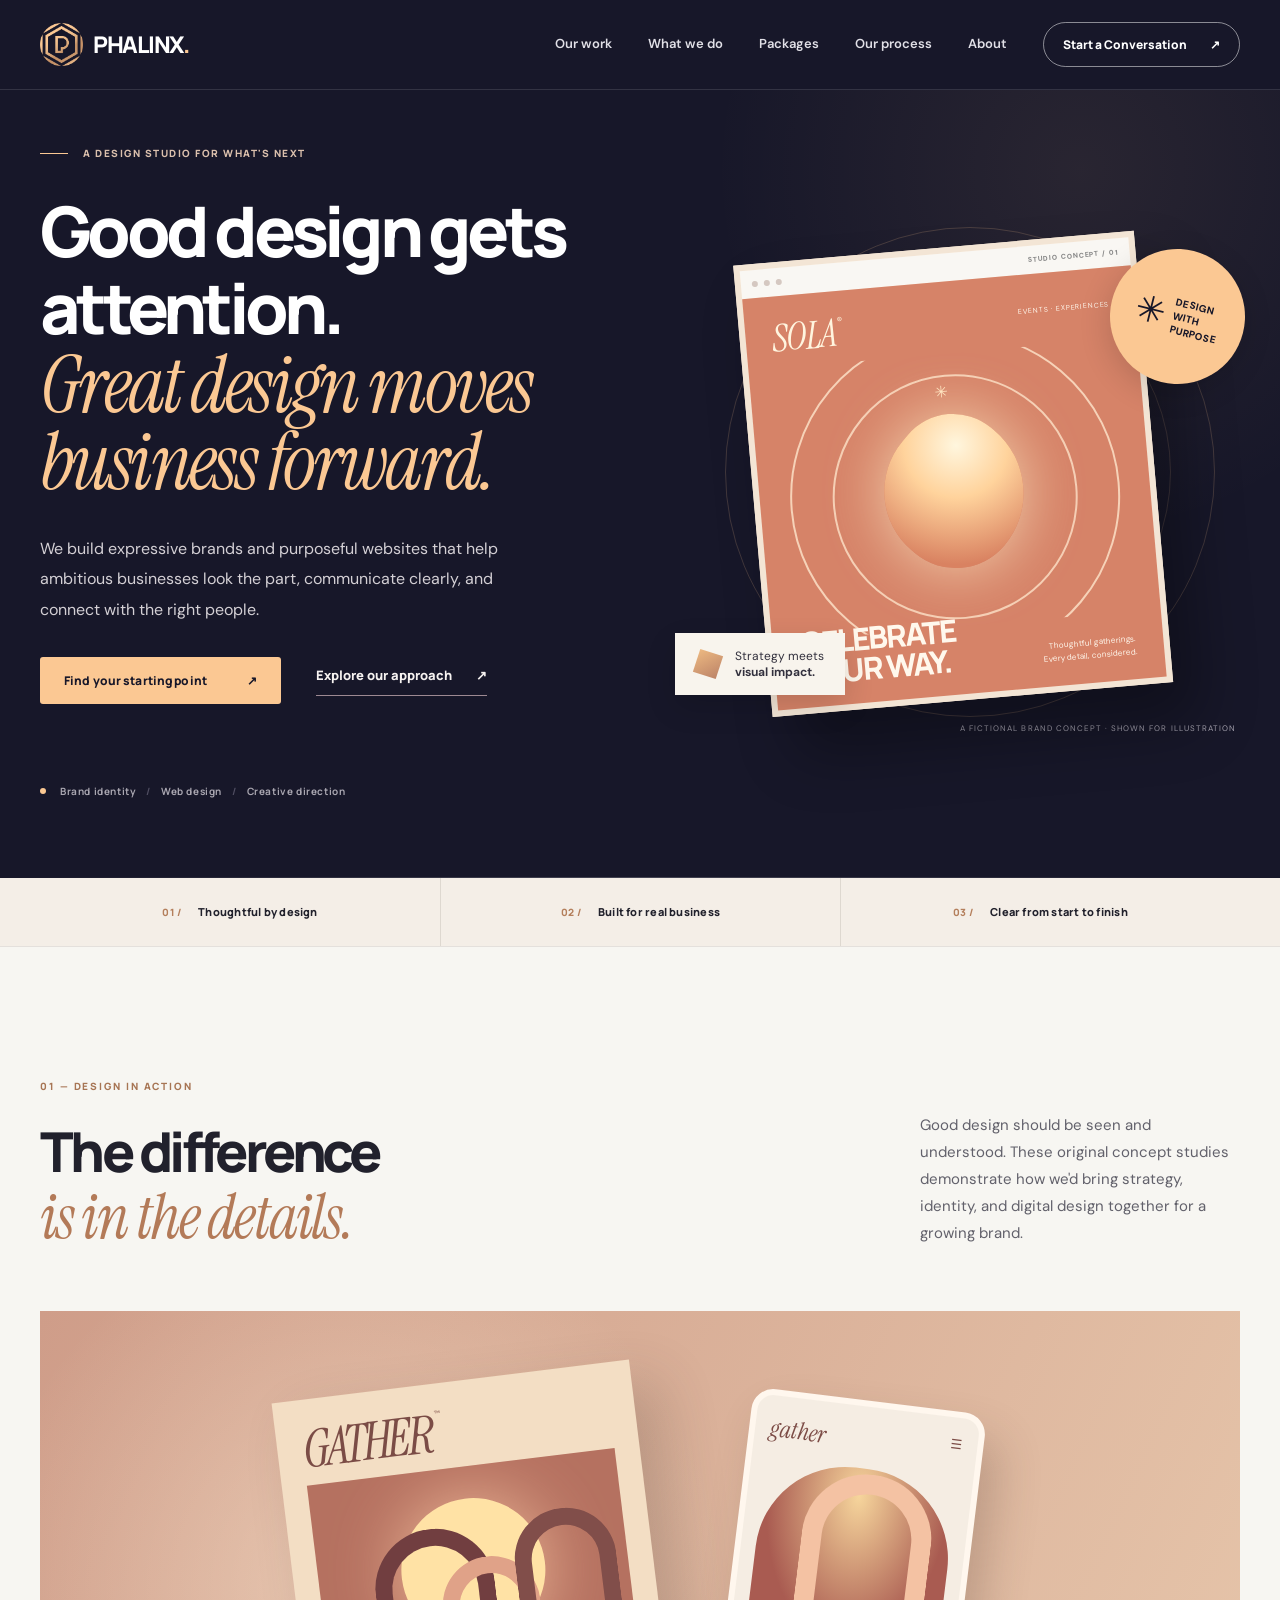
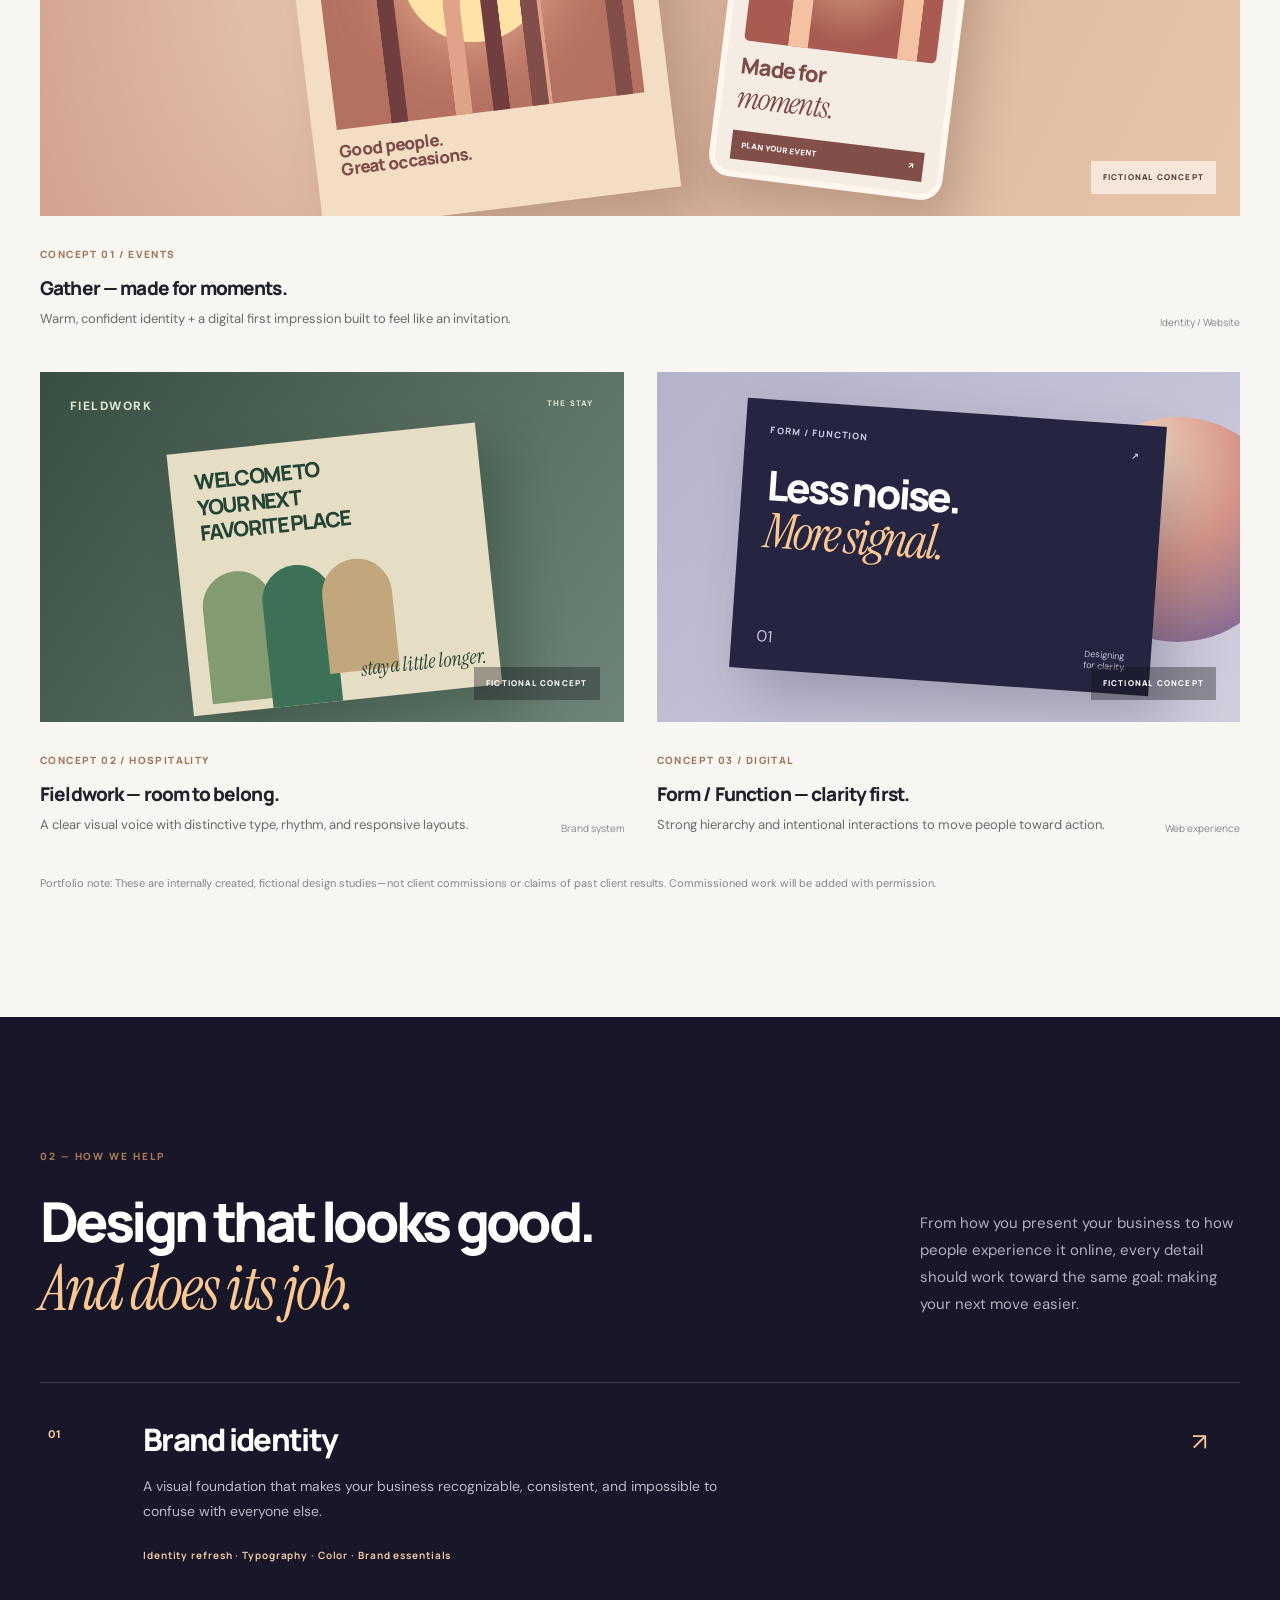
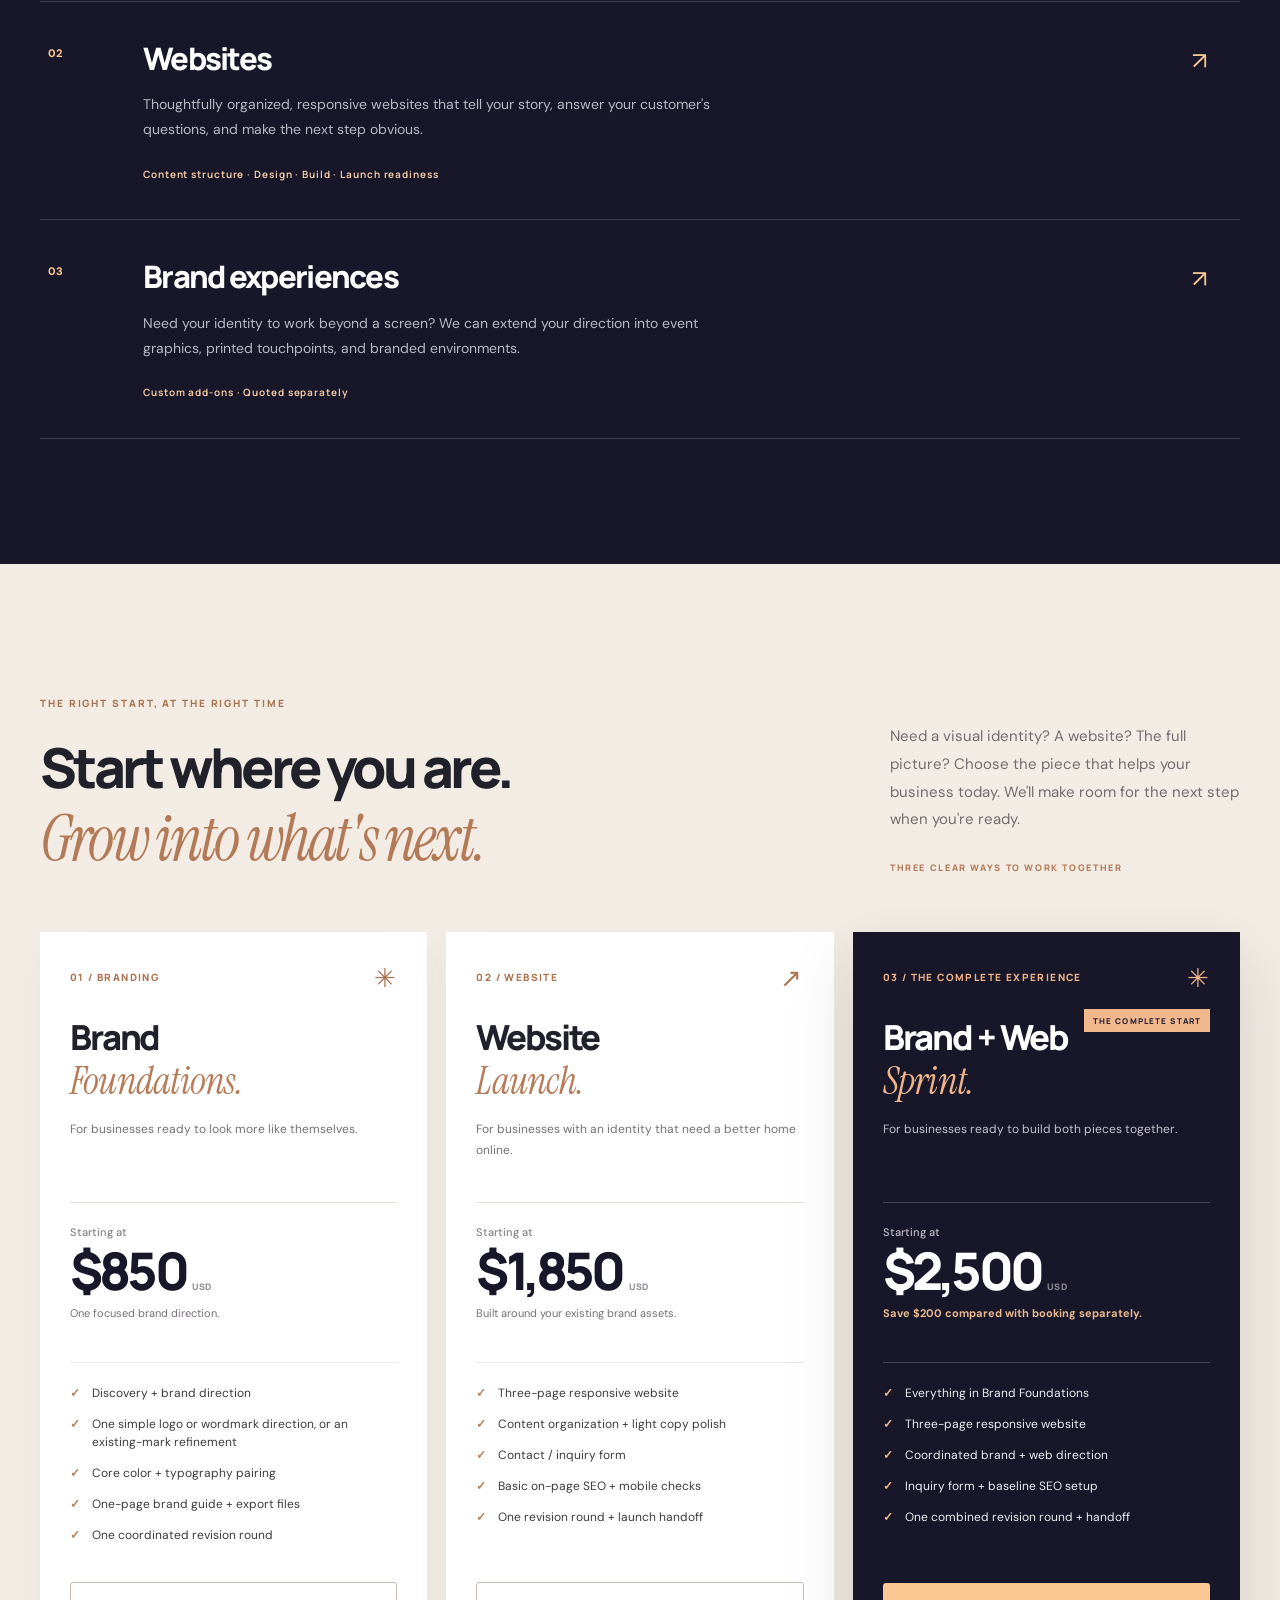
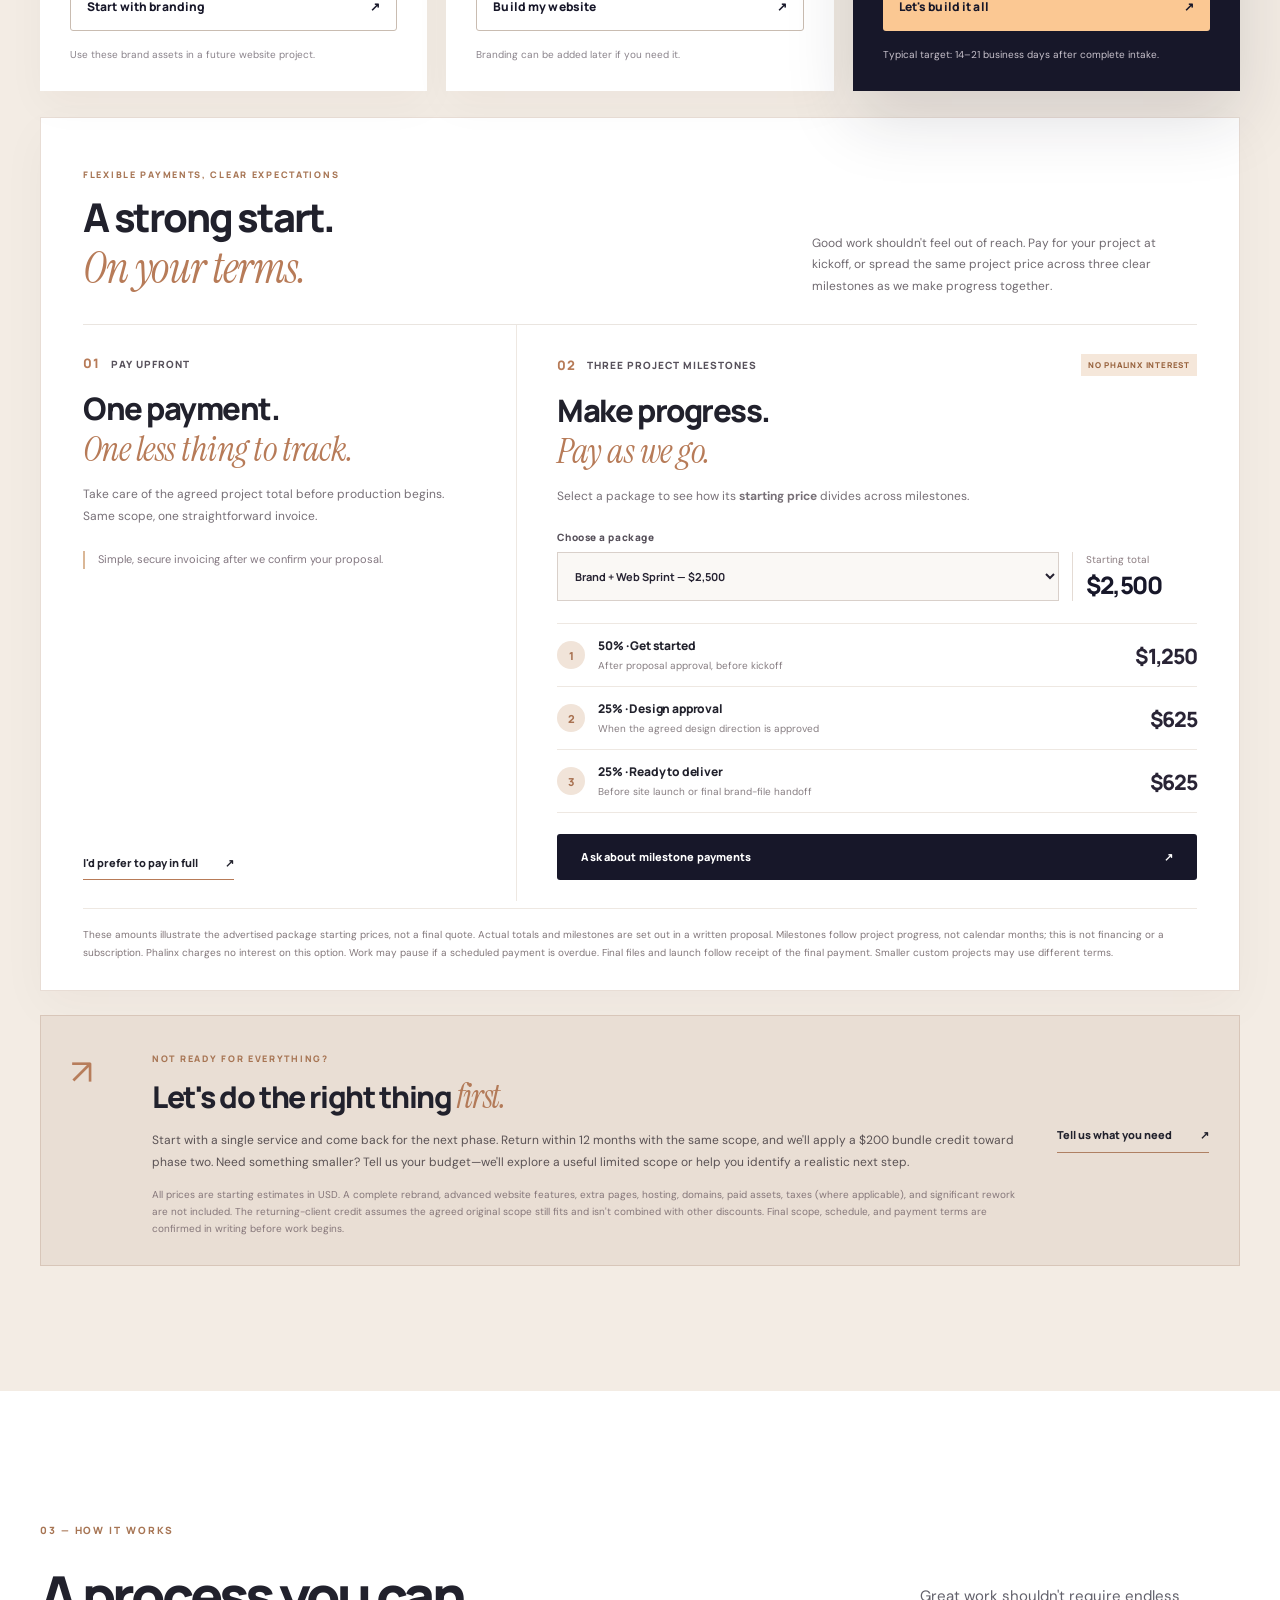
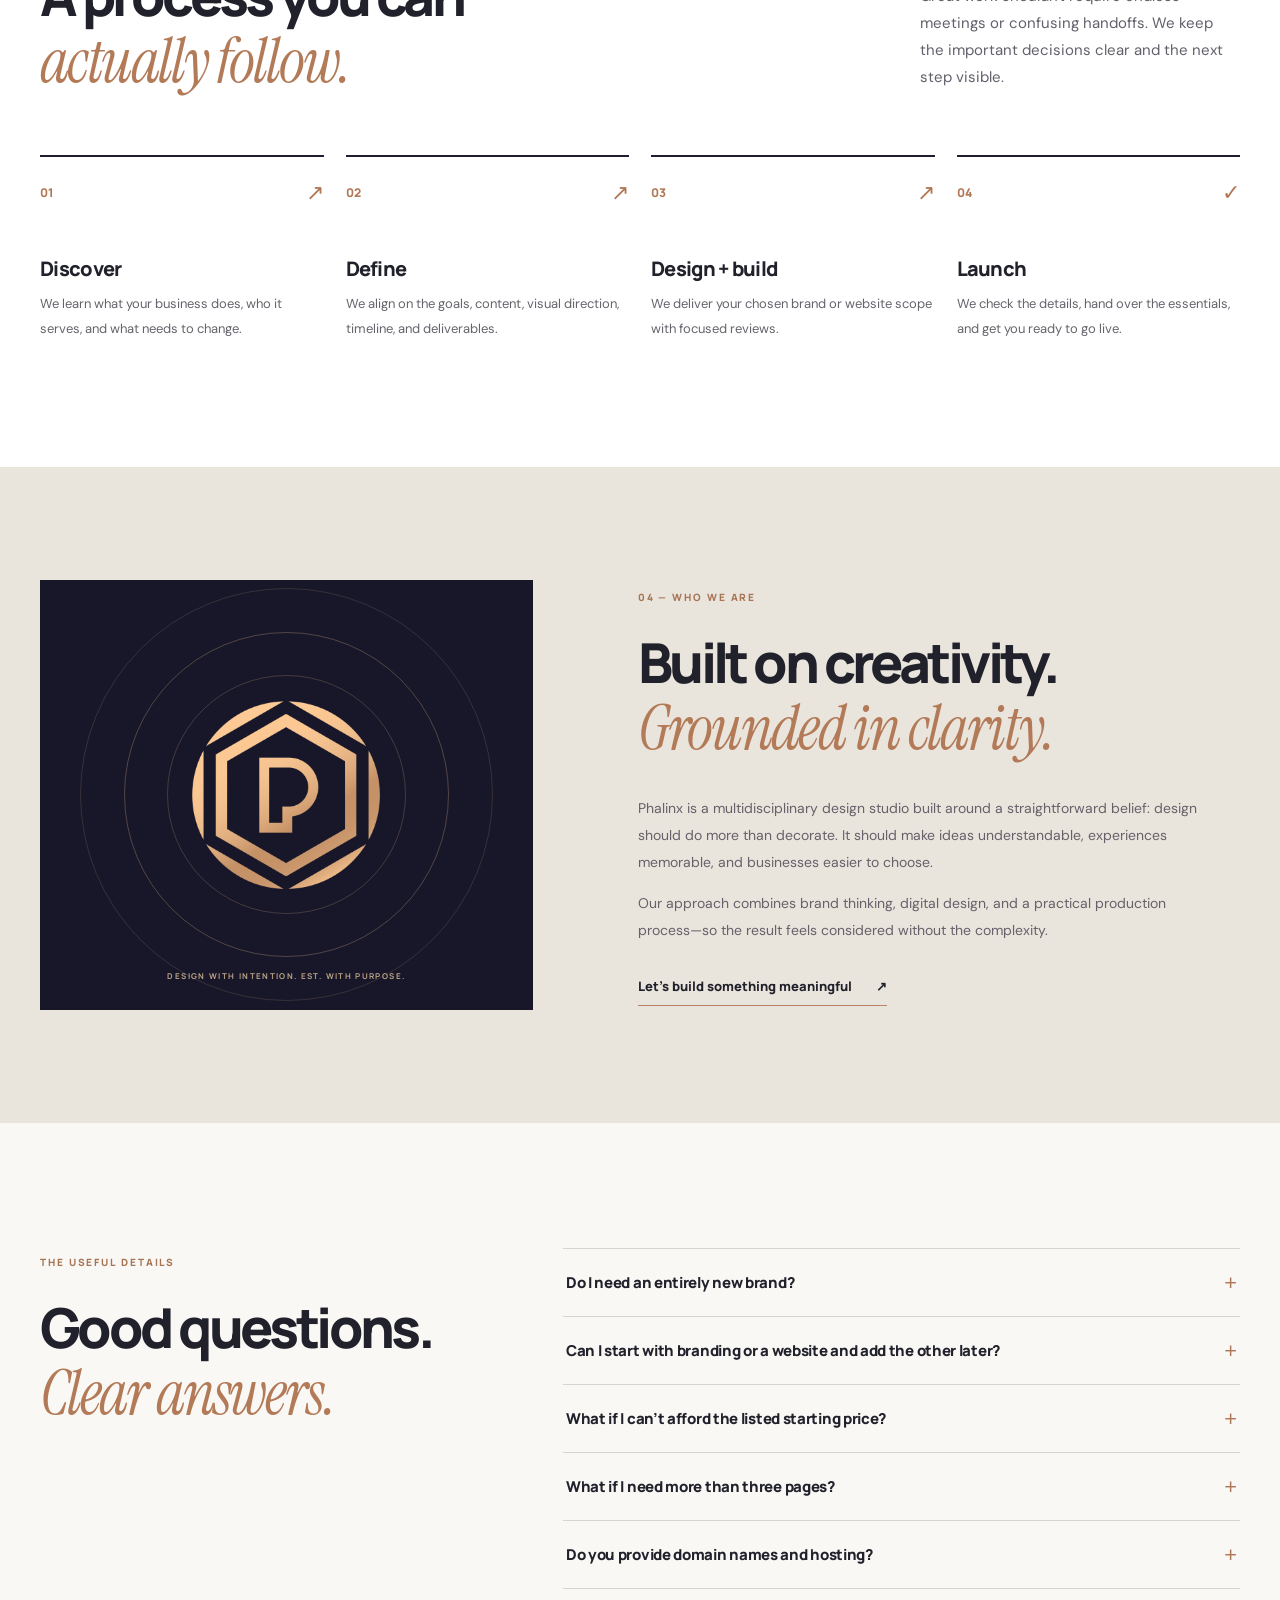
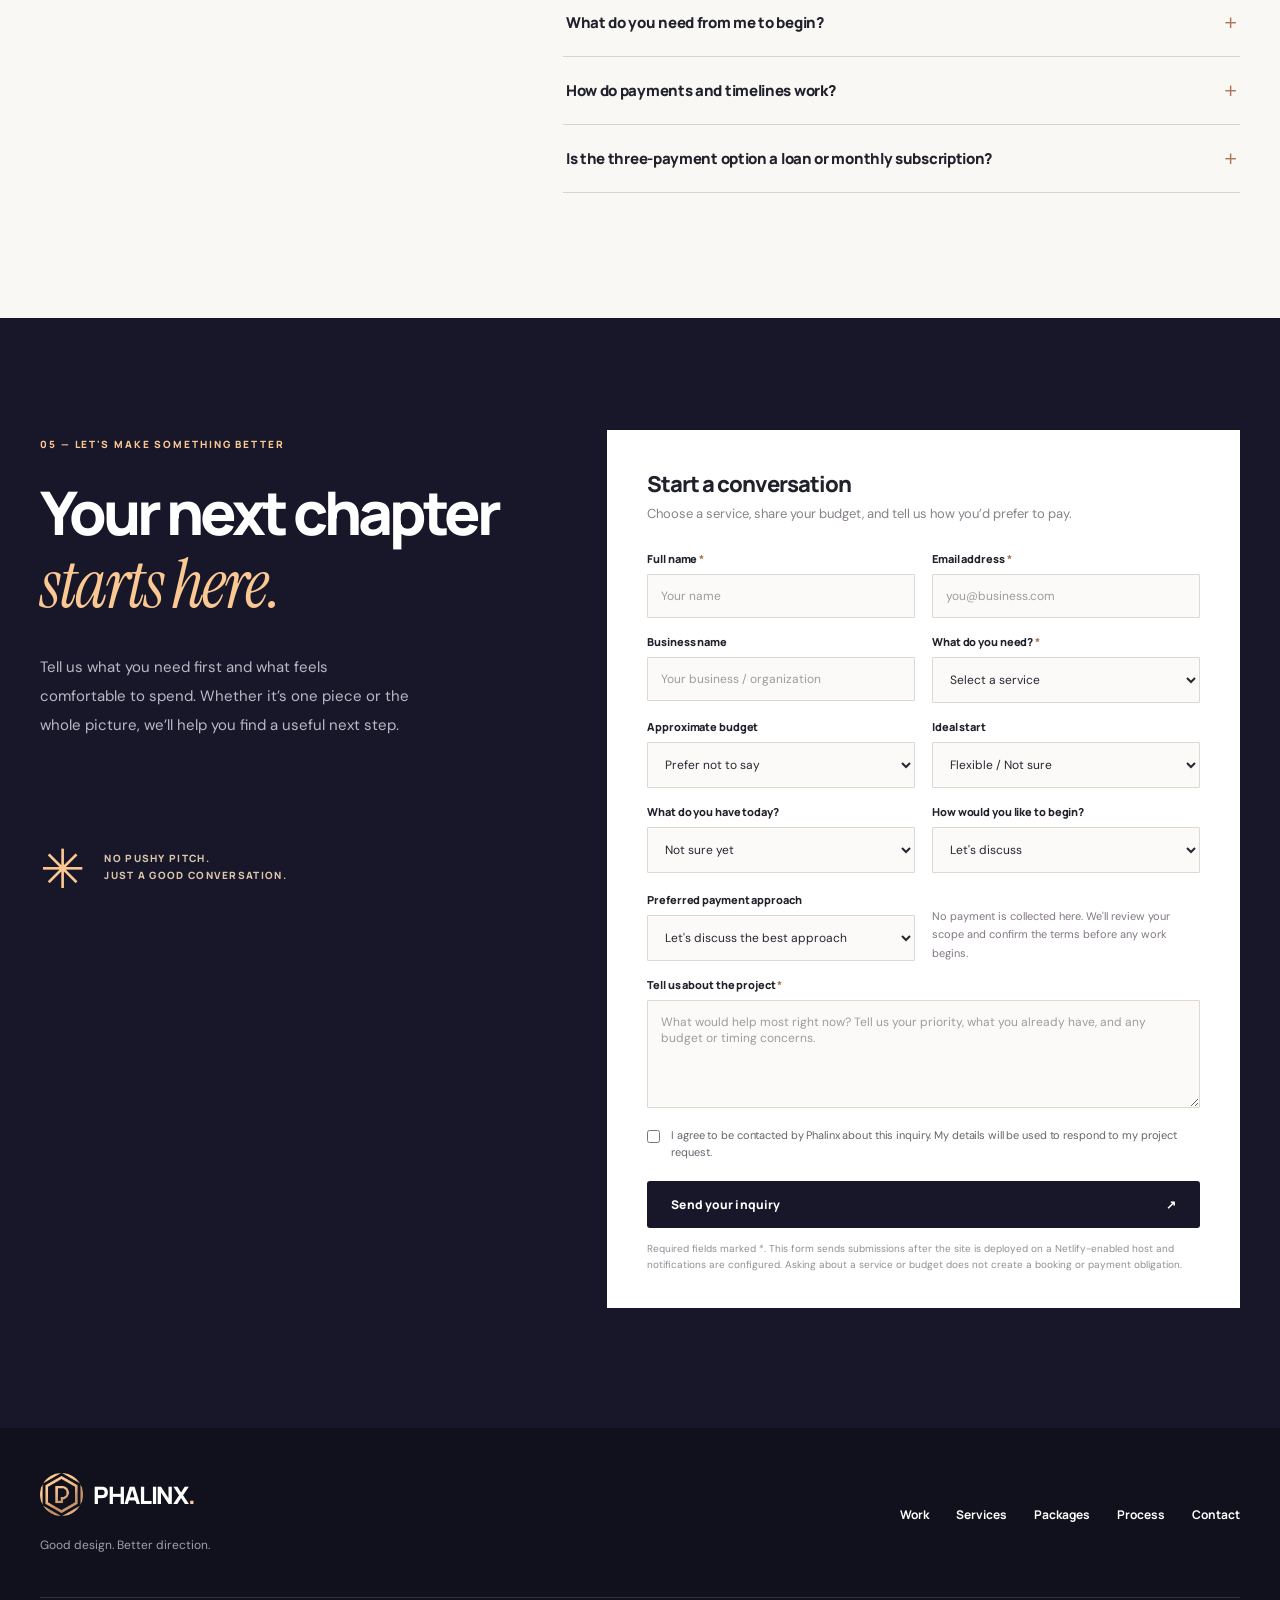
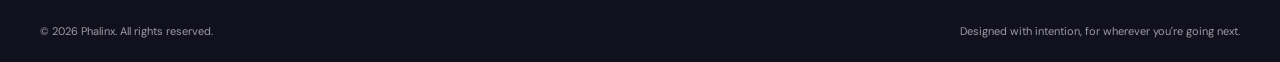
==== index.html @ a7ae67bf "Add Phalinx information website v7" ====
<!doctype html>
<html lang="en">
<head>
  <meta charset="utf-8">
  <meta name="viewport" content="width=device-width, initial-scale=1">
  <meta name="theme-color" content="#171729">
  <meta name="description" content="Phalinx is a design studio creating thoughtful brand identities and high-impact websites for growing businesses. Branding that feels right. Websites that work hard.">
  <meta property="og:type" content="website">
  <meta property="og:title" content="Phalinx — Brand identities & websites with intention">
  <meta property="og:description" content="Good design gets attention. Great design moves business forward. Explore brand and web design by Phalinx.">
  <meta property="og:image" content="/assets/social-preview.png">
  <link rel="icon" type="image/png" href="favicon.png">
  <link rel="preconnect" href="https://fonts.googleapis.com">
  <link rel="preconnect" href="https://fonts.gstatic.com" crossorigin>
  <link href="https://fonts.googleapis.com/css2?family=DM+Sans:wght@400;500;600;700&family=Manrope:wght@400;500;600;700;800&family=Instrument+Serif:ital@0;1&display=swap" rel="stylesheet">
  <link rel="stylesheet" href="styles.css">
  <script defer src="main.js"></script>
  <title>Phalinx — Branding + Websites Built to Move You Forward</title>
</head>
<body>
  <a class="skip-link" href="#main">Skip to content</a>
  <div class="site-shell">
    <header class="site-header" id="top">
      <div class="container nav-container">
        <a href="#top" class="brand" aria-label="Phalinx, return to top">
          <img class="brand-mark" src="assets/phalinx-mark.png" alt="" width="38" height="38">
          <span>PHALINX<span class="brand-dot">.</span></span>
        </a>
        <button class="nav-toggle" aria-label="Open menu" aria-expanded="false" aria-controls="primary-links" type="button"><span></span><span></span></button>
        <nav class="primary-links" id="primary-links" aria-label="Primary navigation">
          <a href="#work">Our work</a>
          <a href="#services">What we do</a>
          <a href="#packages">Packages</a>
          <a href="#process">Our process</a>
          <a href="#about">About</a>
          <a href="#contact" class="nav-cta">Start a Conversation <span aria-hidden="true">↗</span></a>
        </nav>
      </div>
    </header>

    <main id="main">
      <section class="hero" aria-labelledby="hero-title">
        <div class="hero-glow" aria-hidden="true"></div>
        <div class="container hero-grid">
          <div class="hero-copy">
            <div class="eyebrow eyebrow--light"><span class="eyebrow-line"></span> A DESIGN STUDIO FOR WHAT'S NEXT</div>
            <h1 id="hero-title">Good design gets attention.<br><em>Great design moves business forward.</em></h1>
            <p>We build expressive brands and purposeful websites that help ambitious businesses look the part, communicate clearly, and connect with the right people.</p>
            <div class="hero-actions">
              <a class="button button--peach" href="#packages">Find your starting point <span aria-hidden="true">↗</span></a>
              <a class="text-link text-link--light" href="#work">Explore our approach <span aria-hidden="true">↗</span></a>
            </div>
            <div class="hero-footnote"><span class="dot"></span> Brand identity <span class="slash">/</span> Web design <span class="slash">/</span> Creative direction</div>
          </div>
          <div class="hero-art" aria-label="Illustrative concept brand website mockup">
            <div class="hero-art-halo" aria-hidden="true"></div>
            <div class="hero-mockup">
              <div class="mockup-topbar"><span class="mock-dot"></span><span class="mock-dot"></span><span class="mock-dot"></span><span class="mock-address">STUDIO CONCEPT / 01</span></div>
              <div class="mockup-body">
                <div class="mockup-head"><span class="mock-logo">SOLA<span>®</span></span><span class="mock-mini">EVENTS · EXPERIENCES</span></div>
                <div class="mockup-feature"><div class="mock-orbit mock-orbit-1"></div><div class="mock-orbit mock-orbit-2"></div><div class="mock-core"></div><div class="mock-star">✳</div></div>
                <div class="mockup-caption"><span>CELEBRATE<br>YOUR WAY.</span><span class="mock-caption-note">Thoughtful gatherings.<br>Every detail, considered.</span></div>
              </div>
            </div>
            <div class="floating-stamp"><span class="stamp-lines">✳</span><span>DESIGN<br>WITH<br>PURPOSE</span></div>
            <div class="floating-tag"><span class="floating-square"></span><span>Strategy meets<br><b>visual impact.</b></span></div>
            <span class="art-label">A FICTIONAL BRAND CONCEPT · SHOWN FOR ILLUSTRATION</span>
          </div>
        </div>
        <div class="hero-bottom-line" aria-hidden="true"></div>
      </section>

      <section class="principles" aria-label="Our guiding principles">
        <div class="container principles-grid">
          <div><span class="principle-number">01 /</span> Thoughtful by design</div>
          <div><span class="principle-number">02 /</span> Built for real business</div>
          <div><span class="principle-number">03 /</span> Clear from start to finish</div>
        </div>
      </section>

      <section class="section work-section" id="work" aria-labelledby="work-title">
        <div class="container">
          <div class="section-heading">
            <div><span class="section-kicker">01 — DESIGN IN ACTION</span><h2 id="work-title">The difference<br><em>is in the details.</em></h2></div>
            <p>Good design should be seen and understood. These original concept studies demonstrate how we'd bring strategy, identity, and digital design together for a growing brand.</p>
          </div>
          <div class="work-grid">
            <article class="work-card work-card--big">
              <div class="work-visual work-visual--events">
                <div class="events-poster"><div class="events-poster-head">GATHER <span>™</span></div><div class="events-poster-image"><div class="events-sun"></div><div class="events-arch a1"></div><div class="events-arch a2"></div><div class="events-arch a3"></div></div><div class="events-poster-foot">Good people.<br>Great occasions.</div></div>
                <div class="events-mobile"><div class="events-mobile-top">gather <span>☰</span></div><div class="events-mobile-shape"></div><div class="events-mobile-copy">Made for<br><i>moments.</i></div><div class="events-mobile-btn">PLAN YOUR EVENT <span>↗</span></div></div>
                <div class="concept-tag concept-tag--light">FICTIONAL CONCEPT</div>
              </div>
              <div class="work-info"><div><span class="work-number">CONCEPT 01 / EVENTS</span><h3>Gather — made for moments.</h3><p>Warm, confident identity + a digital first impression built to feel like an invitation.</p></div><span class="work-type">Identity / Website</span></div>
            </article>
            <article class="work-card">
              <div class="work-visual work-visual--hospitality"><div class="hotel-bar">FIELDWORK <span>THE STAY</span></div><div class="hotel-card"><span>WELCOME TO<br>YOUR NEXT<br>FAVORITE PLACE</span><div class="hotel-arches"><i></i><i></i><i></i></div><b>stay a little longer.</b></div><div class="concept-tag">FICTIONAL CONCEPT</div></div>
              <div class="work-info"><div><span class="work-number">CONCEPT 02 / HOSPITALITY</span><h3>Fieldwork — room to belong.</h3><p>A clear visual voice with distinctive type, rhythm, and responsive layouts.</p></div><span class="work-type">Brand system</span></div>
            </article>
            <article class="work-card">
              <div class="work-visual work-visual--digital"><div class="digital-card"><div class="digital-top">FORM / FUNCTION <span>↗</span></div><div class="digital-title">Less noise.<br><em>More signal.</em></div><div class="digital-corner"><span>01</span><span>Designing<br>for clarity.</span></div></div><div class="digital-orb"></div><div class="concept-tag">FICTIONAL CONCEPT</div></div>
              <div class="work-info"><div><span class="work-number">CONCEPT 03 / DIGITAL</span><h3>Form / Function — clarity first.</h3><p>Strong hierarchy and intentional interactions to move people toward action.</p></div><span class="work-type">Web experience</span></div>
            </article>
          </div>
          <p class="concept-disclosure">Portfolio note: These are internally created, fictional design studies—not client commissions or claims of past client results. Commissioned work will be added with permission.</p>
        </div>
      </section>

      <section class="section services-section" id="services" aria-labelledby="services-title">
        <div class="container">
          <div class="section-heading section-heading--dark"><div><span class="section-kicker">02 — HOW WE HELP</span><h2 id="services-title">Design that looks good.<br><em>And does its job.</em></h2></div><p>From how you present your business to how people experience it online, every detail should work toward the same goal: making your next move easier.</p></div>
          <div class="services-list">
            <article class="service-row"><span class="service-index">01</span><div><h3>Brand identity</h3><p>A visual foundation that makes your business recognizable, consistent, and impossible to confuse with everyone else.</p><span class="service-scope">Identity refresh · Typography · Color · Brand essentials</span></div><span class="service-arrow" aria-hidden="true">↗</span></article>
            <article class="service-row"><span class="service-index">02</span><div><h3>Websites</h3><p>Thoughtfully organized, responsive websites that tell your story, answer your customer's questions, and make the next step obvious.</p><span class="service-scope">Content structure · Design · Build · Launch readiness</span></div><span class="service-arrow" aria-hidden="true">↗</span></article>
            <article class="service-row"><span class="service-index">03</span><div><h3>Brand experiences</h3><p>Need your identity to work beyond a screen? We can extend your direction into event graphics, printed touchpoints, and branded environments.</p><span class="service-scope">Custom add-ons · Quoted separately</span></div><span class="service-arrow" aria-hidden="true">↗</span></article>
          </div>
        </div>
      </section>

      <section class="section offer-section" id="packages" aria-labelledby="offer-title">
        <div class="container">
          <div class="pricing-heading">
            <div>
              <span class="section-kicker">THE RIGHT START, AT THE RIGHT TIME</span>
              <h2 id="offer-title">Start where you are.<br><em>Grow into what's next.</em></h2>
            </div>
            <div class="pricing-heading-note">
              <p>Need a visual identity? A website? The full picture? Choose the piece that helps your business today. We'll make room for the next step when you're ready.</p>
              <span class="pricing-heading-footnote">THREE CLEAR WAYS TO WORK TOGETHER</span>
            </div>
          </div>
          <div class="package-grid" aria-label="Phalinx service packages">
            <article class="package-card" aria-labelledby="pkg-brand-name">
              <div class="package-topline"><span>01 / BRANDING</span><span class="package-top-icon" aria-hidden="true">✳</span></div>
              <h3 id="pkg-brand-name">Brand<br><em>Foundations.</em></h3>
              <p class="package-for">For businesses ready to look more like themselves.</p>
              <div class="package-divider"></div>
              <p class="package-price-label">Starting at</p>
              <p class="package-price">$850 <span>USD</span></p>
              <p class="package-price-note">One focused brand direction.</p>
              <ul class="package-benefits">
                <li>Discovery + brand direction</li>
                <li>One simple logo or wordmark direction, or an existing-mark refinement</li>
                <li>Core color + typography pairing</li>
                <li>One-page brand guide + export files</li>
                <li>One coordinated revision round</li>
              </ul>
              <div class="package-footer">
                <a href="#contact" class="button button--outline" data-select-service="Brand Foundations — $850">Start with branding <span aria-hidden="true">↗</span></a>
                <p>Use these brand assets in a future website project.</p>
              </div>
            </article>
            <article class="package-card" aria-labelledby="pkg-web-name">
              <div class="package-topline"><span>02 / WEBSITE</span><span class="package-top-icon" aria-hidden="true">↗</span></div>
              <h3 id="pkg-web-name">Website<br><em>Launch.</em></h3>
              <p class="package-for">For businesses with an identity that need a better home online.</p>
              <div class="package-divider"></div>
              <p class="package-price-label">Starting at</p>
              <p class="package-price">$1,850 <span>USD</span></p>
              <p class="package-price-note">Built around your existing brand assets.</p>
              <ul class="package-benefits">
                <li>Three-page responsive website</li>
                <li>Content organization + light copy polish</li>
                <li>Contact / inquiry form</li>
                <li>Basic on-page SEO + mobile checks</li>
                <li>One revision round + launch handoff</li>
              </ul>
              <div class="package-footer">
                <a href="#contact" class="button button--outline" data-select-service="Website Launch — $1,850">Build my website <span aria-hidden="true">↗</span></a>
                <p>Branding can be added later if you need it.</p>
              </div>
            </article>
            <article class="package-card package-card--featured" aria-labelledby="pkg-bundle-name">
              <div class="package-topline"><span>03 / THE COMPLETE EXPERIENCE</span><span class="package-top-icon" aria-hidden="true">✳</span></div>
              <span class="package-ribbon">THE COMPLETE START</span>
              <h3 id="pkg-bundle-name">Brand + Web<br><em>Sprint.</em></h3>
              <p class="package-for">For businesses ready to build both pieces together.</p>
              <div class="package-divider"></div>
              <p class="package-price-label">Starting at</p>
              <p class="package-price">$2,500 <span>USD</span></p>
              <p class="package-price-note package-price-note--feature">Save $200 compared with booking separately.</p>
              <ul class="package-benefits">
                <li>Everything in Brand Foundations</li>
                <li>Three-page responsive website</li>
                <li>Coordinated brand + web direction</li>
                <li>Inquiry form + baseline SEO setup</li>
                <li>One combined revision round + handoff</li>
              </ul>
              <div class="package-footer">
                <a href="#contact" class="button button--peach" data-select-service="Brand + Web Sprint — $2,500">Let's build it all <span aria-hidden="true">↗</span></a>
                <p>Typical target: 14–21 business days after complete intake.</p>
              </div>
            </article>
          </div>

<section class="payment-panel" id="payment-options" aria-labelledby="payment-title">
  <div class="payment-intro">
    <div>
      <span class="section-kicker">FLEXIBLE PAYMENTS, CLEAR EXPECTATIONS</span>
      <h3 id="payment-title">A strong start.<br><em>On your terms.</em></h3>
    </div>
    <p>Good work shouldn't feel out of reach. Pay for your project at kickoff, or spread the same project price across three clear milestones as we make progress together.</p>
  </div>
  <div class="payment-layout">
    <div class="payment-simple">
      <div class="payment-choice-heading"><span class="payment-choice-number">01</span><span>PAY UPFRONT</span></div>
      <h4>One payment.<br><em>One less thing to track.</em></h4>
      <p>Take care of the agreed project total before production begins. Same scope, one straightforward invoice.</p>
      <span class="payment-detail">Simple, secure invoicing after we confirm your proposal.</span>
      <a href="#contact" class="payment-link" data-select-payment="Pay in full at kickoff">I'd prefer to pay in full <span aria-hidden="true">↗</span></a>
    </div>
    <div class="payment-flexible">
      <div class="payment-choice-heading"><span class="payment-choice-number">02</span><span>THREE PROJECT MILESTONES</span><span class="payment-pill">NO PHALINX INTEREST</span></div>
      <h4>Make progress.<br><em>Pay as we go.</em></h4>
      <p>Select a package to see how its <strong>starting price</strong> divides across milestones.</p>
      <label class="payment-calculator-label" for="payment-package">Choose a package</label>
      <div class="payment-calculator-control">
        <select id="payment-package" aria-describedby="payment-calculator-note">
          <option value="850" data-service="Brand Foundations — $850">Brand Foundations — $850</option>
          <option value="1850" data-service="Website Launch — $1,850">Website Launch — $1,850</option>
          <option value="2500" data-service="Brand + Web Sprint — $2,500" selected>Brand + Web Sprint — $2,500</option>
        </select>
        <div class="payment-project-total"><span>Starting total</span><strong id="payment-total">$2,500</strong></div>
      </div>
      <ol class="payment-milestones" aria-label="Three milestone payment schedule">
        <li><span class="payment-dot">1</span><div class="payment-milestone-copy"><strong>50% · Get started</strong><small>After proposal approval, before kickoff</small></div><span class="payment-amount" id="payment-first">$1,250</span></li>
        <li><span class="payment-dot">2</span><div class="payment-milestone-copy"><strong>25% · Design approval</strong><small>When the agreed design direction is approved</small></div><span class="payment-amount" id="payment-second">$625</span></li>
        <li><span class="payment-dot">3</span><div class="payment-milestone-copy"><strong>25% · Ready to deliver</strong><small>Before site launch or final brand-file handoff</small></div><span class="payment-amount" id="payment-third">$625</span></li>
      </ol>
      <a href="#contact" id="payment-inquiry" class="button button--navy button--payment" data-select-service="Brand + Web Sprint — $2,500" data-select-payment="Three milestone payments (50/25/25)">Ask about milestone payments <span aria-hidden="true">↗</span></a>
    </div>
  </div>
  <p id="payment-calculator-note" class="payment-footnote">These amounts illustrate the advertised package starting prices, not a final quote. Actual totals and milestones are set out in a written proposal. Milestones follow project progress, not calendar months; this is not financing or a subscription. Phalinx charges no interest on this option. Work may pause if a scheduled payment is overdue. Final files and launch follow receipt of the final payment. Smaller custom projects may use different terms.</p>
</section>
          <div class="phase-panel">
            <div class="phase-symbol" aria-hidden="true">↗</div>
            <div class="phase-message">
              <span class="section-kicker">NOT READY FOR EVERYTHING?</span>
              <h3>Let's do the right thing <em>first.</em></h3>
              <p>Start with a single service and come back for the next phase. Return within 12 months with the same scope, and we'll apply a $200 bundle credit toward phase two. Need something smaller? Tell us your budget—we'll explore a useful limited scope or help you identify a realistic next step.</p>
              <p class="phase-fineprint">All prices are starting estimates in USD. A complete rebrand, advanced website features, extra pages, hosting, domains, paid assets, taxes (where applicable), and significant rework are not included. The returning-client credit assumes the agreed original scope still fits and isn't combined with other discounts. Final scope, schedule, and payment terms are confirmed in writing before work begins.</p>
            </div>
            <a class="phase-link" href="#contact" data-select-service="Help me choose / smaller scope">Tell us what you need <span aria-hidden="true">↗</span></a>
          </div>
        </div>
      </section>

      <section class="section process-section" id="process" aria-labelledby="process-title"><div class="container"><div class="section-heading"><div><span class="section-kicker">03 — HOW IT WORKS</span><h2 id="process-title">A process you can<br><em>actually follow.</em></h2></div><p>Great work shouldn't require endless meetings or confusing handoffs. We keep the important decisions clear and the next step visible.</p></div><div class="steps-grid"><article class="step"><span class="step-no">01 <span>↗</span></span><h3>Discover</h3><p>We learn what your business does, who it serves, and what needs to change.</p></article><article class="step"><span class="step-no">02 <span>↗</span></span><h3>Define</h3><p>We align on the goals, content, visual direction, timeline, and deliverables.</p></article><article class="step"><span class="step-no">03 <span>↗</span></span><h3>Design + build</h3><p>We deliver your chosen brand or website scope with focused reviews.</p></article><article class="step"><span class="step-no">04 <span>✓</span></span><h3>Launch</h3><p>We check the details, hand over the essentials, and get you ready to go live.</p></article></div></div></section>

      <section class="about-section" id="about" aria-labelledby="about-title"><div class="container about-grid"><div class="about-mark-wrap"><div class="about-outline"></div><img src="assets/phalinx-mark.png" alt="Phalinx monogram" width="250" height="250"><span>DESIGN WITH INTENTION. EST. WITH PURPOSE.</span></div><div class="about-copy"><span class="section-kicker">04 — WHO WE ARE</span><h2 id="about-title">Built on creativity.<br><em>Grounded in clarity.</em></h2><p>Phalinx is a multidisciplinary design studio built around a straightforward belief: design should do more than decorate. It should make ideas understandable, experiences memorable, and businesses easier to choose.</p><p>Our approach combines brand thinking, digital design, and a practical production process—so the result feels considered without the complexity.</p><a href="#contact" class="text-link" data-open-inquiry>Let's build something meaningful <span aria-hidden="true">↗</span></a></div></div></section>

      <section class="section faq-section" aria-labelledby="faq-title"><div class="container faq-grid"><div><span class="section-kicker">THE USEFUL DETAILS</span><h2 id="faq-title">Good questions.<br><em>Clear answers.</em></h2></div><div class="faq-list"><details><summary>Do I need an entirely new brand?</summary><p>Not necessarily. If your identity has strong foundations, we can refine and strengthen what you already have. A complete rebrand is a custom scope.</p></details><details><summary>Can I start with branding or a website and add the other later?</summary><p>Absolutely. Each service stands on its own, and we'll document what you've built so adding the next phase is easier. If you add the other service within 12 months and the original scope still fits, we apply the $200 bundle credit toward the next project. Significant rework is quoted separately.</p></details><details><summary>What if I can’t afford the listed starting price?</summary><p>Tell us what you can spend and what matters most. We can consider a smaller, clearly scoped project if there's a worthwhile result we can deliver within your budget. We're also happy to help you prioritize what to do later; there's no obligation to book a full package.</p></details><details><summary>What if I need more than three pages?</summary><p>We can quote additional pages or more advanced functionality after understanding the project. The Sprint stays focused so we can deliver it efficiently.</p></details><details><summary>Do you provide domain names and hosting?</summary><p>We can help you choose and connect a provider, but the domain, hosting, and other third-party subscriptions are separate costs owned by your business.</p></details><details><summary>What do you need from me to begin?</summary><p>A clear point of contact, your business information, any existing brand assets, the content and imagery you own or have licensed, and timely feedback at agreed checkpoints.</p></details><details><summary>How do payments and timelines work?</summary><p>For standard packages, choose one payment at kickoff or three project milestones: 50% before kickoff, 25% at design approval, and 25% before launch or final file handoff. We confirm actual amounts, milestones and timing in writing before work begins. Smaller custom projects may use different terms.</p></details><details><summary>Is the three-payment option a loan or monthly subscription?</summary><p>No. It is milestone-based invoicing tied to the progress of your project, not a fixed monthly plan or financing arrangement. Phalinx does not charge interest for splitting the project this way. We pause work for overdue invoices, and final deliverables are released after the last payment.</p></details></div></div></section>

      <section class="contact-section" id="contact" aria-labelledby="contact-title"><div class="container contact-grid"><div class="contact-intro"><span class="section-kicker section-kicker--light">05 — LET'S MAKE SOMETHING BETTER</span><h2 id="contact-title">Your next chapter<br><em>starts here.</em></h2><p>Tell us what you need first and what feels comfortable to spend. Whether it’s one piece or the whole picture, we’ll help you find a useful next step.</p><div class="contact-aside"><span class="contact-star">✳</span><span>NO PUSHY PITCH.<br>JUST A GOOD CONVERSATION.</span></div></div><div class="form-card"><div class="form-heading"><h3>Start a conversation</h3><p>Choose a service, share your budget, and tell us how you’d prefer to pay.</p></div><form name="phalinx-inquiries" id="inquiry-form" method="POST" action="/thank-you.html" data-netlify="true" netlify-honeypot="website-check" accept-charset="UTF-8"><input type="hidden" name="form-name" value="phalinx-inquiries"><p class="visually-hidden"><label>Leave this field blank: <input name="website-check" tabindex="-1" autocomplete="off"></label></p><div class="form-row"><label>Full name <span>*</span><input type="text" name="name" required autocomplete="name" maxlength="120" placeholder="Your name"></label><label>Email address <span>*</span><input type="email" name="email" required autocomplete="email" maxlength="200" placeholder="you@business.com"></label></div><p id="selected-package-note" class="selected-package-note" role="status" aria-live="polite" hidden></p><div class="form-row"><label>Business name<input name="business" type="text" maxlength="140" autocomplete="organization" placeholder="Your business / organization"></label><label>What do you need? <span>*</span><select name="service" required><option value="" disabled selected>Select a service</option><option value="Brand Foundations — $850">Brand Foundations — from $850</option><option value="Website Launch — $1,850">Website Launch — from $1,850</option><option value="Brand + Web Sprint — $2,500">Brand + Web Sprint — from $2,500</option><option value="Help me choose / smaller scope">I need a smaller scope / help choosing</option><option value="Brand experience / Event design">Brand experience / Event design</option><option value="Not sure yet">Not sure yet</option></select></label></div><div class="form-row"><label>Approximate budget<select name="budget"><option value="" selected>Prefer not to say</option><option>Under $500</option><option>$500–$999</option><option>$1,000–$1,849</option><option>$1,850–$2,499</option><option>$2,500–$4,999</option><option>$5,000+</option></select></label><label>Ideal start<select name="start"><option value="" selected>Flexible / Not sure</option><option>As soon as possible</option><option>Within 1 month</option><option>Within 3 months</option><option>Just exploring</option></select></label></div><div class="form-row"><label>What do you have today?<select name="existing_assets"><option value="" selected>Not sure yet</option><option>Brand identity, no website</option><option>Website, need branding</option><option>Both, but need improvements</option><option>Starting from scratch</option></select></label><label>How would you like to begin?<select name="project_approach"><option value="" selected>Let's discuss</option><option>One service now; another later</option><option>Both services together</option><option>Smaller custom first step</option></select></label></div><div class="form-row form-row--payment"><label>Preferred payment approach<select name="payment_preference"><option value="" selected>Let's discuss the best approach</option><option value="Pay in full at kickoff">Pay in full at kickoff</option><option value="Three milestone payments (50/25/25)">Three project milestones (50% / 25% / 25%)</option><option value="Smaller custom project / other terms">Smaller project / discuss other terms</option></select></label><div class="form-payment-help">No payment is collected here. We'll review your scope and confirm the terms before any work begins.</div></div><label class="message-label">Tell us about the project <span>*</span><textarea name="message" rows="4" maxlength="3000" required placeholder="What would help most right now? Tell us your priority, what you already have, and any budget or timing concerns."></textarea></label><label class="consent"><input name="contact_permission" type="checkbox" value="yes" required><span>I agree to be contacted by Phalinx about this inquiry. My details will be used to respond to my project request.</span></label><button class="button button--navy button--full" type="submit">Send your inquiry <span aria-hidden="true">↗</span></button><p class="form-note">Required fields marked *. This form sends submissions after the site is deployed on a Netlify-enabled host and notifications are configured. Asking about a service or budget does not create a booking or payment obligation.</p></form></div></div></section>
    </main>
    <footer class="site-footer"><div class="container footer-grid"><div><a href="#top" class="brand brand--footer"><img class="brand-mark" src="assets/phalinx-mark.png" alt="" width="38" height="38"><span>PHALINX<span class="brand-dot">.</span></span></a><p>Good design. Better direction.</p></div><div class="footer-links"><a href="#work">Work</a><a href="#services">Services</a><a href="#packages">Packages</a><a href="#process">Process</a><a href="#contact">Contact</a></div><div class="footer-bottom"><span>© <span id="copyright-year">2026</span> Phalinx. All rights reserved.</span><span>Designed with intention, for wherever you're going next.</span></div></div></footer>
  </div>

  <!-- Modal reuses the existing contact form card. No duplicate forms or form IDs. -->
  <dialog id="inquiry-modal" class="inquiry-modal" aria-label="Start a Phalinx project inquiry" aria-describedby="inquiry-modal-helper">
    <div class="inquiry-modal-shell">
      <div class="inquiry-modal-toolbar">
        <div class="inquiry-modal-brand"><img src="assets/phalinx-mark.png" alt="" width="28" height="28"><span>PHALINX <span class="inquiry-modal-separator">/</span> PROJECT INQUIRY</span></div>
        <button type="button" class="inquiry-modal-close" aria-label="Close inquiry and return to the page"><span aria-hidden="true">×</span> <span>Close</span></button>
      </div>
      <div id="inquiry-modal-helper" class="inquiry-modal-hint">Share a little about your project. No payment is collected here.</div>
      <div class="inquiry-modal-body" id="inquiry-modal-body"></div>
    </div>
  </dialog>
</body>
</html>
---- styles.css ----
:root{--navy:#171729;--navy-deep:#12121f;--ink:#21212c;--muted:#767581;--ivory:#f7f6f2;--white:#fff;--peach:#fbc893;--peach-dark:#b7774e;--line:#e4e0dc;--line-dark:rgba(255,255,255,.17);--sans:'Manrope','Avenir Next',Arial,sans-serif;--body:'DM Sans','Helvetica Neue',Arial,sans-serif;--serif:'Instrument Serif',Georgia,serif;--max:1240px;--ease:cubic-bezier(.2,.7,.2,1)}
*{box-sizing:border-box}html{scroll-behavior:smooth;scroll-padding-top:90px}body{margin:0;background:var(--ivory);color:var(--ink);font-family:var(--body);font-size:16px;line-height:1.6;-webkit-font-smoothing:antialiased}a{color:inherit;text-decoration:none}button,input,select,textarea{font:inherit}button{cursor:pointer}img{max-width:100%;height:auto;display:block}::selection{background:var(--peach);color:var(--navy)}:focus-visible{outline:3px solid #e99f63;outline-offset:4px}.container{width:min(calc(100% - 80px),var(--max));margin-inline:auto}.skip-link{position:fixed;z-index:10000;top:-80px;left:12px;background:var(--peach);padding:10px 16px;color:var(--navy)}.skip-link:focus{top:12px}.visually-hidden{position:absolute;width:1px;height:1px;padding:0;margin:-1px;overflow:hidden;clip:rect(0,0,0,0);white-space:nowrap;border:0}
/* NAV */
.site-header{height:90px;background:var(--navy);color:var(--white);position:relative;z-index:10;border-bottom:1px solid rgba(255,255,255,.12)}.nav-container{height:100%;display:flex;align-items:center;justify-content:space-between}.brand{display:inline-flex;align-items:center;gap:10px;font-family:var(--sans);font-size:23px;font-weight:800;letter-spacing:-.055em;line-height:1}.brand-mark{height:43px;width:43px;object-fit:contain}.brand-dot{color:var(--peach)}.primary-links{display:flex;align-items:center;gap:36px}.primary-links>a:not(.nav-cta){font-size:13px;font-weight:600;color:#e1e0e7;transition:color .2s}.primary-links>a:hover{color:var(--peach)}.primary-links .nav-cta{border:1px solid rgba(255,255,255,.5);border-radius:99px;padding:12px 19px;display:inline-flex;align-items:center;gap:23px;font-family:var(--sans);font-size:12px;font-weight:800;transition:background .2s,color .2s}.primary-links .nav-cta:hover{background:var(--peach);border-color:var(--peach);color:var(--navy)}.nav-toggle{display:none}
/* GLOBAL */
.section{padding:125px 0}.section-kicker{display:inline-block;letter-spacing:.19em;font-family:var(--sans);font-size:10px;font-weight:800;color:#a77554;margin-bottom:26px}.section-kicker--light{color:var(--peach)}.section-heading{display:flex;align-items:end;justify-content:space-between;gap:60px;margin-bottom:58px}.section-heading>div{max-width:690px}.section-heading>p{max-width:320px;margin:0 0 6px;color:#62616b;font-size:15px;line-height:1.8}.section-heading h2,.offer-copy h2,.about-copy h2,.contact-intro h2,.faq-grid h2{font-family:var(--sans);font-size:clamp(39px,4.3vw,62px);line-height:1.14;letter-spacing:-.065em;margin:0;font-weight:800}.section-heading em,.offer-copy em,.about-copy em,.contact-intro em,.faq-grid em{font-family:var(--serif);font-weight:400;letter-spacing:-.035em;color:#b37a58;font-size:1.13em}.text-link{display:inline-flex;align-items:center;gap:24px;font-size:13px;font-family:var(--sans);font-weight:800;border-bottom:1px solid #b78364;padding-bottom:9px;transition:gap .25s}.text-link:hover{gap:36px}.button{display:inline-flex;justify-content:space-between;align-items:center;gap:40px;padding:16px 24px;border-radius:3px;border:0;font-family:var(--sans);font-weight:800;font-size:12px;letter-spacing:.01em;line-height:1.25;transition:transform .2s var(--ease),background .2s,color .2s}.button:hover{transform:translateY(-2px)}.button--peach{background:var(--peach);color:var(--navy)}.button--peach:hover{background:#f7b879}.button--navy{color:var(--white);background:var(--navy)}.button--navy:hover{background:#38374f}.button--full{width:100%}
/* HERO */
.hero{background:var(--navy);color:var(--white);position:relative;overflow:hidden}.hero-glow{position:absolute;right:-200px;top:-320px;width:800px;height:800px;background:radial-gradient(circle,rgba(251,200,147,.08),transparent 65%);pointer-events:none}.hero-grid{display:grid;grid-template-columns:1.03fr .97fr;gap:36px;align-items:center;min-height:720px;padding-block:55px 78px}.hero-copy{position:relative;z-index:2}.eyebrow{font-family:var(--sans);font-size:10px;font-weight:800;letter-spacing:.15em;display:flex;gap:15px;align-items:center}.eyebrow--light{color:#dbc0ad}.eyebrow-line{display:inline-block;width:28px;height:1px;background:var(--peach)}.hero h1{font-family:var(--sans);font-size:clamp(48px,5.45vw,78px);letter-spacing:-.068em;line-height:1.11;font-weight:800;margin:31px -25px 22px 0}.hero h1 em{display:inline;font-family:var(--serif);font-size:1.13em;line-height:.91;color:var(--peach);font-weight:400;letter-spacing:-.033em}.hero-copy>p{font-size:16px;line-height:1.9;max-width:495px;color:#d4d0d5;margin:32px 0}.hero-actions{display:flex;align-items:center;gap:35px}.text-link--light{color:#f6f2f0;border-color:#9d8992}.hero-footnote{font-size:10px;letter-spacing:.06em;font-family:var(--sans);font-weight:700;color:#a9a6b0;margin-top:79px;display:flex;gap:10px;align-items:center;white-space:normal}.hero-footnote .dot{height:6px;width:6px;border-radius:50%;background:var(--peach);margin-right:4px}.slash{color:#514f63}
.hero-art{min-height:530px;position:relative;display:flex;justify-content:center;align-items:center}.hero-art-halo{position:absolute;width:490px;height:490px;border:1px solid rgba(251,200,147,.18);border-radius:50%;transform:translate(12px,0)}.hero-art-halo:before{content:'';position:absolute;inset:43px;border:1px solid rgba(251,200,147,.15);border-radius:50%}.hero-art-halo:after{content:'';position:absolute;inset:87px;border:1px solid rgba(251,200,147,.09);border-radius:50%}.hero-mockup{width:402px;height:453px;transform:rotate(-5deg) translate(-5px,2px);background:#faead7;box-shadow:24px 40px 60px rgba(0,0,0,.32);border:6px solid #f3e5d5;position:relative;z-index:1}.mockup-topbar{height:28px;background:#f9f7f3;display:flex;align-items:center;gap:6px;padding:0 11px}.mock-dot{height:6px;width:6px;background:#d5c8c1;border-radius:50%}.mock-address{margin-left:auto;letter-spacing:.13em;font-size:7px;font-weight:800;color:#888}.mockup-body{height:calc(100% - 28px);background:#d68368;overflow:hidden;position:relative}.mockup-head{position:absolute;top:23px;left:26px;right:25px;display:flex;justify-content:space-between;align-items:start;z-index:2}.mock-logo{font-family:var(--serif);font-style:italic;font-size:38px;line-height:1;color:#fff5df;letter-spacing:-.04em}.mock-logo span{font:9px var(--sans);vertical-align:top;margin-left:2px}.mock-mini{font-size:7px;letter-spacing:.12em;color:#fff6eb;padding-top:8px}.mockup-feature{height:273px;position:relative;margin-top:72px;overflow:hidden}.mock-orbit{position:absolute;border:2px solid rgba(255,232,207,.78);border-radius:50%;width:330px;height:330px;left:50%;top:-22px;transform:translateX(-50%)}.mock-orbit-2{width:245px;height:245px;top:21px;border-color:rgba(255,232,207,.75)}.mock-core{width:145px;height:145px;position:absolute;left:50%;top:66px;transform:translateX(-50%) rotate(45deg);border-radius:42% 58% 45% 55%;background:radial-gradient(circle at 30% 25%,#fff6de,#ffd39c 35%,#d98261 80%);box-shadow:0 0 60px rgba(255,242,203,.7)}.mock-star{position:absolute;top:25px;left:47%;font-size:16px;color:#ffe5c1}.mockup-caption{position:absolute;left:28px;right:27px;bottom:20px;color:#fff8ed;display:flex;align-items:end;justify-content:space-between}.mockup-caption>span:first-child{font-family:var(--sans);font-size:31px;font-weight:800;letter-spacing:-.065em;line-height:.95}.mock-caption-note{font-size:8px;line-height:1.7;text-align:right}.floating-stamp{height:135px;width:135px;border-radius:50%;background:var(--peach);color:var(--navy);position:absolute;top:42px;right:-5px;z-index:3;display:flex;align-items:center;justify-content:center;gap:8px;transform:rotate(14deg);box-shadow:0 8px 30px rgba(0,0,0,.15)}.stamp-lines{font-size:36px}.floating-stamp>span:last-child{font-weight:800;font-size:10px;line-height:1.4;letter-spacing:.04em}.floating-tag{position:absolute;bottom:42px;left:0;z-index:2;background:#f8f4ed;display:flex;align-items:center;gap:15px;padding:15px 21px;color:#33313e;box-shadow:0 12px 30px rgba(0,0,0,.14);font-size:12px;line-height:1.35}.floating-square{height:24px;width:24px;background:linear-gradient(135deg,#ecb881,#bd8468);transform:rotate(18deg)}.art-label{position:absolute;bottom:2px;right:4px;font-size:8px;letter-spacing:.13em;color:#a4a1ae}.hero-bottom-line{height:1px;background:linear-gradient(90deg,transparent,rgba(255,255,255,.2),transparent)}
/* PRINCIPLES */
.principles{background:#f4eee7;border-bottom:1px solid var(--line)}.principles-grid{display:grid;grid-template-columns:repeat(3,1fr)}.principles-grid>div{display:flex;justify-content:center;gap:17px;align-items:center;padding:25px 12px;font-family:var(--sans);font-size:11px;font-weight:800;letter-spacing:.02em}.principles-grid>div+div{border-left:1px solid #ded8d0}.principle-number{color:#b47f5c;font-size:10px}
/* WORK */
.work-section{background:var(--ivory)}.work-grid{display:grid;grid-template-columns:1fr 1fr;gap:33px}.work-card--big{grid-column:span 2}.work-visual{min-height:350px;position:relative;overflow:hidden;display:flex;align-items:center;justify-content:center;isolation:isolate}.work-card--big .work-visual{min-height:505px}.work-visual--events{background:#d9aa94;background-image:radial-gradient(circle at 26% 55%,rgba(255,239,217,.43),transparent 40%),linear-gradient(115deg,#cf9d89,#e6c5aa)}.events-poster{width:360px;height:430px;background:#f3dec4;transform:rotate(-7deg) translate(-50px,25px);box-shadow:24px 25px 55px rgba(74,53,45,.24);padding:25px 25px 18px;position:relative}.events-poster-head{font-family:var(--serif);font-style:italic;font-size:52px;letter-spacing:-.07em;line-height:1;color:#7b4c46}.events-poster-head span{font:7px var(--sans);vertical-align:top;letter-spacing:0}.events-poster-image{height:246px;background:#b57160;position:relative;overflow:hidden;margin-top:9px}.events-sun{position:absolute;top:32px;left:50%;transform:translateX(-50%);width:144px;height:144px;border-radius:50%;background:#ffe2a5;box-shadow:0 0 70px #efba9a}.events-arch{border:17px solid #713e40;border-bottom:0;border-radius:120px 120px 0 0;position:absolute;bottom:-2px;width:120px;height:190px;left:55px}.events-arch.a2{left:120px;border-color:#e0a288;height:156px;width:98px}.events-arch.a3{left:197px;border-color:#814e4a;height:195px;width:102px}.events-poster-foot{margin-top:13px;font-family:var(--sans);font-size:17px;line-height:1.05;font-weight:800;letter-spacing:-.04em;color:#7d4b4a}.events-mobile{width:235px;height:390px;background:#f5ede3;transform:rotate(7deg) translate(30px,27px);box-shadow:17px 25px 45px rgba(74,53,45,.23);border:6px solid #fff7ee;border-radius:22px;padding:17px 15px;position:relative}.events-mobile-top{font:italic 24px var(--serif);color:#7c4c46;display:flex;justify-content:space-between}.events-mobile-top span{font:13px var(--sans)}.events-mobile-shape{height:185px;margin-top:14px;background:radial-gradient(ellipse at 50% 15%,#f6d59c,#a95b51 67%);border-radius:90px 90px 5px 5px;position:relative;overflow:hidden}.events-mobile-shape:after{content:'';position:absolute;left:23%;bottom:-20px;width:90px;height:180px;border:20px solid #f4c2a3;border-bottom:0;border-radius:100px 100px 0 0}.events-mobile-copy{font-family:var(--sans);color:#7d4b4a;font-size:22px;line-height:1.05;font-weight:800;letter-spacing:-.05em;margin:14px 0}.events-mobile-copy i{font:italic 30px var(--serif)}.events-mobile-btn{padding:8px 10px;font-size:8px;font-weight:800;background:#814e4a;color:#fff;display:flex;justify-content:space-between}.concept-tag{position:absolute;right:24px;bottom:22px;font-family:var(--sans);font-size:8px;letter-spacing:.15em;font-weight:800;color:#fff;background:rgba(15,15,21,.35);padding:10px 12px;z-index:3}.concept-tag--light{color:#513d38;background:rgba(255,251,244,.65)}.work-info{display:flex;gap:20px;justify-content:space-between;align-items:end;padding:24px 0 9px}.work-number{font-size:10px;letter-spacing:.14em;font-family:var(--sans);font-weight:800;color:#a3765a}.work-info h3{font-size:19px;font-family:var(--sans);font-weight:800;letter-spacing:-.045em;margin:7px 0 6px}.work-info p{font-size:13px;color:#6b6971;margin:0;max-width:520px}.work-type{font-family:var(--sans);font-size:10px;color:#8a858c;white-space:nowrap}.work-visual--hospitality{background:#58715e;background-image:linear-gradient(125deg,#394e42,#708579)}.hotel-bar{position:absolute;top:25px;left:30px;right:30px;color:#dce7d0;font-weight:800;font-size:12px;letter-spacing:.12em;display:flex;justify-content:space-between}.hotel-bar span{font-size:8px;letter-spacing:.15em}.hotel-card{height:263px;width:310px;background:#e5ddc4;box-shadow:22px 25px 45px rgba(14,43,28,.25);transform:rotate(-6deg) translate(0,23px);padding:20px 25px;position:relative;overflow:hidden}.hotel-card>span{font-family:var(--sans);font-weight:800;font-size:21px;letter-spacing:-.065em;line-height:1.03;color:#244436}.hotel-arches{position:absolute;display:flex;gap:0;bottom:-25px;left:30px}.hotel-arches i{display:block;width:70px;height:130px;background:#829b70;border-radius:70px 70px 0 0;margin-left:-10px}.hotel-arches i:nth-child(2){height:165px;background:#3d7157}.hotel-arches i:nth-child(3){height:112px;background:#c2a77c}.hotel-card b{position:absolute;bottom:17px;right:13px;font:italic 20px var(--serif);color:#234333;z-index:1}.work-visual--digital{background:#b0b2c7;background-image:linear-gradient(138deg,#b4b3cb,#d1cddd)}.digital-card{position:relative;z-index:2;width:79%;max-width:420px;height:270px;background:#252541;color:white;transform:rotate(4deg);box-shadow:20px 26px 55px rgba(30,33,58,.24);padding:24px 25px;overflow:hidden}.digital-top{display:flex;justify-content:space-between;font-size:9px;letter-spacing:.12em;font-family:var(--sans);font-weight:800;color:#c8c7dd}.digital-title{font-family:var(--sans);font-size:clamp(30px,3.2vw,46px);font-weight:800;letter-spacing:-.065em;line-height:1.05;margin-top:26px;position:relative;z-index:2}.digital-title em{font-family:var(--serif);font-weight:400;color:var(--peach);font-size:1.18em}.digital-corner{position:absolute;bottom:20px;left:25px;right:25px;display:flex;justify-content:space-between;font-size:9px;line-height:1.3;color:#c5c2d5}.digital-corner>span:first-child{font-size:16px}.digital-orb{width:225px;height:225px;border-radius:50%;background:radial-gradient(circle at 30% 20%,#ffe7ce,#d59488 45%,#625a99);position:absolute;right:-50px;top:45px;z-index:1}.concept-disclosure{font-size:11px;line-height:1.7;color:#88838b;margin:29px 0 0}
/* SERVICES */
.services-section{background:var(--navy);color:#fff}.section-heading--dark>p{color:#b1afbb}.section-heading--dark em{color:var(--peach)}.service-row{border-top:1px solid var(--line-dark);padding:32px 8px 34px;display:grid;grid-template-columns:75px 1fr 40px;gap:20px;align-items:start}.service-row:last-child{border-bottom:1px solid var(--line-dark)}.service-index{color:var(--peach);font-size:11px;font-weight:800;padding-top:11px}.service-row h3{font-family:var(--sans);font-weight:800;letter-spacing:-.055em;font-size:31px;margin:0 0 9px}.service-row p{max-width:590px;font-size:14px;line-height:1.8;color:#bab8c4;margin:0 0 17px}.service-scope{font-size:10px;letter-spacing:.09em;color:#edc4a0;font-family:var(--sans);font-weight:700}.service-arrow{font-size:24px;color:var(--peach);padding-top:8px}
/* OFFER */
.offer-section{background:#f3ece4}.offer-grid{display:grid;grid-template-columns:1.06fr .94fr;gap:100px;align-items:center}.offer-copy h2{font-size:clamp(37px,4.5vw,59px)}.offer-copy>p{max-width:495px;color:#6d6566;line-height:1.95;margin:30px 0 39px}.offer-details{border-top:1px solid #d8cfc9;max-width:505px}.offer-details>div{border-bottom:1px solid #d8cfc9;padding:16px 5px;display:flex;gap:19px;font-size:13px;font-weight:600}.offer-details span{font:800 11px var(--sans);color:#aa775b}.offer-card{background:#fff;padding:37px 40px;box-shadow:0 25px 65px rgba(66,42,34,.09)}.offer-card-top{display:flex;justify-content:space-between;align-items:center;font:800 11px var(--sans);letter-spacing:.12em}.mini-spark{color:#b78161;font-size:27px}.offer-price-label{font-size:12px;color:#77717b;margin-top:32px}.offer-price{font:800 clamp(47px,5.2vw,75px)/1.25 var(--sans);letter-spacing:-.075em;color:var(--navy)}.offer-price span{font:700 11px var(--sans);letter-spacing:0;color:#8b8184}.offer-sub{margin:8px 0 24px;color:#67616a;font-size:13px}.check-list{padding:22px 0 0;margin:0 0 28px;border-top:1px solid #eee9e5;list-style:none}.check-list li{position:relative;padding:0 0 12px 29px;font-size:12px;color:#3a3740}.check-list li:before{content:'✓';font-weight:800;position:absolute;left:0;color:#bd845a}.offer-card .button{width:100%}.offer-small{font-size:10px;line-height:1.7;color:#918b90;margin:19px 0 0}
/* PROCESS */
.process-section{background:#fff}.steps-grid{display:grid;grid-template-columns:repeat(4,1fr);gap:22px}.step{border-top:2px solid #1f1f31;padding-top:20px}.step-no{display:flex;justify-content:space-between;align-items:center;font:800 12px var(--sans);color:#b27855}.step-no span{font-size:22px;font-weight:400}.step h3{font:800 20px var(--sans);letter-spacing:-.035em;margin:48px 0 10px}.step p{font-size:13px;line-height:1.9;color:#65646c;margin:0}
/* ABOUT */
.about-section{background:#e9e4dc}.about-grid{display:grid;grid-template-columns:.9fr 1.1fr;gap:105px;align-items:center;padding-block:113px}.about-mark-wrap{background:var(--navy);min-height:430px;position:relative;display:flex;align-items:center;justify-content:center;overflow:hidden}.about-mark-wrap>img{position:relative;z-index:2;width:188px;height:188px}.about-outline{position:absolute;width:325px;height:325px;border-radius:50%;border:1px solid rgba(251,200,147,.26)}.about-outline:before,.about-outline:after{content:'';position:absolute;inset:42px;border:1px solid rgba(251,200,147,.2);border-radius:50%}.about-outline:after{inset:-45px;border-color:rgba(251,200,147,.14)}.about-mark-wrap>span{position:absolute;bottom:27px;left:0;width:100%;text-align:center;font-size:8px;font-family:var(--sans);font-weight:700;letter-spacing:.17em;color:#bea588}.about-copy p{color:#66616a;font-size:14px;line-height:1.92;max-width:570px}.about-copy p:first-of-type{margin-top:31px}.about-copy .text-link{margin-top:18px}
/* FAQ */
.faq-section{background:#f9f8f5}.faq-grid{display:grid;grid-template-columns:.78fr 1.22fr;gap:90px}.faq-list{border-top:1px solid #d8d4d1}.faq-list details{border-bottom:1px solid #d8d4d1;padding:22px 3px}.faq-list summary{cursor:pointer;list-style:none;font:800 15px var(--sans);letter-spacing:-.02em;display:flex;justify-content:space-between;gap:20px;align-items:center}.faq-list summary::-webkit-details-marker{display:none}.faq-list summary:after{content:'+';font-family:var(--sans);font-size:23px;font-weight:400;line-height:1;color:#ad7857}.faq-list details[open] summary:after{content:'−'}.faq-list details p{font-size:13px;line-height:1.8;color:#67636b;max-width:585px;margin:14px 28px 5px 0}
/* CONTACT */
.contact-section{background:var(--navy);padding:112px 0 120px;color:white}.contact-grid{display:grid;grid-template-columns:.86fr 1.14fr;gap:90px;align-items:start}.contact-intro h2{font-size:clamp(42px,4.7vw,67px)}.contact-intro em{color:var(--peach)}.contact-intro>p{max-width:370px;color:#bbb8c3;font-size:15px;line-height:1.95;margin-top:29px}.contact-aside{margin-top:100px;display:flex;gap:18px;align-items:center;color:#dbc5ac;font:800 10px var(--sans);line-height:1.75;letter-spacing:.13em}.contact-star{font-size:54px;font-weight:400;line-height:1;color:var(--peach)}.form-card{background:#fff;color:var(--ink);padding:39px 40px 35px}.form-heading h3{font:800 22px var(--sans);letter-spacing:-.045em;margin:0 0 5px}.form-heading p{font-size:13px;color:#88828a;margin:0 0 27px}.form-row{display:grid;grid-template-columns:1fr 1fr;gap:17px}.form-card label{font:800 11px var(--sans);display:block;letter-spacing:-.01em;margin-bottom:16px}.form-card label>span:not(.consent span){color:#ad7857}.form-card input:not([type=checkbox]),.form-card select,.form-card textarea{border-radius:1px;border:1px solid #ded8d2;background:#fbfaf8;color:#282630;width:100%;margin-top:8px;padding:13px 13px;outline-offset:1px;font:400 12px var(--body);min-height:44px}.form-card input:focus,.form-card select:focus,.form-card textarea:focus{border-color:#a87457;outline:2px solid #d5a786}.form-card input::placeholder,.form-card textarea::placeholder{color:#9f9aa0}.form-card textarea{resize:vertical;min-height:108px}.form-card .consent{font:400 11px/1.55 var(--body);color:#69636d;display:flex;gap:11px;align-items:flex-start;margin-top:2px;margin-bottom:20px}.consent input{accent-color:var(--navy);flex:0 0 auto;margin:3px 0 0}.form-note{font-size:10px;line-height:1.6;color:#938e96;margin:13px 0 0}.site-footer{background:#11111d;color:#fff;padding:45px 0 24px}.footer-grid{display:grid;grid-template-columns:1fr auto;gap:42px}.brand--footer{font-size:24px}.site-footer p{font-size:12px;color:#a29faa;margin:12px 0 0}.footer-links{display:flex;align-items:center;gap:27px;font:700 12px var(--sans)}.footer-links a:hover{color:var(--peach)}.footer-bottom{grid-column:1/-1;display:flex;justify-content:space-between;padding-top:26px;border-top:1px solid rgba(255,255,255,.14);font:11px var(--body);color:#9e9ba5;gap:20px}
/* THANKS */
.thanks-page{min-height:100vh;display:grid;place-items:center;background:#eee8df;padding:30px}.thanks-card{background:#fff;padding:65px;max-width:750px;width:100%;box-shadow:0 20px 55px rgba(30,30,50,.09)}.thanks-card .brand{color:var(--navy)}.thanks-symbol{font-size:65px;color:#b87b58;margin:50px 0 10px}.thanks-card h1{font:800 clamp(37px,5vw,56px)/1.2 var(--sans);letter-spacing:-.06em;margin:0 0 20px}.thanks-card h1 em{font:italic 1.17em var(--serif);color:#b87b58;letter-spacing:-.03em}.thanks-card>p{color:#77717a;max-width:450px;margin-bottom:35px}
@media(max-width:1120px){.hero-grid{min-height:650px;grid-template-columns:1fr .91fr}.hero h1{font-size:clamp(44px,5.6vw,65px)}.hero-art{transform:scale(.85);margin:-50px}.offer-grid,.about-grid,.contact-grid{gap:55px}.section{padding:100px 0}.hero-footnote{margin-top:51px}}
@media(max-width:880px){.container{width:min(calc(100% - 42px),var(--max))}.site-header{height:72px}.brand{font-size:21px}.brand-mark{height:36px;width:36px}.nav-toggle{height:42px;width:46px;display:grid;align-content:center;gap:7px;border:1px solid rgba(255,255,255,.3);background:transparent;padding:10px;z-index:12}.nav-toggle span{height:2px;background:#fff;width:100%;transition:transform .2s}.nav-toggle[aria-expanded=true] span:first-child{transform:translateY(4.5px) rotate(45deg)}.nav-toggle[aria-expanded=true] span:last-child{transform:translateY(-4.5px) rotate(-45deg)}.primary-links{display:none;position:absolute;top:71px;left:0;right:0;background:var(--navy);padding:22px;flex-direction:column;align-items:stretch;gap:0;box-shadow:0 20px 30px rgba(0,0,0,.15)}.primary-links.is-open{display:flex}.primary-links>a{padding:15px 10px;border-bottom:1px solid rgba(255,255,255,.09)}.primary-links .nav-cta{margin-top:17px;justify-content:space-between;padding:16px 18px}.hero-grid{grid-template-columns:1fr;gap:0;padding-top:75px;padding-bottom:45px}.hero h1{max-width:720px;font-size:clamp(52px,7.6vw,75px)}.hero-copy>p{max-width:610px}.hero-art{transform:none;min-height:515px;max-width:600px;width:100%;margin:25px auto 0}.hero-footnote{margin-top:42px}.section-heading{align-items:start;flex-direction:column;gap:19px}.section-heading>p{max-width:560px}.principles-grid>div{gap:10px;font-size:10px}.work-card--big .work-visual{min-height:435px}.offer-grid,.about-grid,.faq-grid,.contact-grid{grid-template-columns:1fr;gap:45px}.offer-card{max-width:650px;width:100%}.about-grid{padding-block:85px}.about-mark-wrap{min-height:360px;max-width:520px}.contact-aside{margin-top:38px}.contact-section{padding:90px 0}.steps-grid{grid-template-columns:1fr 1fr;row-gap:45px}.step h3{margin-top:24px}}
@media(max-width:600px){.container{width:calc(100% - 36px)}.section{padding:76px 0}.section-kicker{margin-bottom:18px}.section-heading{margin-bottom:37px}.section-heading h2,.offer-copy h2,.about-copy h2,.faq-grid h2,.contact-intro h2{font-size:clamp(39px,10vw,52px)}.hero-grid{padding-top:60px}.hero h1{font-size:clamp(43px,10vw,64px);margin-right:0}.hero h1 em{font-size:1.1em}.hero-copy>p{font-size:14px;line-height:1.8}.hero-actions{align-items:flex-start;flex-direction:column;gap:25px}.hero-footnote{font-size:9px;gap:6px;margin-top:41px;flex-wrap:wrap}.hero-art{min-height:380px;margin:35px auto -2px;transform:scale(.77);transform-origin:center top;max-width:480px;width:calc(100% + 40px);height:420px}.hero-art-halo{width:405px;height:405px}.hero-mockup{width:365px;height:409px}.mockup-feature{height:238px}.mockup-caption>span:first-child{font-size:27px}.floating-stamp{right:-20px;top:15px;width:108px;height:108px}.floating-tag{left:-25px;bottom:31px}.art-label{bottom:-25px;right:0}.principles-grid{grid-template-columns:1fr}.principles-grid>div{justify-content:start;padding:16px 0}.principles-grid>div+div{border-left:0;border-top:1px solid #ded8d0}.work-grid{grid-template-columns:1fr;gap:37px}.work-card--big{grid-column:span 1}.work-card--big .work-visual{min-height:345px}.work-visual{min-height:300px}.events-poster{transform:rotate(-7deg) translate(-5px,20px) scale(.8);transform-origin:center;width:310px;margin-left:-80px}.events-mobile{transform:rotate(7deg) translate(10px,27px) scale(.8);transform-origin:center;margin-left:-25px}.work-info{flex-direction:column;align-items:start;gap:9px}.work-info h3{font-size:18px}.work-info p{font-size:12px}.service-row{grid-template-columns:35px 1fr 18px;gap:12px;padding:27px 0}.service-row h3{font-size:25px}.service-row p{font-size:13px}.service-scope{line-height:1.8;display:inline-block}.offer-grid,.about-grid,.faq-grid,.contact-grid{gap:40px}.offer-card{padding:28px 25px}.offer-price{font-size:58px}.steps-grid{grid-template-columns:1fr;gap:25px}.step{padding-top:12px}.step h3{margin:15px 0 7px}.step p{max-width:450px}.about-grid{padding-block:76px}.about-mark-wrap{min-height:320px}.faq-list details{padding:18px 0}.faq-list summary{font-size:13px}.contact-section{padding:76px 0}.form-card{padding:28px 23px}.form-row{grid-template-columns:1fr;gap:0}.contact-intro>p{font-size:14px}.contact-aside{margin-top:32px}.footer-grid{grid-template-columns:1fr}.footer-links{flex-wrap:wrap;gap:21px}.footer-bottom{flex-direction:column;gap:4px}.thanks-card{padding:30px}.thanks-symbol{margin:30px 0 10px}}
@media(max-width:380px){.hero h1{font-size:40px}.hero-art{transform:scale(.65);margin-bottom:-64px;margin-left:-8%;}.mockup-caption>span:first-child{font-size:26px}.work-card--big .work-visual{min-height:315px}.events-poster{margin-left:-120px}.events-mobile{margin-left:-55px}.principles-grid>div{font-size:9px}.hero-actions .button{font-size:11px}}
@media(prefers-reduced-motion:reduce){html{scroll-behavior:auto}*,*:before,*:after{animation-duration:.01ms!important;transition-duration:.01ms!important}}
/* Prevent intrinsic mockup widths from enlarging the mobile viewport. */
.work-card{min-width:0}.work-grid{grid-template-columns:repeat(2,minmax(0,1fr))}
@media(max-width:600px){.work-grid{grid-template-columns:minmax(0,1fr)}.work-info{min-width:0}.work-visual{width:100%}}
/* PHALINX 2.0 — three clear purchase paths, without a forced bundle */
.pricing-heading{display:flex;align-items:end;justify-content:space-between;gap:70px;margin-bottom:53px}
.pricing-heading>div:first-child{max-width:750px;min-width:0}
.pricing-heading h2{font:800 clamp(42px,4.3vw,65px)/1.11 var(--sans);letter-spacing:-.067em;margin:0;color:var(--ink)}
.pricing-heading h2 em,.phase-message h3 em{font:italic 1.14em var(--serif);letter-spacing:-.045em;color:#b37a58}
.pricing-heading-note{max-width:350px;flex-shrink:1}
.pricing-heading-note p{font-size:15px;line-height:1.85;color:#746c6f;margin:0 0 19px}
.pricing-heading-footnote{font:800 9px var(--sans);letter-spacing:.18em;color:#b37a58}
.package-grid{display:grid;grid-template-columns:repeat(3,minmax(0,1fr));gap:19px;align-items:stretch}
.package-card{background:#fff;min-width:0;padding:31px 30px 28px;display:flex;flex-direction:column;position:relative;box-shadow:0 15px 38px rgba(66,42,34,.035)}
.package-card--featured{background:var(--navy);color:#fff;box-shadow:0 28px 65px rgba(29,25,44,.14)}
.package-topline{display:flex;align-items:center;justify-content:space-between;gap:10px;font:800 10px/1.5 var(--sans);letter-spacing:.14em;color:#ae7351;min-height:29px}
.package-card--featured .package-topline{color:#f0b185}
.package-top-icon{font:400 26px var(--sans);line-height:1}
.package-ribbon{display:inline-block;align-self:flex-start;background:#f2b88d;color:#272032;padding:6px 9px;font:800 8px var(--sans);letter-spacing:.14em;position:absolute;top:77px;right:30px}
.package-card h3{font:800 clamp(25px,2.7vw,36px)/1.12 var(--sans);letter-spacing:-.062em;margin:26px 0 13px;min-height:81px}
.package-card h3 em{font:italic 1.09em var(--serif);letter-spacing:-.02em;color:#b77b58}
.package-card--featured h3 em{color:#f1b488}
.package-for{color:#777077;font-size:12px;line-height:1.75;margin:0;min-height:63px}
.package-card--featured .package-for{color:#c7c2ce}
.package-divider{border-top:1px solid #e6e0db;margin:20px 0 22px}
.package-card--featured .package-divider{border-top-color:#494656}
.package-price-label{font:500 11px var(--body);color:#87818b;margin:0 0 2px}
.package-card--featured .package-price-label{color:#c2bac5}
.package-price{font:800 clamp(41px,4.05vw,59px)/1.14 var(--sans);letter-spacing:-.073em;color:var(--navy);margin:0}
.package-card--featured .package-price{color:#fff}
.package-price span{font:800 9px var(--sans);letter-spacing:.02em;color:#928b97}
.package-price-note{font-size:11px;line-height:1.5;color:#766f77;min-height:35px;margin:5px 0 0}
.package-price-note--feature{color:#eab98f;font-weight:700}
.package-benefits{margin:22px 0 25px;padding:21px 0 0;list-style:none;border-top:1px solid #eee9e5}
.package-card--featured .package-benefits{border-top-color:#494656}
.package-benefits li{position:relative;padding:0 0 13px 22px;font-size:12px;line-height:1.5;color:#3f3a42}
.package-card--featured .package-benefits li{color:#efedf2}
.package-benefits li:before{content:'✓';position:absolute;left:0;color:#b6805c;font-weight:800}
.package-card--featured .package-benefits li:before{color:#f1b488}
.package-footer{margin-top:auto}
.package-footer .button{width:100%;gap:12px;min-height:48px;padding-inline:16px}
.package-footer>p{font-size:10px;color:#8a838b;margin:15px 0 0;line-height:1.7}
.package-card--featured .package-footer>p{color:#c8c2cc}
.button--outline{background:transparent;color:var(--navy);border:1px solid #c9bcb1}
.button--outline:hover{background:#f7eee7}
.phase-panel{margin-top:24px;display:grid;grid-template-columns:56px minmax(0,1fr) auto;gap:25px;align-items:center;background:#e9ded4;border:1px solid #d8c6b9;padding:28px 30px}
.phase-symbol{font-size:35px;color:#b77d5b;align-self:start}
.phase-message .section-kicker{font-size:9px;margin:0 0 8px}
.phase-message h3{font:800 clamp(21px,2.5vw,30px)/1.2 var(--sans);letter-spacing:-.045em;margin:0 0 10px}
.phase-message>p{font-size:12px;line-height:1.85;color:#5a5254;margin:0}
.phase-message .phase-fineprint{margin-top:12px;font-size:10px;line-height:1.7;color:#86777a}
.phase-link{font:800 11px var(--sans);white-space:nowrap;display:inline-flex;gap:28px;align-items:center;border-bottom:1px solid #af8063;padding-bottom:10px}
.phase-link:hover{color:#a66e4a}
.selected-package-note{border:1px solid #ecd7c7;background:#fcf4ec;color:#795035;padding:11px 14px;font:700 12px/1.6 var(--sans);margin:-8px 0 22px}
@media(max-width:1130px){.package-grid{gap:12px}.package-card{padding:27px 23px 24px}.package-ribbon{right:22px}}
@media(max-width:940px){.pricing-heading{gap:24px;align-items:start;flex-direction:column}.pricing-heading-note{max-width:650px}.package-grid{grid-template-columns:repeat(2,minmax(0,1fr))}.package-card--featured{grid-column:1/-1}.package-card h3{min-height:auto}.package-for{min-height:auto}.package-benefits{flex-grow:1}.phase-panel{grid-template-columns:45px 1fr}.phase-link{grid-column:2;justify-self:start}}
@media(max-width:630px){.pricing-heading{margin-bottom:35px}.pricing-heading h2{font-size:clamp(39px,10vw,52px)}.pricing-heading-note p{font-size:13px}.package-grid{grid-template-columns:1fr;gap:14px}.package-card--featured{grid-column:auto}.package-card{padding:30px 27px}.package-card h3{margin-top:22px;font-size:38px}.package-for{font-size:13px}.package-benefits li{font-size:12px}.package-price{font-size:58px}.phase-panel{grid-template-columns:1fr;gap:9px;padding:27px 25px}.phase-symbol{display:none}.phase-link{grid-column:1;margin-top:12px}.package-ribbon{top:78px}}


/* PHALINX 3.0 — clear milestone payment options */
.payment-panel{margin-top:26px;background:#fff;padding:42px 42px 28px;box-shadow:0 16px 45px rgba(52,32,28,.035);border:1px solid #e8ddd5}
.payment-intro{display:flex;justify-content:space-between;align-items:end;gap:38px;border-bottom:1px solid #eae5e0;padding-bottom:27px}
.payment-intro .section-kicker{font-size:9px;margin:0 0 13px}
.payment-intro h3{font:800 clamp(28px,3.1vw,42px)/1.12 var(--sans);letter-spacing:-.055em;margin:0}
.payment-intro h3 em,.payment-layout h4 em{font:italic 1.12em var(--serif);letter-spacing:-.015em;color:#b77b58}
.payment-intro>p{max-width:385px;font-size:12px;line-height:1.8;color:#706a70;margin:0}
.payment-layout{display:grid;grid-template-columns:.78fr 1.22fr;gap:0}
.payment-simple,.payment-flexible{min-width:0;padding:29px 0 21px}
.payment-simple{padding-right:40px;border-right:1px solid #eee8e2;display:flex;flex-direction:column}
.payment-flexible{padding-left:40px}
.payment-choice-heading{display:flex;align-items:center;gap:11px;font:800 10px/1.5 var(--sans);letter-spacing:.1em;color:#57515b;flex-wrap:wrap}
.payment-choice-number{color:#b77b58;font-size:13px}
.payment-pill{font-size:8px;letter-spacing:.1em;background:#f5e7da;color:#98633e;padding:5px 7px;margin-left:auto}
.payment-layout h4{font:800 clamp(23px,2.7vw,31px)/1.16 var(--sans);letter-spacing:-.048em;margin:17px 0 12px}
.payment-layout p{font-size:12px;color:#777077;line-height:1.8;margin:0}
.payment-detail{display:block;border-left:2px solid #dab797;padding-left:13px;font-size:11px;line-height:1.6;color:#837780;margin-top:24px}
.payment-link{font:800 11px var(--sans);border-bottom:1px solid #b77b58;align-self:flex-start;display:inline-flex;gap:27px;padding-bottom:9px;margin-top:auto;padding-top:38px}
.payment-link:hover{color:#a66e4a}
.payment-calculator-label{display:block;font:800 10px var(--sans);letter-spacing:.055em;margin:22px 0 8px;color:#56505a}
.payment-calculator-control{display:flex;gap:13px;align-items:stretch}
.payment-calculator-control select{width:100%;min-width:0;flex:1 1 60%;padding:12px 34px 12px 13px;min-height:48px;border:1px solid #d9d0ca;background-color:#faf8f5;color:#262332;font:700 11px var(--sans);appearance:auto;border-radius:0}
.payment-calculator-control select:focus-visible,.form-row select:focus-visible{outline:2px solid #bc815f;outline-offset:2px}
.payment-project-total{display:flex;align-items:flex-start;flex-direction:column;justify-content:center;flex:0 0 125px;padding-left:13px;border-left:1px solid #e4dbd4}
.payment-project-total span{font-size:10px;color:#8b7c80}
.payment-project-total strong{font:800 24px var(--sans);letter-spacing:-.06em;color:var(--navy)}
.payment-milestones{margin:22px 0 21px;padding:0;list-style:none}
.payment-milestones li{display:flex;align-items:center;gap:13px;min-width:0;padding:13px 0;border-top:1px solid #eee8e2}
.payment-milestones li:last-child{border-bottom:1px solid #eee8e2}
.payment-dot{height:28px;width:28px;border-radius:50%;background:#f1e4d9;color:#a87150;display:flex;align-items:center;justify-content:center;font:800 11px var(--sans);flex:0 0 auto}
.payment-milestone-copy{min-width:0;flex:1;display:flex;flex-direction:column;gap:4px}
.payment-milestone-copy strong{font:800 12px var(--sans);letter-spacing:-.015em}
.payment-milestone-copy small{font-size:10px;line-height:1.5;color:#877e82}
.payment-amount{font:800 clamp(17px,1.65vw,23px) var(--sans);white-space:nowrap;letter-spacing:-.055em;color:#292435}
.button--payment{width:100%;justify-content:space-between;gap:14px;font-size:11px}
.payment-footnote{border-top:1px solid #eee8e2;padding-top:17px;margin:7px 0 0;font-size:10px;line-height:1.8;color:#82777a}
.form-row--payment{align-items:end;margin-top:3px}
.form-payment-help{font-size:11px;line-height:1.7;color:#827883;align-self:center}
@media(max-width:940px){.payment-panel{padding:32px 30px 25px}.payment-intro{align-items:start;flex-direction:column;gap:16px}.payment-intro>p{max-width:630px}.payment-simple{padding-right:24px}.payment-flexible{padding-left:24px}}
@media(max-width:680px){.payment-layout{grid-template-columns:minmax(0,1fr)}.payment-simple{padding:23px 0 24px;border-right:0;border-bottom:1px solid #eee8e2}.payment-flexible{padding:25px 0 10px}.payment-panel{padding:26px 21px 23px}.payment-link{margin-top:4px;padding-top:20px}.payment-layout h4{font-size:30px}.payment-project-total{flex-basis:107px}.payment-project-total strong{font-size:22px}}
@media(max-width:390px){.payment-calculator-control{flex-direction:column}.payment-project-total{flex-basis:auto;border-left:0;padding:0;flex-direction:row;justify-content:space-between;align-items:center}.payment-milestone-copy strong{font-size:11px}.payment-milestone-copy small{font-size:9px}}

/* Hide keyboard skip navigation from visual browsing unless it has focus. */
.skip-link:not(:focus){clip-path:inset(50%);height:1px;width:1px;overflow:hidden;white-space:nowrap;padding:0;border:0}
.skip-link:focus{clip-path:none;width:auto;height:auto;overflow:visible;padding:10px 16px}


/* PHALINX 4.0 — single inquiry form in a focused, accessible modal */
.inquiry-modal{width:min(660px,calc(100% - 36px));max-width:660px;max-height:min(92dvh,900px);border:0;padding:0;margin:auto;background:transparent;color:var(--ink);box-shadow:0 30px 95px rgba(15,13,32,.38);overscroll-behavior:contain;overflow:hidden}
.inquiry-modal::backdrop{background:rgba(17,16,35,.77);backdrop-filter:blur(5px)}
.inquiry-modal-shell{max-height:min(92dvh,900px);display:flex;flex-direction:column;min-height:0;background:#fff}
.inquiry-modal-toolbar{background:var(--navy);color:white;flex:0 0 auto;min-height:66px;padding:14px 24px;display:flex;align-items:center;justify-content:space-between;gap:12px}
.inquiry-modal-brand{display:flex;align-items:center;gap:11px;font:800 11px/1.3 var(--sans);letter-spacing:.12em}
.inquiry-modal-brand img{width:28px;height:28px;object-fit:contain}
.inquiry-modal-separator{color:#c99978;padding-inline:5px}
.inquiry-modal-close{border:1px solid rgba(255,255,255,.35);border-radius:100px;background:transparent;color:#fff;font:700 11px var(--sans);display:flex;align-items:center;gap:9px;padding:8px 14px;cursor:pointer;white-space:nowrap;min-height:40px}
.inquiry-modal-close span:first-child{font-size:24px;font-weight:400;line-height:.65}
.inquiry-modal-close:hover{background:var(--peach);color:var(--navy);border-color:var(--peach)}
.inquiry-modal-hint{padding:11px 26px;background:#f5eee7;border-bottom:1px solid #e2d5c9;font:500 12px/1.6 var(--body);color:#756a66;flex:0 0 auto}
.inquiry-modal-body{flex:1 1 auto;min-height:0;overflow-y:auto;overscroll-behavior:contain;scrollbar-gutter:stable}
.inquiry-modal .form-card{padding:27px 30px 30px;width:100%;box-shadow:none}
.inquiry-modal .form-heading p{margin-bottom:20px}
.inquiry-open{overflow:hidden}
@media(max-width:600px){
  .inquiry-modal{width:calc(100% - 20px);max-height:calc(100dvh - 24px)}
  .inquiry-modal-shell{max-height:calc(100dvh - 24px)}
  .inquiry-modal-toolbar{padding:11px 14px;min-height:60px}
  .inquiry-modal-brand{font-size:9px;letter-spacing:.08em}
  .inquiry-modal-close{padding:7px 10px;font-size:10px}
  .inquiry-modal-hint{padding:10px 17px;font-size:11px}
  .inquiry-modal .form-card{padding:24px 17px 27px}
}
@media(prefers-reduced-motion:reduce){.inquiry-modal::backdrop{backdrop-filter:none}}
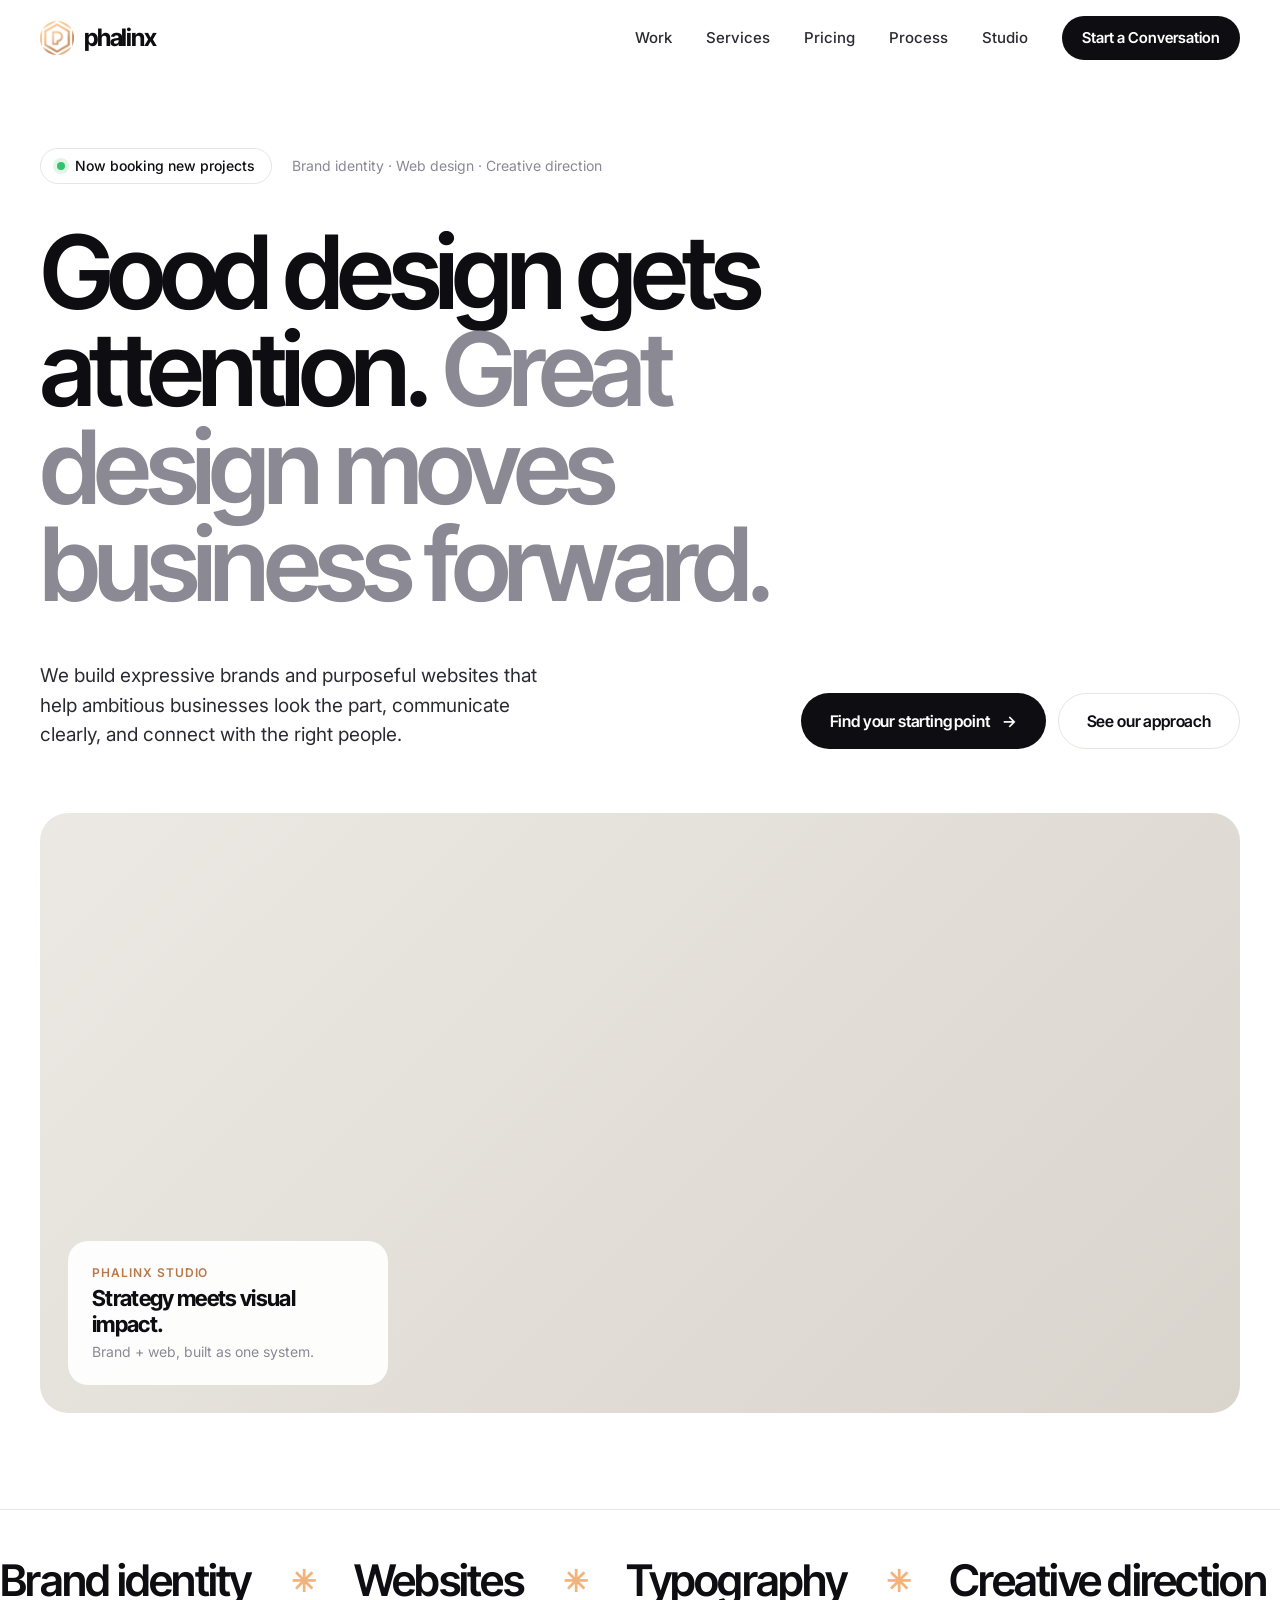
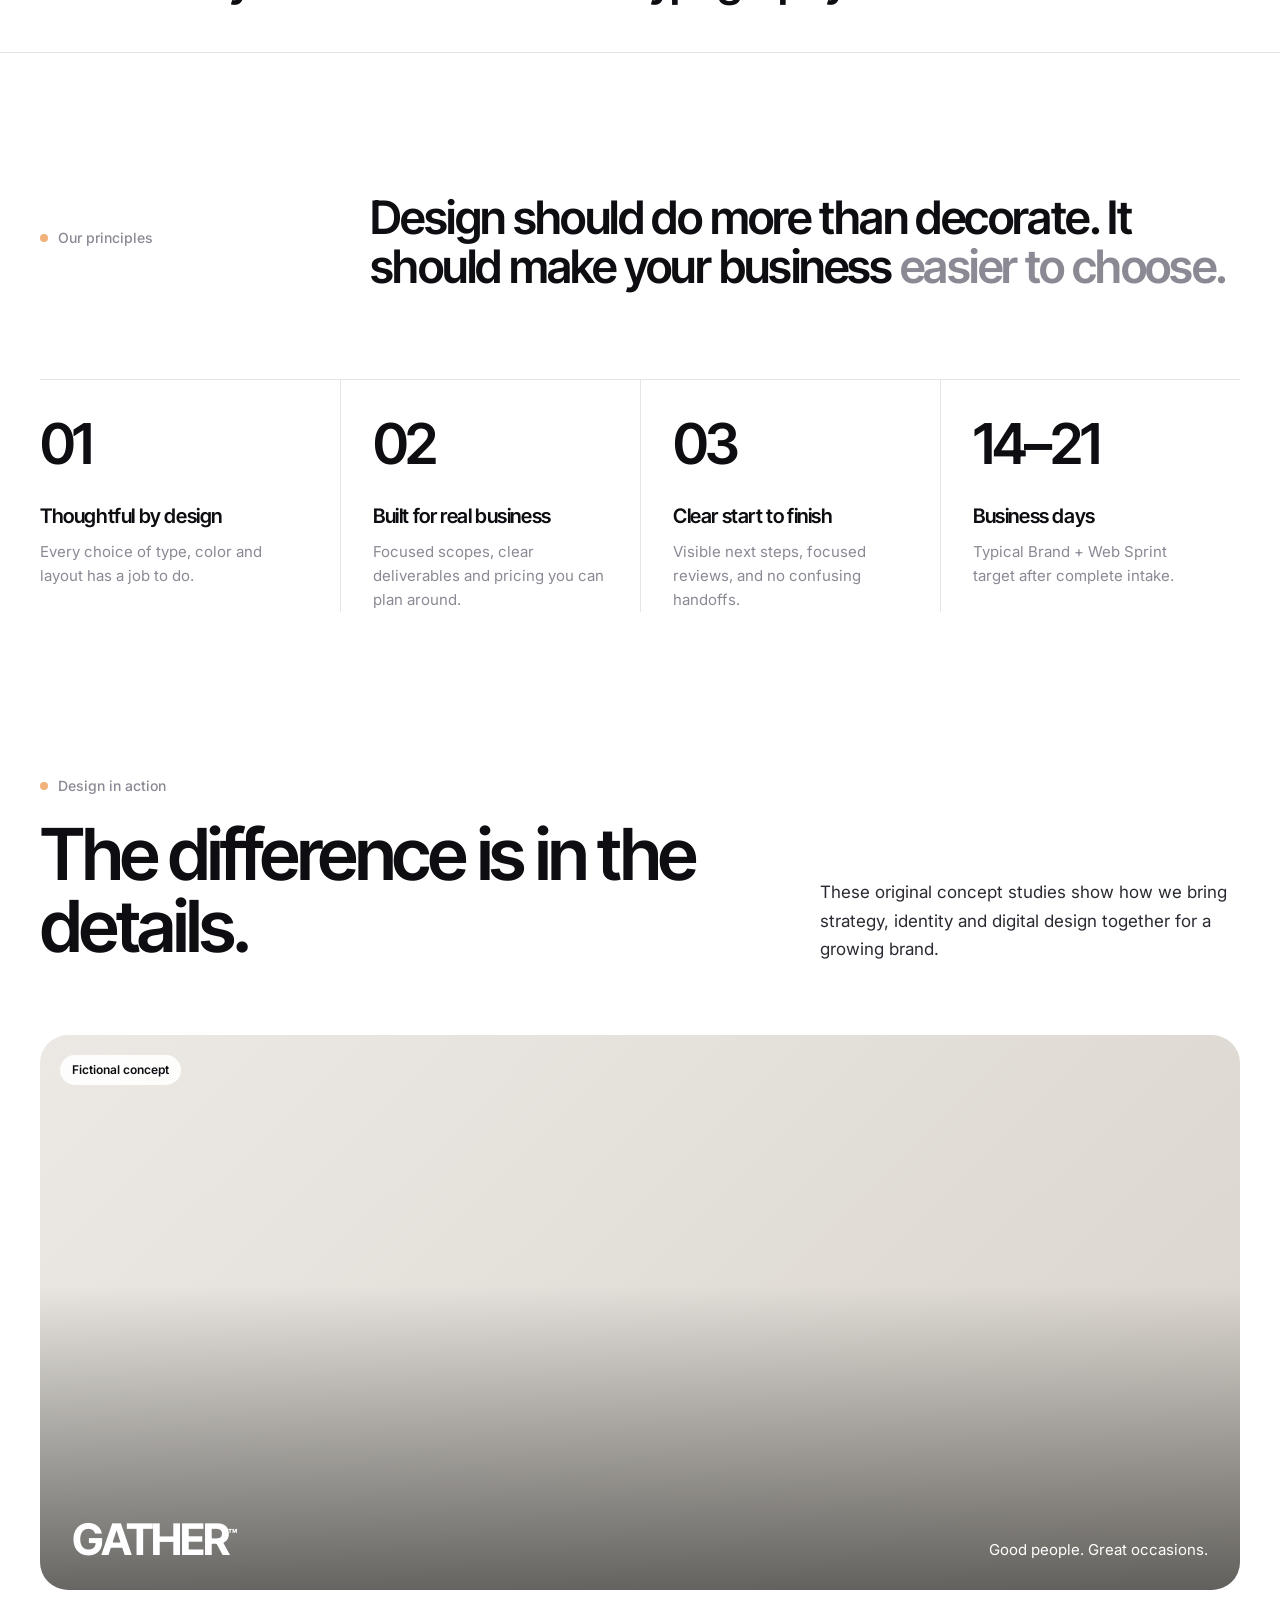
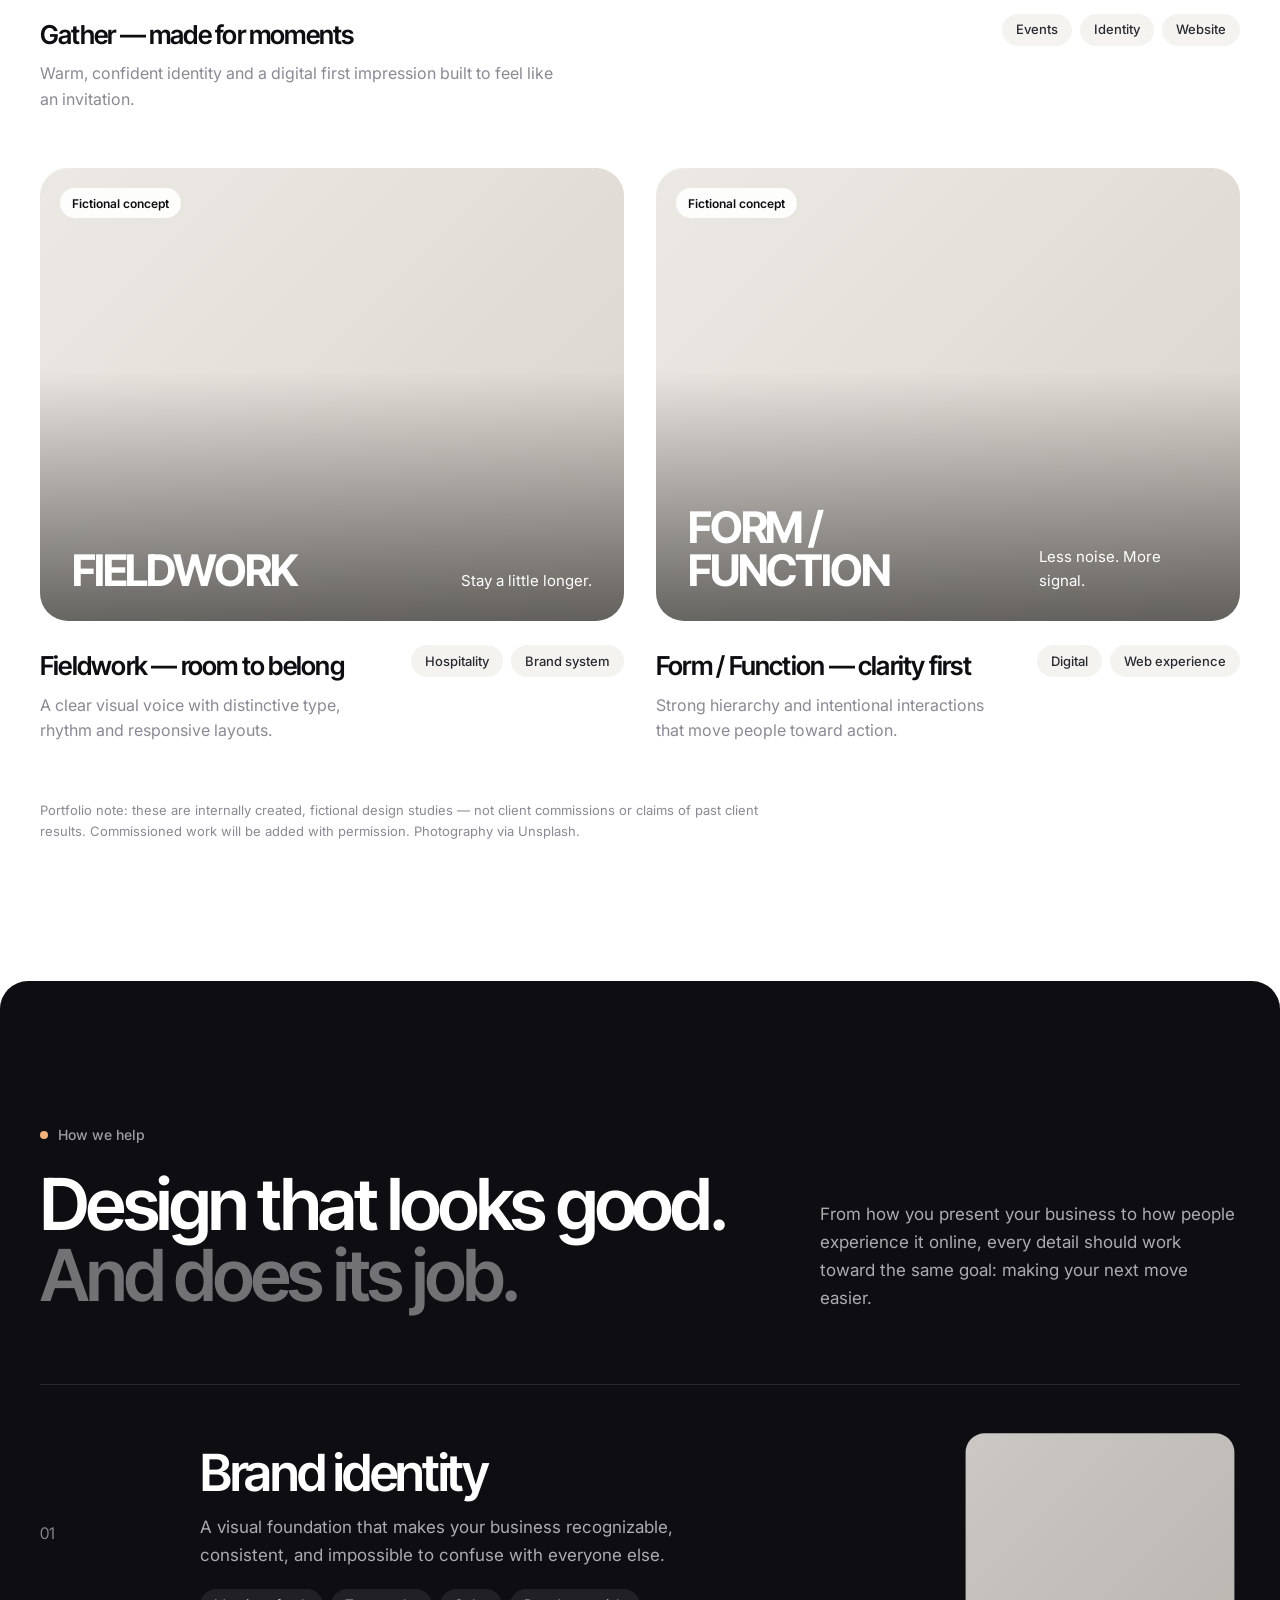
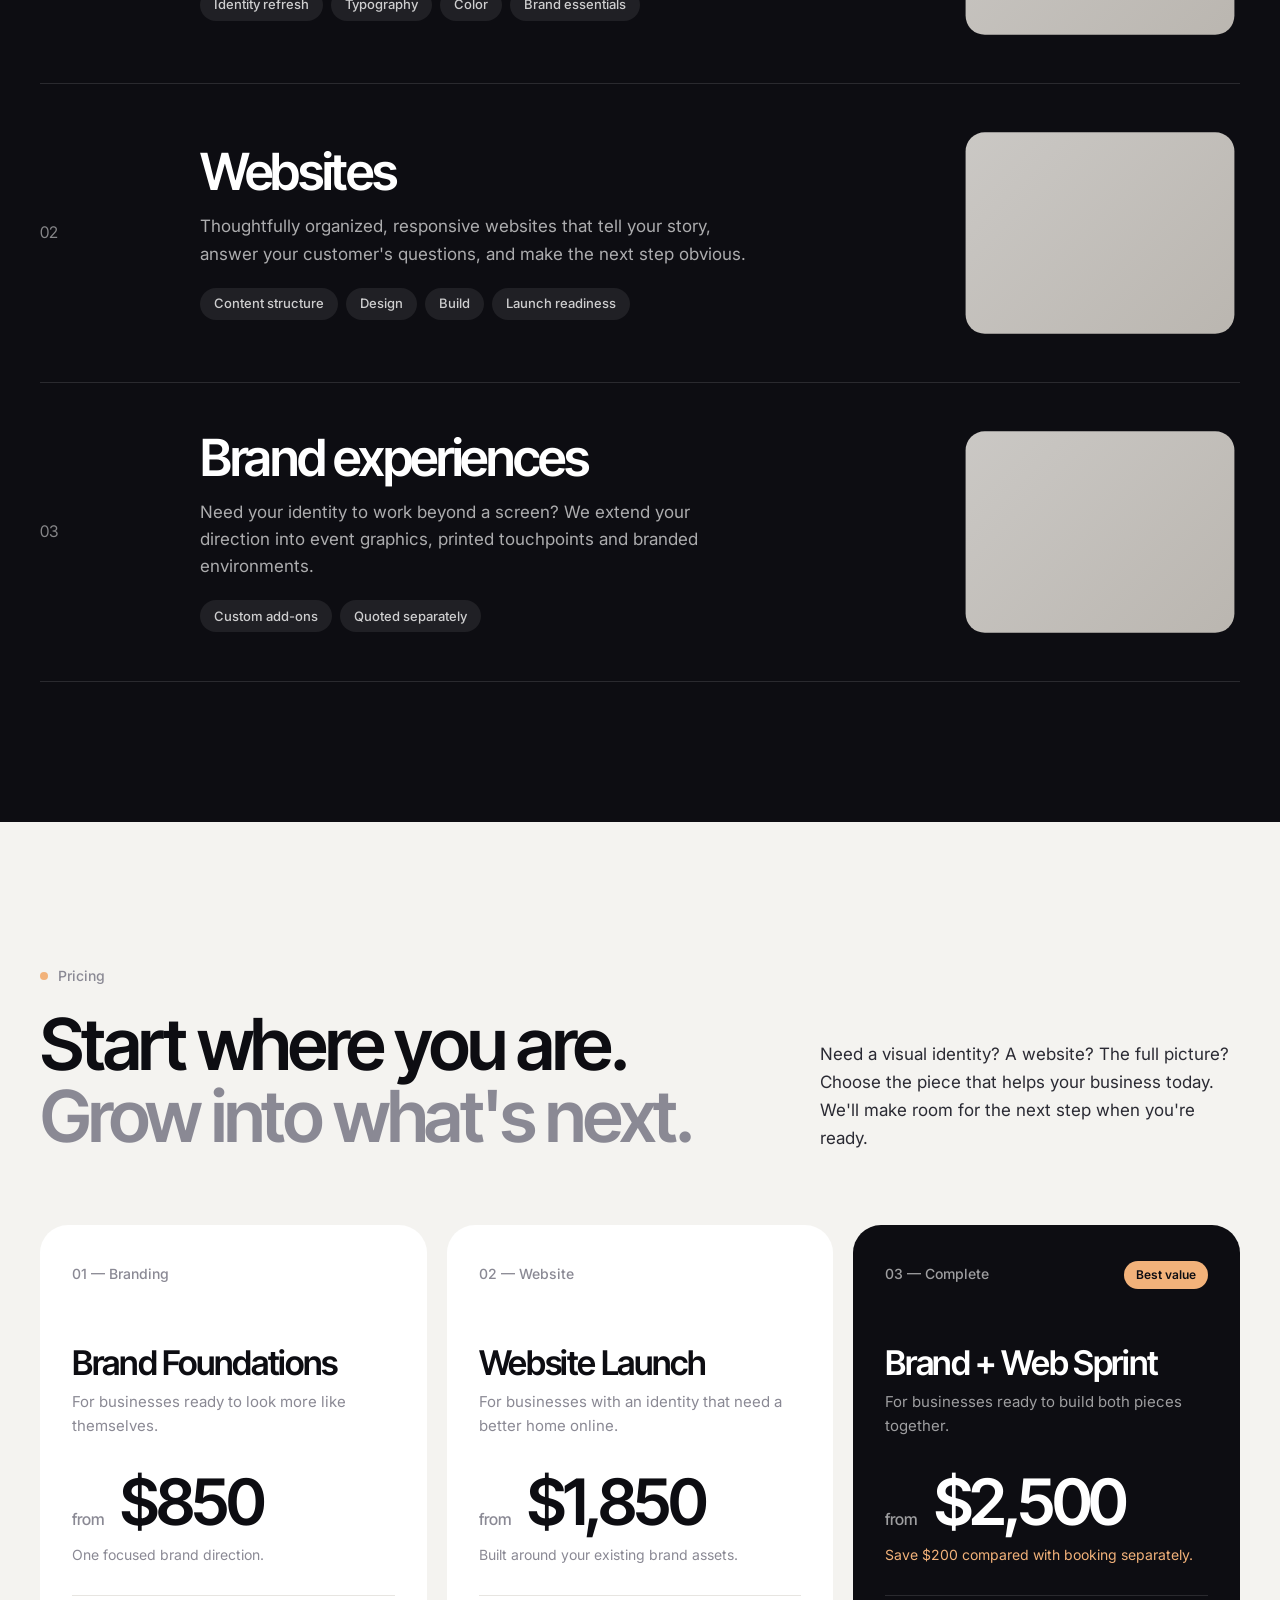
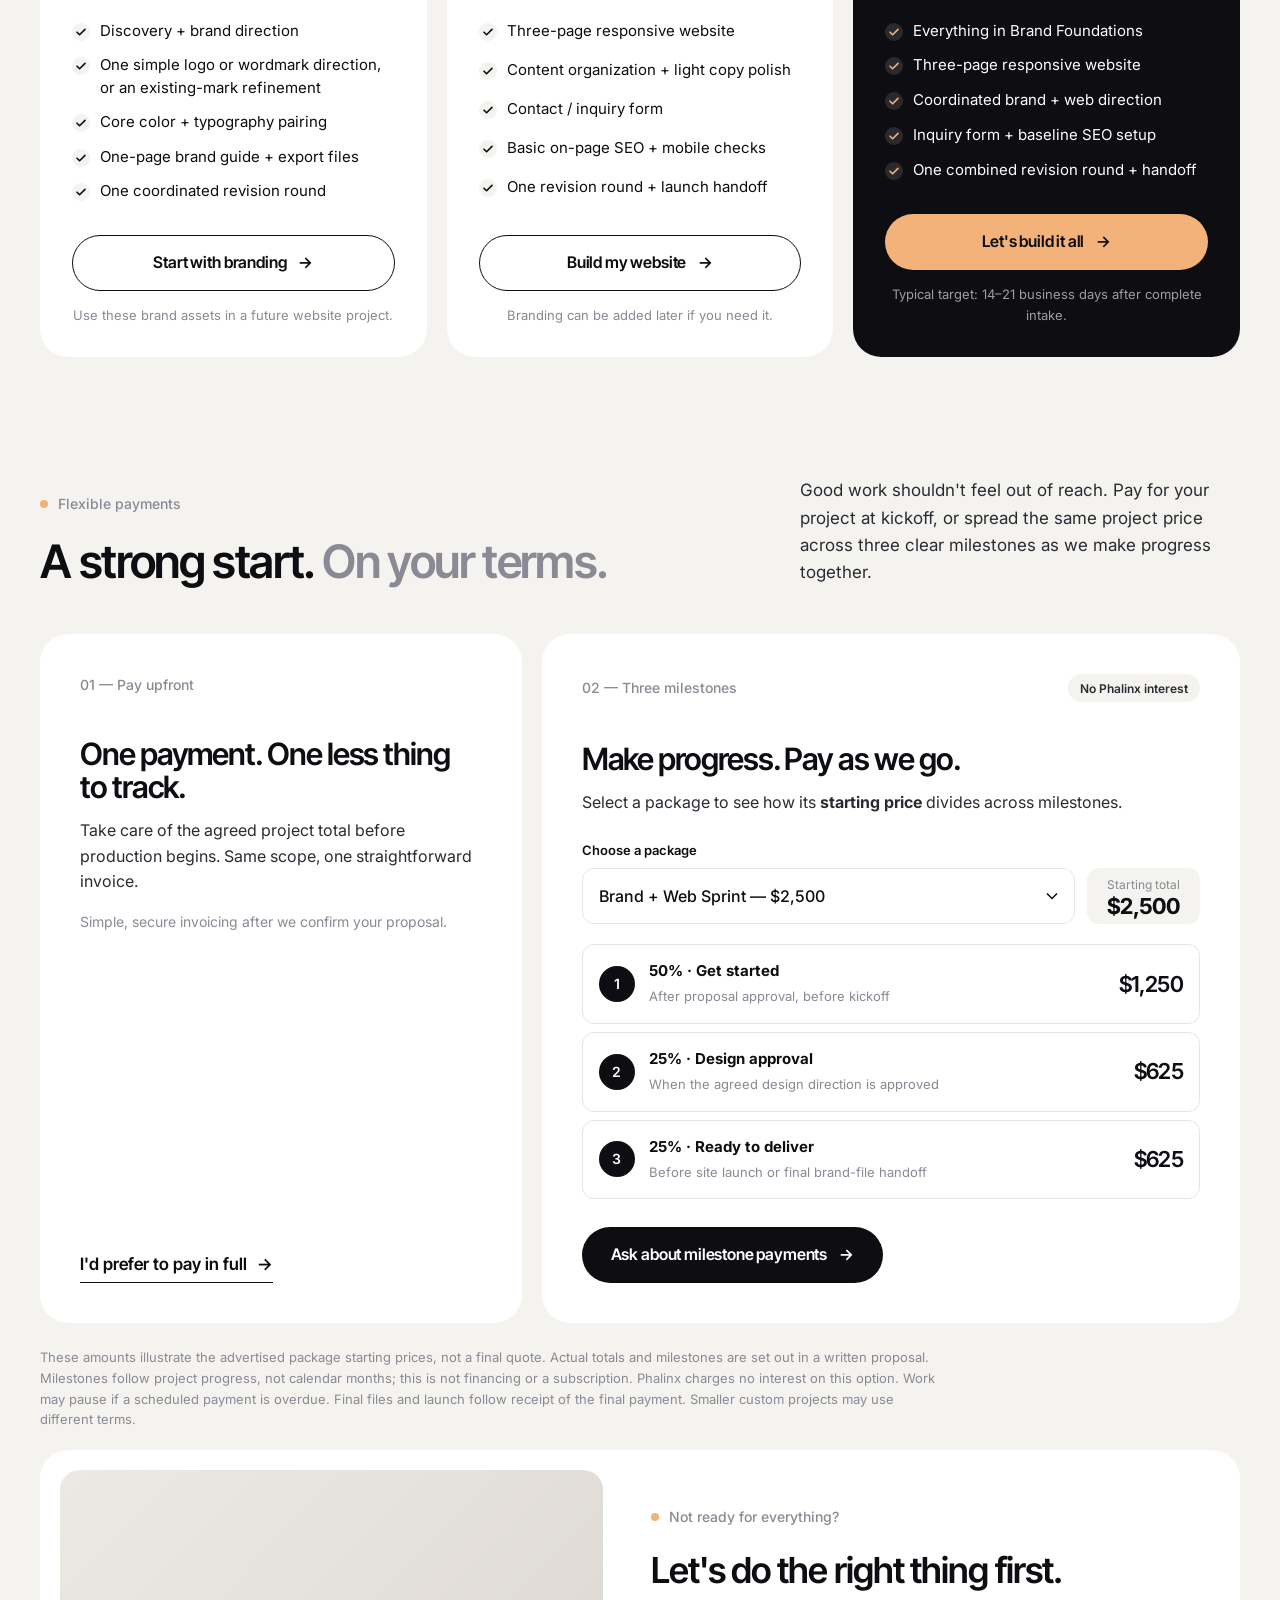
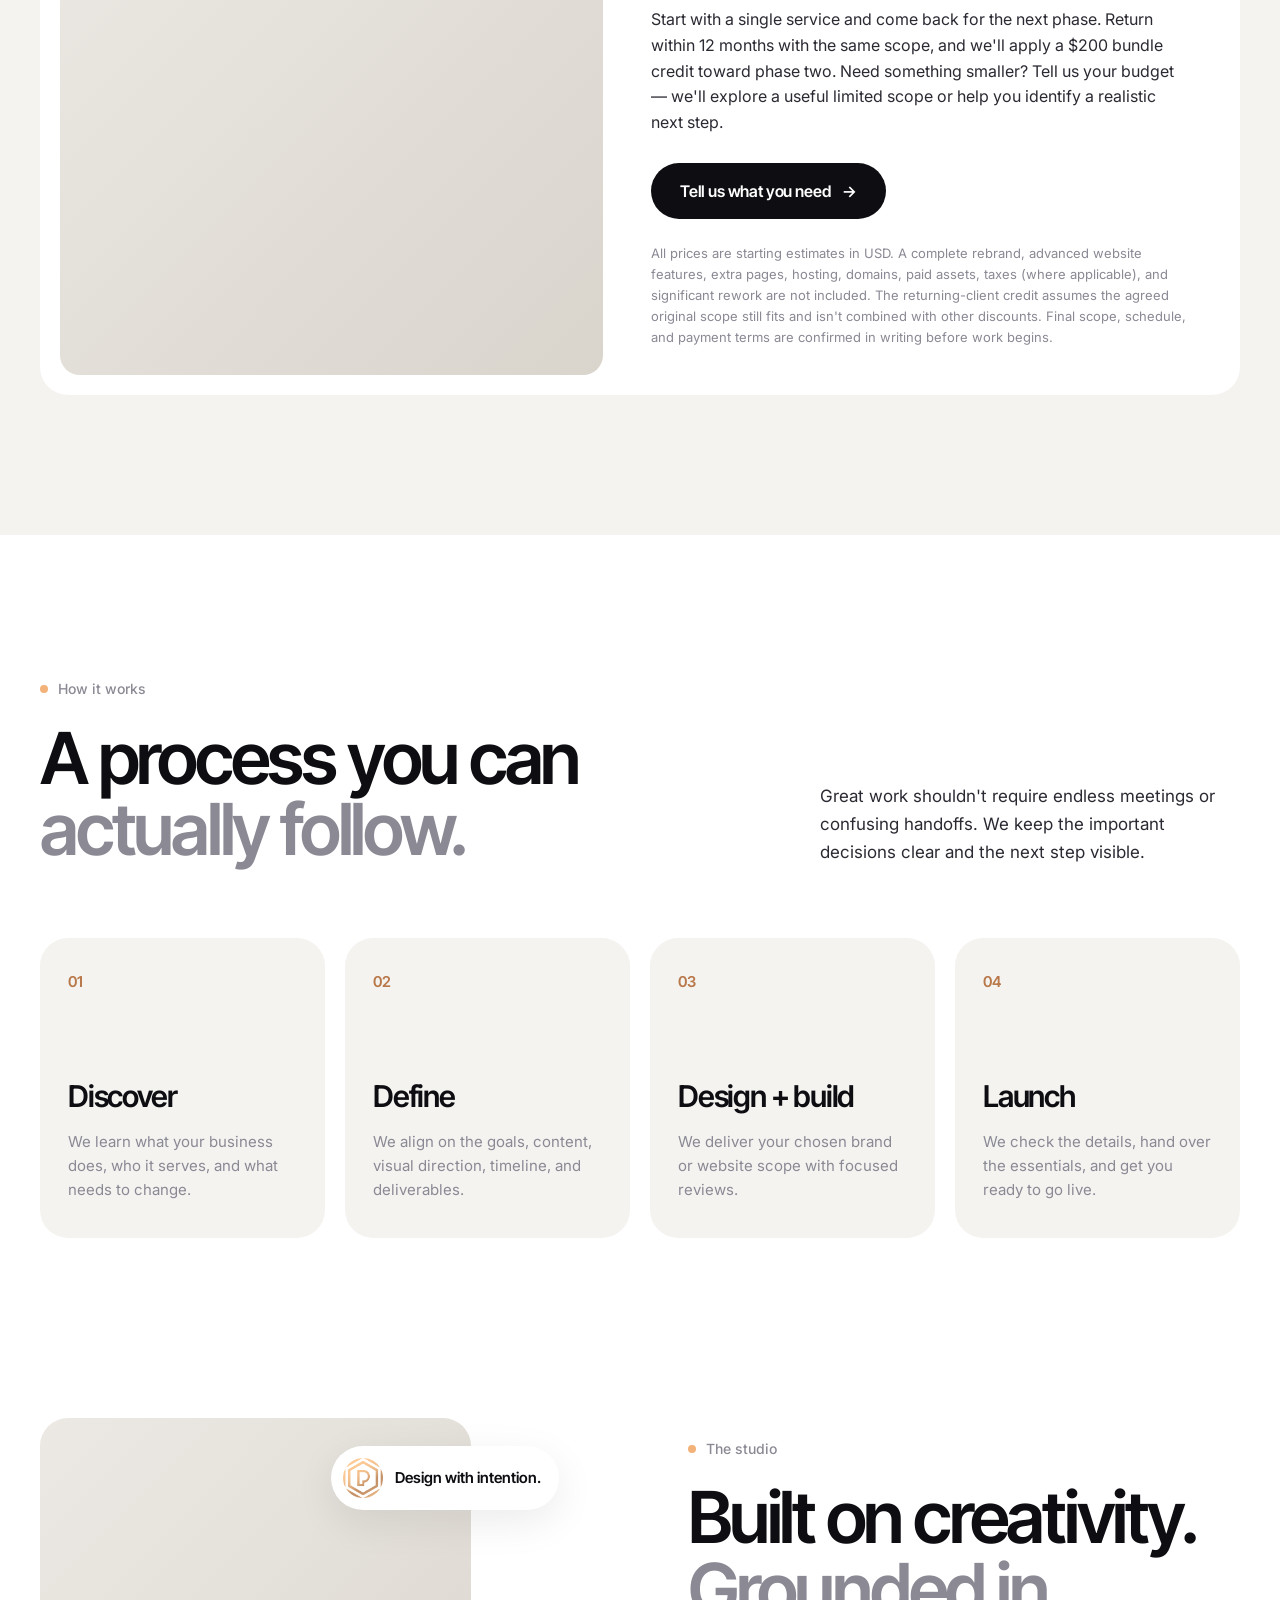
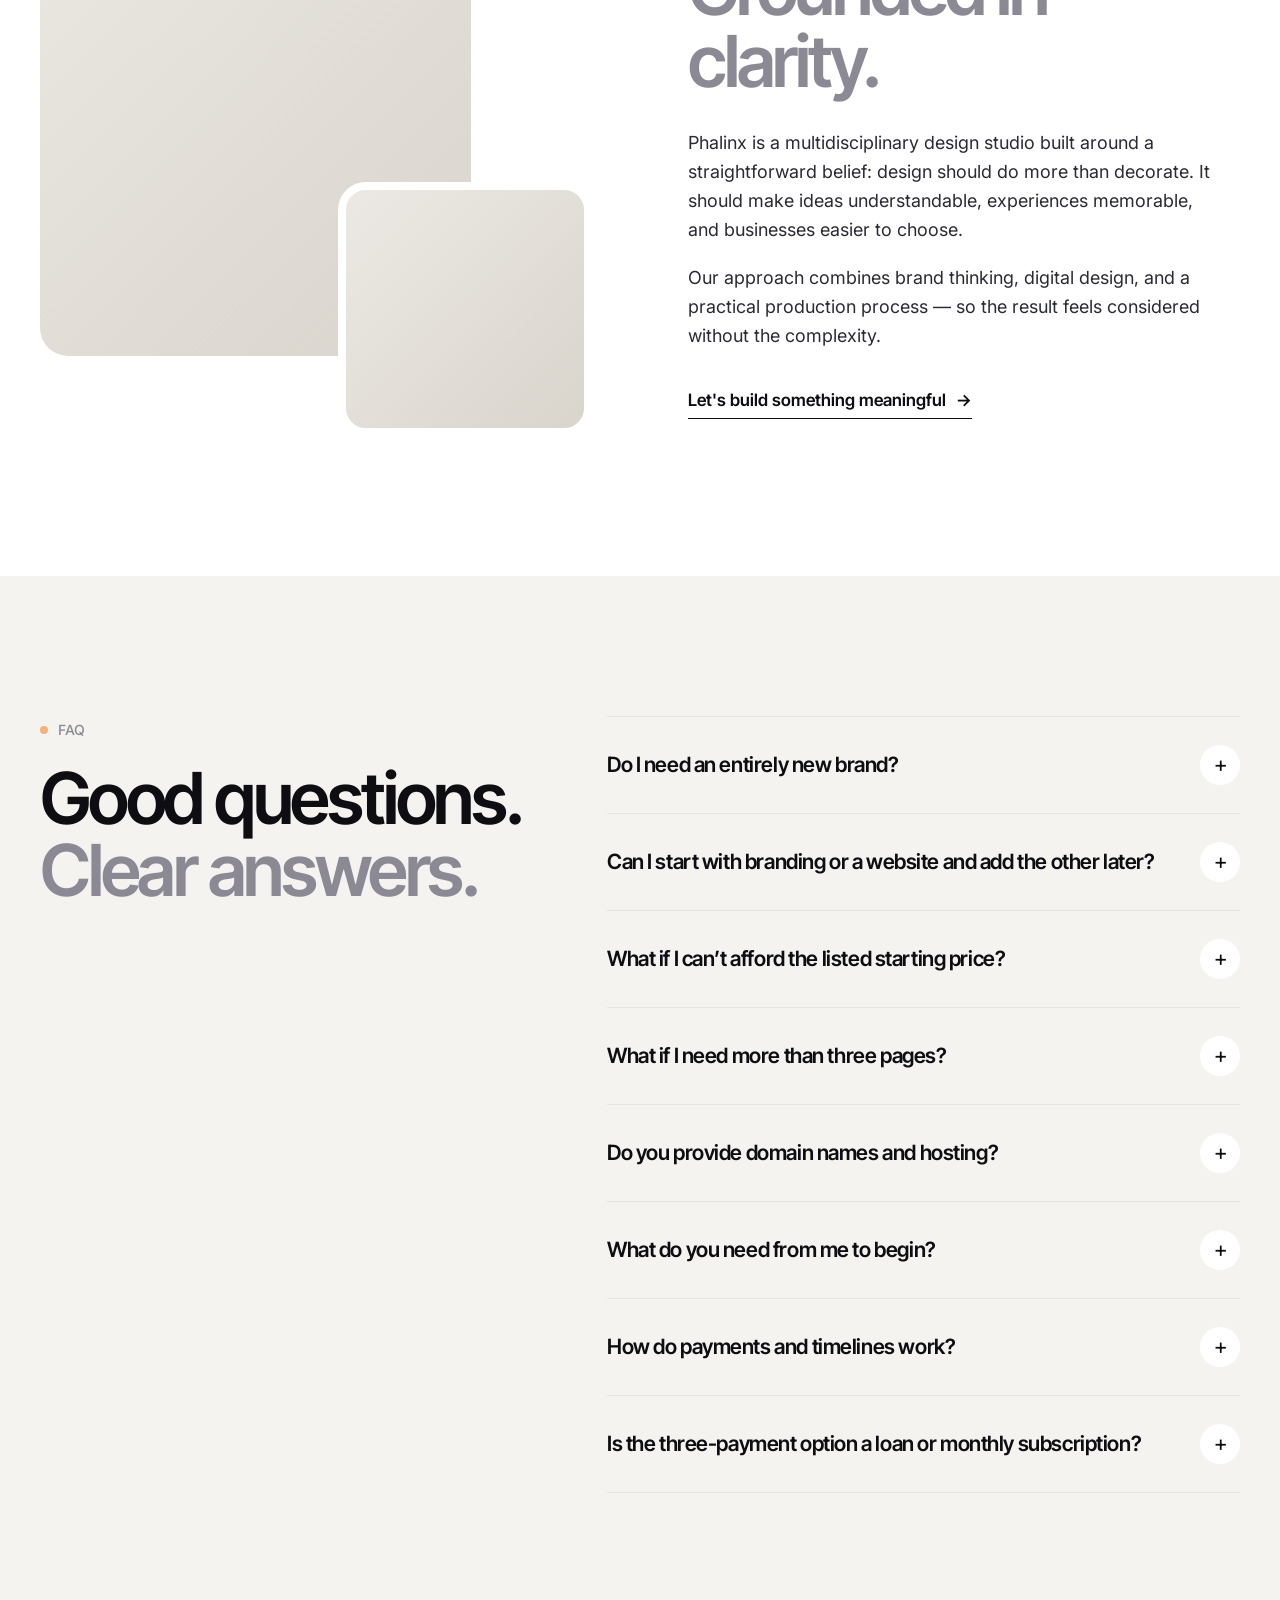
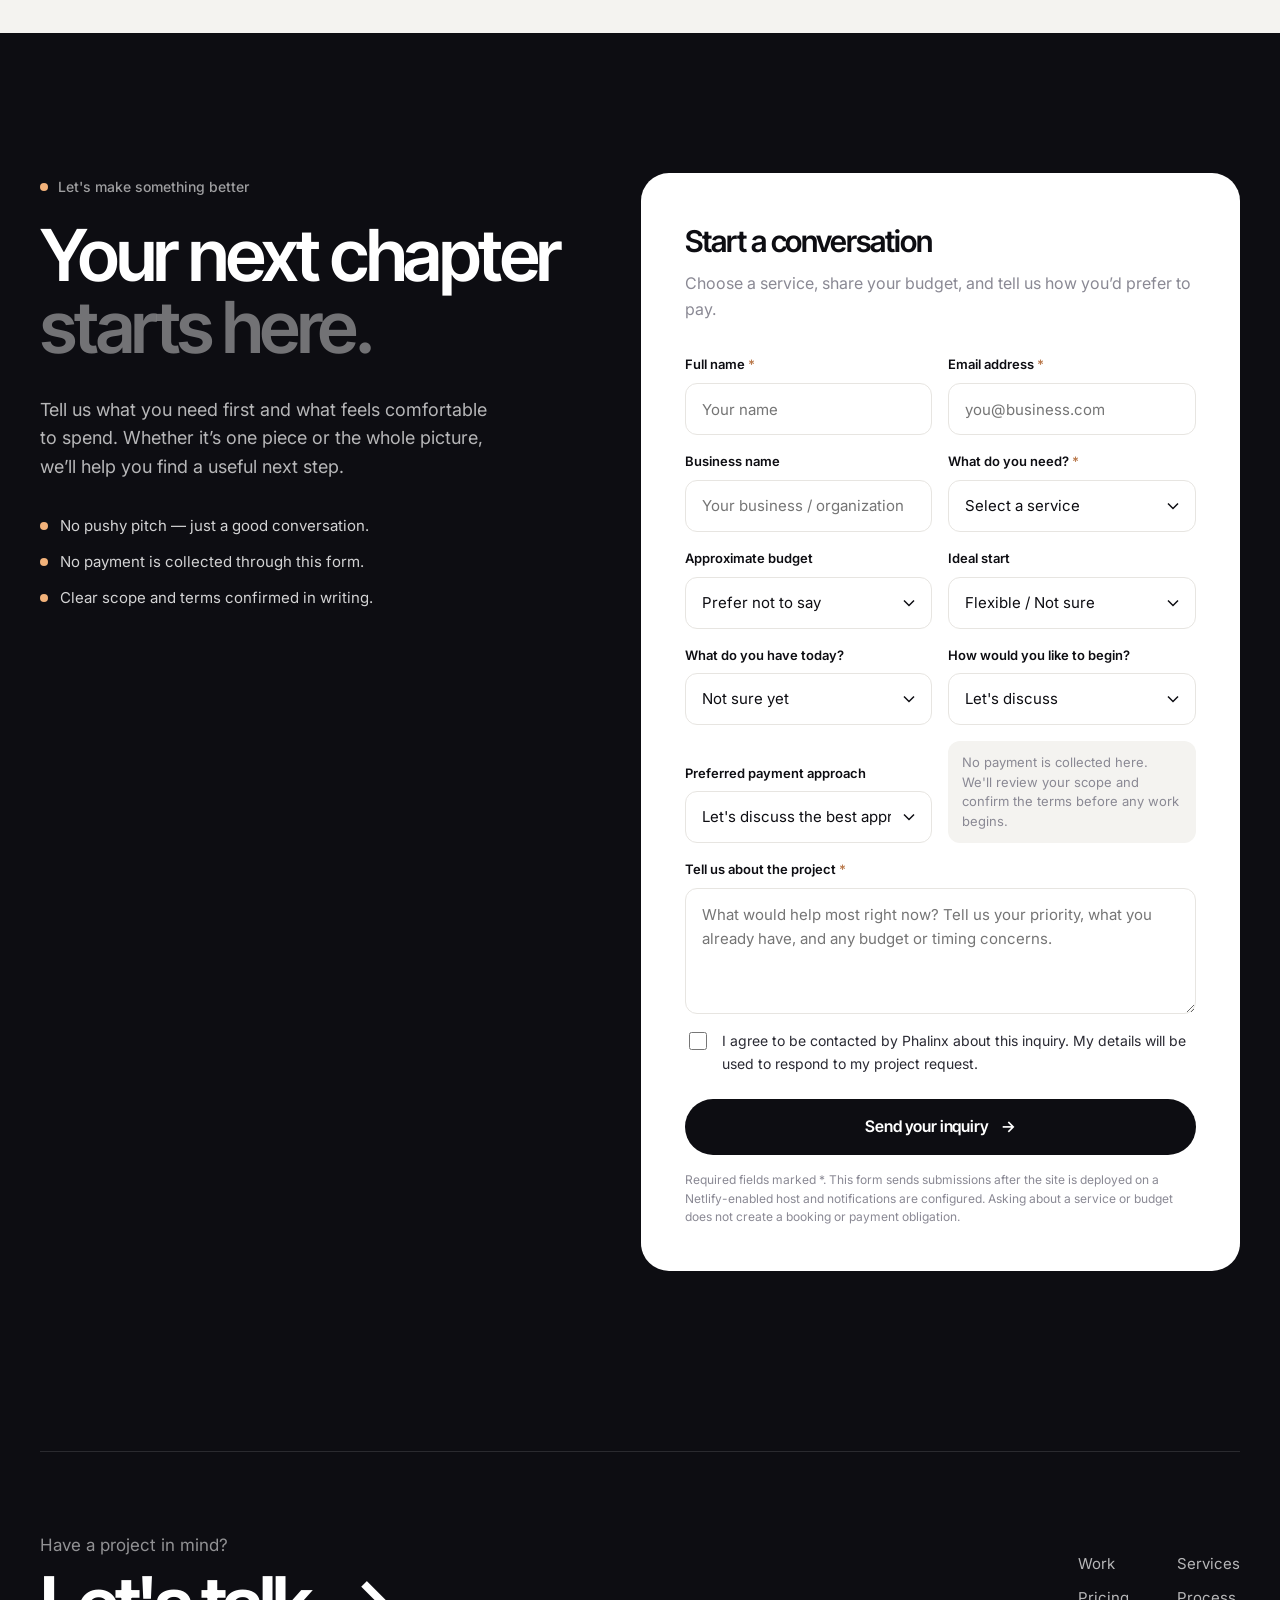
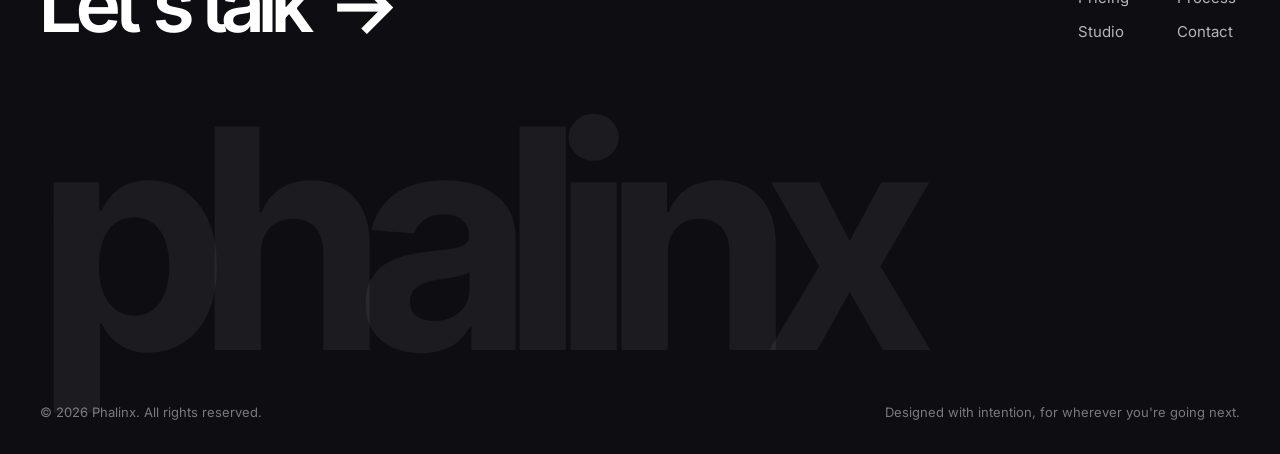
==== commit 163f8eb5: "Redesign site with editorial studio look and Unsplash photography Co-Authored-By: Claude Opus 5.5 <n" ====
--- a/index.html
+++ b/index.html
@@ -3,7 +3,7 @@
 <head>
   <meta charset="utf-8">
   <meta name="viewport" content="width=device-width, initial-scale=1">
-  <meta name="theme-color" content="#171729">
+  <meta name="theme-color" content="#ffffff">
   <meta name="description" content="Phalinx is a design studio creating thoughtful brand identities and high-impact websites for growing businesses. Branding that feels right. Websites that work hard.">
   <meta property="og:type" content="website">
   <meta property="og:title" content="Phalinx — Brand identities & websites with intention">
@@ -12,255 +12,418 @@
   <link rel="icon" type="image/png" href="favicon.png">
   <link rel="preconnect" href="https://fonts.googleapis.com">
   <link rel="preconnect" href="https://fonts.gstatic.com" crossorigin>
-  <link href="https://fonts.googleapis.com/css2?family=DM+Sans:wght@400;500;600;700&family=Manrope:wght@400;500;600;700;800&family=Instrument+Serif:ital@0;1&display=swap" rel="stylesheet">
+  <link rel="preconnect" href="https://images.unsplash.com" crossorigin>
+  <link href="https://fonts.googleapis.com/css2?family=Inter+Tight:ital,wght@0,400;0,500;0,600;0,700;0,800;1,500&family=Inter:wght@400;500;600&display=swap" rel="stylesheet">
   <link rel="stylesheet" href="styles.css">
   <script defer src="main.js"></script>
   <title>Phalinx — Branding + Websites Built to Move You Forward</title>
 </head>
 <body>
   <a class="skip-link" href="#main">Skip to content</a>
-  <div class="site-shell">
-    <header class="site-header" id="top">
-      <div class="container nav-container">
-        <a href="#top" class="brand" aria-label="Phalinx, return to top">
-          <img class="brand-mark" src="assets/phalinx-mark.png" alt="" width="38" height="38">
-          <span>PHALINX<span class="brand-dot">.</span></span>
-        </a>
-        <button class="nav-toggle" aria-label="Open menu" aria-expanded="false" aria-controls="primary-links" type="button"><span></span><span></span></button>
-        <nav class="primary-links" id="primary-links" aria-label="Primary navigation">
-          <a href="#work">Our work</a>
-          <a href="#services">What we do</a>
-          <a href="#packages">Packages</a>
-          <a href="#process">Our process</a>
-          <a href="#about">About</a>
-          <a href="#contact" class="nav-cta">Start a Conversation <span aria-hidden="true">↗</span></a>
+
+  <header class="site-header" id="top">
+    <div class="container nav-container">
+      <a href="#top" class="brand" aria-label="Phalinx, return to top">
+        <img class="brand-mark" src="assets/phalinx-mark.png" alt="" width="34" height="34">
+        <span>phalinx</span>
+      </a>
+      <button class="nav-toggle" aria-label="Open menu" aria-expanded="false" aria-controls="primary-links" type="button"><span></span><span></span></button>
+      <nav class="primary-links" id="primary-links" aria-label="Primary navigation">
+        <a href="#work">Work</a>
+        <a href="#services">Services</a>
+        <a href="#packages">Pricing</a>
+        <a href="#process">Process</a>
+        <a href="#about">Studio</a>
+        <a href="#contact" class="nav-cta">Start a Conversation</a>
+      </nav>
+    </div>
+  </header>
+
+  <main id="main">
+    <!-- HERO -->
+    <section class="hero" aria-labelledby="hero-title">
+      <div class="container">
+        <div class="hero-meta reveal">
+          <span class="pill"><span class="pill-dot"></span>Now booking new projects</span>
+          <span class="hero-meta-text">Brand identity · Web design · Creative direction</span>
+        </div>
+        <h1 id="hero-title" class="hero-title reveal">Good design gets attention. <span class="muted">Great design moves business forward.</span></h1>
+        <div class="hero-row reveal">
+          <p class="hero-lede">We build expressive brands and purposeful websites that help ambitious businesses look the part, communicate clearly, and connect with the right people.</p>
+          <div class="hero-actions">
+            <a class="button button--dark" href="#packages">Find your starting point <span class="arrow" aria-hidden="true">→</span></a>
+            <a class="button button--ghost" href="#work">See our approach</a>
+          </div>
+        </div>
+      </div>
+      <div class="container">
+        <figure class="hero-media reveal">
+          <img src="https://images.unsplash.com/photo-1522202176988-66273c2fd55f?auto=format&fit=crop&w=2000&q=80" alt="A small team collaborating around laptops in a bright studio" width="2000" height="1100" fetchpriority="high">
+          <figcaption class="hero-media-card">
+            <span class="hero-media-label">Phalinx Studio</span>
+            <strong>Strategy meets visual impact.</strong>
+            <span>Brand + web, built as one system.</span>
+          </figcaption>
+        </figure>
+      </div>
+    </section>
+
+    <!-- MARQUEE -->
+    <section class="marquee" aria-label="What we focus on">
+      <div class="marquee-track" aria-hidden="true">
+        <span>Brand identity</span><span class="star">✳</span><span>Websites</span><span class="star">✳</span><span>Typography</span><span class="star">✳</span><span>Creative direction</span><span class="star">✳</span><span>Launch readiness</span><span class="star">✳</span><span>Brand experiences</span><span class="star">✳</span>
+        <span>Brand identity</span><span class="star">✳</span><span>Websites</span><span class="star">✳</span><span>Typography</span><span class="star">✳</span><span>Creative direction</span><span class="star">✳</span><span>Launch readiness</span><span class="star">✳</span><span>Brand experiences</span><span class="star">✳</span>
+      </div>
+      <p class="visually-hidden">Brand identity, websites, typography, creative direction, launch readiness and brand experiences.</p>
+    </section>
+
+    <!-- PRINCIPLES / STATS -->
+    <section class="section principles" aria-labelledby="principles-title">
+      <div class="container">
+        <div class="split-head reveal">
+          <span class="kicker">Our principles</span>
+          <h2 id="principles-title" class="h-lg">Design should do more than decorate. It should make your business <span class="muted">easier to choose.</span></h2>
+        </div>
+        <div class="stats-grid">
+          <div class="stat reveal"><span class="stat-num">01</span><h3>Thoughtful by design</h3><p>Every choice of type, color and layout has a job to do.</p></div>
+          <div class="stat reveal"><span class="stat-num">02</span><h3>Built for real business</h3><p>Focused scopes, clear deliverables and pricing you can plan around.</p></div>
+          <div class="stat reveal"><span class="stat-num">03</span><h3>Clear start to finish</h3><p>Visible next steps, focused reviews, and no confusing handoffs.</p></div>
+          <div class="stat reveal"><span class="stat-num">14–21</span><h3>Business days</h3><p>Typical Brand + Web Sprint target after complete intake.</p></div>
+        </div>
+      </div>
+    </section>
+
+    <!-- WORK -->
+    <section class="section work" id="work" aria-labelledby="work-title">
+      <div class="container">
+        <div class="section-head reveal">
+          <div>
+            <span class="kicker">Design in action</span>
+            <h2 id="work-title" class="h-xl">The difference is in the details.</h2>
+          </div>
+          <p>These original concept studies show how we bring strategy, identity and digital design together for a growing brand.</p>
+        </div>
+
+        <div class="work-grid">
+          <article class="work-card work-card--wide reveal">
+            <figure class="work-media">
+              <img src="https://images.unsplash.com/photo-1519167758481-83f550bb49b3?auto=format&fit=crop&w=1800&q=80" alt="An elegant event space set for a celebration" loading="lazy" width="1800" height="1000">
+              <span class="work-tag">Fictional concept</span>
+              <div class="work-overlay"><span class="work-logo">GATHER<sup>™</sup></span><span>Good people. Great occasions.</span></div>
+            </figure>
+            <div class="work-info">
+              <div><h3>Gather — made for moments</h3><p>Warm, confident identity and a digital first impression built to feel like an invitation.</p></div>
+              <ul class="tags"><li>Events</li><li>Identity</li><li>Website</li></ul>
+            </div>
+          </article>
+
+          <article class="work-card reveal">
+            <figure class="work-media">
+              <img src="https://images.unsplash.com/photo-1566073771259-6a8506099945?auto=format&fit=crop&w=1200&q=80" alt="A resort pool surrounded by palms at dusk" loading="lazy" width="1200" height="900">
+              <span class="work-tag">Fictional concept</span>
+              <div class="work-overlay"><span class="work-logo">FIELDWORK</span><span>Stay a little longer.</span></div>
+            </figure>
+            <div class="work-info">
+              <div><h3>Fieldwork — room to belong</h3><p>A clear visual voice with distinctive type, rhythm and responsive layouts.</p></div>
+              <ul class="tags"><li>Hospitality</li><li>Brand system</li></ul>
+            </div>
+          </article>
+
+          <article class="work-card reveal">
+            <figure class="work-media">
+              <img src="https://images.unsplash.com/photo-1586717791821-3f44a563fa4c?auto=format&fit=crop&w=1200&q=80" alt="Interface wireframes and design sketches on a desk" loading="lazy" width="1200" height="900">
+              <span class="work-tag">Fictional concept</span>
+              <div class="work-overlay"><span class="work-logo">FORM / FUNCTION</span><span>Less noise. More signal.</span></div>
+            </figure>
+            <div class="work-info">
+              <div><h3>Form / Function — clarity first</h3><p>Strong hierarchy and intentional interactions that move people toward action.</p></div>
+              <ul class="tags"><li>Digital</li><li>Web experience</li></ul>
+            </div>
+          </article>
+        </div>
+        <p class="disclosure">Portfolio note: these are internally created, fictional design studies — not client commissions or claims of past client results. Commissioned work will be added with permission. Photography via Unsplash.</p>
+      </div>
+    </section>
+
+    <!-- SERVICES -->
+    <section class="section services" id="services" aria-labelledby="services-title">
+      <div class="container">
+        <div class="section-head section-head--dark reveal">
+          <div>
+            <span class="kicker kicker--light">How we help</span>
+            <h2 id="services-title" class="h-xl">Design that looks good. <span class="muted">And does its job.</span></h2>
+          </div>
+          <p>From how you present your business to how people experience it online, every detail should work toward the same goal: making your next move easier.</p>
+        </div>
+        <div class="service-list">
+          <article class="service reveal">
+            <span class="service-index">01</span>
+            <div class="service-body"><h3>Brand identity</h3><p>A visual foundation that makes your business recognizable, consistent, and impossible to confuse with everyone else.</p><ul class="tags tags--dark"><li>Identity refresh</li><li>Typography</li><li>Color</li><li>Brand essentials</li></ul></div>
+            <figure class="service-thumb"><img src="https://images.unsplash.com/photo-1561070791-2526d30994b5?auto=format&fit=crop&w=800&q=80" alt="Designer working with color swatches" loading="lazy" width="800" height="600"></figure>
+          </article>
+          <article class="service reveal">
+            <span class="service-index">02</span>
+            <div class="service-body"><h3>Websites</h3><p>Thoughtfully organized, responsive websites that tell your story, answer your customer's questions, and make the next step obvious.</p><ul class="tags tags--dark"><li>Content structure</li><li>Design</li><li>Build</li><li>Launch readiness</li></ul></div>
+            <figure class="service-thumb"><img src="https://images.unsplash.com/photo-1460925895917-afdab827c52f?auto=format&fit=crop&w=800&q=80" alt="Laptop showing a website dashboard" loading="lazy" width="800" height="600"></figure>
+          </article>
+          <article class="service reveal">
+            <span class="service-index">03</span>
+            <div class="service-body"><h3>Brand experiences</h3><p>Need your identity to work beyond a screen? We extend your direction into event graphics, printed touchpoints and branded environments.</p><ul class="tags tags--dark"><li>Custom add-ons</li><li>Quoted separately</li></ul></div>
+            <figure class="service-thumb"><img src="https://images.unsplash.com/photo-1558655146-d09347e92766?auto=format&fit=crop&w=800&q=80" alt="Printed brand materials and a moodboard" loading="lazy" width="800" height="600"></figure>
+          </article>
+        </div>
+      </div>
+    </section>
+
+    <!-- PACKAGES -->
+    <section class="section packages" id="packages" aria-labelledby="offer-title">
+      <div class="container">
+        <div class="section-head reveal">
+          <div>
+            <span class="kicker">Pricing</span>
+            <h2 id="offer-title" class="h-xl">Start where you are. <span class="muted">Grow into what's next.</span></h2>
+          </div>
+          <p>Need a visual identity? A website? The full picture? Choose the piece that helps your business today. We'll make room for the next step when you're ready.</p>
+        </div>
+
+        <div class="package-grid" aria-label="Phalinx service packages">
+          <article class="package reveal" aria-labelledby="pkg-brand-name">
+            <div class="package-top"><span class="package-label">01 — Branding</span></div>
+            <h3 id="pkg-brand-name">Brand Foundations</h3>
+            <p class="package-for">For businesses ready to look more like themselves.</p>
+            <p class="package-price"><small>from</small> $850</p>
+            <p class="package-note">One focused brand direction.</p>
+            <ul class="package-list">
+              <li>Discovery + brand direction</li>
+              <li>One simple logo or wordmark direction, or an existing-mark refinement</li>
+              <li>Core color + typography pairing</li>
+              <li>One-page brand guide + export files</li>
+              <li>One coordinated revision round</li>
+            </ul>
+            <a href="#contact" class="button button--outline button--full" data-select-service="Brand Foundations — $850">Start with branding <span class="arrow" aria-hidden="true">→</span></a>
+            <p class="package-foot">Use these brand assets in a future website project.</p>
+          </article>
+
+          <article class="package reveal" aria-labelledby="pkg-web-name">
+            <div class="package-top"><span class="package-label">02 — Website</span></div>
+            <h3 id="pkg-web-name">Website Launch</h3>
+            <p class="package-for">For businesses with an identity that need a better home online.</p>
+            <p class="package-price"><small>from</small> $1,850</p>
+            <p class="package-note">Built around your existing brand assets.</p>
+            <ul class="package-list">
+              <li>Three-page responsive website</li>
+              <li>Content organization + light copy polish</li>
+              <li>Contact / inquiry form</li>
+              <li>Basic on-page SEO + mobile checks</li>
+              <li>One revision round + launch handoff</li>
+            </ul>
+            <a href="#contact" class="button button--outline button--full" data-select-service="Website Launch — $1,850">Build my website <span class="arrow" aria-hidden="true">→</span></a>
+            <p class="package-foot">Branding can be added later if you need it.</p>
+          </article>
+
+          <article class="package package--featured reveal" aria-labelledby="pkg-bundle-name">
+            <div class="package-top"><span class="package-label">03 — Complete</span><span class="badge">Best value</span></div>
+            <h3 id="pkg-bundle-name">Brand + Web Sprint</h3>
+            <p class="package-for">For businesses ready to build both pieces together.</p>
+            <p class="package-price"><small>from</small> $2,500</p>
+            <p class="package-note package-note--accent">Save $200 compared with booking separately.</p>
+            <ul class="package-list">
+              <li>Everything in Brand Foundations</li>
+              <li>Three-page responsive website</li>
+              <li>Coordinated brand + web direction</li>
+              <li>Inquiry form + baseline SEO setup</li>
+              <li>One combined revision round + handoff</li>
+            </ul>
+            <a href="#contact" class="button button--accent button--full" data-select-service="Brand + Web Sprint — $2,500">Let's build it all <span class="arrow" aria-hidden="true">→</span></a>
+            <p class="package-foot">Typical target: 14–21 business days after complete intake.</p>
+          </article>
+        </div>
+
+        <!-- PAYMENTS -->
+        <section class="payments reveal" id="payment-options" aria-labelledby="payment-title">
+          <div class="payments-head">
+            <div>
+              <span class="kicker">Flexible payments</span>
+              <h3 id="payment-title" class="h-lg">A strong start. <span class="muted">On your terms.</span></h3>
+            </div>
+            <p>Good work shouldn't feel out of reach. Pay for your project at kickoff, or spread the same project price across three clear milestones as we make progress together.</p>
+          </div>
+          <div class="payments-grid">
+            <div class="pay-card">
+              <span class="pay-label">01 — Pay upfront</span>
+              <h4>One payment. One less thing to track.</h4>
+              <p>Take care of the agreed project total before production begins. Same scope, one straightforward invoice.</p>
+              <p class="pay-detail">Simple, secure invoicing after we confirm your proposal.</p>
+              <a href="#contact" class="text-link" data-select-payment="Pay in full at kickoff">I'd prefer to pay in full <span class="arrow" aria-hidden="true">→</span></a>
+            </div>
+            <div class="pay-card pay-card--calc">
+              <div class="pay-label-row"><span class="pay-label">02 — Three milestones</span><span class="badge badge--soft">No Phalinx interest</span></div>
+              <h4>Make progress. Pay as we go.</h4>
+              <p>Select a package to see how its <strong>starting price</strong> divides across milestones.</p>
+              <label class="calc-label" for="payment-package">Choose a package</label>
+              <div class="calc-control">
+                <select id="payment-package" aria-describedby="payment-calculator-note">
+                  <option value="850" data-service="Brand Foundations — $850">Brand Foundations — $850</option>
+                  <option value="1850" data-service="Website Launch — $1,850">Website Launch — $1,850</option>
+                  <option value="2500" data-service="Brand + Web Sprint — $2,500" selected>Brand + Web Sprint — $2,500</option>
+                </select>
+                <div class="calc-total"><span>Starting total</span><strong id="payment-total">$2,500</strong></div>
+              </div>
+              <ol class="milestones" aria-label="Three milestone payment schedule">
+                <li><span class="ms-dot">1</span><div><strong>50% · Get started</strong><small>After proposal approval, before kickoff</small></div><span class="ms-amount" id="payment-first">$1,250</span></li>
+                <li><span class="ms-dot">2</span><div><strong>25% · Design approval</strong><small>When the agreed design direction is approved</small></div><span class="ms-amount" id="payment-second">$625</span></li>
+                <li><span class="ms-dot">3</span><div><strong>25% · Ready to deliver</strong><small>Before site launch or final brand-file handoff</small></div><span class="ms-amount" id="payment-third">$625</span></li>
+              </ol>
+              <a href="#contact" id="payment-inquiry" class="button button--dark" data-select-service="Brand + Web Sprint — $2,500" data-select-payment="Three milestone payments (50/25/25)">Ask about milestone payments <span class="arrow" aria-hidden="true">→</span></a>
+            </div>
+          </div>
+          <p id="payment-calculator-note" class="fineprint">These amounts illustrate the advertised package starting prices, not a final quote. Actual totals and milestones are set out in a written proposal. Milestones follow project progress, not calendar months; this is not financing or a subscription. Phalinx charges no interest on this option. Work may pause if a scheduled payment is overdue. Final files and launch follow receipt of the final payment. Smaller custom projects may use different terms.</p>
+        </section>
+
+        <!-- PHASE -->
+        <div class="phase reveal">
+          <figure class="phase-media"><img src="https://images.unsplash.com/photo-1531403009284-440f080d1e12?auto=format&fit=crop&w=1200&q=80" alt="Sticky notes arranged on a planning wall" loading="lazy" width="1200" height="900"></figure>
+          <div class="phase-body">
+            <span class="kicker">Not ready for everything?</span>
+            <h3 class="h-md">Let's do the right thing first.</h3>
+            <p>Start with a single service and come back for the next phase. Return within 12 months with the same scope, and we'll apply a $200 bundle credit toward phase two. Need something smaller? Tell us your budget — we'll explore a useful limited scope or help you identify a realistic next step.</p>
+            <a class="button button--dark" href="#contact" data-select-service="Help me choose / smaller scope">Tell us what you need <span class="arrow" aria-hidden="true">→</span></a>
+            <p class="fineprint">All prices are starting estimates in USD. A complete rebrand, advanced website features, extra pages, hosting, domains, paid assets, taxes (where applicable), and significant rework are not included. The returning-client credit assumes the agreed original scope still fits and isn't combined with other discounts. Final scope, schedule, and payment terms are confirmed in writing before work begins.</p>
+          </div>
+        </div>
+      </div>
+    </section>
+
+    <!-- PROCESS -->
+    <section class="section process" id="process" aria-labelledby="process-title">
+      <div class="container">
+        <div class="section-head reveal">
+          <div>
+            <span class="kicker">How it works</span>
+            <h2 id="process-title" class="h-xl">A process you can <span class="muted">actually follow.</span></h2>
+          </div>
+          <p>Great work shouldn't require endless meetings or confusing handoffs. We keep the important decisions clear and the next step visible.</p>
+        </div>
+        <ol class="steps">
+          <li class="step reveal"><span class="step-no">01</span><h3>Discover</h3><p>We learn what your business does, who it serves, and what needs to change.</p></li>
+          <li class="step reveal"><span class="step-no">02</span><h3>Define</h3><p>We align on the goals, content, visual direction, timeline, and deliverables.</p></li>
+          <li class="step reveal"><span class="step-no">03</span><h3>Design + build</h3><p>We deliver your chosen brand or website scope with focused reviews.</p></li>
+          <li class="step reveal"><span class="step-no">04</span><h3>Launch</h3><p>We check the details, hand over the essentials, and get you ready to go live.</p></li>
+        </ol>
+      </div>
+    </section>
+
+    <!-- ABOUT -->
+    <section class="section about" id="about" aria-labelledby="about-title">
+      <div class="container about-grid">
+        <div class="about-media reveal">
+          <figure class="about-photo about-photo--a"><img src="https://images.unsplash.com/photo-1600880292203-757bb62b4baf?auto=format&fit=crop&w=1000&q=80" alt="Designers reviewing work together at a table" loading="lazy" width="1000" height="1250"></figure>
+          <figure class="about-photo about-photo--b"><img src="https://images.unsplash.com/photo-1504384308090-c894fdcc538d?auto=format&fit=crop&w=800&q=80" alt="A calm, modern studio workspace" loading="lazy" width="800" height="800"></figure>
+          <div class="about-badge"><img src="assets/phalinx-mark.png" alt="Phalinx monogram" width="64" height="64"><span>Design with intention.</span></div>
+        </div>
+        <div class="about-copy reveal">
+          <span class="kicker">The studio</span>
+          <h2 id="about-title" class="h-xl">Built on creativity. <span class="muted">Grounded in clarity.</span></h2>
+          <p>Phalinx is a multidisciplinary design studio built around a straightforward belief: design should do more than decorate. It should make ideas understandable, experiences memorable, and businesses easier to choose.</p>
+          <p>Our approach combines brand thinking, digital design, and a practical production process — so the result feels considered without the complexity.</p>
+          <a href="#contact" class="text-link" data-open-inquiry>Let's build something meaningful <span class="arrow" aria-hidden="true">→</span></a>
+        </div>
+      </div>
+    </section>
+
+    <!-- FAQ -->
+    <section class="section faq" aria-labelledby="faq-title">
+      <div class="container faq-grid">
+        <div class="reveal">
+          <span class="kicker">FAQ</span>
+          <h2 id="faq-title" class="h-xl">Good questions. <span class="muted">Clear answers.</span></h2>
+        </div>
+        <div class="faq-list reveal">
+          <details><summary>Do I need an entirely new brand?</summary><p>Not necessarily. If your identity has strong foundations, we can refine and strengthen what you already have. A complete rebrand is a custom scope.</p></details>
+          <details><summary>Can I start with branding or a website and add the other later?</summary><p>Absolutely. Each service stands on its own, and we'll document what you've built so adding the next phase is easier. If you add the other service within 12 months and the original scope still fits, we apply the $200 bundle credit toward the next project. Significant rework is quoted separately.</p></details>
+          <details><summary>What if I can’t afford the listed starting price?</summary><p>Tell us what you can spend and what matters most. We can consider a smaller, clearly scoped project if there's a worthwhile result we can deliver within your budget. We're also happy to help you prioritize what to do later; there's no obligation to book a full package.</p></details>
+          <details><summary>What if I need more than three pages?</summary><p>We can quote additional pages or more advanced functionality after understanding the project. The Sprint stays focused so we can deliver it efficiently.</p></details>
+          <details><summary>Do you provide domain names and hosting?</summary><p>We can help you choose and connect a provider, but the domain, hosting, and other third-party subscriptions are separate costs owned by your business.</p></details>
+          <details><summary>What do you need from me to begin?</summary><p>A clear point of contact, your business information, any existing brand assets, the content and imagery you own or have licensed, and timely feedback at agreed checkpoints.</p></details>
+          <details><summary>How do payments and timelines work?</summary><p>For standard packages, choose one payment at kickoff or three project milestones: 50% before kickoff, 25% at design approval, and 25% before launch or final file handoff. We confirm actual amounts, milestones and timing in writing before work begins. Smaller custom projects may use different terms.</p></details>
+          <details><summary>Is the three-payment option a loan or monthly subscription?</summary><p>No. It is milestone-based invoicing tied to the progress of your project, not a fixed monthly plan or financing arrangement. Phalinx does not charge interest for splitting the project this way. We pause work for overdue invoices, and final deliverables are released after the last payment.</p></details>
+        </div>
+      </div>
+    </section>
+
+    <!-- CONTACT -->
+    <section class="contact" id="contact" aria-labelledby="contact-title">
+      <div class="container contact-grid">
+        <div class="contact-intro reveal">
+          <span class="kicker kicker--light">Let's make something better</span>
+          <h2 id="contact-title" class="h-xl">Your next chapter <span class="muted">starts here.</span></h2>
+          <p>Tell us what you need first and what feels comfortable to spend. Whether it’s one piece or the whole picture, we’ll help you find a useful next step.</p>
+          <ul class="contact-points">
+            <li>No pushy pitch — just a good conversation.</li>
+            <li>No payment is collected through this form.</li>
+            <li>Clear scope and terms confirmed in writing.</li>
+          </ul>
+        </div>
+        <div class="form-card">
+          <div class="form-heading"><h3>Start a conversation</h3><p>Choose a service, share your budget, and tell us how you’d prefer to pay.</p></div>
+          <form name="phalinx-inquiries" id="inquiry-form" method="POST" action="/thank-you.html" data-netlify="true" netlify-honeypot="website-check" accept-charset="UTF-8">
+            <input type="hidden" name="form-name" value="phalinx-inquiries">
+            <p class="visually-hidden"><label>Leave this field blank: <input name="website-check" tabindex="-1" autocomplete="off"></label></p>
+            <div class="form-row">
+              <label>Full name <span>*</span><input type="text" name="name" required autocomplete="name" maxlength="120" placeholder="Your name"></label>
+              <label>Email address <span>*</span><input type="email" name="email" required autocomplete="email" maxlength="200" placeholder="you@business.com"></label>
+            </div>
+            <p id="selected-package-note" class="selected-package-note" role="status" aria-live="polite" hidden></p>
+            <div class="form-row">
+              <label>Business name<input name="business" type="text" maxlength="140" autocomplete="organization" placeholder="Your business / organization"></label>
+              <label>What do you need? <span>*</span><select name="service" required><option value="" disabled selected>Select a service</option><option value="Brand Foundations — $850">Brand Foundations — from $850</option><option value="Website Launch — $1,850">Website Launch — from $1,850</option><option value="Brand + Web Sprint — $2,500">Brand + Web Sprint — from $2,500</option><option value="Help me choose / smaller scope">I need a smaller scope / help choosing</option><option value="Brand experience / Event design">Brand experience / Event design</option><option value="Not sure yet">Not sure yet</option></select></label>
+            </div>
+            <div class="form-row">
+              <label>Approximate budget<select name="budget"><option value="" selected>Prefer not to say</option><option>Under $500</option><option>$500–$999</option><option>$1,000–$1,849</option><option>$1,850–$2,499</option><option>$2,500–$4,999</option><option>$5,000+</option></select></label>
+              <label>Ideal start<select name="start"><option value="" selected>Flexible / Not sure</option><option>As soon as possible</option><option>Within 1 month</option><option>Within 3 months</option><option>Just exploring</option></select></label>
+            </div>
+            <div class="form-row">
+              <label>What do you have today?<select name="existing_assets"><option value="" selected>Not sure yet</option><option>Brand identity, no website</option><option>Website, need branding</option><option>Both, but need improvements</option><option>Starting from scratch</option></select></label>
+              <label>How would you like to begin?<select name="project_approach"><option value="" selected>Let's discuss</option><option>One service now; another later</option><option>Both services together</option><option>Smaller custom first step</option></select></label>
+            </div>
+            <div class="form-row form-row--payment">
+              <label>Preferred payment approach<select name="payment_preference"><option value="" selected>Let's discuss the best approach</option><option value="Pay in full at kickoff">Pay in full at kickoff</option><option value="Three milestone payments (50/25/25)">Three project milestones (50% / 25% / 25%)</option><option value="Smaller custom project / other terms">Smaller project / discuss other terms</option></select></label>
+              <div class="form-help">No payment is collected here. We'll review your scope and confirm the terms before any work begins.</div>
+            </div>
+            <label class="message-label">Tell us about the project <span>*</span><textarea name="message" rows="4" maxlength="3000" required placeholder="What would help most right now? Tell us your priority, what you already have, and any budget or timing concerns."></textarea></label>
+            <label class="consent"><input name="contact_permission" type="checkbox" value="yes" required><span>I agree to be contacted by Phalinx about this inquiry. My details will be used to respond to my project request.</span></label>
+            <button class="button button--dark button--full" type="submit">Send your inquiry <span class="arrow" aria-hidden="true">→</span></button>
+            <p class="form-note">Required fields marked *. This form sends submissions after the site is deployed on a Netlify-enabled host and notifications are configured. Asking about a service or budget does not create a booking or payment obligation.</p>
+          </form>
+        </div>
+      </div>
+    </section>
+  </main>
+
+  <footer class="site-footer">
+    <div class="container">
+      <div class="footer-top">
+        <div class="footer-cta">
+          <p>Have a project in mind?</p>
+          <a href="#contact" class="footer-big-link">Let's talk <span class="arrow" aria-hidden="true">→</span></a>
+        </div>
+        <nav class="footer-links" aria-label="Footer navigation">
+          <a href="#work">Work</a><a href="#services">Services</a><a href="#packages">Pricing</a><a href="#process">Process</a><a href="#about">Studio</a><a href="#contact">Contact</a>
         </nav>
       </div>
-    </header>
-
-    <main id="main">
-      <section class="hero" aria-labelledby="hero-title">
-        <div class="hero-glow" aria-hidden="true"></div>
-        <div class="container hero-grid">
-          <div class="hero-copy">
-            <div class="eyebrow eyebrow--light"><span class="eyebrow-line"></span> A DESIGN STUDIO FOR WHAT'S NEXT</div>
-            <h1 id="hero-title">Good design gets attention.<br><em>Great design moves business forward.</em></h1>
-            <p>We build expressive brands and purposeful websites that help ambitious businesses look the part, communicate clearly, and connect with the right people.</p>
-            <div class="hero-actions">
-              <a class="button button--peach" href="#packages">Find your starting point <span aria-hidden="true">↗</span></a>
-              <a class="text-link text-link--light" href="#work">Explore our approach <span aria-hidden="true">↗</span></a>
-            </div>
-            <div class="hero-footnote"><span class="dot"></span> Brand identity <span class="slash">/</span> Web design <span class="slash">/</span> Creative direction</div>
-          </div>
-          <div class="hero-art" aria-label="Illustrative concept brand website mockup">
-            <div class="hero-art-halo" aria-hidden="true"></div>
-            <div class="hero-mockup">
-              <div class="mockup-topbar"><span class="mock-dot"></span><span class="mock-dot"></span><span class="mock-dot"></span><span class="mock-address">STUDIO CONCEPT / 01</span></div>
-              <div class="mockup-body">
-                <div class="mockup-head"><span class="mock-logo">SOLA<span>®</span></span><span class="mock-mini">EVENTS · EXPERIENCES</span></div>
-                <div class="mockup-feature"><div class="mock-orbit mock-orbit-1"></div><div class="mock-orbit mock-orbit-2"></div><div class="mock-core"></div><div class="mock-star">✳</div></div>
-                <div class="mockup-caption"><span>CELEBRATE<br>YOUR WAY.</span><span class="mock-caption-note">Thoughtful gatherings.<br>Every detail, considered.</span></div>
-              </div>
-            </div>
-            <div class="floating-stamp"><span class="stamp-lines">✳</span><span>DESIGN<br>WITH<br>PURPOSE</span></div>
-            <div class="floating-tag"><span class="floating-square"></span><span>Strategy meets<br><b>visual impact.</b></span></div>
-            <span class="art-label">A FICTIONAL BRAND CONCEPT · SHOWN FOR ILLUSTRATION</span>
-          </div>
-        </div>
-        <div class="hero-bottom-line" aria-hidden="true"></div>
-      </section>
-
-      <section class="principles" aria-label="Our guiding principles">
-        <div class="container principles-grid">
-          <div><span class="principle-number">01 /</span> Thoughtful by design</div>
-          <div><span class="principle-number">02 /</span> Built for real business</div>
-          <div><span class="principle-number">03 /</span> Clear from start to finish</div>
-        </div>
-      </section>
-
-      <section class="section work-section" id="work" aria-labelledby="work-title">
-        <div class="container">
-          <div class="section-heading">
-            <div><span class="section-kicker">01 — DESIGN IN ACTION</span><h2 id="work-title">The difference<br><em>is in the details.</em></h2></div>
-            <p>Good design should be seen and understood. These original concept studies demonstrate how we'd bring strategy, identity, and digital design together for a growing brand.</p>
-          </div>
-          <div class="work-grid">
-            <article class="work-card work-card--big">
-              <div class="work-visual work-visual--events">
-                <div class="events-poster"><div class="events-poster-head">GATHER <span>™</span></div><div class="events-poster-image"><div class="events-sun"></div><div class="events-arch a1"></div><div class="events-arch a2"></div><div class="events-arch a3"></div></div><div class="events-poster-foot">Good people.<br>Great occasions.</div></div>
-                <div class="events-mobile"><div class="events-mobile-top">gather <span>☰</span></div><div class="events-mobile-shape"></div><div class="events-mobile-copy">Made for<br><i>moments.</i></div><div class="events-mobile-btn">PLAN YOUR EVENT <span>↗</span></div></div>
-                <div class="concept-tag concept-tag--light">FICTIONAL CONCEPT</div>
-              </div>
-              <div class="work-info"><div><span class="work-number">CONCEPT 01 / EVENTS</span><h3>Gather — made for moments.</h3><p>Warm, confident identity + a digital first impression built to feel like an invitation.</p></div><span class="work-type">Identity / Website</span></div>
-            </article>
-            <article class="work-card">
-              <div class="work-visual work-visual--hospitality"><div class="hotel-bar">FIELDWORK <span>THE STAY</span></div><div class="hotel-card"><span>WELCOME TO<br>YOUR NEXT<br>FAVORITE PLACE</span><div class="hotel-arches"><i></i><i></i><i></i></div><b>stay a little longer.</b></div><div class="concept-tag">FICTIONAL CONCEPT</div></div>
-              <div class="work-info"><div><span class="work-number">CONCEPT 02 / HOSPITALITY</span><h3>Fieldwork — room to belong.</h3><p>A clear visual voice with distinctive type, rhythm, and responsive layouts.</p></div><span class="work-type">Brand system</span></div>
-            </article>
-            <article class="work-card">
-              <div class="work-visual work-visual--digital"><div class="digital-card"><div class="digital-top">FORM / FUNCTION <span>↗</span></div><div class="digital-title">Less noise.<br><em>More signal.</em></div><div class="digital-corner"><span>01</span><span>Designing<br>for clarity.</span></div></div><div class="digital-orb"></div><div class="concept-tag">FICTIONAL CONCEPT</div></div>
-              <div class="work-info"><div><span class="work-number">CONCEPT 03 / DIGITAL</span><h3>Form / Function — clarity first.</h3><p>Strong hierarchy and intentional interactions to move people toward action.</p></div><span class="work-type">Web experience</span></div>
-            </article>
-          </div>
-          <p class="concept-disclosure">Portfolio note: These are internally created, fictional design studies—not client commissions or claims of past client results. Commissioned work will be added with permission.</p>
-        </div>
-      </section>
-
-      <section class="section services-section" id="services" aria-labelledby="services-title">
-        <div class="container">
-          <div class="section-heading section-heading--dark"><div><span class="section-kicker">02 — HOW WE HELP</span><h2 id="services-title">Design that looks good.<br><em>And does its job.</em></h2></div><p>From how you present your business to how people experience it online, every detail should work toward the same goal: making your next move easier.</p></div>
-          <div class="services-list">
-            <article class="service-row"><span class="service-index">01</span><div><h3>Brand identity</h3><p>A visual foundation that makes your business recognizable, consistent, and impossible to confuse with everyone else.</p><span class="service-scope">Identity refresh · Typography · Color · Brand essentials</span></div><span class="service-arrow" aria-hidden="true">↗</span></article>
-            <article class="service-row"><span class="service-index">02</span><div><h3>Websites</h3><p>Thoughtfully organized, responsive websites that tell your story, answer your customer's questions, and make the next step obvious.</p><span class="service-scope">Content structure · Design · Build · Launch readiness</span></div><span class="service-arrow" aria-hidden="true">↗</span></article>
-            <article class="service-row"><span class="service-index">03</span><div><h3>Brand experiences</h3><p>Need your identity to work beyond a screen? We can extend your direction into event graphics, printed touchpoints, and branded environments.</p><span class="service-scope">Custom add-ons · Quoted separately</span></div><span class="service-arrow" aria-hidden="true">↗</span></article>
-          </div>
-        </div>
-      </section>
-
-      <section class="section offer-section" id="packages" aria-labelledby="offer-title">
-        <div class="container">
-          <div class="pricing-heading">
-            <div>
-              <span class="section-kicker">THE RIGHT START, AT THE RIGHT TIME</span>
-              <h2 id="offer-title">Start where you are.<br><em>Grow into what's next.</em></h2>
-            </div>
-            <div class="pricing-heading-note">
-              <p>Need a visual identity? A website? The full picture? Choose the piece that helps your business today. We'll make room for the next step when you're ready.</p>
-              <span class="pricing-heading-footnote">THREE CLEAR WAYS TO WORK TOGETHER</span>
-            </div>
-          </div>
-          <div class="package-grid" aria-label="Phalinx service packages">
-            <article class="package-card" aria-labelledby="pkg-brand-name">
-              <div class="package-topline"><span>01 / BRANDING</span><span class="package-top-icon" aria-hidden="true">✳</span></div>
-              <h3 id="pkg-brand-name">Brand<br><em>Foundations.</em></h3>
-              <p class="package-for">For businesses ready to look more like themselves.</p>
-              <div class="package-divider"></div>
-              <p class="package-price-label">Starting at</p>
-              <p class="package-price">$850 <span>USD</span></p>
-              <p class="package-price-note">One focused brand direction.</p>
-              <ul class="package-benefits">
-                <li>Discovery + brand direction</li>
-                <li>One simple logo or wordmark direction, or an existing-mark refinement</li>
-                <li>Core color + typography pairing</li>
-                <li>One-page brand guide + export files</li>
-                <li>One coordinated revision round</li>
-              </ul>
-              <div class="package-footer">
-                <a href="#contact" class="button button--outline" data-select-service="Brand Foundations — $850">Start with branding <span aria-hidden="true">↗</span></a>
-                <p>Use these brand assets in a future website project.</p>
-              </div>
-            </article>
-            <article class="package-card" aria-labelledby="pkg-web-name">
-              <div class="package-topline"><span>02 / WEBSITE</span><span class="package-top-icon" aria-hidden="true">↗</span></div>
-              <h3 id="pkg-web-name">Website<br><em>Launch.</em></h3>
-              <p class="package-for">For businesses with an identity that need a better home online.</p>
-              <div class="package-divider"></div>
-              <p class="package-price-label">Starting at</p>
-              <p class="package-price">$1,850 <span>USD</span></p>
-              <p class="package-price-note">Built around your existing brand assets.</p>
-              <ul class="package-benefits">
-                <li>Three-page responsive website</li>
-                <li>Content organization + light copy polish</li>
-                <li>Contact / inquiry form</li>
-                <li>Basic on-page SEO + mobile checks</li>
-                <li>One revision round + launch handoff</li>
-              </ul>
-              <div class="package-footer">
-                <a href="#contact" class="button button--outline" data-select-service="Website Launch — $1,850">Build my website <span aria-hidden="true">↗</span></a>
-                <p>Branding can be added later if you need it.</p>
-              </div>
-            </article>
-            <article class="package-card package-card--featured" aria-labelledby="pkg-bundle-name">
-              <div class="package-topline"><span>03 / THE COMPLETE EXPERIENCE</span><span class="package-top-icon" aria-hidden="true">✳</span></div>
-              <span class="package-ribbon">THE COMPLETE START</span>
-              <h3 id="pkg-bundle-name">Brand + Web<br><em>Sprint.</em></h3>
-              <p class="package-for">For businesses ready to build both pieces together.</p>
-              <div class="package-divider"></div>
-              <p class="package-price-label">Starting at</p>
-              <p class="package-price">$2,500 <span>USD</span></p>
-              <p class="package-price-note package-price-note--feature">Save $200 compared with booking separately.</p>
-              <ul class="package-benefits">
-                <li>Everything in Brand Foundations</li>
-                <li>Three-page responsive website</li>
-                <li>Coordinated brand + web direction</li>
-                <li>Inquiry form + baseline SEO setup</li>
-                <li>One combined revision round + handoff</li>
-              </ul>
-              <div class="package-footer">
-                <a href="#contact" class="button button--peach" data-select-service="Brand + Web Sprint — $2,500">Let's build it all <span aria-hidden="true">↗</span></a>
-                <p>Typical target: 14–21 business days after complete intake.</p>
-              </div>
-            </article>
-          </div>
-
-<section class="payment-panel" id="payment-options" aria-labelledby="payment-title">
-  <div class="payment-intro">
-    <div>
-      <span class="section-kicker">FLEXIBLE PAYMENTS, CLEAR EXPECTATIONS</span>
-      <h3 id="payment-title">A strong start.<br><em>On your terms.</em></h3>
+      <div class="footer-wordmark" aria-hidden="true">phalinx</div>
+      <div class="footer-bottom">
+        <span>© <span id="copyright-year">2026</span> Phalinx. All rights reserved.</span>
+        <span>Designed with intention, for wherever you're going next.</span>
+      </div>
     </div>
-    <p>Good work shouldn't feel out of reach. Pay for your project at kickoff, or spread the same project price across three clear milestones as we make progress together.</p>
-  </div>
-  <div class="payment-layout">
-    <div class="payment-simple">
-      <div class="payment-choice-heading"><span class="payment-choice-number">01</span><span>PAY UPFRONT</span></div>
-      <h4>One payment.<br><em>One less thing to track.</em></h4>
-      <p>Take care of the agreed project total before production begins. Same scope, one straightforward invoice.</p>
-      <span class="payment-detail">Simple, secure invoicing after we confirm your proposal.</span>
-      <a href="#contact" class="payment-link" data-select-payment="Pay in full at kickoff">I'd prefer to pay in full <span aria-hidden="true">↗</span></a>
-    </div>
-    <div class="payment-flexible">
-      <div class="payment-choice-heading"><span class="payment-choice-number">02</span><span>THREE PROJECT MILESTONES</span><span class="payment-pill">NO PHALINX INTEREST</span></div>
-      <h4>Make progress.<br><em>Pay as we go.</em></h4>
-      <p>Select a package to see how its <strong>starting price</strong> divides across milestones.</p>
-      <label class="payment-calculator-label" for="payment-package">Choose a package</label>
-      <div class="payment-calculator-control">
-        <select id="payment-package" aria-describedby="payment-calculator-note">
-          <option value="850" data-service="Brand Foundations — $850">Brand Foundations — $850</option>
-          <option value="1850" data-service="Website Launch — $1,850">Website Launch — $1,850</option>
-          <option value="2500" data-service="Brand + Web Sprint — $2,500" selected>Brand + Web Sprint — $2,500</option>
-        </select>
-        <div class="payment-project-total"><span>Starting total</span><strong id="payment-total">$2,500</strong></div>
-      </div>
-      <ol class="payment-milestones" aria-label="Three milestone payment schedule">
-        <li><span class="payment-dot">1</span><div class="payment-milestone-copy"><strong>50% · Get started</strong><small>After proposal approval, before kickoff</small></div><span class="payment-amount" id="payment-first">$1,250</span></li>
-        <li><span class="payment-dot">2</span><div class="payment-milestone-copy"><strong>25% · Design approval</strong><small>When the agreed design direction is approved</small></div><span class="payment-amount" id="payment-second">$625</span></li>
-        <li><span class="payment-dot">3</span><div class="payment-milestone-copy"><strong>25% · Ready to deliver</strong><small>Before site launch or final brand-file handoff</small></div><span class="payment-amount" id="payment-third">$625</span></li>
-      </ol>
-      <a href="#contact" id="payment-inquiry" class="button button--navy button--payment" data-select-service="Brand + Web Sprint — $2,500" data-select-payment="Three milestone payments (50/25/25)">Ask about milestone payments <span aria-hidden="true">↗</span></a>
-    </div>
-  </div>
-  <p id="payment-calculator-note" class="payment-footnote">These amounts illustrate the advertised package starting prices, not a final quote. Actual totals and milestones are set out in a written proposal. Milestones follow project progress, not calendar months; this is not financing or a subscription. Phalinx charges no interest on this option. Work may pause if a scheduled payment is overdue. Final files and launch follow receipt of the final payment. Smaller custom projects may use different terms.</p>
-</section>
-          <div class="phase-panel">
-            <div class="phase-symbol" aria-hidden="true">↗</div>
-            <div class="phase-message">
-              <span class="section-kicker">NOT READY FOR EVERYTHING?</span>
-              <h3>Let's do the right thing <em>first.</em></h3>
-              <p>Start with a single service and come back for the next phase. Return within 12 months with the same scope, and we'll apply a $200 bundle credit toward phase two. Need something smaller? Tell us your budget—we'll explore a useful limited scope or help you identify a realistic next step.</p>
-              <p class="phase-fineprint">All prices are starting estimates in USD. A complete rebrand, advanced website features, extra pages, hosting, domains, paid assets, taxes (where applicable), and significant rework are not included. The returning-client credit assumes the agreed original scope still fits and isn't combined with other discounts. Final scope, schedule, and payment terms are confirmed in writing before work begins.</p>
-            </div>
-            <a class="phase-link" href="#contact" data-select-service="Help me choose / smaller scope">Tell us what you need <span aria-hidden="true">↗</span></a>
-          </div>
-        </div>
-      </section>
-
-      <section class="section process-section" id="process" aria-labelledby="process-title"><div class="container"><div class="section-heading"><div><span class="section-kicker">03 — HOW IT WORKS</span><h2 id="process-title">A process you can<br><em>actually follow.</em></h2></div><p>Great work shouldn't require endless meetings or confusing handoffs. We keep the important decisions clear and the next step visible.</p></div><div class="steps-grid"><article class="step"><span class="step-no">01 <span>↗</span></span><h3>Discover</h3><p>We learn what your business does, who it serves, and what needs to change.</p></article><article class="step"><span class="step-no">02 <span>↗</span></span><h3>Define</h3><p>We align on the goals, content, visual direction, timeline, and deliverables.</p></article><article class="step"><span class="step-no">03 <span>↗</span></span><h3>Design + build</h3><p>We deliver your chosen brand or website scope with focused reviews.</p></article><article class="step"><span class="step-no">04 <span>✓</span></span><h3>Launch</h3><p>We check the details, hand over the essentials, and get you ready to go live.</p></article></div></div></section>
-
-      <section class="about-section" id="about" aria-labelledby="about-title"><div class="container about-grid"><div class="about-mark-wrap"><div class="about-outline"></div><img src="assets/phalinx-mark.png" alt="Phalinx monogram" width="250" height="250"><span>DESIGN WITH INTENTION. EST. WITH PURPOSE.</span></div><div class="about-copy"><span class="section-kicker">04 — WHO WE ARE</span><h2 id="about-title">Built on creativity.<br><em>Grounded in clarity.</em></h2><p>Phalinx is a multidisciplinary design studio built around a straightforward belief: design should do more than decorate. It should make ideas understandable, experiences memorable, and businesses easier to choose.</p><p>Our approach combines brand thinking, digital design, and a practical production process—so the result feels considered without the complexity.</p><a href="#contact" class="text-link" data-open-inquiry>Let's build something meaningful <span aria-hidden="true">↗</span></a></div></div></section>
-
-      <section class="section faq-section" aria-labelledby="faq-title"><div class="container faq-grid"><div><span class="section-kicker">THE USEFUL DETAILS</span><h2 id="faq-title">Good questions.<br><em>Clear answers.</em></h2></div><div class="faq-list"><details><summary>Do I need an entirely new brand?</summary><p>Not necessarily. If your identity has strong foundations, we can refine and strengthen what you already have. A complete rebrand is a custom scope.</p></details><details><summary>Can I start with branding or a website and add the other later?</summary><p>Absolutely. Each service stands on its own, and we'll document what you've built so adding the next phase is easier. If you add the other service within 12 months and the original scope still fits, we apply the $200 bundle credit toward the next project. Significant rework is quoted separately.</p></details><details><summary>What if I can’t afford the listed starting price?</summary><p>Tell us what you can spend and what matters most. We can consider a smaller, clearly scoped project if there's a worthwhile result we can deliver within your budget. We're also happy to help you prioritize what to do later; there's no obligation to book a full package.</p></details><details><summary>What if I need more than three pages?</summary><p>We can quote additional pages or more advanced functionality after understanding the project. The Sprint stays focused so we can deliver it efficiently.</p></details><details><summary>Do you provide domain names and hosting?</summary><p>We can help you choose and connect a provider, but the domain, hosting, and other third-party subscriptions are separate costs owned by your business.</p></details><details><summary>What do you need from me to begin?</summary><p>A clear point of contact, your business information, any existing brand assets, the content and imagery you own or have licensed, and timely feedback at agreed checkpoints.</p></details><details><summary>How do payments and timelines work?</summary><p>For standard packages, choose one payment at kickoff or three project milestones: 50% before kickoff, 25% at design approval, and 25% before launch or final file handoff. We confirm actual amounts, milestones and timing in writing before work begins. Smaller custom projects may use different terms.</p></details><details><summary>Is the three-payment option a loan or monthly subscription?</summary><p>No. It is milestone-based invoicing tied to the progress of your project, not a fixed monthly plan or financing arrangement. Phalinx does not charge interest for splitting the project this way. We pause work for overdue invoices, and final deliverables are released after the last payment.</p></details></div></div></section>
-
-      <section class="contact-section" id="contact" aria-labelledby="contact-title"><div class="container contact-grid"><div class="contact-intro"><span class="section-kicker section-kicker--light">05 — LET'S MAKE SOMETHING BETTER</span><h2 id="contact-title">Your next chapter<br><em>starts here.</em></h2><p>Tell us what you need first and what feels comfortable to spend. Whether it’s one piece or the whole picture, we’ll help you find a useful next step.</p><div class="contact-aside"><span class="contact-star">✳</span><span>NO PUSHY PITCH.<br>JUST A GOOD CONVERSATION.</span></div></div><div class="form-card"><div class="form-heading"><h3>Start a conversation</h3><p>Choose a service, share your budget, and tell us how you’d prefer to pay.</p></div><form name="phalinx-inquiries" id="inquiry-form" method="POST" action="/thank-you.html" data-netlify="true" netlify-honeypot="website-check" accept-charset="UTF-8"><input type="hidden" name="form-name" value="phalinx-inquiries"><p class="visually-hidden"><label>Leave this field blank: <input name="website-check" tabindex="-1" autocomplete="off"></label></p><div class="form-row"><label>Full name <span>*</span><input type="text" name="name" required autocomplete="name" maxlength="120" placeholder="Your name"></label><label>Email address <span>*</span><input type="email" name="email" required autocomplete="email" maxlength="200" placeholder="you@business.com"></label></div><p id="selected-package-note" class="selected-package-note" role="status" aria-live="polite" hidden></p><div class="form-row"><label>Business name<input name="business" type="text" maxlength="140" autocomplete="organization" placeholder="Your business / organization"></label><label>What do you need? <span>*</span><select name="service" required><option value="" disabled selected>Select a service</option><option value="Brand Foundations — $850">Brand Foundations — from $850</option><option value="Website Launch — $1,850">Website Launch — from $1,850</option><option value="Brand + Web Sprint — $2,500">Brand + Web Sprint — from $2,500</option><option value="Help me choose / smaller scope">I need a smaller scope / help choosing</option><option value="Brand experience / Event design">Brand experience / Event design</option><option value="Not sure yet">Not sure yet</option></select></label></div><div class="form-row"><label>Approximate budget<select name="budget"><option value="" selected>Prefer not to say</option><option>Under $500</option><option>$500–$999</option><option>$1,000–$1,849</option><option>$1,850–$2,499</option><option>$2,500–$4,999</option><option>$5,000+</option></select></label><label>Ideal start<select name="start"><option value="" selected>Flexible / Not sure</option><option>As soon as possible</option><option>Within 1 month</option><option>Within 3 months</option><option>Just exploring</option></select></label></div><div class="form-row"><label>What do you have today?<select name="existing_assets"><option value="" selected>Not sure yet</option><option>Brand identity, no website</option><option>Website, need branding</option><option>Both, but need improvements</option><option>Starting from scratch</option></select></label><label>How would you like to begin?<select name="project_approach"><option value="" selected>Let's discuss</option><option>One service now; another later</option><option>Both services together</option><option>Smaller custom first step</option></select></label></div><div class="form-row form-row--payment"><label>Preferred payment approach<select name="payment_preference"><option value="" selected>Let's discuss the best approach</option><option value="Pay in full at kickoff">Pay in full at kickoff</option><option value="Three milestone payments (50/25/25)">Three project milestones (50% / 25% / 25%)</option><option value="Smaller custom project / other terms">Smaller project / discuss other terms</option></select></label><div class="form-payment-help">No payment is collected here. We'll review your scope and confirm the terms before any work begins.</div></div><label class="message-label">Tell us about the project <span>*</span><textarea name="message" rows="4" maxlength="3000" required placeholder="What would help most right now? Tell us your priority, what you already have, and any budget or timing concerns."></textarea></label><label class="consent"><input name="contact_permission" type="checkbox" value="yes" required><span>I agree to be contacted by Phalinx about this inquiry. My details will be used to respond to my project request.</span></label><button class="button button--navy button--full" type="submit">Send your inquiry <span aria-hidden="true">↗</span></button><p class="form-note">Required fields marked *. This form sends submissions after the site is deployed on a Netlify-enabled host and notifications are configured. Asking about a service or budget does not create a booking or payment obligation.</p></form></div></div></section>
-    </main>
-    <footer class="site-footer"><div class="container footer-grid"><div><a href="#top" class="brand brand--footer"><img class="brand-mark" src="assets/phalinx-mark.png" alt="" width="38" height="38"><span>PHALINX<span class="brand-dot">.</span></span></a><p>Good design. Better direction.</p></div><div class="footer-links"><a href="#work">Work</a><a href="#services">Services</a><a href="#packages">Packages</a><a href="#process">Process</a><a href="#contact">Contact</a></div><div class="footer-bottom"><span>© <span id="copyright-year">2026</span> Phalinx. All rights reserved.</span><span>Designed with intention, for wherever you're going next.</span></div></div></footer>
-  </div>
+  </footer>
 
   <!-- Modal reuses the existing contact form card. No duplicate forms or form IDs. -->
   <dialog id="inquiry-modal" class="inquiry-modal" aria-label="Start a Phalinx project inquiry" aria-describedby="inquiry-modal-helper">
     <div class="inquiry-modal-shell">
       <div class="inquiry-modal-toolbar">
-        <div class="inquiry-modal-brand"><img src="assets/phalinx-mark.png" alt="" width="28" height="28"><span>PHALINX <span class="inquiry-modal-separator">/</span> PROJECT INQUIRY</span></div>
+        <div class="inquiry-modal-brand"><img src="assets/phalinx-mark.png" alt="" width="26" height="26"><span>Project inquiry</span></div>
         <button type="button" class="inquiry-modal-close" aria-label="Close inquiry and return to the page"><span aria-hidden="true">×</span> <span>Close</span></button>
       </div>
       <div id="inquiry-modal-helper" class="inquiry-modal-hint">Share a little about your project. No payment is collected here.</div>
--- a/styles.css
+++ b/styles.css
@@ -1,163 +1,388 @@
-:root{--navy:#171729;--navy-deep:#12121f;--ink:#21212c;--muted:#767581;--ivory:#f7f6f2;--white:#fff;--peach:#fbc893;--peach-dark:#b7774e;--line:#e4e0dc;--line-dark:rgba(255,255,255,.17);--sans:'Manrope','Avenir Next',Arial,sans-serif;--body:'DM Sans','Helvetica Neue',Arial,sans-serif;--serif:'Instrument Serif',Georgia,serif;--max:1240px;--ease:cubic-bezier(.2,.7,.2,1)}
-*{box-sizing:border-box}html{scroll-behavior:smooth;scroll-padding-top:90px}body{margin:0;background:var(--ivory);color:var(--ink);font-family:var(--body);font-size:16px;line-height:1.6;-webkit-font-smoothing:antialiased}a{color:inherit;text-decoration:none}button,input,select,textarea{font:inherit}button{cursor:pointer}img{max-width:100%;height:auto;display:block}::selection{background:var(--peach);color:var(--navy)}:focus-visible{outline:3px solid #e99f63;outline-offset:4px}.container{width:min(calc(100% - 80px),var(--max));margin-inline:auto}.skip-link{position:fixed;z-index:10000;top:-80px;left:12px;background:var(--peach);padding:10px 16px;color:var(--navy)}.skip-link:focus{top:12px}.visually-hidden{position:absolute;width:1px;height:1px;padding:0;margin:-1px;overflow:hidden;clip:rect(0,0,0,0);white-space:nowrap;border:0}
-/* NAV */
-.site-header{height:90px;background:var(--navy);color:var(--white);position:relative;z-index:10;border-bottom:1px solid rgba(255,255,255,.12)}.nav-container{height:100%;display:flex;align-items:center;justify-content:space-between}.brand{display:inline-flex;align-items:center;gap:10px;font-family:var(--sans);font-size:23px;font-weight:800;letter-spacing:-.055em;line-height:1}.brand-mark{height:43px;width:43px;object-fit:contain}.brand-dot{color:var(--peach)}.primary-links{display:flex;align-items:center;gap:36px}.primary-links>a:not(.nav-cta){font-size:13px;font-weight:600;color:#e1e0e7;transition:color .2s}.primary-links>a:hover{color:var(--peach)}.primary-links .nav-cta{border:1px solid rgba(255,255,255,.5);border-radius:99px;padding:12px 19px;display:inline-flex;align-items:center;gap:23px;font-family:var(--sans);font-size:12px;font-weight:800;transition:background .2s,color .2s}.primary-links .nav-cta:hover{background:var(--peach);border-color:var(--peach);color:var(--navy)}.nav-toggle{display:none}
-/* GLOBAL */
-.section{padding:125px 0}.section-kicker{display:inline-block;letter-spacing:.19em;font-family:var(--sans);font-size:10px;font-weight:800;color:#a77554;margin-bottom:26px}.section-kicker--light{color:var(--peach)}.section-heading{display:flex;align-items:end;justify-content:space-between;gap:60px;margin-bottom:58px}.section-heading>div{max-width:690px}.section-heading>p{max-width:320px;margin:0 0 6px;color:#62616b;font-size:15px;line-height:1.8}.section-heading h2,.offer-copy h2,.about-copy h2,.contact-intro h2,.faq-grid h2{font-family:var(--sans);font-size:clamp(39px,4.3vw,62px);line-height:1.14;letter-spacing:-.065em;margin:0;font-weight:800}.section-heading em,.offer-copy em,.about-copy em,.contact-intro em,.faq-grid em{font-family:var(--serif);font-weight:400;letter-spacing:-.035em;color:#b37a58;font-size:1.13em}.text-link{display:inline-flex;align-items:center;gap:24px;font-size:13px;font-family:var(--sans);font-weight:800;border-bottom:1px solid #b78364;padding-bottom:9px;transition:gap .25s}.text-link:hover{gap:36px}.button{display:inline-flex;justify-content:space-between;align-items:center;gap:40px;padding:16px 24px;border-radius:3px;border:0;font-family:var(--sans);font-weight:800;font-size:12px;letter-spacing:.01em;line-height:1.25;transition:transform .2s var(--ease),background .2s,color .2s}.button:hover{transform:translateY(-2px)}.button--peach{background:var(--peach);color:var(--navy)}.button--peach:hover{background:#f7b879}.button--navy{color:var(--white);background:var(--navy)}.button--navy:hover{background:#38374f}.button--full{width:100%}
+/* PHALINX 8.0 — clean editorial studio look */
+:root{
+  --bg:#ffffff;
+  --bg-soft:#f4f3f0;
+  --ink:#0d0d12;
+  --ink-2:#2a2a33;
+  --muted:#8a8994;
+  --line:#e7e5e1;
+  --dark:#0d0d12;
+  --dark-2:#17171f;
+  --dark-line:rgba(255,255,255,.12);
+  --accent:#f2b27a;
+  --accent-ink:#b9784a;
+  --radius-lg:28px;
+  --radius:20px;
+  --radius-sm:12px;
+  --display:'Inter Tight','Helvetica Neue',Arial,sans-serif;
+  --body:'Inter','Helvetica Neue',Arial,sans-serif;
+  --max:1360px;
+  --gutter:40px;
+  --ease:cubic-bezier(.2,.7,.2,1);
+}
+*{box-sizing:border-box}
+html{scroll-behavior:smooth;scroll-padding-top:84px}
+body{margin:0;background:var(--bg);color:var(--ink);font-family:var(--body);font-size:16px;line-height:1.6;-webkit-font-smoothing:antialiased;text-rendering:optimizeLegibility}
+a{color:inherit;text-decoration:none}
+button,input,select,textarea{font:inherit;color:inherit}
+button{cursor:pointer}
+img{max-width:100%;height:auto;display:block}
+figure{margin:0}
+::selection{background:var(--accent);color:var(--ink)}
+:focus-visible{outline:2px solid var(--accent-ink);outline-offset:3px;border-radius:4px}
+.container{width:min(calc(100% - var(--gutter)*2),var(--max));margin-inline:auto}
+.skip-link{position:fixed;z-index:10000;top:-80px;left:12px;background:var(--ink);color:#fff;padding:10px 16px;border-radius:999px}
+.skip-link:focus{top:12px}
+.visually-hidden{position:absolute;width:1px;height:1px;padding:0;margin:-1px;overflow:hidden;clip:rect(0,0,0,0);white-space:nowrap;border:0}
+.muted{color:var(--muted)}
+
+/* Image frames fall back to a soft tone if a remote photo can't load */
+.hero-media,.work-media,.service-thumb,.phase-media,.about-photo{background:linear-gradient(135deg,#ece9e4,#d9d4cc);overflow:hidden}
+.hero-media img,.work-media img,.service-thumb img,.phase-media img,.about-photo img{width:100%;height:100%;object-fit:cover}
+
+/* TYPE */
+.h-xl{font-family:var(--display);font-weight:600;font-size:clamp(40px,5.6vw,84px);line-height:1;letter-spacing:-.045em;margin:0}
+.h-lg{font-family:var(--display);font-weight:600;font-size:clamp(30px,3.6vw,52px);line-height:1.06;letter-spacing:-.035em;margin:0}
+.h-md{font-family:var(--display);font-weight:600;font-size:clamp(28px,2.8vw,40px);line-height:1.08;letter-spacing:-.03em;margin:0}
+.kicker{display:inline-flex;align-items:center;gap:10px;font-size:14px;font-weight:500;color:var(--muted);margin-bottom:22px}
+.kicker::before{content:"";width:8px;height:8px;border-radius:50%;background:var(--accent)}
+.kicker--light{color:rgba(255,255,255,.6)}
+
+/* BUTTONS */
+.button{display:inline-flex;align-items:center;justify-content:center;gap:12px;height:56px;padding:0 28px;border-radius:999px;border:1px solid transparent;font-family:var(--display);font-size:16px;font-weight:600;letter-spacing:-.01em;transition:background .25s var(--ease),color .25s var(--ease),border-color .25s var(--ease),transform .25s var(--ease)}
+.button .arrow,.text-link .arrow,.footer-big-link .arrow{display:inline-block;transition:transform .3s var(--ease)}
+.button:hover .arrow,.text-link:hover .arrow,.footer-big-link:hover .arrow{transform:translateX(4px)}
+.button--dark{background:var(--ink);color:#fff}
+.button--dark:hover{background:#2c2c36}
+.button--ghost{border-color:var(--line);color:var(--ink)}
+.button--ghost:hover{border-color:var(--ink)}
+.button--outline{border-color:var(--ink);color:var(--ink);background:transparent}
+.button--outline:hover{background:var(--ink);color:#fff}
+.button--accent{background:var(--accent);color:var(--ink)}
+.button--accent:hover{background:#fff}
+.button--full{width:100%}
+.text-link{display:inline-flex;align-items:center;gap:10px;font-family:var(--display);font-weight:600;font-size:17px;border-bottom:1px solid currentColor;padding-bottom:4px}
+.pill{display:inline-flex;align-items:center;gap:10px;height:36px;padding:0 16px;border:1px solid var(--line);border-radius:999px;font-size:14px;font-weight:500}
+.pill-dot{width:8px;height:8px;border-radius:50%;background:#33c46b;box-shadow:0 0 0 4px rgba(51,196,107,.15)}
+.badge{display:inline-flex;align-items:center;height:28px;padding:0 12px;border-radius:999px;background:var(--accent);color:var(--ink);font-size:12px;font-weight:600}
+.badge--soft{background:var(--bg-soft);color:var(--ink-2)}
+.tags{list-style:none;margin:0;padding:0;display:flex;flex-wrap:wrap;gap:8px}
+.tags li{height:32px;display:inline-flex;align-items:center;padding:0 14px;border-radius:999px;background:var(--bg-soft);font-size:13px;font-weight:500;color:var(--ink-2)}
+.tags--dark li{background:rgba(255,255,255,.08);color:rgba(255,255,255,.78)}
+
+/* HEADER */
+.site-header{position:sticky;top:0;z-index:50;height:76px;background:rgba(255,255,255,.86);backdrop-filter:saturate(180%) blur(16px);-webkit-backdrop-filter:saturate(180%) blur(16px);border-bottom:1px solid transparent;transition:border-color .3s}
+.site-header.is-scrolled{border-bottom-color:var(--line)}
+.nav-container{height:100%;display:flex;align-items:center;justify-content:space-between}
+.brand{display:inline-flex;align-items:center;gap:10px;font-family:var(--display);font-size:24px;font-weight:700;letter-spacing:-.05em;line-height:1}
+.brand-mark{width:34px;height:34px;object-fit:contain}
+.primary-links{display:flex;align-items:center;gap:34px}
+.primary-links>a:not(.nav-cta){font-size:15px;font-weight:500;color:var(--ink-2);position:relative}
+.primary-links>a:not(.nav-cta)::after{content:"";position:absolute;left:0;right:0;bottom:-4px;height:1px;background:currentColor;transform:scaleX(0);transform-origin:left;transition:transform .3s var(--ease)}
+.primary-links>a:not(.nav-cta):hover::after{transform:scaleX(1)}
+.nav-cta{display:inline-flex;align-items:center;height:44px;padding:0 20px;border-radius:999px;background:var(--ink);color:#fff;font-family:var(--display);font-size:15px;font-weight:600;transition:background .2s}
+.nav-cta:hover{background:#2c2c36}
+.nav-toggle{display:none}
+
 /* HERO */
-.hero{background:var(--navy);color:var(--white);position:relative;overflow:hidden}.hero-glow{position:absolute;right:-200px;top:-320px;width:800px;height:800px;background:radial-gradient(circle,rgba(251,200,147,.08),transparent 65%);pointer-events:none}.hero-grid{display:grid;grid-template-columns:1.03fr .97fr;gap:36px;align-items:center;min-height:720px;padding-block:55px 78px}.hero-copy{position:relative;z-index:2}.eyebrow{font-family:var(--sans);font-size:10px;font-weight:800;letter-spacing:.15em;display:flex;gap:15px;align-items:center}.eyebrow--light{color:#dbc0ad}.eyebrow-line{display:inline-block;width:28px;height:1px;background:var(--peach)}.hero h1{font-family:var(--sans);font-size:clamp(48px,5.45vw,78px);letter-spacing:-.068em;line-height:1.11;font-weight:800;margin:31px -25px 22px 0}.hero h1 em{display:inline;font-family:var(--serif);font-size:1.13em;line-height:.91;color:var(--peach);font-weight:400;letter-spacing:-.033em}.hero-copy>p{font-size:16px;line-height:1.9;max-width:495px;color:#d4d0d5;margin:32px 0}.hero-actions{display:flex;align-items:center;gap:35px}.text-link--light{color:#f6f2f0;border-color:#9d8992}.hero-footnote{font-size:10px;letter-spacing:.06em;font-family:var(--sans);font-weight:700;color:#a9a6b0;margin-top:79px;display:flex;gap:10px;align-items:center;white-space:normal}.hero-footnote .dot{height:6px;width:6px;border-radius:50%;background:var(--peach);margin-right:4px}.slash{color:#514f63}
-.hero-art{min-height:530px;position:relative;display:flex;justify-content:center;align-items:center}.hero-art-halo{position:absolute;width:490px;height:490px;border:1px solid rgba(251,200,147,.18);border-radius:50%;transform:translate(12px,0)}.hero-art-halo:before{content:'';position:absolute;inset:43px;border:1px solid rgba(251,200,147,.15);border-radius:50%}.hero-art-halo:after{content:'';position:absolute;inset:87px;border:1px solid rgba(251,200,147,.09);border-radius:50%}.hero-mockup{width:402px;height:453px;transform:rotate(-5deg) translate(-5px,2px);background:#faead7;box-shadow:24px 40px 60px rgba(0,0,0,.32);border:6px solid #f3e5d5;position:relative;z-index:1}.mockup-topbar{height:28px;background:#f9f7f3;display:flex;align-items:center;gap:6px;padding:0 11px}.mock-dot{height:6px;width:6px;background:#d5c8c1;border-radius:50%}.mock-address{margin-left:auto;letter-spacing:.13em;font-size:7px;font-weight:800;color:#888}.mockup-body{height:calc(100% - 28px);background:#d68368;overflow:hidden;position:relative}.mockup-head{position:absolute;top:23px;left:26px;right:25px;display:flex;justify-content:space-between;align-items:start;z-index:2}.mock-logo{font-family:var(--serif);font-style:italic;font-size:38px;line-height:1;color:#fff5df;letter-spacing:-.04em}.mock-logo span{font:9px var(--sans);vertical-align:top;margin-left:2px}.mock-mini{font-size:7px;letter-spacing:.12em;color:#fff6eb;padding-top:8px}.mockup-feature{height:273px;position:relative;margin-top:72px;overflow:hidden}.mock-orbit{position:absolute;border:2px solid rgba(255,232,207,.78);border-radius:50%;width:330px;height:330px;left:50%;top:-22px;transform:translateX(-50%)}.mock-orbit-2{width:245px;height:245px;top:21px;border-color:rgba(255,232,207,.75)}.mock-core{width:145px;height:145px;position:absolute;left:50%;top:66px;transform:translateX(-50%) rotate(45deg);border-radius:42% 58% 45% 55%;background:radial-gradient(circle at 30% 25%,#fff6de,#ffd39c 35%,#d98261 80%);box-shadow:0 0 60px rgba(255,242,203,.7)}.mock-star{position:absolute;top:25px;left:47%;font-size:16px;color:#ffe5c1}.mockup-caption{position:absolute;left:28px;right:27px;bottom:20px;color:#fff8ed;display:flex;align-items:end;justify-content:space-between}.mockup-caption>span:first-child{font-family:var(--sans);font-size:31px;font-weight:800;letter-spacing:-.065em;line-height:.95}.mock-caption-note{font-size:8px;line-height:1.7;text-align:right}.floating-stamp{height:135px;width:135px;border-radius:50%;background:var(--peach);color:var(--navy);position:absolute;top:42px;right:-5px;z-index:3;display:flex;align-items:center;justify-content:center;gap:8px;transform:rotate(14deg);box-shadow:0 8px 30px rgba(0,0,0,.15)}.stamp-lines{font-size:36px}.floating-stamp>span:last-child{font-weight:800;font-size:10px;line-height:1.4;letter-spacing:.04em}.floating-tag{position:absolute;bottom:42px;left:0;z-index:2;background:#f8f4ed;display:flex;align-items:center;gap:15px;padding:15px 21px;color:#33313e;box-shadow:0 12px 30px rgba(0,0,0,.14);font-size:12px;line-height:1.35}.floating-square{height:24px;width:24px;background:linear-gradient(135deg,#ecb881,#bd8468);transform:rotate(18deg)}.art-label{position:absolute;bottom:2px;right:4px;font-size:8px;letter-spacing:.13em;color:#a4a1ae}.hero-bottom-line{height:1px;background:linear-gradient(90deg,transparent,rgba(255,255,255,.2),transparent)}
+.hero{padding:72px 0 40px}
+.hero-meta{display:flex;align-items:center;gap:20px;flex-wrap:wrap;margin-bottom:40px}
+.hero-meta-text{font-size:14px;color:var(--muted)}
+.hero-title{font-family:var(--display);font-weight:600;font-size:clamp(46px,8vw,128px);line-height:.95;letter-spacing:-.055em;margin:0;max-width:14ch}
+.hero-row{display:flex;justify-content:space-between;align-items:flex-end;gap:48px;margin-top:48px}
+.hero-lede{max-width:520px;margin:0;font-size:19px;line-height:1.55;color:var(--ink-2)}
+.hero-actions{display:flex;gap:12px;flex-wrap:wrap}
+.hero-media{position:relative;margin-top:64px;border-radius:var(--radius-lg);aspect-ratio:16/8}
+.hero-media img{transform:scale(1.04);transition:transform 1.6s var(--ease)}
+.hero-media.is-visible img{transform:scale(1)}
+.hero-media-card{position:absolute;left:28px;bottom:28px;display:grid;gap:4px;max-width:320px;padding:22px 24px;border-radius:var(--radius);background:rgba(255,255,255,.92);backdrop-filter:blur(10px)}
+.hero-media-label{font-size:12px;font-weight:600;color:var(--accent-ink);text-transform:uppercase;letter-spacing:.08em}
+.hero-media-card strong{font-family:var(--display);font-size:22px;letter-spacing:-.03em;line-height:1.15}
+.hero-media-card span:last-child{font-size:14px;color:var(--muted)}
+
+/* MARQUEE */
+.marquee{overflow:hidden;padding:36px 0;border-block:1px solid var(--line);margin-top:56px}
+.marquee-track{display:flex;width:max-content;gap:40px;align-items:center;animation:marquee 40s linear infinite;font-family:var(--display);font-size:clamp(28px,3.4vw,52px);font-weight:600;letter-spacing:-.04em;white-space:nowrap}
+.marquee-track .star{color:var(--accent);font-size:.7em}
+@keyframes marquee{to{transform:translateX(-50%)}}
+
+/* SECTIONS */
+.section{padding:140px 0}
+.section-head{display:grid;grid-template-columns:1.6fr 1fr;align-items:end;gap:64px;margin-bottom:72px}
+.section-head>p{margin:0;max-width:420px;justify-self:end;font-size:17px;line-height:1.65;color:var(--ink-2)}
+.section-head--dark>p{color:rgba(255,255,255,.66)}
+.split-head{display:grid;grid-template-columns:1fr 3fr;gap:40px;margin-bottom:88px}
+.split-head .kicker{margin-top:14px}
+
 /* PRINCIPLES */
-.principles{background:#f4eee7;border-bottom:1px solid var(--line)}.principles-grid{display:grid;grid-template-columns:repeat(3,1fr)}.principles-grid>div{display:flex;justify-content:center;gap:17px;align-items:center;padding:25px 12px;font-family:var(--sans);font-size:11px;font-weight:800;letter-spacing:.02em}.principles-grid>div+div{border-left:1px solid #ded8d0}.principle-number{color:#b47f5c;font-size:10px}
+.principles{padding-bottom:120px}
+.stats-grid{display:grid;grid-template-columns:repeat(4,1fr);border-top:1px solid var(--line)}
+.stat{padding:36px 32px 0 0}
+.stat+.stat{padding-left:32px;border-left:1px solid var(--line)}
+.stat-num{display:block;font-family:var(--display);font-size:clamp(44px,4.4vw,68px);font-weight:600;letter-spacing:-.05em;line-height:1;margin-bottom:28px}
+.stat h3{font-family:var(--display);font-size:20px;font-weight:600;letter-spacing:-.02em;margin:0 0 8px}
+.stat p{margin:0;color:var(--muted);font-size:15px}
+
 /* WORK */
-.work-section{background:var(--ivory)}.work-grid{display:grid;grid-template-columns:1fr 1fr;gap:33px}.work-card--big{grid-column:span 2}.work-visual{min-height:350px;position:relative;overflow:hidden;display:flex;align-items:center;justify-content:center;isolation:isolate}.work-card--big .work-visual{min-height:505px}.work-visual--events{background:#d9aa94;background-image:radial-gradient(circle at 26% 55%,rgba(255,239,217,.43),transparent 40%),linear-gradient(115deg,#cf9d89,#e6c5aa)}.events-poster{width:360px;height:430px;background:#f3dec4;transform:rotate(-7deg) translate(-50px,25px);box-shadow:24px 25px 55px rgba(74,53,45,.24);padding:25px 25px 18px;position:relative}.events-poster-head{font-family:var(--serif);font-style:italic;font-size:52px;letter-spacing:-.07em;line-height:1;color:#7b4c46}.events-poster-head span{font:7px var(--sans);vertical-align:top;letter-spacing:0}.events-poster-image{height:246px;background:#b57160;position:relative;overflow:hidden;margin-top:9px}.events-sun{position:absolute;top:32px;left:50%;transform:translateX(-50%);width:144px;height:144px;border-radius:50%;background:#ffe2a5;box-shadow:0 0 70px #efba9a}.events-arch{border:17px solid #713e40;border-bottom:0;border-radius:120px 120px 0 0;position:absolute;bottom:-2px;width:120px;height:190px;left:55px}.events-arch.a2{left:120px;border-color:#e0a288;height:156px;width:98px}.events-arch.a3{left:197px;border-color:#814e4a;height:195px;width:102px}.events-poster-foot{margin-top:13px;font-family:var(--sans);font-size:17px;line-height:1.05;font-weight:800;letter-spacing:-.04em;color:#7d4b4a}.events-mobile{width:235px;height:390px;background:#f5ede3;transform:rotate(7deg) translate(30px,27px);box-shadow:17px 25px 45px rgba(74,53,45,.23);border:6px solid #fff7ee;border-radius:22px;padding:17px 15px;position:relative}.events-mobile-top{font:italic 24px var(--serif);color:#7c4c46;display:flex;justify-content:space-between}.events-mobile-top span{font:13px var(--sans)}.events-mobile-shape{height:185px;margin-top:14px;background:radial-gradient(ellipse at 50% 15%,#f6d59c,#a95b51 67%);border-radius:90px 90px 5px 5px;position:relative;overflow:hidden}.events-mobile-shape:after{content:'';position:absolute;left:23%;bottom:-20px;width:90px;height:180px;border:20px solid #f4c2a3;border-bottom:0;border-radius:100px 100px 0 0}.events-mobile-copy{font-family:var(--sans);color:#7d4b4a;font-size:22px;line-height:1.05;font-weight:800;letter-spacing:-.05em;margin:14px 0}.events-mobile-copy i{font:italic 30px var(--serif)}.events-mobile-btn{padding:8px 10px;font-size:8px;font-weight:800;background:#814e4a;color:#fff;display:flex;justify-content:space-between}.concept-tag{position:absolute;right:24px;bottom:22px;font-family:var(--sans);font-size:8px;letter-spacing:.15em;font-weight:800;color:#fff;background:rgba(15,15,21,.35);padding:10px 12px;z-index:3}.concept-tag--light{color:#513d38;background:rgba(255,251,244,.65)}.work-info{display:flex;gap:20px;justify-content:space-between;align-items:end;padding:24px 0 9px}.work-number{font-size:10px;letter-spacing:.14em;font-family:var(--sans);font-weight:800;color:#a3765a}.work-info h3{font-size:19px;font-family:var(--sans);font-weight:800;letter-spacing:-.045em;margin:7px 0 6px}.work-info p{font-size:13px;color:#6b6971;margin:0;max-width:520px}.work-type{font-family:var(--sans);font-size:10px;color:#8a858c;white-space:nowrap}.work-visual--hospitality{background:#58715e;background-image:linear-gradient(125deg,#394e42,#708579)}.hotel-bar{position:absolute;top:25px;left:30px;right:30px;color:#dce7d0;font-weight:800;font-size:12px;letter-spacing:.12em;display:flex;justify-content:space-between}.hotel-bar span{font-size:8px;letter-spacing:.15em}.hotel-card{height:263px;width:310px;background:#e5ddc4;box-shadow:22px 25px 45px rgba(14,43,28,.25);transform:rotate(-6deg) translate(0,23px);padding:20px 25px;position:relative;overflow:hidden}.hotel-card>span{font-family:var(--sans);font-weight:800;font-size:21px;letter-spacing:-.065em;line-height:1.03;color:#244436}.hotel-arches{position:absolute;display:flex;gap:0;bottom:-25px;left:30px}.hotel-arches i{display:block;width:70px;height:130px;background:#829b70;border-radius:70px 70px 0 0;margin-left:-10px}.hotel-arches i:nth-child(2){height:165px;background:#3d7157}.hotel-arches i:nth-child(3){height:112px;background:#c2a77c}.hotel-card b{position:absolute;bottom:17px;right:13px;font:italic 20px var(--serif);color:#234333;z-index:1}.work-visual--digital{background:#b0b2c7;background-image:linear-gradient(138deg,#b4b3cb,#d1cddd)}.digital-card{position:relative;z-index:2;width:79%;max-width:420px;height:270px;background:#252541;color:white;transform:rotate(4deg);box-shadow:20px 26px 55px rgba(30,33,58,.24);padding:24px 25px;overflow:hidden}.digital-top{display:flex;justify-content:space-between;font-size:9px;letter-spacing:.12em;font-family:var(--sans);font-weight:800;color:#c8c7dd}.digital-title{font-family:var(--sans);font-size:clamp(30px,3.2vw,46px);font-weight:800;letter-spacing:-.065em;line-height:1.05;margin-top:26px;position:relative;z-index:2}.digital-title em{font-family:var(--serif);font-weight:400;color:var(--peach);font-size:1.18em}.digital-corner{position:absolute;bottom:20px;left:25px;right:25px;display:flex;justify-content:space-between;font-size:9px;line-height:1.3;color:#c5c2d5}.digital-corner>span:first-child{font-size:16px}.digital-orb{width:225px;height:225px;border-radius:50%;background:radial-gradient(circle at 30% 20%,#ffe7ce,#d59488 45%,#625a99);position:absolute;right:-50px;top:45px;z-index:1}.concept-disclosure{font-size:11px;line-height:1.7;color:#88838b;margin:29px 0 0}
-/* SERVICES */
-.services-section{background:var(--navy);color:#fff}.section-heading--dark>p{color:#b1afbb}.section-heading--dark em{color:var(--peach)}.service-row{border-top:1px solid var(--line-dark);padding:32px 8px 34px;display:grid;grid-template-columns:75px 1fr 40px;gap:20px;align-items:start}.service-row:last-child{border-bottom:1px solid var(--line-dark)}.service-index{color:var(--peach);font-size:11px;font-weight:800;padding-top:11px}.service-row h3{font-family:var(--sans);font-weight:800;letter-spacing:-.055em;font-size:31px;margin:0 0 9px}.service-row p{max-width:590px;font-size:14px;line-height:1.8;color:#bab8c4;margin:0 0 17px}.service-scope{font-size:10px;letter-spacing:.09em;color:#edc4a0;font-family:var(--sans);font-weight:700}.service-arrow{font-size:24px;color:var(--peach);padding-top:8px}
-/* OFFER */
-.offer-section{background:#f3ece4}.offer-grid{display:grid;grid-template-columns:1.06fr .94fr;gap:100px;align-items:center}.offer-copy h2{font-size:clamp(37px,4.5vw,59px)}.offer-copy>p{max-width:495px;color:#6d6566;line-height:1.95;margin:30px 0 39px}.offer-details{border-top:1px solid #d8cfc9;max-width:505px}.offer-details>div{border-bottom:1px solid #d8cfc9;padding:16px 5px;display:flex;gap:19px;font-size:13px;font-weight:600}.offer-details span{font:800 11px var(--sans);color:#aa775b}.offer-card{background:#fff;padding:37px 40px;box-shadow:0 25px 65px rgba(66,42,34,.09)}.offer-card-top{display:flex;justify-content:space-between;align-items:center;font:800 11px var(--sans);letter-spacing:.12em}.mini-spark{color:#b78161;font-size:27px}.offer-price-label{font-size:12px;color:#77717b;margin-top:32px}.offer-price{font:800 clamp(47px,5.2vw,75px)/1.25 var(--sans);letter-spacing:-.075em;color:var(--navy)}.offer-price span{font:700 11px var(--sans);letter-spacing:0;color:#8b8184}.offer-sub{margin:8px 0 24px;color:#67616a;font-size:13px}.check-list{padding:22px 0 0;margin:0 0 28px;border-top:1px solid #eee9e5;list-style:none}.check-list li{position:relative;padding:0 0 12px 29px;font-size:12px;color:#3a3740}.check-list li:before{content:'✓';font-weight:800;position:absolute;left:0;color:#bd845a}.offer-card .button{width:100%}.offer-small{font-size:10px;line-height:1.7;color:#918b90;margin:19px 0 0}
+.work{padding-top:40px}
+.work-grid{display:grid;grid-template-columns:1fr 1fr;gap:56px 32px}
+.work-card--wide{grid-column:1/-1}
+.work-media{position:relative;border-radius:var(--radius-lg);aspect-ratio:4/3.1}
+.work-card--wide .work-media{aspect-ratio:16/7.4}
+.work-media img{transition:transform 1s var(--ease)}
+.work-card:hover .work-media img{transform:scale(1.04)}
+.work-media::after{content:"";position:absolute;inset:0;background:linear-gradient(180deg,rgba(0,0,0,0) 45%,rgba(0,0,0,.55))}
+.work-tag{position:absolute;z-index:2;top:20px;left:20px;height:30px;display:inline-flex;align-items:center;padding:0 12px;border-radius:999px;background:rgba(255,255,255,.9);font-size:12px;font-weight:600}
+.work-overlay{position:absolute;z-index:2;left:32px;bottom:28px;right:32px;display:flex;justify-content:space-between;align-items:flex-end;gap:16px;color:#fff;font-size:15px}
+.work-logo{font-family:var(--display);font-weight:700;font-size:clamp(28px,3.4vw,52px);letter-spacing:-.05em;line-height:1}
+.work-logo sup{font-size:.35em}
+.work-info{display:flex;justify-content:space-between;align-items:flex-start;gap:24px;padding-top:24px}
+.work-info h3{font-family:var(--display);font-size:26px;font-weight:600;letter-spacing:-.03em;margin:0 0 6px}
+.work-info p{margin:0;color:var(--muted);max-width:520px}
+.work-info .tags{justify-content:flex-end;flex-shrink:0;max-width:260px}
+.disclosure{margin:56px 0 0;font-size:13px;color:var(--muted);max-width:760px}
+
+/* SERVICES (dark) */
+.services{background:var(--dark);color:#fff;border-radius:var(--radius-lg) var(--radius-lg) 0 0}
+.services .muted{color:rgba(255,255,255,.42)}
+.service-list{border-top:1px solid var(--dark-line)}
+.service{display:grid;grid-template-columns:120px 1fr 280px;gap:40px;align-items:center;padding:44px 0;border-bottom:1px solid var(--dark-line);transition:padding .4s var(--ease)}
+.service-index{font-family:var(--display);font-size:16px;color:rgba(255,255,255,.5)}
+.service-body h3{font-family:var(--display);font-size:clamp(34px,4vw,60px);font-weight:600;letter-spacing:-.045em;line-height:1;margin:0 0 16px}
+.service-body p{margin:0 0 20px;max-width:560px;color:rgba(255,255,255,.66);font-size:17px}
+.service-thumb{border-radius:var(--radius);aspect-ratio:4/3;opacity:.85;transform:scale(.96);transition:opacity .4s,transform .5s var(--ease)}
+.service:hover .service-thumb{opacity:1;transform:scale(1)}
+
+/* PACKAGES */
+.packages{background:var(--bg-soft)}
+.package-grid{display:grid;grid-template-columns:repeat(3,1fr);gap:20px}
+.package{display:flex;flex-direction:column;background:#fff;border-radius:var(--radius-lg);padding:36px 32px 32px}
+.package-top{display:flex;justify-content:space-between;align-items:center;min-height:28px;margin-bottom:56px}
+.package-label{font-size:14px;color:var(--muted);font-weight:500}
+.package h3{font-family:var(--display);font-size:34px;font-weight:600;letter-spacing:-.04em;line-height:1.05;margin:0 0 10px}
+.package-for{margin:0 0 32px;color:var(--muted);font-size:15px}
+.package-price{font-family:var(--display);font-size:64px;font-weight:600;letter-spacing:-.055em;line-height:1;margin:0}
+.package-price small{font-size:16px;font-weight:500;letter-spacing:0;color:var(--muted);margin-right:6px}
+.package-note{margin:10px 0 28px;font-size:14px;color:var(--muted)}
+.package-note--accent{color:var(--accent)}
+.package-list{list-style:none;margin:0 0 32px;padding:24px 0 0;border-top:1px solid var(--line);display:grid;gap:12px;flex:1}
+.package-list li{position:relative;padding-left:28px;font-size:15px;line-height:1.5}
+.package-list li::before{content:"";position:absolute;left:0;top:3px;width:18px;height:18px;border-radius:50%;background:var(--bg-soft) url("data:image/svg+xml,%3Csvg xmlns='http://www.w3.org/2000/svg' viewBox='0 0 18 18'%3E%3Cpath d='M5 9.2l2.6 2.6L13 6.4' fill='none' stroke='%230d0d12' stroke-width='1.6' stroke-linecap='round' stroke-linejoin='round'/%3E%3C/svg%3E") center/18px no-repeat}
+.package-foot{margin:14px 0 0;font-size:13px;color:var(--muted);text-align:center}
+.package--featured{background:var(--dark);color:#fff}
+.package--featured .package-label,.package--featured .package-for,.package--featured .package-foot,.package--featured .package-price small{color:rgba(255,255,255,.6)}
+.package--featured .package-list{border-color:var(--dark-line)}
+.package--featured .package-list li::before{background-color:rgba(255,255,255,.12);background-image:url("data:image/svg+xml,%3Csvg xmlns='http://www.w3.org/2000/svg' viewBox='0 0 18 18'%3E%3Cpath d='M5 9.2l2.6 2.6L13 6.4' fill='none' stroke='%23f2b27a' stroke-width='1.6' stroke-linecap='round' stroke-linejoin='round'/%3E%3C/svg%3E")}
+
+/* PAYMENTS */
+.payments{margin-top:120px}
+.payments-head{display:grid;grid-template-columns:1.4fr 1fr;gap:64px;align-items:end;margin-bottom:48px}
+.payments-head p{margin:0;color:var(--ink-2);font-size:17px;max-width:440px;justify-self:end}
+.payments-grid{display:grid;grid-template-columns:1fr 1.45fr;gap:20px}
+.pay-card{background:#fff;border-radius:var(--radius-lg);padding:40px;display:flex;flex-direction:column;align-items:flex-start}
+.pay-label{font-size:14px;color:var(--muted);font-weight:500}
+.pay-label-row{display:flex;justify-content:space-between;align-items:center;gap:12px;width:100%}
+.pay-card h4{font-family:var(--display);font-size:clamp(26px,2.4vw,34px);font-weight:600;letter-spacing:-.035em;line-height:1.1;margin:40px 0 14px}
+.pay-card p{margin:0 0 16px;color:var(--ink-2)}
+.pay-detail{font-size:14px;color:var(--muted)!important;margin-bottom:auto!important;padding-bottom:32px}
+.calc-label{font-size:13px;font-weight:600;margin:8px 0 8px}
+.calc-control{display:grid;grid-template-columns:1fr auto;gap:12px;width:100%;margin-bottom:20px}
+.calc-control select{height:56px;border:1px solid var(--line);border-radius:var(--radius-sm);padding:0 16px;background:#fff;font-weight:500}
+.calc-total{display:flex;flex-direction:column;justify-content:center;padding:0 20px;border-radius:var(--radius-sm);background:var(--bg-soft)}
+.calc-total span{font-size:12px;color:var(--muted)}
+.calc-total strong{font-family:var(--display);font-size:22px;letter-spacing:-.03em;line-height:1.1}
+.milestones{list-style:none;margin:0 0 28px;padding:0;width:100%;display:grid;gap:8px}
+.milestones li{display:grid;grid-template-columns:36px 1fr auto;gap:14px;align-items:center;padding:14px 16px;border:1px solid var(--line);border-radius:var(--radius-sm)}
+.milestones strong{display:block;font-size:15px}
+.milestones small{color:var(--muted);font-size:13px}
+.ms-dot{width:36px;height:36px;display:grid;place-items:center;border-radius:50%;background:var(--ink);color:#fff;font-size:14px;font-weight:600}
+.ms-amount{font-family:var(--display);font-size:22px;font-weight:600;letter-spacing:-.03em}
+.fineprint{font-size:13px;color:var(--muted);line-height:1.6;margin:24px 0 0;max-width:900px}
+
+/* PHASE */
+.phase{display:grid;grid-template-columns:1fr 1.1fr;gap:20px;margin-top:20px;background:#fff;border-radius:var(--radius-lg);padding:20px}
+.phase-media{border-radius:var(--radius);min-height:420px}
+.phase-body{padding:36px 28px 28px;display:flex;flex-direction:column;align-items:flex-start}
+.phase-body .h-md{margin-bottom:18px}
+.phase-body>p:not(.fineprint){color:var(--ink-2);margin:0 0 28px;max-width:540px}
+
 /* PROCESS */
-.process-section{background:#fff}.steps-grid{display:grid;grid-template-columns:repeat(4,1fr);gap:22px}.step{border-top:2px solid #1f1f31;padding-top:20px}.step-no{display:flex;justify-content:space-between;align-items:center;font:800 12px var(--sans);color:#b27855}.step-no span{font-size:22px;font-weight:400}.step h3{font:800 20px var(--sans);letter-spacing:-.035em;margin:48px 0 10px}.step p{font-size:13px;line-height:1.9;color:#65646c;margin:0}
+.steps{list-style:none;margin:0;padding:0;display:grid;grid-template-columns:repeat(4,1fr);gap:20px}
+.step{padding:32px 28px 36px;border-radius:var(--radius-lg);background:var(--bg-soft);min-height:300px;display:flex;flex-direction:column;transition:background .35s var(--ease),color .35s var(--ease)}
+.step:hover{background:var(--ink);color:#fff}
+.step:hover p{color:rgba(255,255,255,.66)}
+.step-no{font-family:var(--display);font-size:15px;font-weight:600;color:var(--accent-ink);margin-bottom:auto}
+.step h3{font-family:var(--display);font-size:30px;font-weight:600;letter-spacing:-.04em;margin:64px 0 10px}
+.step p{margin:0;color:var(--muted);font-size:15px;transition:color .35s}
+
 /* ABOUT */
-.about-section{background:#e9e4dc}.about-grid{display:grid;grid-template-columns:.9fr 1.1fr;gap:105px;align-items:center;padding-block:113px}.about-mark-wrap{background:var(--navy);min-height:430px;position:relative;display:flex;align-items:center;justify-content:center;overflow:hidden}.about-mark-wrap>img{position:relative;z-index:2;width:188px;height:188px}.about-outline{position:absolute;width:325px;height:325px;border-radius:50%;border:1px solid rgba(251,200,147,.26)}.about-outline:before,.about-outline:after{content:'';position:absolute;inset:42px;border:1px solid rgba(251,200,147,.2);border-radius:50%}.about-outline:after{inset:-45px;border-color:rgba(251,200,147,.14)}.about-mark-wrap>span{position:absolute;bottom:27px;left:0;width:100%;text-align:center;font-size:8px;font-family:var(--sans);font-weight:700;letter-spacing:.17em;color:#bea588}.about-copy p{color:#66616a;font-size:14px;line-height:1.92;max-width:570px}.about-copy p:first-of-type{margin-top:31px}.about-copy .text-link{margin-top:18px}
+.about{padding-top:40px}
+.about-grid{display:grid;grid-template-columns:1fr 1fr;gap:96px;align-items:center}
+.about-media{position:relative;padding-bottom:80px}
+.about-photo{border-radius:var(--radius-lg)}
+.about-photo--a{aspect-ratio:4/5;width:78%}
+.about-photo--b{position:absolute;right:0;bottom:0;width:46%;aspect-ratio:1;border:8px solid #fff}
+.about-badge{position:absolute;top:28px;right:6%;display:flex;align-items:center;gap:12px;padding:12px 18px 12px 12px;border-radius:999px;background:#fff;box-shadow:0 12px 40px rgba(0,0,0,.08);font-family:var(--display);font-weight:600;font-size:15px}
+.about-badge img{width:40px;height:40px}
+.about-copy .h-xl{margin-bottom:32px}
+.about-copy p{font-size:18px;color:var(--ink-2);margin:0 0 20px;max-width:540px}
+.about-copy .text-link{margin-top:16px}
+
 /* FAQ */
-.faq-section{background:#f9f8f5}.faq-grid{display:grid;grid-template-columns:.78fr 1.22fr;gap:90px}.faq-list{border-top:1px solid #d8d4d1}.faq-list details{border-bottom:1px solid #d8d4d1;padding:22px 3px}.faq-list summary{cursor:pointer;list-style:none;font:800 15px var(--sans);letter-spacing:-.02em;display:flex;justify-content:space-between;gap:20px;align-items:center}.faq-list summary::-webkit-details-marker{display:none}.faq-list summary:after{content:'+';font-family:var(--sans);font-size:23px;font-weight:400;line-height:1;color:#ad7857}.faq-list details[open] summary:after{content:'−'}.faq-list details p{font-size:13px;line-height:1.8;color:#67636b;max-width:585px;margin:14px 28px 5px 0}
+.faq{background:var(--bg-soft)}
+.faq-grid{display:grid;grid-template-columns:1fr 1.3fr;gap:80px;align-items:start}
+.faq-list{border-top:1px solid var(--line)}
+.faq-list details{border-bottom:1px solid var(--line)}
+.faq-list summary{list-style:none;cursor:pointer;display:flex;justify-content:space-between;align-items:center;gap:24px;padding:28px 0;font-family:var(--display);font-size:21px;font-weight:600;letter-spacing:-.02em}
+.faq-list summary::-webkit-details-marker{display:none}
+.faq-list summary::after{content:"+";flex-shrink:0;width:40px;height:40px;display:grid;place-items:center;border-radius:50%;background:#fff;font-size:22px;font-weight:400;transition:transform .3s var(--ease),background .3s}
+.faq-list details[open] summary::after{transform:rotate(45deg);background:var(--accent)}
+.faq-list details p{margin:-8px 0 28px;color:var(--ink-2);max-width:620px}
+
 /* CONTACT */
-.contact-section{background:var(--navy);padding:112px 0 120px;color:white}.contact-grid{display:grid;grid-template-columns:.86fr 1.14fr;gap:90px;align-items:start}.contact-intro h2{font-size:clamp(42px,4.7vw,67px)}.contact-intro em{color:var(--peach)}.contact-intro>p{max-width:370px;color:#bbb8c3;font-size:15px;line-height:1.95;margin-top:29px}.contact-aside{margin-top:100px;display:flex;gap:18px;align-items:center;color:#dbc5ac;font:800 10px var(--sans);line-height:1.75;letter-spacing:.13em}.contact-star{font-size:54px;font-weight:400;line-height:1;color:var(--peach)}.form-card{background:#fff;color:var(--ink);padding:39px 40px 35px}.form-heading h3{font:800 22px var(--sans);letter-spacing:-.045em;margin:0 0 5px}.form-heading p{font-size:13px;color:#88828a;margin:0 0 27px}.form-row{display:grid;grid-template-columns:1fr 1fr;gap:17px}.form-card label{font:800 11px var(--sans);display:block;letter-spacing:-.01em;margin-bottom:16px}.form-card label>span:not(.consent span){color:#ad7857}.form-card input:not([type=checkbox]),.form-card select,.form-card textarea{border-radius:1px;border:1px solid #ded8d2;background:#fbfaf8;color:#282630;width:100%;margin-top:8px;padding:13px 13px;outline-offset:1px;font:400 12px var(--body);min-height:44px}.form-card input:focus,.form-card select:focus,.form-card textarea:focus{border-color:#a87457;outline:2px solid #d5a786}.form-card input::placeholder,.form-card textarea::placeholder{color:#9f9aa0}.form-card textarea{resize:vertical;min-height:108px}.form-card .consent{font:400 11px/1.55 var(--body);color:#69636d;display:flex;gap:11px;align-items:flex-start;margin-top:2px;margin-bottom:20px}.consent input{accent-color:var(--navy);flex:0 0 auto;margin:3px 0 0}.form-note{font-size:10px;line-height:1.6;color:#938e96;margin:13px 0 0}.site-footer{background:#11111d;color:#fff;padding:45px 0 24px}.footer-grid{display:grid;grid-template-columns:1fr auto;gap:42px}.brand--footer{font-size:24px}.site-footer p{font-size:12px;color:#a29faa;margin:12px 0 0}.footer-links{display:flex;align-items:center;gap:27px;font:700 12px var(--sans)}.footer-links a:hover{color:var(--peach)}.footer-bottom{grid-column:1/-1;display:flex;justify-content:space-between;padding-top:26px;border-top:1px solid rgba(255,255,255,.14);font:11px var(--body);color:#9e9ba5;gap:20px}
-/* THANKS */
-.thanks-page{min-height:100vh;display:grid;place-items:center;background:#eee8df;padding:30px}.thanks-card{background:#fff;padding:65px;max-width:750px;width:100%;box-shadow:0 20px 55px rgba(30,30,50,.09)}.thanks-card .brand{color:var(--navy)}.thanks-symbol{font-size:65px;color:#b87b58;margin:50px 0 10px}.thanks-card h1{font:800 clamp(37px,5vw,56px)/1.2 var(--sans);letter-spacing:-.06em;margin:0 0 20px}.thanks-card h1 em{font:italic 1.17em var(--serif);color:#b87b58;letter-spacing:-.03em}.thanks-card>p{color:#77717a;max-width:450px;margin-bottom:35px}
-@media(max-width:1120px){.hero-grid{min-height:650px;grid-template-columns:1fr .91fr}.hero h1{font-size:clamp(44px,5.6vw,65px)}.hero-art{transform:scale(.85);margin:-50px}.offer-grid,.about-grid,.contact-grid{gap:55px}.section{padding:100px 0}.hero-footnote{margin-top:51px}}
-@media(max-width:880px){.container{width:min(calc(100% - 42px),var(--max))}.site-header{height:72px}.brand{font-size:21px}.brand-mark{height:36px;width:36px}.nav-toggle{height:42px;width:46px;display:grid;align-content:center;gap:7px;border:1px solid rgba(255,255,255,.3);background:transparent;padding:10px;z-index:12}.nav-toggle span{height:2px;background:#fff;width:100%;transition:transform .2s}.nav-toggle[aria-expanded=true] span:first-child{transform:translateY(4.5px) rotate(45deg)}.nav-toggle[aria-expanded=true] span:last-child{transform:translateY(-4.5px) rotate(-45deg)}.primary-links{display:none;position:absolute;top:71px;left:0;right:0;background:var(--navy);padding:22px;flex-direction:column;align-items:stretch;gap:0;box-shadow:0 20px 30px rgba(0,0,0,.15)}.primary-links.is-open{display:flex}.primary-links>a{padding:15px 10px;border-bottom:1px solid rgba(255,255,255,.09)}.primary-links .nav-cta{margin-top:17px;justify-content:space-between;padding:16px 18px}.hero-grid{grid-template-columns:1fr;gap:0;padding-top:75px;padding-bottom:45px}.hero h1{max-width:720px;font-size:clamp(52px,7.6vw,75px)}.hero-copy>p{max-width:610px}.hero-art{transform:none;min-height:515px;max-width:600px;width:100%;margin:25px auto 0}.hero-footnote{margin-top:42px}.section-heading{align-items:start;flex-direction:column;gap:19px}.section-heading>p{max-width:560px}.principles-grid>div{gap:10px;font-size:10px}.work-card--big .work-visual{min-height:435px}.offer-grid,.about-grid,.faq-grid,.contact-grid{grid-template-columns:1fr;gap:45px}.offer-card{max-width:650px;width:100%}.about-grid{padding-block:85px}.about-mark-wrap{min-height:360px;max-width:520px}.contact-aside{margin-top:38px}.contact-section{padding:90px 0}.steps-grid{grid-template-columns:1fr 1fr;row-gap:45px}.step h3{margin-top:24px}}
-@media(max-width:600px){.container{width:calc(100% - 36px)}.section{padding:76px 0}.section-kicker{margin-bottom:18px}.section-heading{margin-bottom:37px}.section-heading h2,.offer-copy h2,.about-copy h2,.faq-grid h2,.contact-intro h2{font-size:clamp(39px,10vw,52px)}.hero-grid{padding-top:60px}.hero h1{font-size:clamp(43px,10vw,64px);margin-right:0}.hero h1 em{font-size:1.1em}.hero-copy>p{font-size:14px;line-height:1.8}.hero-actions{align-items:flex-start;flex-direction:column;gap:25px}.hero-footnote{font-size:9px;gap:6px;margin-top:41px;flex-wrap:wrap}.hero-art{min-height:380px;margin:35px auto -2px;transform:scale(.77);transform-origin:center top;max-width:480px;width:calc(100% + 40px);height:420px}.hero-art-halo{width:405px;height:405px}.hero-mockup{width:365px;height:409px}.mockup-feature{height:238px}.mockup-caption>span:first-child{font-size:27px}.floating-stamp{right:-20px;top:15px;width:108px;height:108px}.floating-tag{left:-25px;bottom:31px}.art-label{bottom:-25px;right:0}.principles-grid{grid-template-columns:1fr}.principles-grid>div{justify-content:start;padding:16px 0}.principles-grid>div+div{border-left:0;border-top:1px solid #ded8d0}.work-grid{grid-template-columns:1fr;gap:37px}.work-card--big{grid-column:span 1}.work-card--big .work-visual{min-height:345px}.work-visual{min-height:300px}.events-poster{transform:rotate(-7deg) translate(-5px,20px) scale(.8);transform-origin:center;width:310px;margin-left:-80px}.events-mobile{transform:rotate(7deg) translate(10px,27px) scale(.8);transform-origin:center;margin-left:-25px}.work-info{flex-direction:column;align-items:start;gap:9px}.work-info h3{font-size:18px}.work-info p{font-size:12px}.service-row{grid-template-columns:35px 1fr 18px;gap:12px;padding:27px 0}.service-row h3{font-size:25px}.service-row p{font-size:13px}.service-scope{line-height:1.8;display:inline-block}.offer-grid,.about-grid,.faq-grid,.contact-grid{gap:40px}.offer-card{padding:28px 25px}.offer-price{font-size:58px}.steps-grid{grid-template-columns:1fr;gap:25px}.step{padding-top:12px}.step h3{margin:15px 0 7px}.step p{max-width:450px}.about-grid{padding-block:76px}.about-mark-wrap{min-height:320px}.faq-list details{padding:18px 0}.faq-list summary{font-size:13px}.contact-section{padding:76px 0}.form-card{padding:28px 23px}.form-row{grid-template-columns:1fr;gap:0}.contact-intro>p{font-size:14px}.contact-aside{margin-top:32px}.footer-grid{grid-template-columns:1fr}.footer-links{flex-wrap:wrap;gap:21px}.footer-bottom{flex-direction:column;gap:4px}.thanks-card{padding:30px}.thanks-symbol{margin:30px 0 10px}}
-@media(max-width:380px){.hero h1{font-size:40px}.hero-art{transform:scale(.65);margin-bottom:-64px;margin-left:-8%;}.mockup-caption>span:first-child{font-size:26px}.work-card--big .work-visual{min-height:315px}.events-poster{margin-left:-120px}.events-mobile{margin-left:-55px}.principles-grid>div{font-size:9px}.hero-actions .button{font-size:11px}}
-@media(prefers-reduced-motion:reduce){html{scroll-behavior:auto}*,*:before,*:after{animation-duration:.01ms!important;transition-duration:.01ms!important}}
-/* Prevent intrinsic mockup widths from enlarging the mobile viewport. */
-.work-card{min-width:0}.work-grid{grid-template-columns:repeat(2,minmax(0,1fr))}
-@media(max-width:600px){.work-grid{grid-template-columns:minmax(0,1fr)}.work-info{min-width:0}.work-visual{width:100%}}
-/* PHALINX 2.0 — three clear purchase paths, without a forced bundle */
-.pricing-heading{display:flex;align-items:end;justify-content:space-between;gap:70px;margin-bottom:53px}
-.pricing-heading>div:first-child{max-width:750px;min-width:0}
-.pricing-heading h2{font:800 clamp(42px,4.3vw,65px)/1.11 var(--sans);letter-spacing:-.067em;margin:0;color:var(--ink)}
-.pricing-heading h2 em,.phase-message h3 em{font:italic 1.14em var(--serif);letter-spacing:-.045em;color:#b37a58}
-.pricing-heading-note{max-width:350px;flex-shrink:1}
-.pricing-heading-note p{font-size:15px;line-height:1.85;color:#746c6f;margin:0 0 19px}
-.pricing-heading-footnote{font:800 9px var(--sans);letter-spacing:.18em;color:#b37a58}
-.package-grid{display:grid;grid-template-columns:repeat(3,minmax(0,1fr));gap:19px;align-items:stretch}
-.package-card{background:#fff;min-width:0;padding:31px 30px 28px;display:flex;flex-direction:column;position:relative;box-shadow:0 15px 38px rgba(66,42,34,.035)}
-.package-card--featured{background:var(--navy);color:#fff;box-shadow:0 28px 65px rgba(29,25,44,.14)}
-.package-topline{display:flex;align-items:center;justify-content:space-between;gap:10px;font:800 10px/1.5 var(--sans);letter-spacing:.14em;color:#ae7351;min-height:29px}
-.package-card--featured .package-topline{color:#f0b185}
-.package-top-icon{font:400 26px var(--sans);line-height:1}
-.package-ribbon{display:inline-block;align-self:flex-start;background:#f2b88d;color:#272032;padding:6px 9px;font:800 8px var(--sans);letter-spacing:.14em;position:absolute;top:77px;right:30px}
-.package-card h3{font:800 clamp(25px,2.7vw,36px)/1.12 var(--sans);letter-spacing:-.062em;margin:26px 0 13px;min-height:81px}
-.package-card h3 em{font:italic 1.09em var(--serif);letter-spacing:-.02em;color:#b77b58}
-.package-card--featured h3 em{color:#f1b488}
-.package-for{color:#777077;font-size:12px;line-height:1.75;margin:0;min-height:63px}
-.package-card--featured .package-for{color:#c7c2ce}
-.package-divider{border-top:1px solid #e6e0db;margin:20px 0 22px}
-.package-card--featured .package-divider{border-top-color:#494656}
-.package-price-label{font:500 11px var(--body);color:#87818b;margin:0 0 2px}
-.package-card--featured .package-price-label{color:#c2bac5}
-.package-price{font:800 clamp(41px,4.05vw,59px)/1.14 var(--sans);letter-spacing:-.073em;color:var(--navy);margin:0}
-.package-card--featured .package-price{color:#fff}
-.package-price span{font:800 9px var(--sans);letter-spacing:.02em;color:#928b97}
-.package-price-note{font-size:11px;line-height:1.5;color:#766f77;min-height:35px;margin:5px 0 0}
-.package-price-note--feature{color:#eab98f;font-weight:700}
-.package-benefits{margin:22px 0 25px;padding:21px 0 0;list-style:none;border-top:1px solid #eee9e5}
-.package-card--featured .package-benefits{border-top-color:#494656}
-.package-benefits li{position:relative;padding:0 0 13px 22px;font-size:12px;line-height:1.5;color:#3f3a42}
-.package-card--featured .package-benefits li{color:#efedf2}
-.package-benefits li:before{content:'✓';position:absolute;left:0;color:#b6805c;font-weight:800}
-.package-card--featured .package-benefits li:before{color:#f1b488}
-.package-footer{margin-top:auto}
-.package-footer .button{width:100%;gap:12px;min-height:48px;padding-inline:16px}
-.package-footer>p{font-size:10px;color:#8a838b;margin:15px 0 0;line-height:1.7}
-.package-card--featured .package-footer>p{color:#c8c2cc}
-.button--outline{background:transparent;color:var(--navy);border:1px solid #c9bcb1}
-.button--outline:hover{background:#f7eee7}
-.phase-panel{margin-top:24px;display:grid;grid-template-columns:56px minmax(0,1fr) auto;gap:25px;align-items:center;background:#e9ded4;border:1px solid #d8c6b9;padding:28px 30px}
-.phase-symbol{font-size:35px;color:#b77d5b;align-self:start}
-.phase-message .section-kicker{font-size:9px;margin:0 0 8px}
-.phase-message h3{font:800 clamp(21px,2.5vw,30px)/1.2 var(--sans);letter-spacing:-.045em;margin:0 0 10px}
-.phase-message>p{font-size:12px;line-height:1.85;color:#5a5254;margin:0}
-.phase-message .phase-fineprint{margin-top:12px;font-size:10px;line-height:1.7;color:#86777a}
-.phase-link{font:800 11px var(--sans);white-space:nowrap;display:inline-flex;gap:28px;align-items:center;border-bottom:1px solid #af8063;padding-bottom:10px}
-.phase-link:hover{color:#a66e4a}
-.selected-package-note{border:1px solid #ecd7c7;background:#fcf4ec;color:#795035;padding:11px 14px;font:700 12px/1.6 var(--sans);margin:-8px 0 22px}
-@media(max-width:1130px){.package-grid{gap:12px}.package-card{padding:27px 23px 24px}.package-ribbon{right:22px}}
-@media(max-width:940px){.pricing-heading{gap:24px;align-items:start;flex-direction:column}.pricing-heading-note{max-width:650px}.package-grid{grid-template-columns:repeat(2,minmax(0,1fr))}.package-card--featured{grid-column:1/-1}.package-card h3{min-height:auto}.package-for{min-height:auto}.package-benefits{flex-grow:1}.phase-panel{grid-template-columns:45px 1fr}.phase-link{grid-column:2;justify-self:start}}
-@media(max-width:630px){.pricing-heading{margin-bottom:35px}.pricing-heading h2{font-size:clamp(39px,10vw,52px)}.pricing-heading-note p{font-size:13px}.package-grid{grid-template-columns:1fr;gap:14px}.package-card--featured{grid-column:auto}.package-card{padding:30px 27px}.package-card h3{margin-top:22px;font-size:38px}.package-for{font-size:13px}.package-benefits li{font-size:12px}.package-price{font-size:58px}.phase-panel{grid-template-columns:1fr;gap:9px;padding:27px 25px}.phase-symbol{display:none}.phase-link{grid-column:1;margin-top:12px}.package-ribbon{top:78px}}
-
-
-/* PHALINX 3.0 — clear milestone payment options */
-.payment-panel{margin-top:26px;background:#fff;padding:42px 42px 28px;box-shadow:0 16px 45px rgba(52,32,28,.035);border:1px solid #e8ddd5}
-.payment-intro{display:flex;justify-content:space-between;align-items:end;gap:38px;border-bottom:1px solid #eae5e0;padding-bottom:27px}
-.payment-intro .section-kicker{font-size:9px;margin:0 0 13px}
-.payment-intro h3{font:800 clamp(28px,3.1vw,42px)/1.12 var(--sans);letter-spacing:-.055em;margin:0}
-.payment-intro h3 em,.payment-layout h4 em{font:italic 1.12em var(--serif);letter-spacing:-.015em;color:#b77b58}
-.payment-intro>p{max-width:385px;font-size:12px;line-height:1.8;color:#706a70;margin:0}
-.payment-layout{display:grid;grid-template-columns:.78fr 1.22fr;gap:0}
-.payment-simple,.payment-flexible{min-width:0;padding:29px 0 21px}
-.payment-simple{padding-right:40px;border-right:1px solid #eee8e2;display:flex;flex-direction:column}
-.payment-flexible{padding-left:40px}
-.payment-choice-heading{display:flex;align-items:center;gap:11px;font:800 10px/1.5 var(--sans);letter-spacing:.1em;color:#57515b;flex-wrap:wrap}
-.payment-choice-number{color:#b77b58;font-size:13px}
-.payment-pill{font-size:8px;letter-spacing:.1em;background:#f5e7da;color:#98633e;padding:5px 7px;margin-left:auto}
-.payment-layout h4{font:800 clamp(23px,2.7vw,31px)/1.16 var(--sans);letter-spacing:-.048em;margin:17px 0 12px}
-.payment-layout p{font-size:12px;color:#777077;line-height:1.8;margin:0}
-.payment-detail{display:block;border-left:2px solid #dab797;padding-left:13px;font-size:11px;line-height:1.6;color:#837780;margin-top:24px}
-.payment-link{font:800 11px var(--sans);border-bottom:1px solid #b77b58;align-self:flex-start;display:inline-flex;gap:27px;padding-bottom:9px;margin-top:auto;padding-top:38px}
-.payment-link:hover{color:#a66e4a}
-.payment-calculator-label{display:block;font:800 10px var(--sans);letter-spacing:.055em;margin:22px 0 8px;color:#56505a}
-.payment-calculator-control{display:flex;gap:13px;align-items:stretch}
-.payment-calculator-control select{width:100%;min-width:0;flex:1 1 60%;padding:12px 34px 12px 13px;min-height:48px;border:1px solid #d9d0ca;background-color:#faf8f5;color:#262332;font:700 11px var(--sans);appearance:auto;border-radius:0}
-.payment-calculator-control select:focus-visible,.form-row select:focus-visible{outline:2px solid #bc815f;outline-offset:2px}
-.payment-project-total{display:flex;align-items:flex-start;flex-direction:column;justify-content:center;flex:0 0 125px;padding-left:13px;border-left:1px solid #e4dbd4}
-.payment-project-total span{font-size:10px;color:#8b7c80}
-.payment-project-total strong{font:800 24px var(--sans);letter-spacing:-.06em;color:var(--navy)}
-.payment-milestones{margin:22px 0 21px;padding:0;list-style:none}
-.payment-milestones li{display:flex;align-items:center;gap:13px;min-width:0;padding:13px 0;border-top:1px solid #eee8e2}
-.payment-milestones li:last-child{border-bottom:1px solid #eee8e2}
-.payment-dot{height:28px;width:28px;border-radius:50%;background:#f1e4d9;color:#a87150;display:flex;align-items:center;justify-content:center;font:800 11px var(--sans);flex:0 0 auto}
-.payment-milestone-copy{min-width:0;flex:1;display:flex;flex-direction:column;gap:4px}
-.payment-milestone-copy strong{font:800 12px var(--sans);letter-spacing:-.015em}
-.payment-milestone-copy small{font-size:10px;line-height:1.5;color:#877e82}
-.payment-amount{font:800 clamp(17px,1.65vw,23px) var(--sans);white-space:nowrap;letter-spacing:-.055em;color:#292435}
-.button--payment{width:100%;justify-content:space-between;gap:14px;font-size:11px}
-.payment-footnote{border-top:1px solid #eee8e2;padding-top:17px;margin:7px 0 0;font-size:10px;line-height:1.8;color:#82777a}
-.form-row--payment{align-items:end;margin-top:3px}
-.form-payment-help{font-size:11px;line-height:1.7;color:#827883;align-self:center}
-@media(max-width:940px){.payment-panel{padding:32px 30px 25px}.payment-intro{align-items:start;flex-direction:column;gap:16px}.payment-intro>p{max-width:630px}.payment-simple{padding-right:24px}.payment-flexible{padding-left:24px}}
-@media(max-width:680px){.payment-layout{grid-template-columns:minmax(0,1fr)}.payment-simple{padding:23px 0 24px;border-right:0;border-bottom:1px solid #eee8e2}.payment-flexible{padding:25px 0 10px}.payment-panel{padding:26px 21px 23px}.payment-link{margin-top:4px;padding-top:20px}.payment-layout h4{font-size:30px}.payment-project-total{flex-basis:107px}.payment-project-total strong{font-size:22px}}
-@media(max-width:390px){.payment-calculator-control{flex-direction:column}.payment-project-total{flex-basis:auto;border-left:0;padding:0;flex-direction:row;justify-content:space-between;align-items:center}.payment-milestone-copy strong{font-size:11px}.payment-milestone-copy small{font-size:9px}}
-
-/* Hide keyboard skip navigation from visual browsing unless it has focus. */
-.skip-link:not(:focus){clip-path:inset(50%);height:1px;width:1px;overflow:hidden;white-space:nowrap;padding:0;border:0}
-.skip-link:focus{clip-path:none;width:auto;height:auto;overflow:visible;padding:10px 16px}
-
-
-/* PHALINX 4.0 — single inquiry form in a focused, accessible modal */
-.inquiry-modal{width:min(660px,calc(100% - 36px));max-width:660px;max-height:min(92dvh,900px);border:0;padding:0;margin:auto;background:transparent;color:var(--ink);box-shadow:0 30px 95px rgba(15,13,32,.38);overscroll-behavior:contain;overflow:hidden}
-.inquiry-modal::backdrop{background:rgba(17,16,35,.77);backdrop-filter:blur(5px)}
-.inquiry-modal-shell{max-height:min(92dvh,900px);display:flex;flex-direction:column;min-height:0;background:#fff}
-.inquiry-modal-toolbar{background:var(--navy);color:white;flex:0 0 auto;min-height:66px;padding:14px 24px;display:flex;align-items:center;justify-content:space-between;gap:12px}
-.inquiry-modal-brand{display:flex;align-items:center;gap:11px;font:800 11px/1.3 var(--sans);letter-spacing:.12em}
-.inquiry-modal-brand img{width:28px;height:28px;object-fit:contain}
-.inquiry-modal-separator{color:#c99978;padding-inline:5px}
-.inquiry-modal-close{border:1px solid rgba(255,255,255,.35);border-radius:100px;background:transparent;color:#fff;font:700 11px var(--sans);display:flex;align-items:center;gap:9px;padding:8px 14px;cursor:pointer;white-space:nowrap;min-height:40px}
-.inquiry-modal-close span:first-child{font-size:24px;font-weight:400;line-height:.65}
-.inquiry-modal-close:hover{background:var(--peach);color:var(--navy);border-color:var(--peach)}
-.inquiry-modal-hint{padding:11px 26px;background:#f5eee7;border-bottom:1px solid #e2d5c9;font:500 12px/1.6 var(--body);color:#756a66;flex:0 0 auto}
-.inquiry-modal-body{flex:1 1 auto;min-height:0;overflow-y:auto;overscroll-behavior:contain;scrollbar-gutter:stable}
-.inquiry-modal .form-card{padding:27px 30px 30px;width:100%;box-shadow:none}
-.inquiry-modal .form-heading p{margin-bottom:20px}
-.inquiry-open{overflow:hidden}
-@media(max-width:600px){
-  .inquiry-modal{width:calc(100% - 20px);max-height:calc(100dvh - 24px)}
-  .inquiry-modal-shell{max-height:calc(100dvh - 24px)}
-  .inquiry-modal-toolbar{padding:11px 14px;min-height:60px}
-  .inquiry-modal-brand{font-size:9px;letter-spacing:.08em}
-  .inquiry-modal-close{padding:7px 10px;font-size:10px}
-  .inquiry-modal-hint{padding:10px 17px;font-size:11px}
-  .inquiry-modal .form-card{padding:24px 17px 27px}
-}
-@media(prefers-reduced-motion:reduce){.inquiry-modal::backdrop{backdrop-filter:none}}
+.contact{background:var(--dark);color:#fff;padding:140px 0}
+.contact .muted{color:rgba(255,255,255,.42)}
+.contact-grid{display:grid;grid-template-columns:1fr 1.15fr;gap:80px;align-items:start}
+.contact-intro{position:sticky;top:120px}
+.contact-intro p{font-size:18px;color:rgba(255,255,255,.7);max-width:460px;margin:32px 0}
+.contact-points{list-style:none;margin:0;padding:0;display:grid;gap:12px}
+.contact-points li{display:flex;gap:12px;align-items:center;color:rgba(255,255,255,.82);font-size:15px}
+.contact-points li::before{content:"";width:8px;height:8px;border-radius:50%;background:var(--accent);flex-shrink:0}
+.form-card{background:#fff;color:var(--ink);border-radius:var(--radius-lg);padding:44px}
+.form-heading h3{font-family:var(--display);font-size:30px;font-weight:600;letter-spacing:-.035em;margin:0 0 6px}
+.form-heading p{margin:0 0 32px;color:var(--muted)}
+.form-row{display:grid;grid-template-columns:1fr 1fr;gap:16px;margin-bottom:16px}
+.form-card label{display:block;font-size:13px;font-weight:600}
+.form-card label:not(.consent)>span{color:var(--accent-ink)}
+.form-card label>input:not([type=checkbox]),.form-card label>select,.form-card label>textarea{display:block;margin-top:8px}
+.form-card input:not([type=checkbox]),.form-card select,.form-card textarea{width:100%;border:1px solid var(--line);border-radius:var(--radius-sm);background:#fff;padding:0 16px;height:52px;font-size:15px;font-weight:400;transition:border-color .2s,box-shadow .2s}
+.form-card textarea{height:auto;padding:14px 16px;resize:vertical;min-height:120px}
+.form-card input:focus,.form-card select:focus,.form-card textarea:focus{outline:none;border-color:var(--ink);box-shadow:0 0 0 4px rgba(13,13,18,.06)}
+.form-card select{appearance:none;background-image:url("data:image/svg+xml,%3Csvg xmlns='http://www.w3.org/2000/svg' width='12' height='8'%3E%3Cpath d='M1 1.5l5 5 5-5' fill='none' stroke='%230d0d12' stroke-width='1.5'/%3E%3C/svg%3E");background-repeat:no-repeat;background-position:right 16px center;padding-right:40px}
+.calc-control select{appearance:none;background-image:url("data:image/svg+xml,%3Csvg xmlns='http://www.w3.org/2000/svg' width='12' height='8'%3E%3Cpath d='M1 1.5l5 5 5-5' fill='none' stroke='%230d0d12' stroke-width='1.5'/%3E%3C/svg%3E");background-repeat:no-repeat;background-position:right 16px center;padding-right:40px}
+.form-row--payment{align-items:end}
+.form-help{font-size:13px;color:var(--muted);background:var(--bg-soft);border-radius:var(--radius-sm);padding:12px 14px;line-height:1.5}
+.message-label{margin-bottom:16px}
+.form-card .consent{display:flex;flex-direction:row;align-items:flex-start;gap:12px;font-weight:400;font-size:14px;color:var(--ink-2);margin-bottom:24px}
+.consent input{width:18px;height:18px;margin-top:2px;accent-color:var(--ink);flex-shrink:0}
+.selected-package-note{margin:0 0 16px;padding:12px 16px;border-radius:var(--radius-sm);background:#fdf1e6;color:#7a4a28;font-size:14px}
+.form-note{font-size:12px;color:var(--muted);margin:16px 0 0;line-height:1.55}
+
+/* FOOTER */
+.site-footer{background:var(--dark);color:#fff;padding:40px 0 32px;overflow:hidden}
+.footer-top{display:flex;justify-content:space-between;align-items:flex-end;gap:40px;padding:80px 0 56px;border-top:1px solid var(--dark-line)}
+.footer-cta p{margin:0 0 8px;color:rgba(255,255,255,.55);font-size:17px}
+.footer-big-link{display:inline-flex;align-items:center;gap:20px;font-family:var(--display);font-weight:600;font-size:clamp(44px,6vw,92px);letter-spacing:-.055em;line-height:1;transition:color .25s}
+.footer-big-link:hover{color:var(--accent)}
+.footer-links{display:grid;grid-template-columns:repeat(2,auto);gap:10px 48px}
+.footer-links a{color:rgba(255,255,255,.7);font-size:15px;transition:color .2s}
+.footer-links a:hover{color:#fff}
+.footer-wordmark{font-family:var(--display);font-weight:700;font-size:clamp(90px,24vw,360px);letter-spacing:-.075em;line-height:.8;color:rgba(255,255,255,.06);margin:16px 0 40px;white-space:nowrap;user-select:none}
+.footer-bottom{display:flex;justify-content:space-between;gap:20px;flex-wrap:wrap;font-size:13px;color:rgba(255,255,255,.45)}
+
+/* MODAL */
+.inquiry-modal{width:min(780px,calc(100% - 32px));max-height:calc(100dvh - 32px);padding:0;border:0;border-radius:var(--radius-lg);background:#fff;color:var(--ink);overflow:hidden}
+.inquiry-modal::backdrop{background:rgba(13,13,18,.55);backdrop-filter:blur(6px)}
+.inquiry-modal-shell{display:flex;flex-direction:column;max-height:calc(100dvh - 32px)}
+.inquiry-modal-toolbar{display:flex;justify-content:space-between;align-items:center;padding:16px 20px 16px 24px;border-bottom:1px solid var(--line)}
+.inquiry-modal-brand{display:flex;align-items:center;gap:10px;font-family:var(--display);font-weight:600}
+.inquiry-modal-close{display:inline-flex;align-items:center;gap:6px;height:40px;padding:0 16px;border:1px solid var(--line);border-radius:999px;background:#fff;font-size:14px;font-weight:500}
+.inquiry-modal-close:hover{border-color:var(--ink)}
+.inquiry-modal-hint{padding:12px 24px;background:var(--bg-soft);font-size:13px;color:var(--ink-2)}
+.inquiry-modal-body{overflow-y:auto;overscroll-behavior:contain}
+.inquiry-modal-body .form-card{border-radius:0;padding:32px}
+body.inquiry-open{overflow:hidden}
+
+/* REVEAL */
+.js .reveal{opacity:0;transform:translateY(28px);transition:opacity .9s var(--ease),transform .9s var(--ease)}
+.js .reveal.is-visible{opacity:1;transform:none}
+img.is-broken{visibility:hidden}
+
+/* THANK YOU */
+.thanks-page{min-height:100vh;display:grid;place-items:center;padding:40px 20px;background:var(--bg-soft)}
+.thanks-card{max-width:640px;background:#fff;border-radius:var(--radius-lg);padding:56px 48px;text-align:left}
+.thanks-card .brand{margin-bottom:56px}
+.thanks-card h1{font-family:var(--display);font-weight:600;font-size:clamp(36px,5vw,56px);letter-spacing:-.045em;line-height:1.02;margin:0 0 20px}
+.thanks-card p{color:var(--ink-2);font-size:17px;margin:0 0 32px}
+
+/* RESPONSIVE */
+@media (max-width:1100px){
+  .service{grid-template-columns:60px 1fr 200px;gap:28px}
+  .stats-grid{grid-template-columns:repeat(2,1fr)}
+  .stat:nth-child(3){padding-left:0;border-left:0}
+  .stat:nth-child(n+3){margin-top:40px}
+  .steps{grid-template-columns:repeat(2,1fr)}
+  .package-grid{grid-template-columns:1fr;max-width:620px;margin-inline:auto}
+  .payments-grid{grid-template-columns:1fr}
+  .about-grid{gap:56px}
+}
+@media (max-width:900px){
+  :root{--gutter:24px}
+  .nav-toggle{display:inline-flex;flex-direction:column;justify-content:center;gap:6px;width:44px;height:44px;border:1px solid var(--line);border-radius:50%;background:#fff;align-items:center;z-index:60}
+  .nav-toggle span{width:16px;height:1.5px;background:var(--ink);transition:transform .3s var(--ease)}
+  .nav-toggle[aria-expanded=true] span:first-child{transform:translateY(3.75px) rotate(45deg)}
+  .nav-toggle[aria-expanded=true] span:last-child{transform:translateY(-3.75px) rotate(-45deg)}
+  .primary-links{position:fixed;inset:76px 0 auto 0;height:calc(100dvh - 76px);flex-direction:column;align-items:flex-start;gap:4px;padding:24px var(--gutter);background:#fff;transform:translateY(-8px);opacity:0;visibility:hidden;transition:opacity .25s,transform .25s var(--ease),visibility .25s}
+  .primary-links.is-open{opacity:1;visibility:visible;transform:none}
+  .primary-links>a:not(.nav-cta){font-family:var(--display);font-size:36px;font-weight:600;letter-spacing:-.04em;padding:6px 0}
+  .primary-links>a:not(.nav-cta)::after{display:none}
+  .primary-links .nav-cta{margin-top:24px;height:56px;padding:0 28px;font-size:17px}
+  body.menu-open{overflow:hidden}
+  .section{padding:96px 0}
+  .section-head,.split-head,.payments-head{grid-template-columns:1fr;gap:24px;margin-bottom:48px}
+  .section-head>p,.payments-head p{justify-self:start}
+  .hero-row{flex-direction:column;align-items:flex-start;gap:32px}
+  .hero-media{aspect-ratio:4/3.4}
+  .work-grid{grid-template-columns:1fr;gap:48px}
+  .work-card--wide .work-media,.work-media{aspect-ratio:4/3.2}
+  .work-info{flex-direction:column;gap:16px}
+  .work-info .tags{justify-content:flex-start;max-width:none}
+  .service{grid-template-columns:1fr;gap:20px;padding:36px 0}
+  .service-thumb{display:none}
+  .phase{grid-template-columns:1fr}
+  .phase-media{min-height:260px}
+  .phase-body{padding:16px 8px 8px}
+  .about-grid,.faq-grid,.contact-grid{grid-template-columns:1fr;gap:56px}
+  .contact-intro{position:static}
+  .footer-top{flex-direction:column;align-items:flex-start}
+}
+@media (max-width:600px){
+  :root{--gutter:16px;--radius-lg:22px}
+  .hero{padding-top:44px}
+  .hero-meta{margin-bottom:28px}
+  .hero-meta-text{display:none}
+  .hero-lede{font-size:17px}
+  .hero-actions,.hero-actions .button{width:100%}
+  .hero-media{margin-top:40px}
+  .hero-media-card{left:12px;right:12px;bottom:12px;max-width:none;padding:16px 18px}
+  .hero-media-card strong{font-size:18px}
+  .stats-grid{grid-template-columns:1fr}
+  .stat,.stat+.stat{padding:28px 0 0;border-left:0;margin-top:0}
+  .stat+.stat{border-top:1px solid var(--line);margin-top:28px}
+  .steps{grid-template-columns:1fr}
+  .step{min-height:0}
+  .step h3{margin-top:40px}
+  .work-overlay{left:20px;right:20px;bottom:20px;flex-direction:column;align-items:flex-start;gap:6px}
+  .package{padding:28px 22px}
+  .package-price{font-size:52px}
+  .pay-card{padding:28px 22px}
+  .calc-control{grid-template-columns:1fr}
+  .calc-total{padding:12px 16px}
+  .milestones li{grid-template-columns:32px 1fr;padding:12px}
+  .ms-dot{width:32px;height:32px}
+  .ms-amount{grid-column:2;font-size:19px}
+  .form-card{padding:28px 20px}
+  .form-row{grid-template-columns:1fr}
+  .about-photo--a{width:86%}
+  .about-badge{top:16px;right:0}
+  .faq-list summary{font-size:18px;padding:22px 0}
+  .contact{padding:96px 0}
+  .inquiry-modal-body .form-card{padding:24px 18px}
+  .thanks-card{padding:40px 24px}
+}
+@media (prefers-reduced-motion:reduce){
+  html{scroll-behavior:auto}
+  .marquee-track{animation:none}
+  .reveal{opacity:1;transform:none;transition:none}
+  .hero-media img,.work-media img,.service-thumb{transition:none;transform:none}
+}
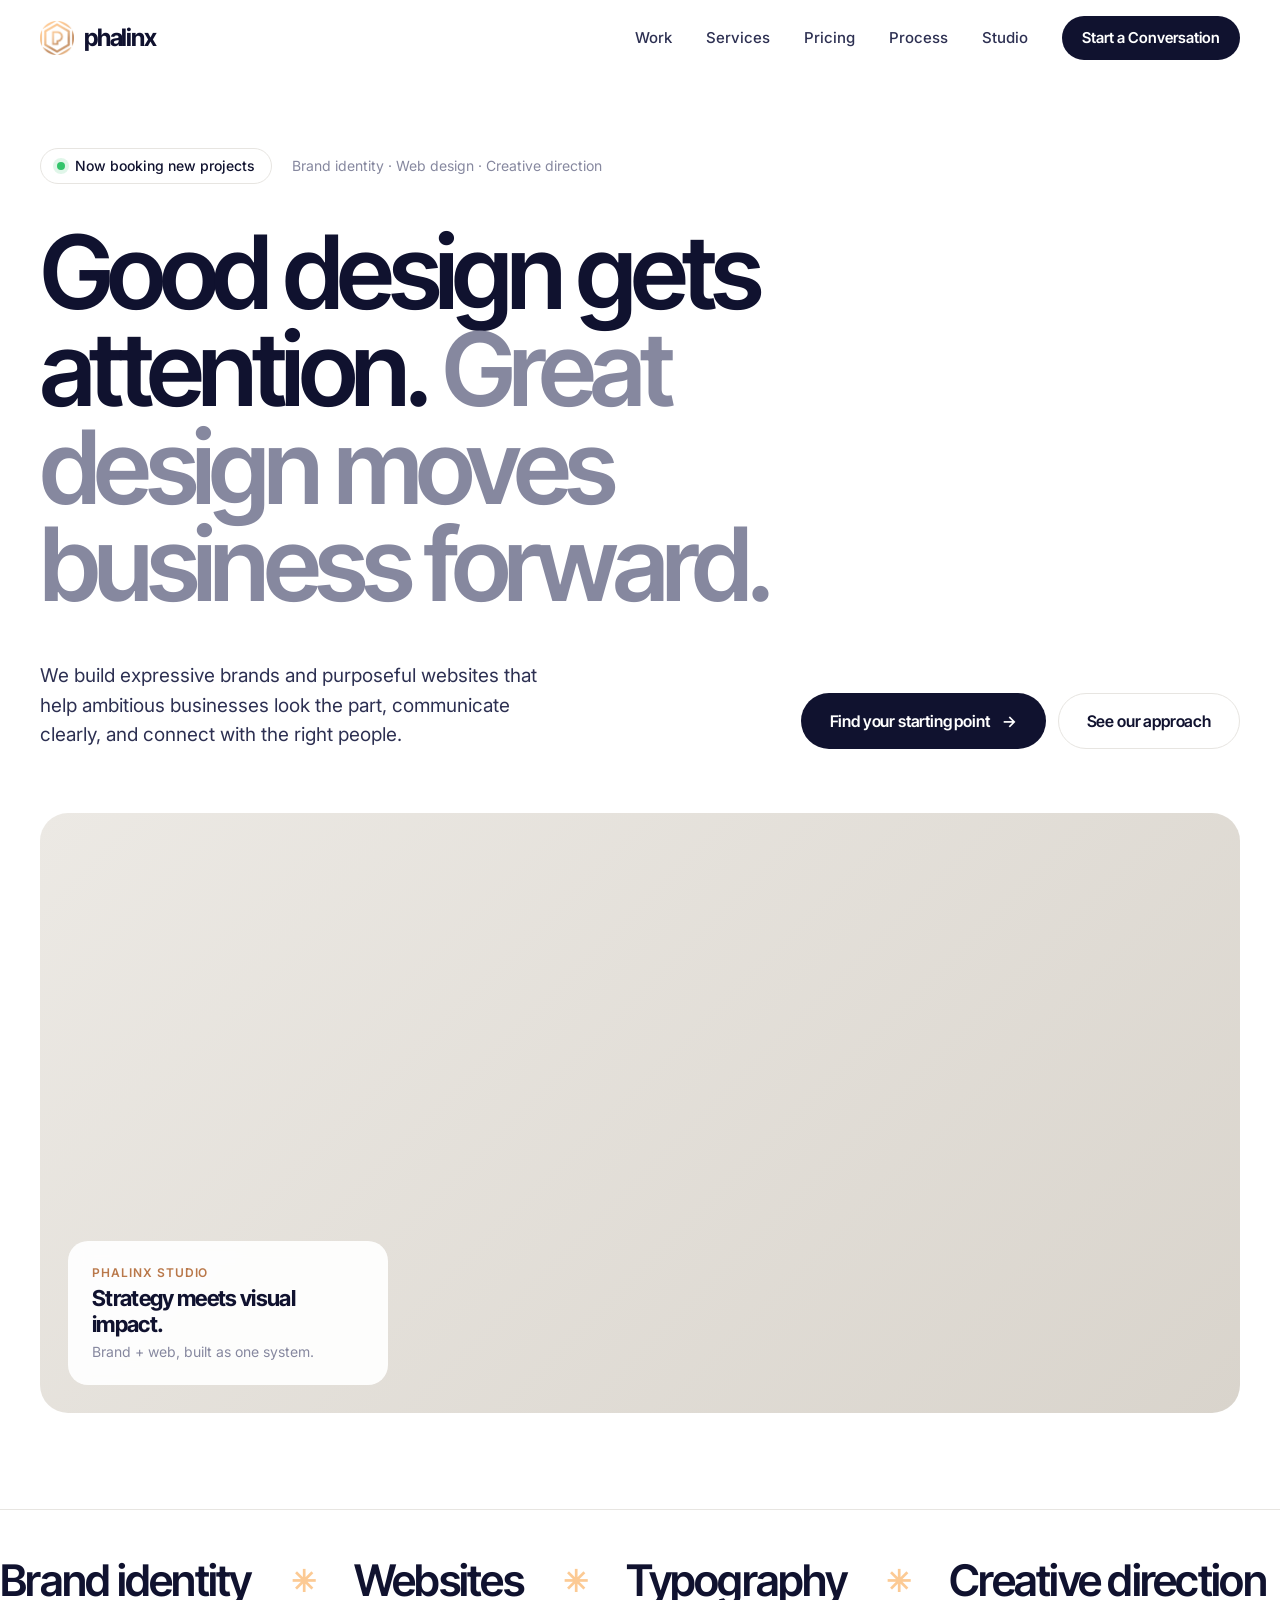
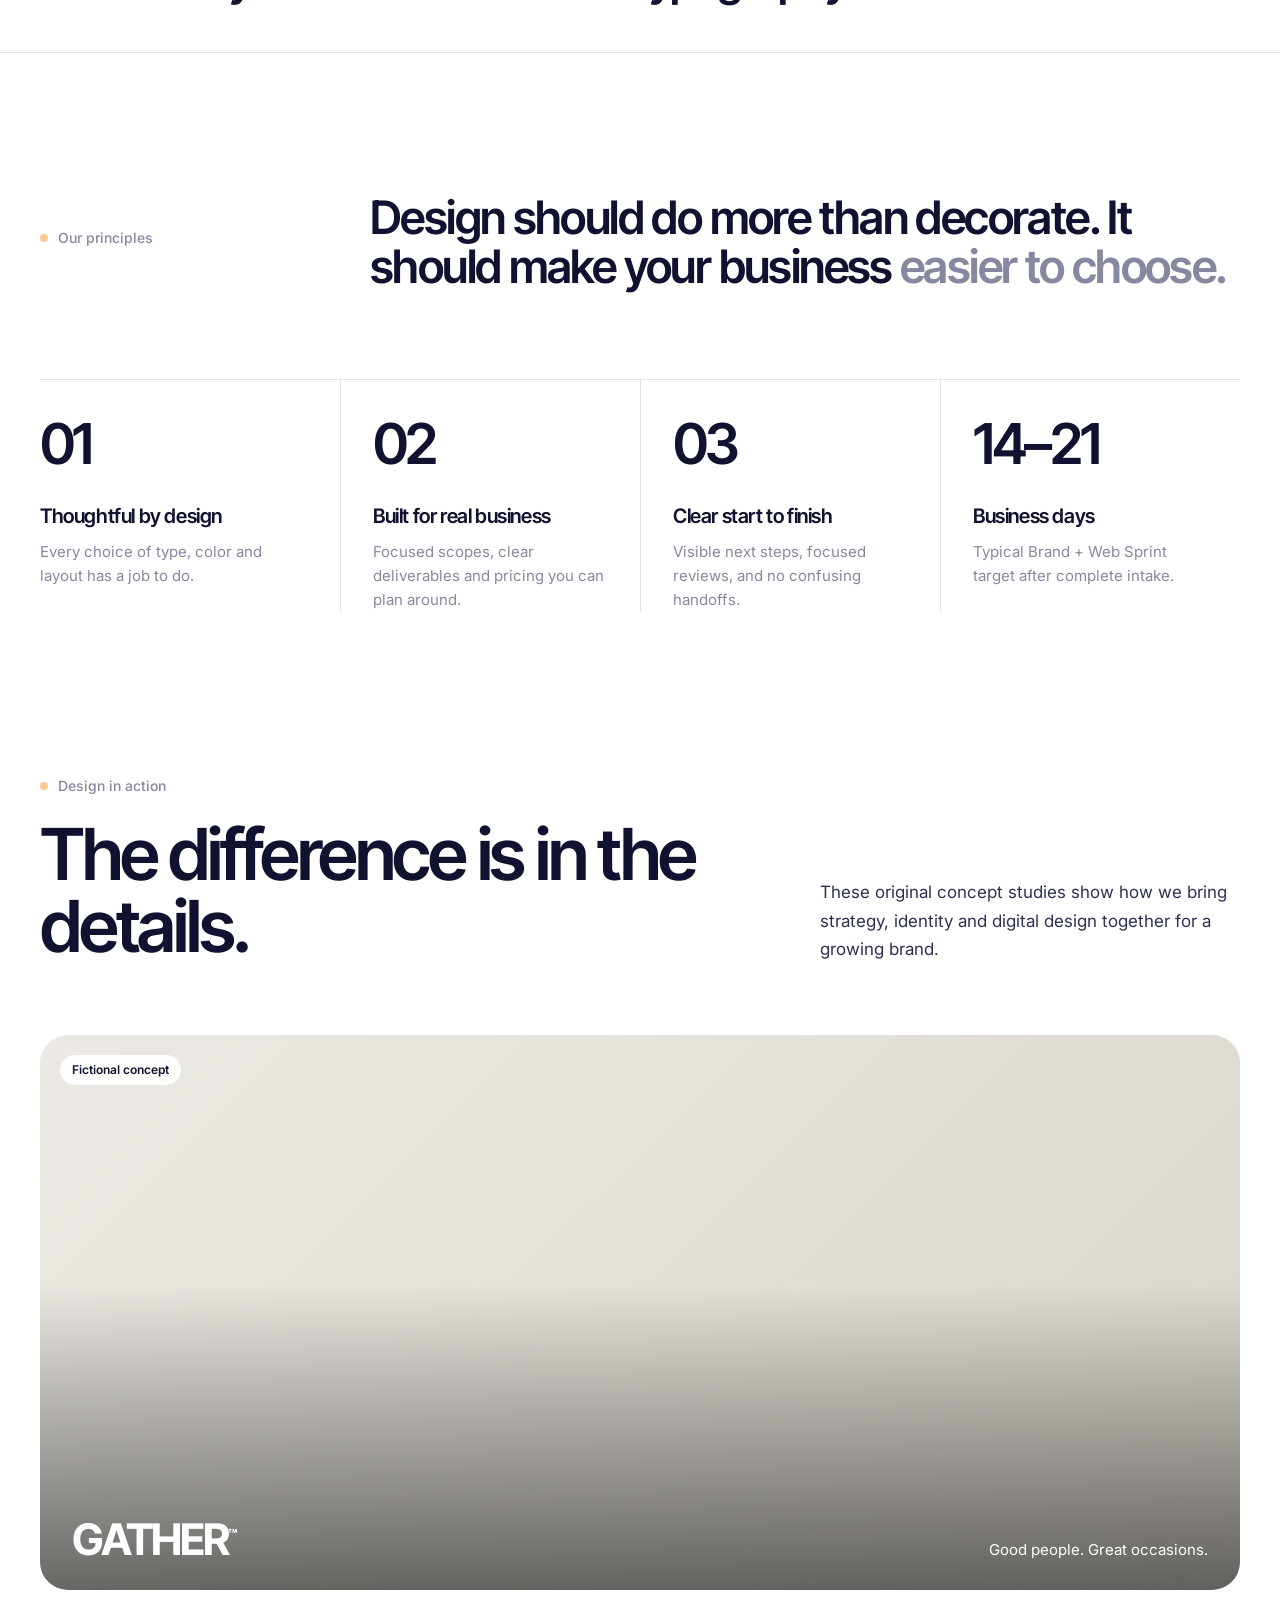
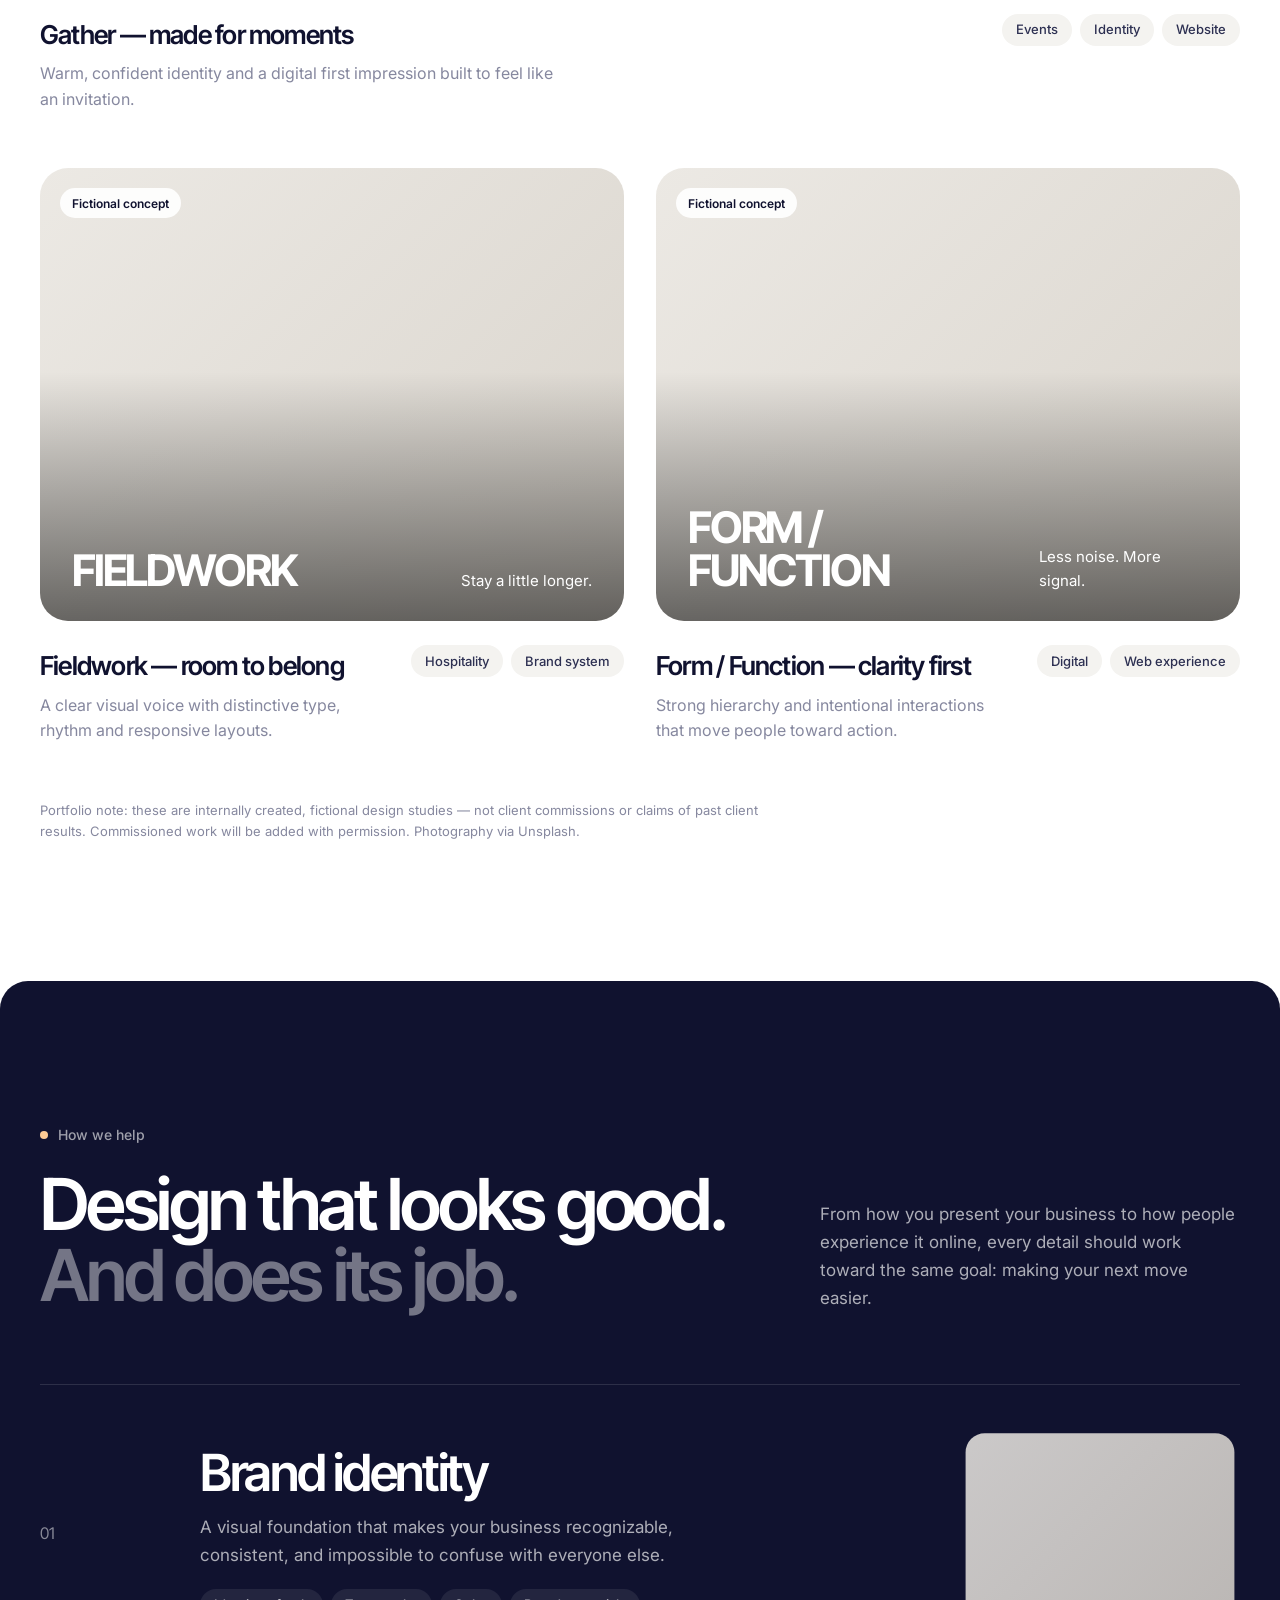
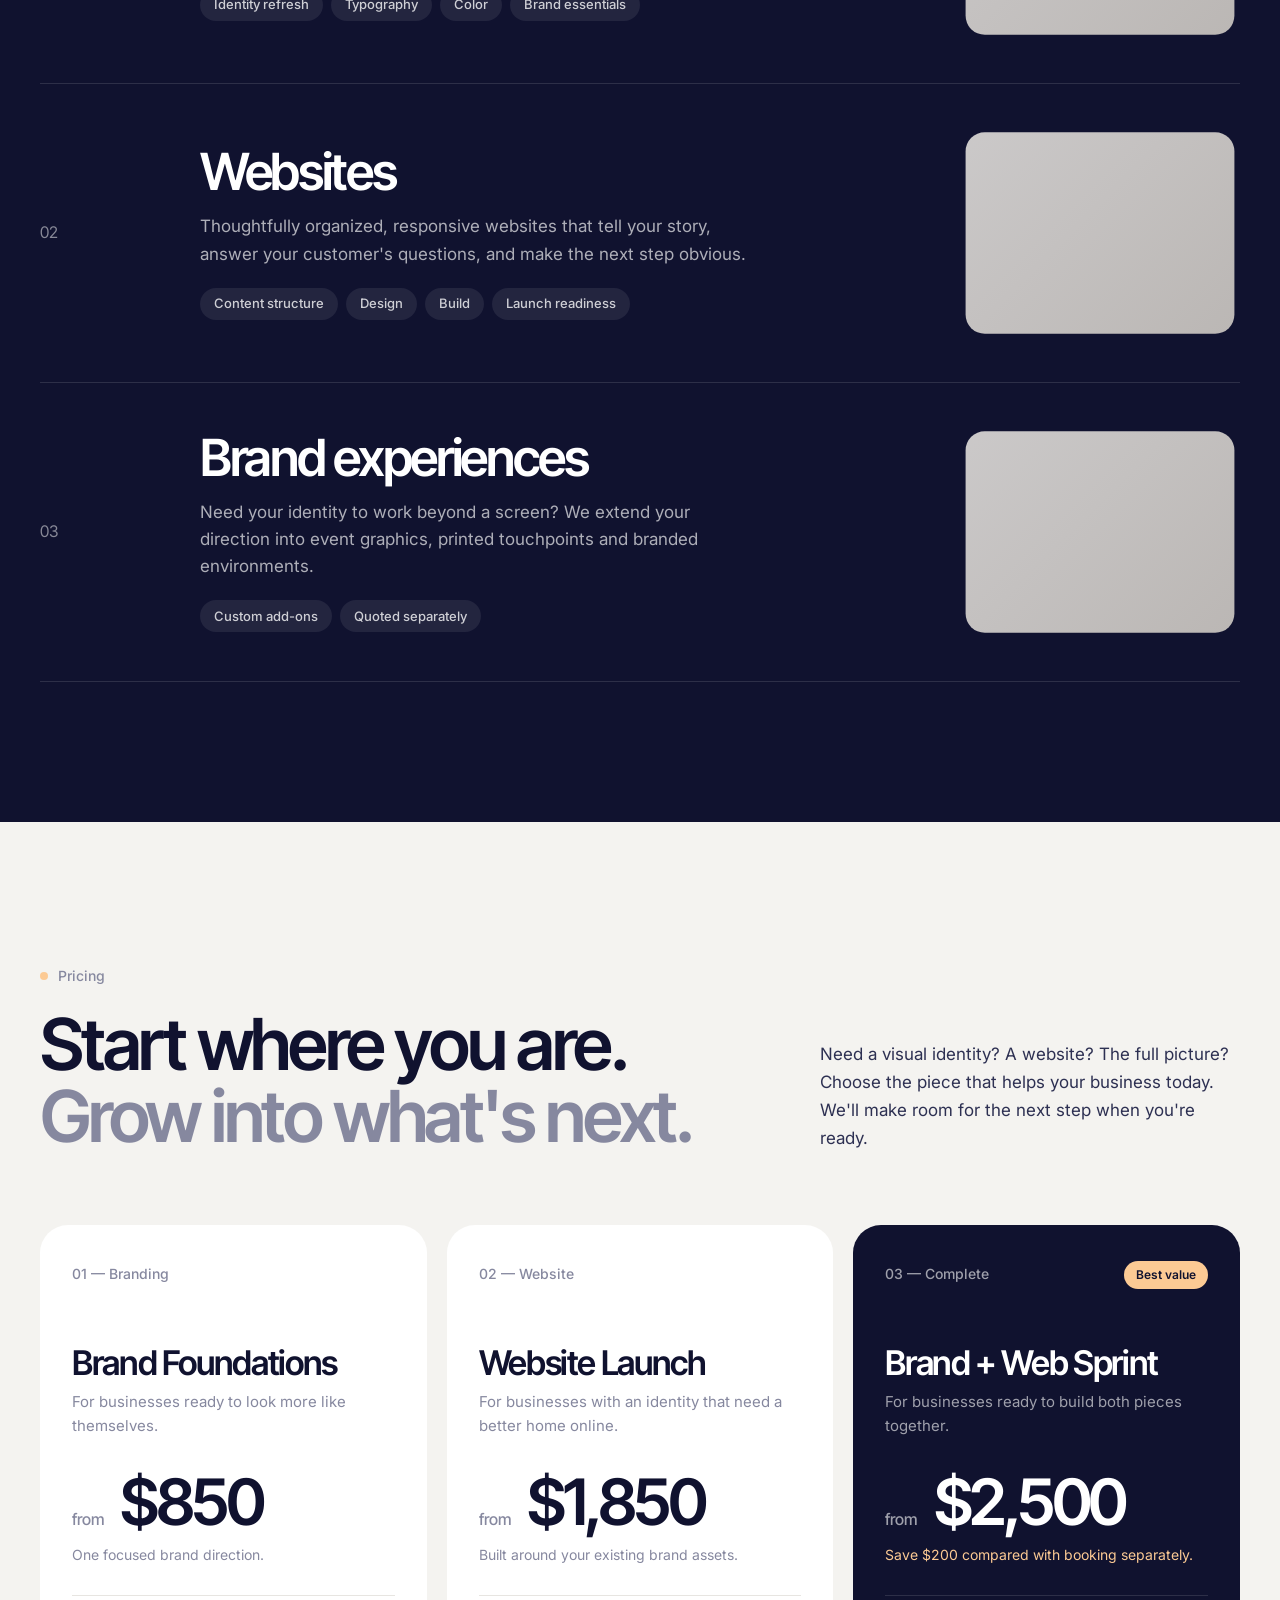
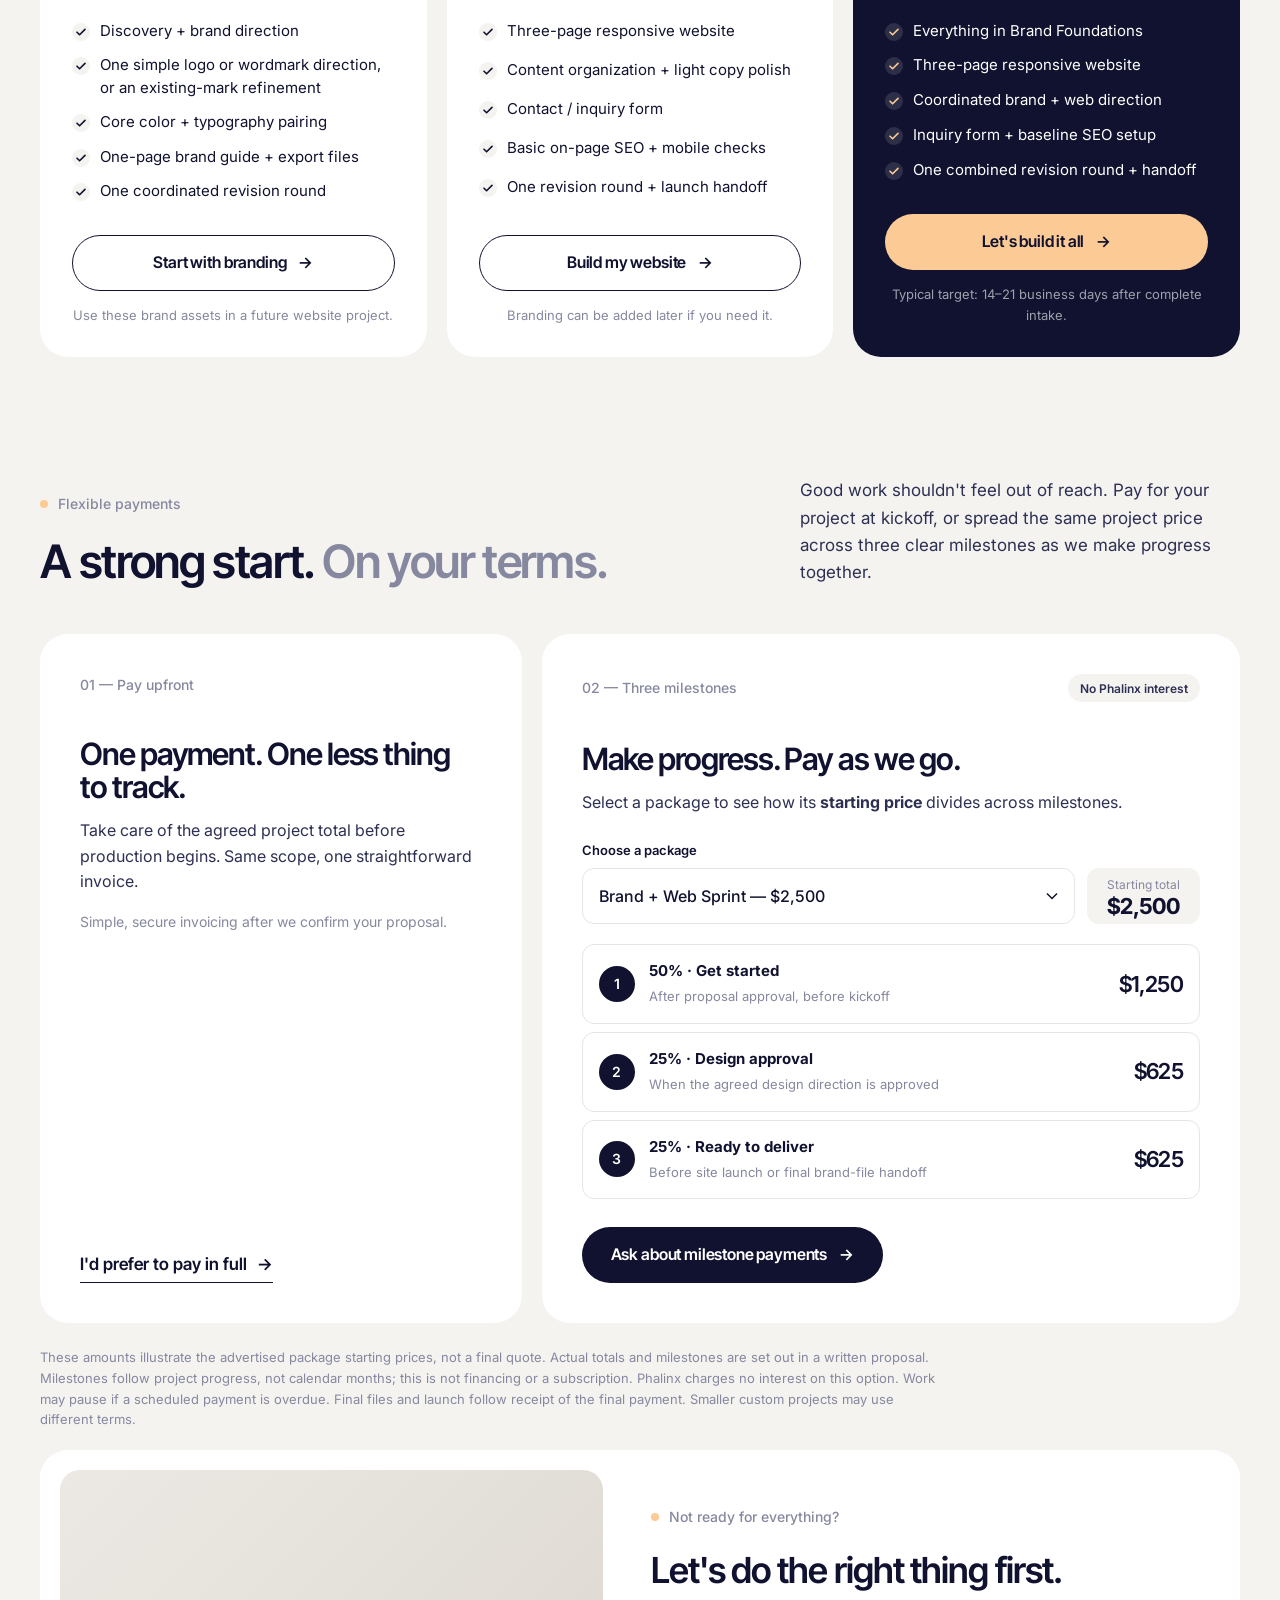
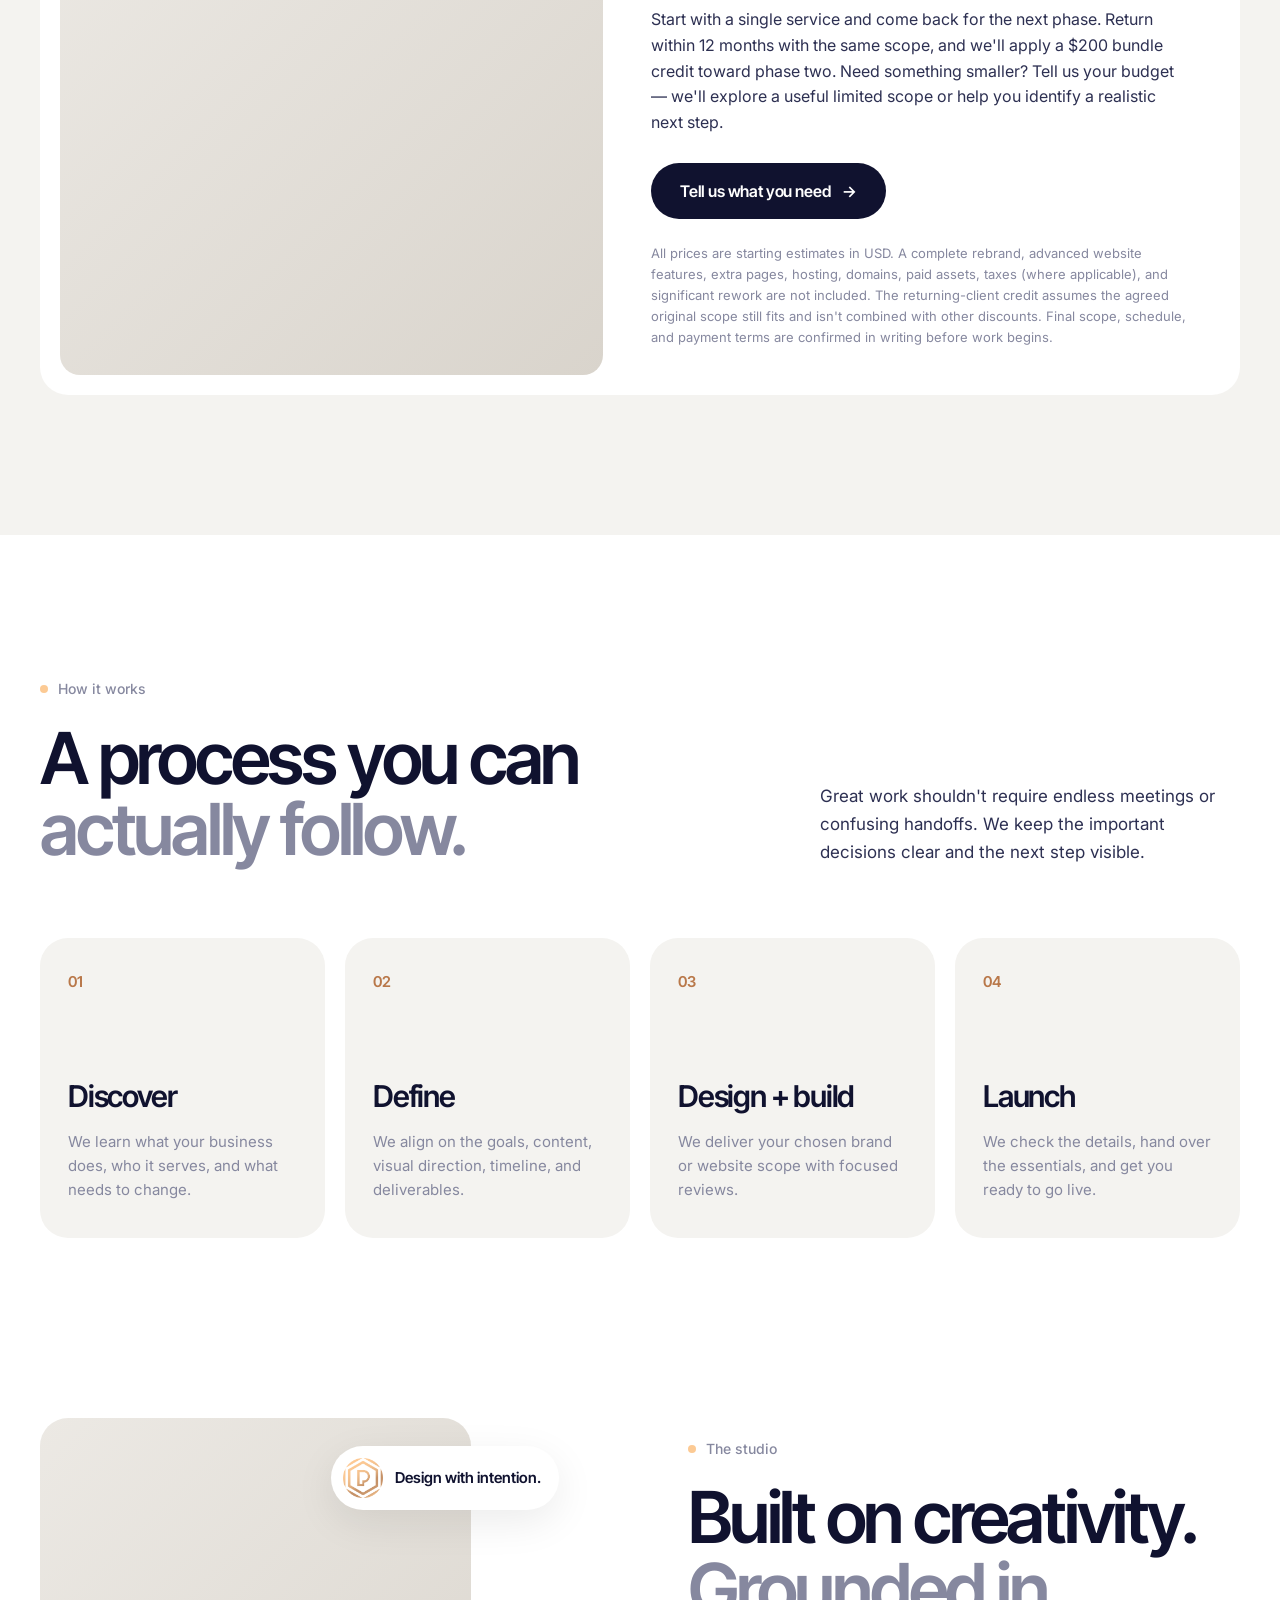
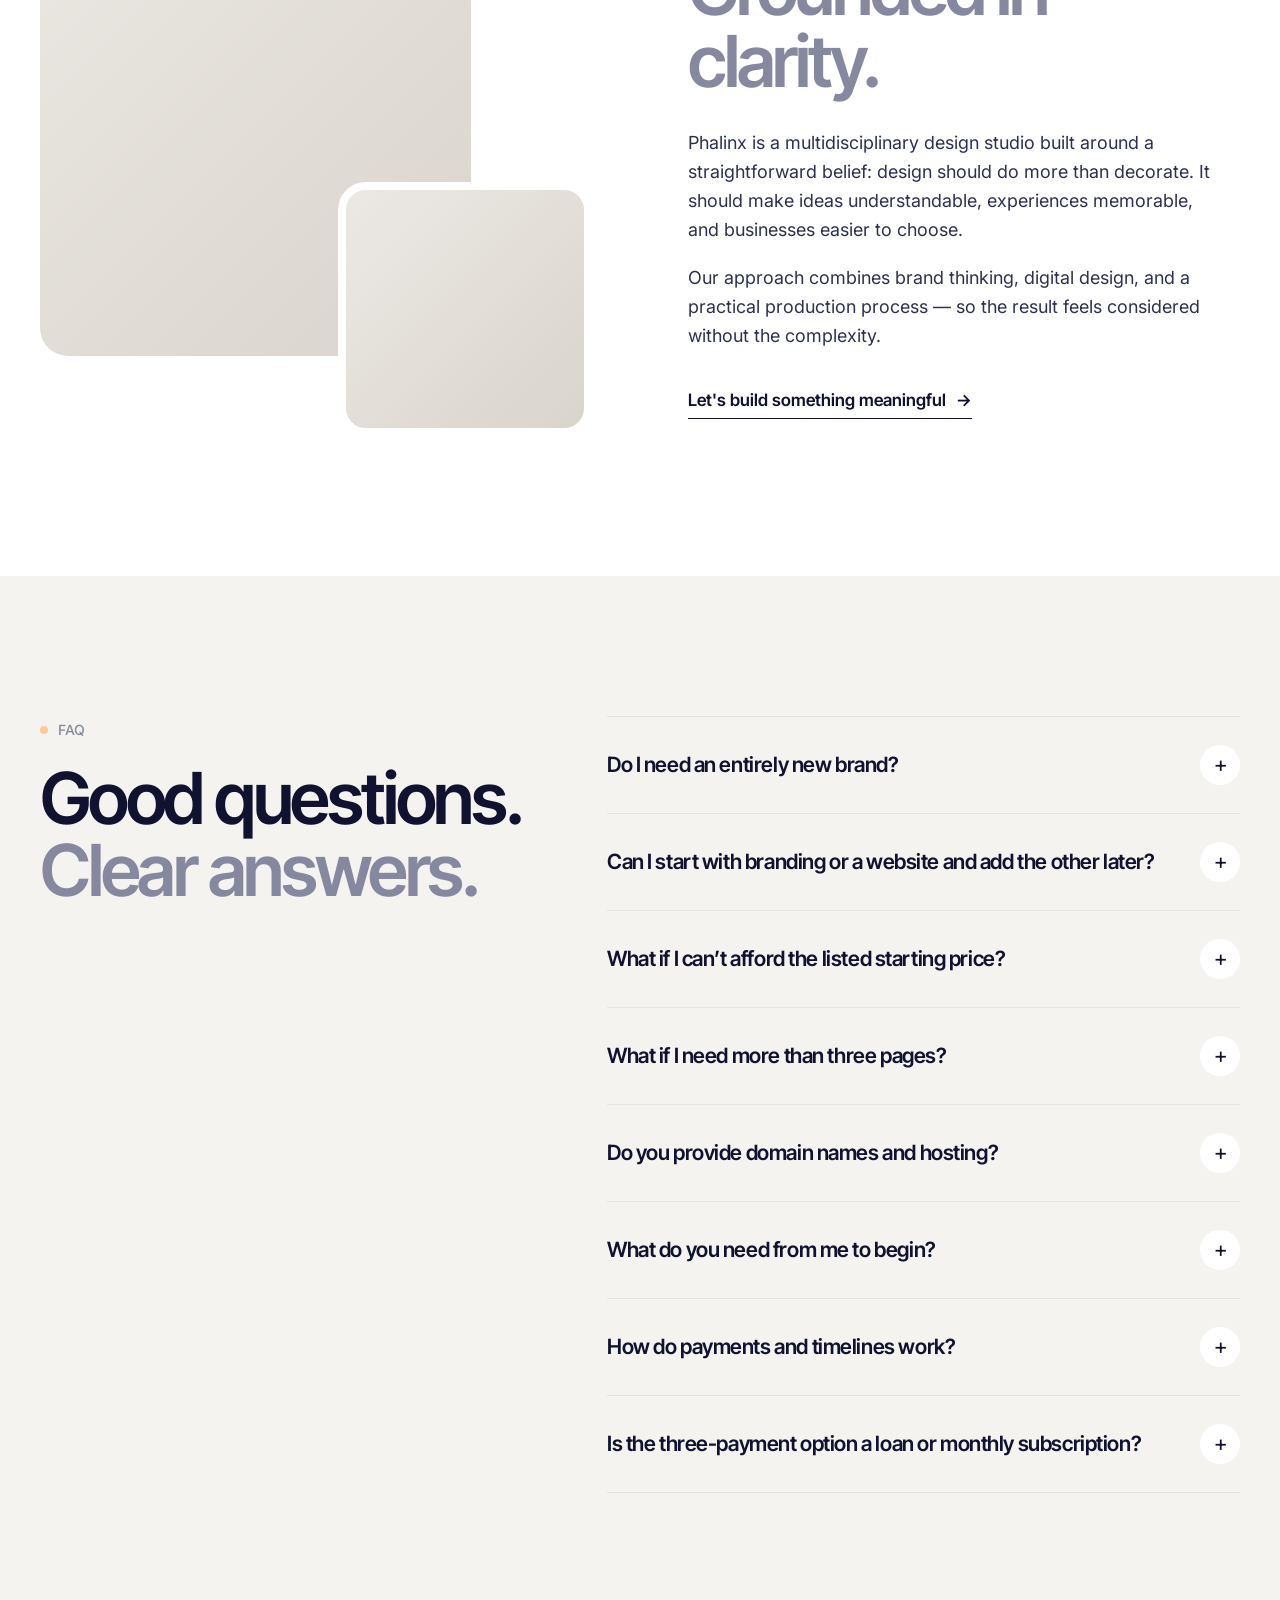
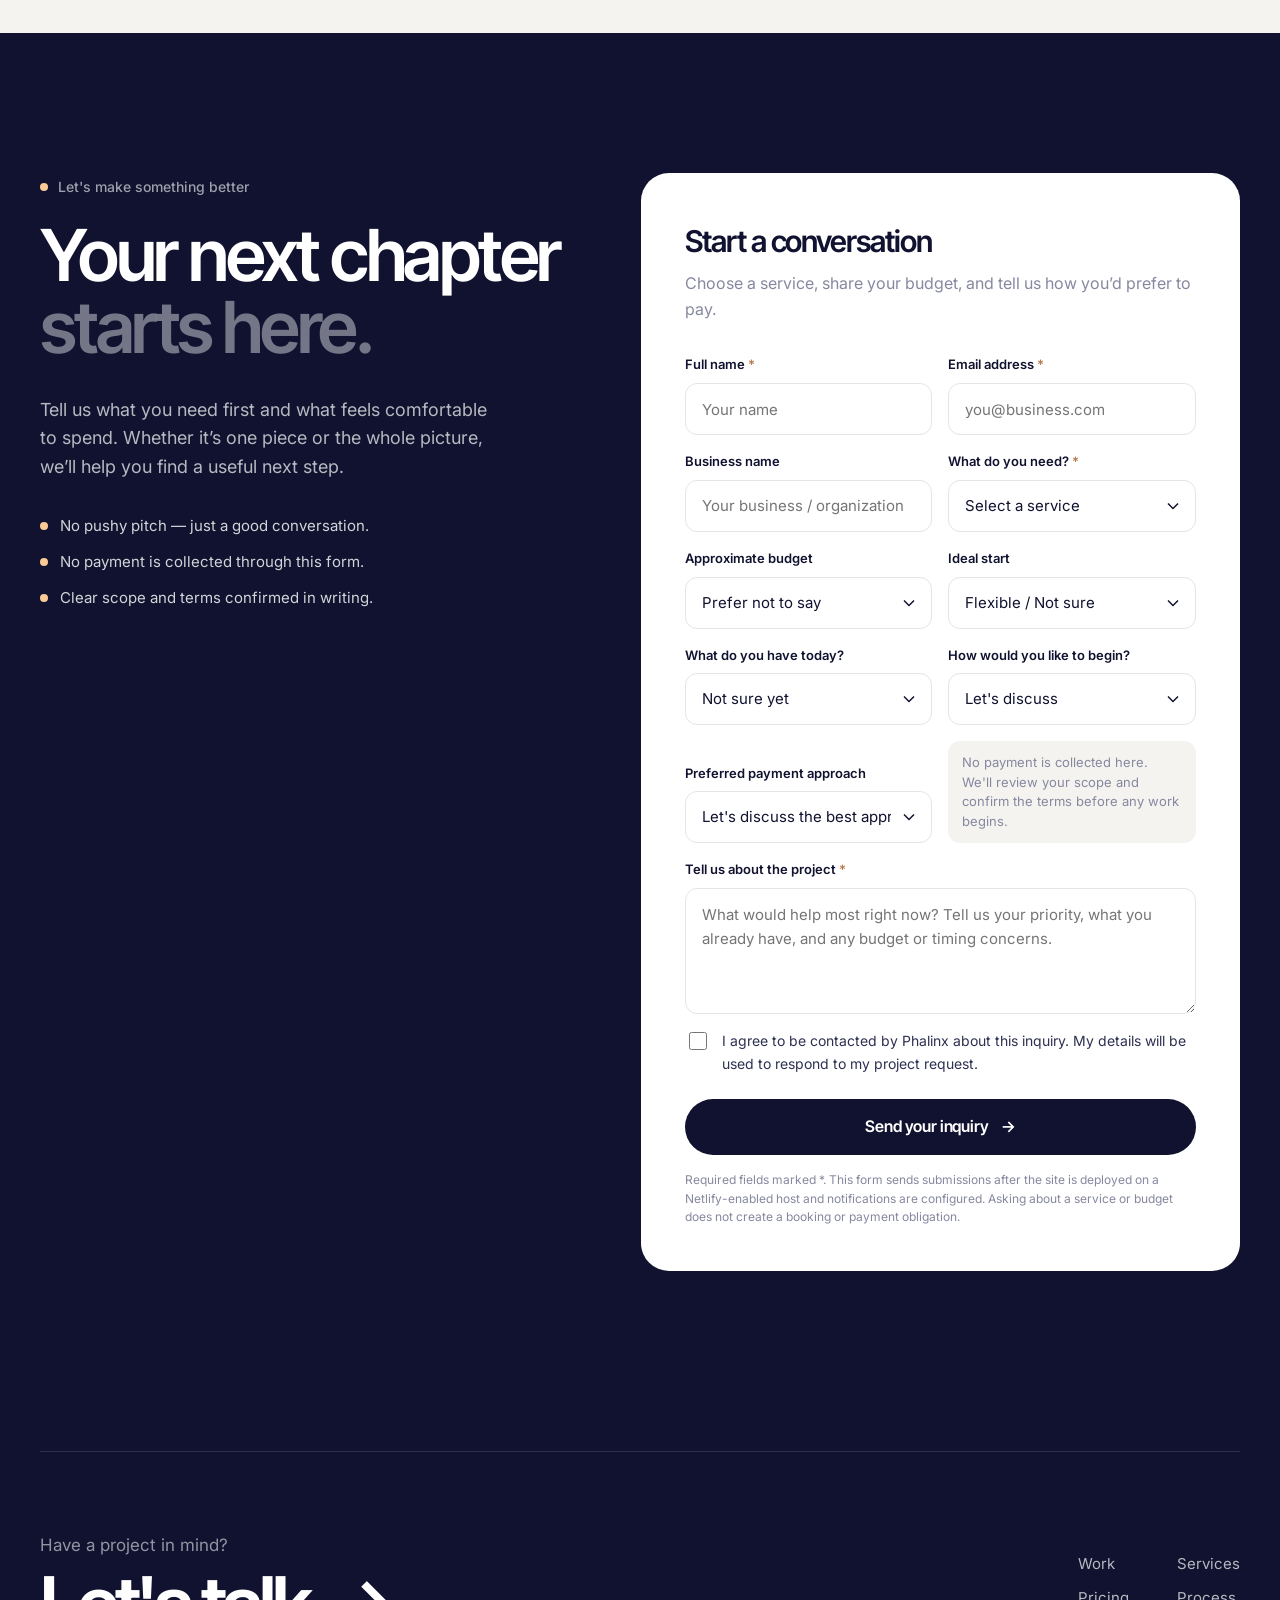
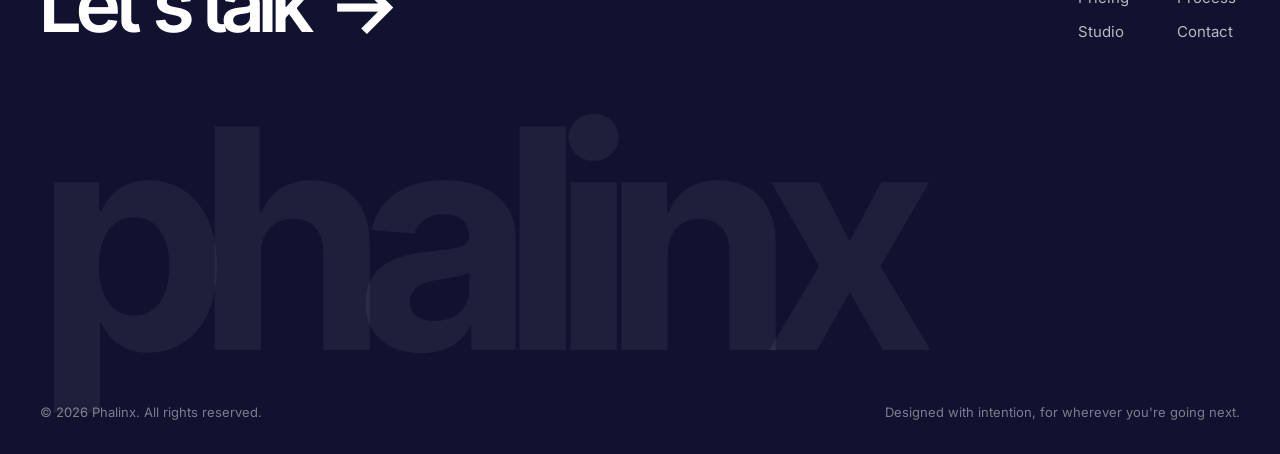
==== commit 92b39f24: "Switch dark palette from black to brand navy Co-Authored-By: Claude Opus 5.5 <noreply@anthropic.com>" ====
--- a/index.html
+++ b/index.html
@@ -3,7 +3,7 @@
 <head>
   <meta charset="utf-8">
   <meta name="viewport" content="width=device-width, initial-scale=1">
-  <meta name="theme-color" content="#ffffff">
+  <meta name="theme-color" content="#10122f">
   <meta name="description" content="Phalinx is a design studio creating thoughtful brand identities and high-impact websites for growing businesses. Branding that feels right. Websites that work hard.">
   <meta property="og:type" content="website">
   <meta property="og:title" content="Phalinx — Brand identities & websites with intention">
--- a/styles.css
+++ b/styles.css
@@ -2,14 +2,15 @@
 :root{
   --bg:#ffffff;
   --bg-soft:#f4f3f0;
-  --ink:#0d0d12;
-  --ink-2:#2a2a33;
-  --muted:#8a8994;
+  --ink:#10122f;
+  --ink-2:#2d3052;
+  --muted:#86889f;
   --line:#e7e5e1;
-  --dark:#0d0d12;
-  --dark-2:#17171f;
+  --dark:#10122f;
+  --dark-2:#1a1d42;
+  --navy-hover:#252963;
   --dark-line:rgba(255,255,255,.12);
-  --accent:#f2b27a;
+  --accent:#fcca94;
   --accent-ink:#b9784a;
   --radius-lg:28px;
   --radius:20px;
@@ -53,7 +54,7 @@
 .button .arrow,.text-link .arrow,.footer-big-link .arrow{display:inline-block;transition:transform .3s var(--ease)}
 .button:hover .arrow,.text-link:hover .arrow,.footer-big-link:hover .arrow{transform:translateX(4px)}
 .button--dark{background:var(--ink);color:#fff}
-.button--dark:hover{background:#2c2c36}
+.button--dark:hover{background:var(--navy-hover)}
 .button--ghost{border-color:var(--line);color:var(--ink)}
 .button--ghost:hover{border-color:var(--ink)}
 .button--outline{border-color:var(--ink);color:var(--ink);background:transparent}
@@ -81,7 +82,7 @@
 .primary-links>a:not(.nav-cta)::after{content:"";position:absolute;left:0;right:0;bottom:-4px;height:1px;background:currentColor;transform:scaleX(0);transform-origin:left;transition:transform .3s var(--ease)}
 .primary-links>a:not(.nav-cta):hover::after{transform:scaleX(1)}
 .nav-cta{display:inline-flex;align-items:center;height:44px;padding:0 20px;border-radius:999px;background:var(--ink);color:#fff;font-family:var(--display);font-size:15px;font-weight:600;transition:background .2s}
-.nav-cta:hover{background:#2c2c36}
+.nav-cta:hover{background:var(--navy-hover)}
 .nav-toggle{display:none}
 
 /* HERO */
@@ -167,12 +168,12 @@
 .package-note--accent{color:var(--accent)}
 .package-list{list-style:none;margin:0 0 32px;padding:24px 0 0;border-top:1px solid var(--line);display:grid;gap:12px;flex:1}
 .package-list li{position:relative;padding-left:28px;font-size:15px;line-height:1.5}
-.package-list li::before{content:"";position:absolute;left:0;top:3px;width:18px;height:18px;border-radius:50%;background:var(--bg-soft) url("data:image/svg+xml,%3Csvg xmlns='http://www.w3.org/2000/svg' viewBox='0 0 18 18'%3E%3Cpath d='M5 9.2l2.6 2.6L13 6.4' fill='none' stroke='%230d0d12' stroke-width='1.6' stroke-linecap='round' stroke-linejoin='round'/%3E%3C/svg%3E") center/18px no-repeat}
+.package-list li::before{content:"";position:absolute;left:0;top:3px;width:18px;height:18px;border-radius:50%;background:var(--bg-soft) url("data:image/svg+xml,%3Csvg xmlns='http://www.w3.org/2000/svg' viewBox='0 0 18 18'%3E%3Cpath d='M5 9.2l2.6 2.6L13 6.4' fill='none' stroke='%2310122f' stroke-width='1.6' stroke-linecap='round' stroke-linejoin='round'/%3E%3C/svg%3E") center/18px no-repeat}
 .package-foot{margin:14px 0 0;font-size:13px;color:var(--muted);text-align:center}
 .package--featured{background:var(--dark);color:#fff}
 .package--featured .package-label,.package--featured .package-for,.package--featured .package-foot,.package--featured .package-price small{color:rgba(255,255,255,.6)}
 .package--featured .package-list{border-color:var(--dark-line)}
-.package--featured .package-list li::before{background-color:rgba(255,255,255,.12);background-image:url("data:image/svg+xml,%3Csvg xmlns='http://www.w3.org/2000/svg' viewBox='0 0 18 18'%3E%3Cpath d='M5 9.2l2.6 2.6L13 6.4' fill='none' stroke='%23f2b27a' stroke-width='1.6' stroke-linecap='round' stroke-linejoin='round'/%3E%3C/svg%3E")}
+.package--featured .package-list li::before{background-color:rgba(255,255,255,.12);background-image:url("data:image/svg+xml,%3Csvg xmlns='http://www.w3.org/2000/svg' viewBox='0 0 18 18'%3E%3Cpath d='M5 9.2l2.6 2.6L13 6.4' fill='none' stroke='%23fcca94' stroke-width='1.6' stroke-linecap='round' stroke-linejoin='round'/%3E%3C/svg%3E")}
 
 /* PAYMENTS */
 .payments{margin-top:120px}
@@ -257,9 +258,9 @@
 .form-card label>input:not([type=checkbox]),.form-card label>select,.form-card label>textarea{display:block;margin-top:8px}
 .form-card input:not([type=checkbox]),.form-card select,.form-card textarea{width:100%;border:1px solid var(--line);border-radius:var(--radius-sm);background:#fff;padding:0 16px;height:52px;font-size:15px;font-weight:400;transition:border-color .2s,box-shadow .2s}
 .form-card textarea{height:auto;padding:14px 16px;resize:vertical;min-height:120px}
-.form-card input:focus,.form-card select:focus,.form-card textarea:focus{outline:none;border-color:var(--ink);box-shadow:0 0 0 4px rgba(13,13,18,.06)}
-.form-card select{appearance:none;background-image:url("data:image/svg+xml,%3Csvg xmlns='http://www.w3.org/2000/svg' width='12' height='8'%3E%3Cpath d='M1 1.5l5 5 5-5' fill='none' stroke='%230d0d12' stroke-width='1.5'/%3E%3C/svg%3E");background-repeat:no-repeat;background-position:right 16px center;padding-right:40px}
-.calc-control select{appearance:none;background-image:url("data:image/svg+xml,%3Csvg xmlns='http://www.w3.org/2000/svg' width='12' height='8'%3E%3Cpath d='M1 1.5l5 5 5-5' fill='none' stroke='%230d0d12' stroke-width='1.5'/%3E%3C/svg%3E");background-repeat:no-repeat;background-position:right 16px center;padding-right:40px}
+.form-card input:focus,.form-card select:focus,.form-card textarea:focus{outline:none;border-color:var(--ink);box-shadow:0 0 0 4px rgba(16,18,47,.06)}
+.form-card select{appearance:none;background-image:url("data:image/svg+xml,%3Csvg xmlns='http://www.w3.org/2000/svg' width='12' height='8'%3E%3Cpath d='M1 1.5l5 5 5-5' fill='none' stroke='%2310122f' stroke-width='1.5'/%3E%3C/svg%3E");background-repeat:no-repeat;background-position:right 16px center;padding-right:40px}
+.calc-control select{appearance:none;background-image:url("data:image/svg+xml,%3Csvg xmlns='http://www.w3.org/2000/svg' width='12' height='8'%3E%3Cpath d='M1 1.5l5 5 5-5' fill='none' stroke='%2310122f' stroke-width='1.5'/%3E%3C/svg%3E");background-repeat:no-repeat;background-position:right 16px center;padding-right:40px}
 .form-row--payment{align-items:end}
 .form-help{font-size:13px;color:var(--muted);background:var(--bg-soft);border-radius:var(--radius-sm);padding:12px 14px;line-height:1.5}
 .message-label{margin-bottom:16px}
@@ -282,7 +283,7 @@
 
 /* MODAL */
 .inquiry-modal{width:min(780px,calc(100% - 32px));max-height:calc(100dvh - 32px);padding:0;border:0;border-radius:var(--radius-lg);background:#fff;color:var(--ink);overflow:hidden}
-.inquiry-modal::backdrop{background:rgba(13,13,18,.55);backdrop-filter:blur(6px)}
+.inquiry-modal::backdrop{background:rgba(16,18,47,.55);backdrop-filter:blur(6px)}
 .inquiry-modal-shell{display:flex;flex-direction:column;max-height:calc(100dvh - 32px)}
 .inquiry-modal-toolbar{display:flex;justify-content:space-between;align-items:center;padding:16px 20px 16px 24px;border-bottom:1px solid var(--line)}
 .inquiry-modal-brand{display:flex;align-items:center;gap:10px;font-family:var(--display);font-weight:600}
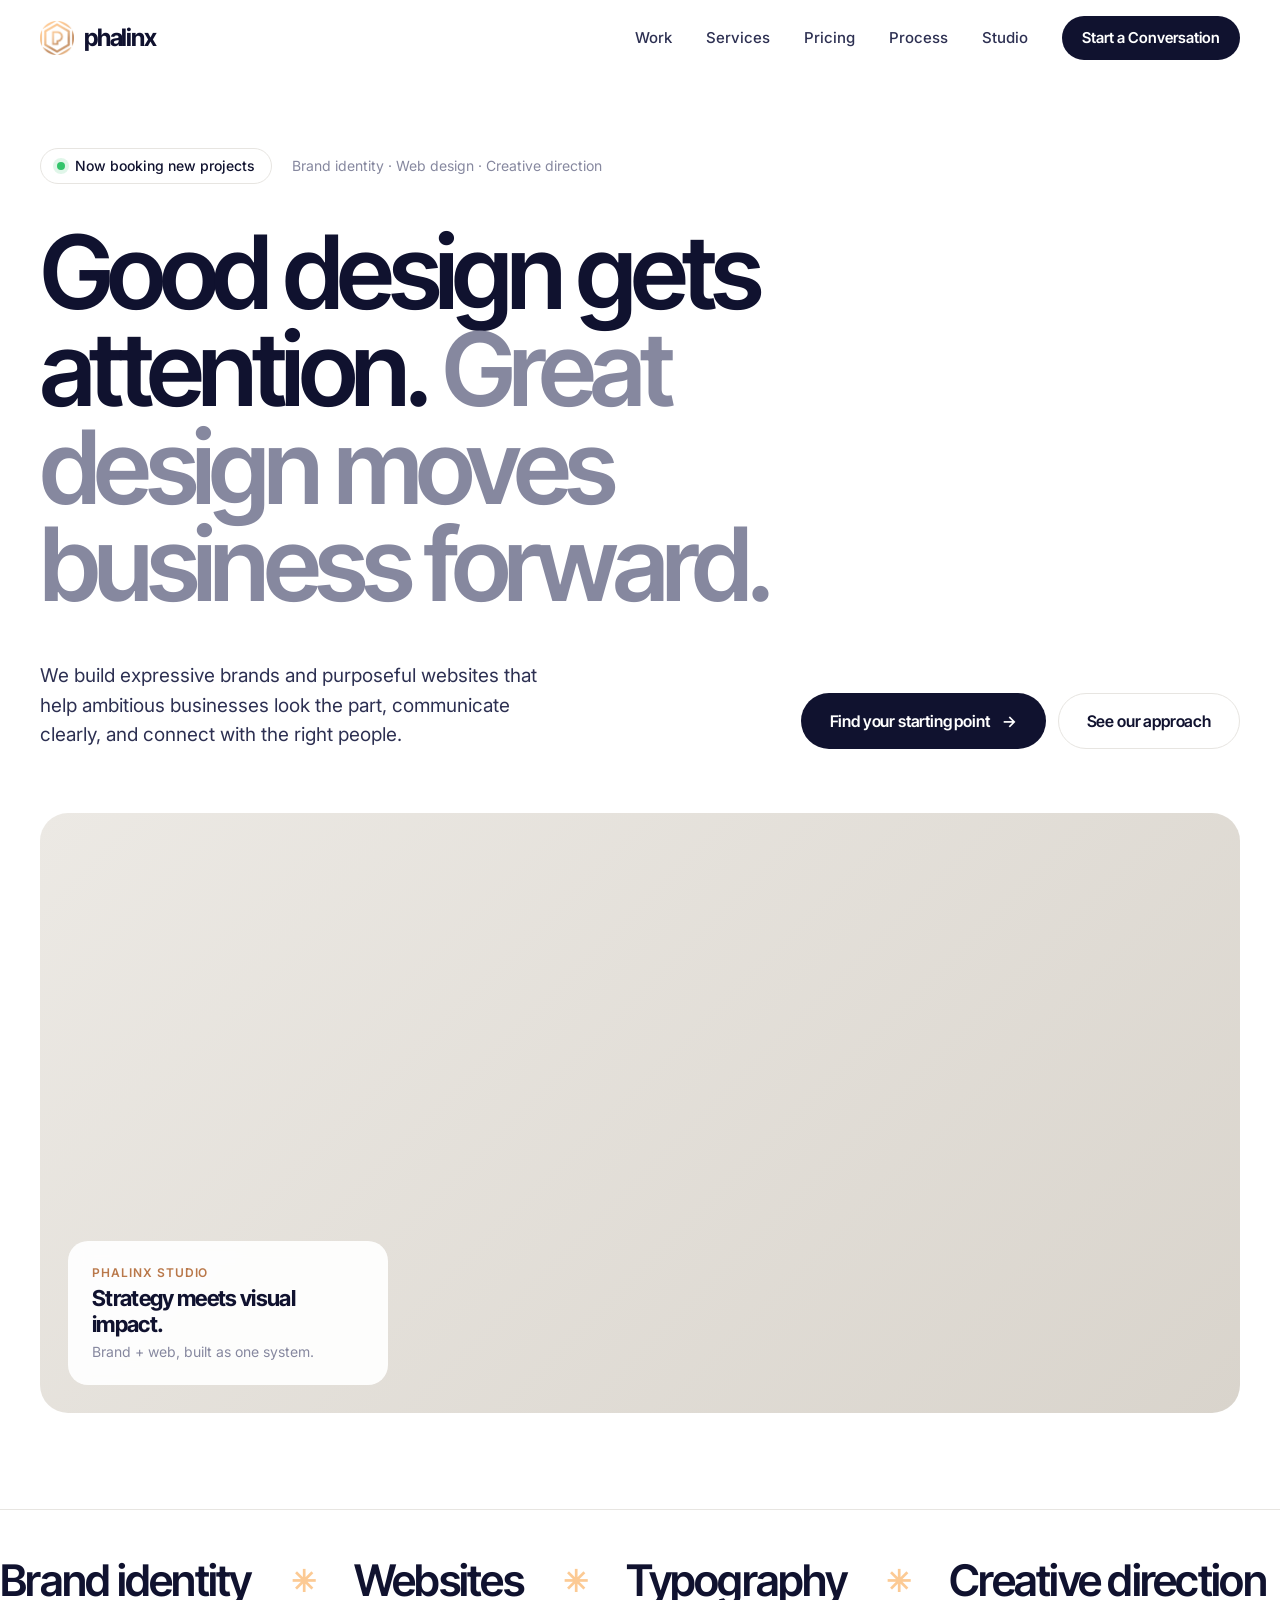
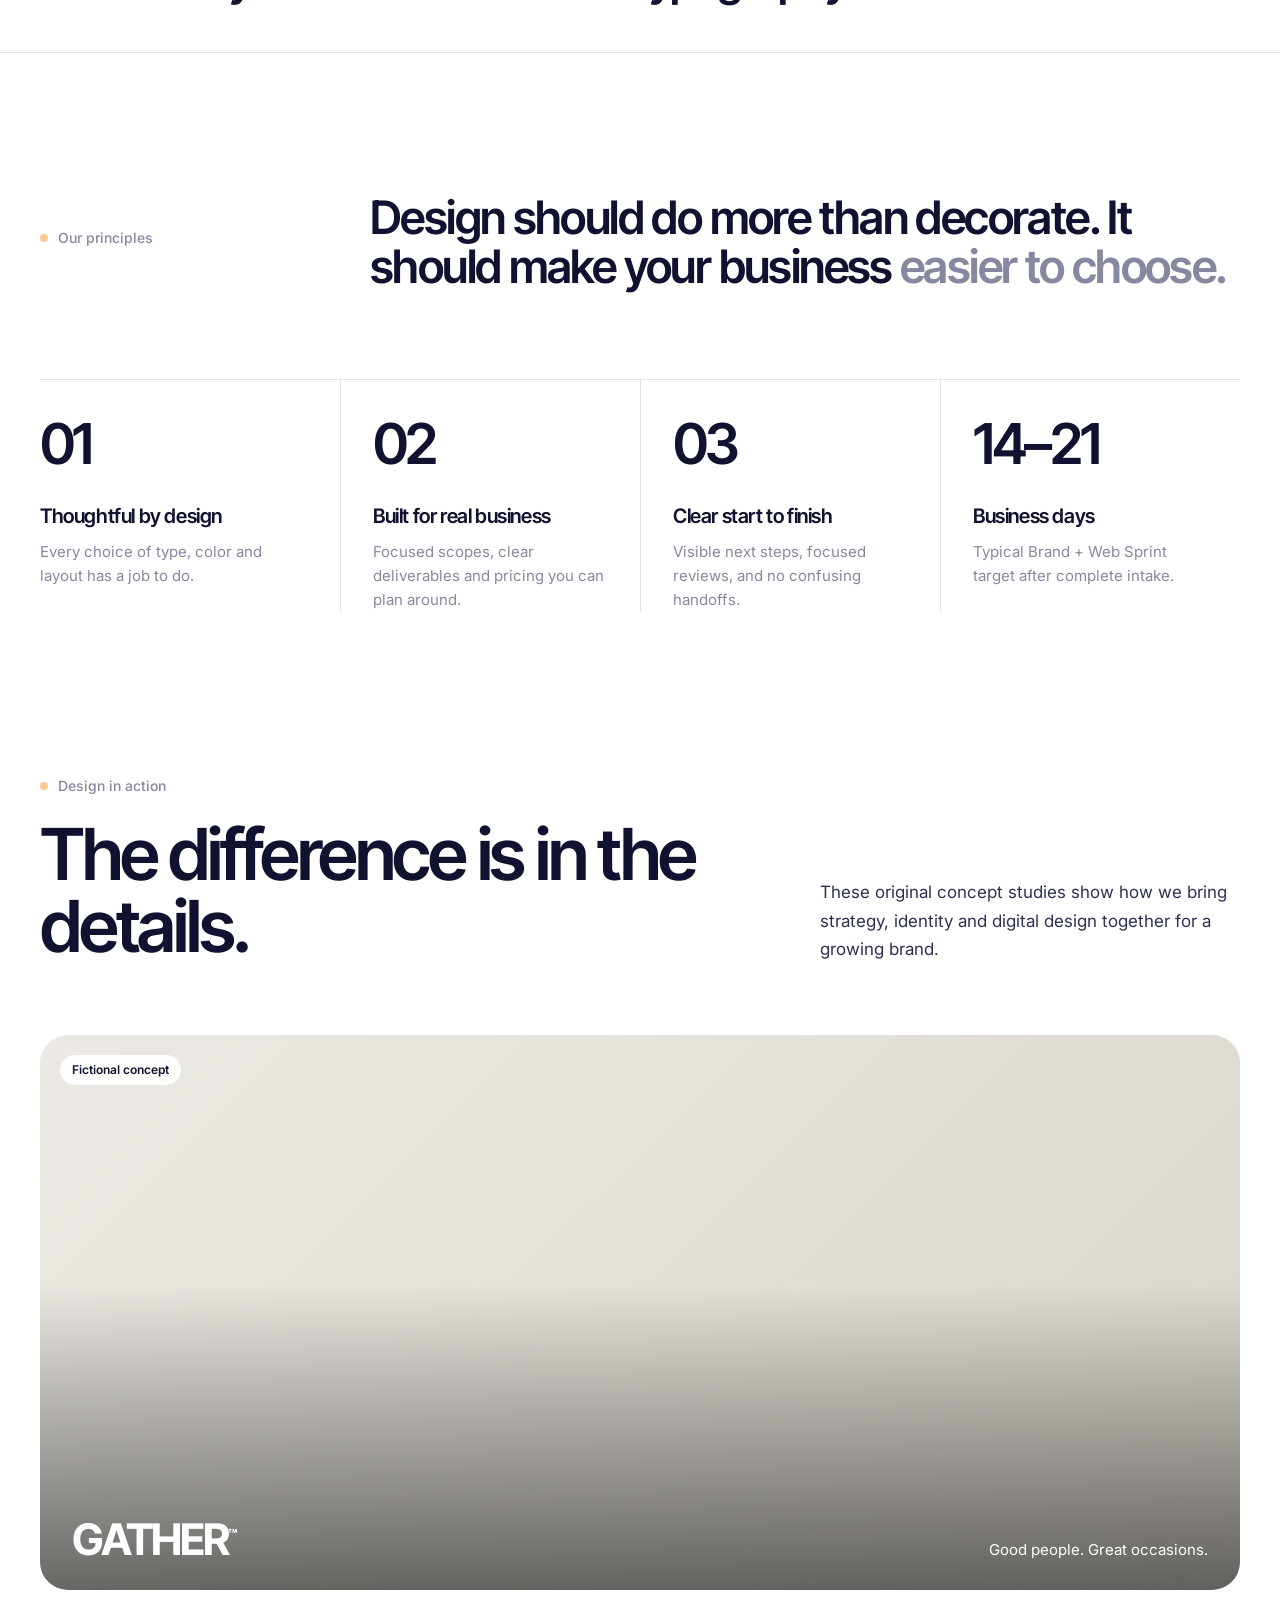
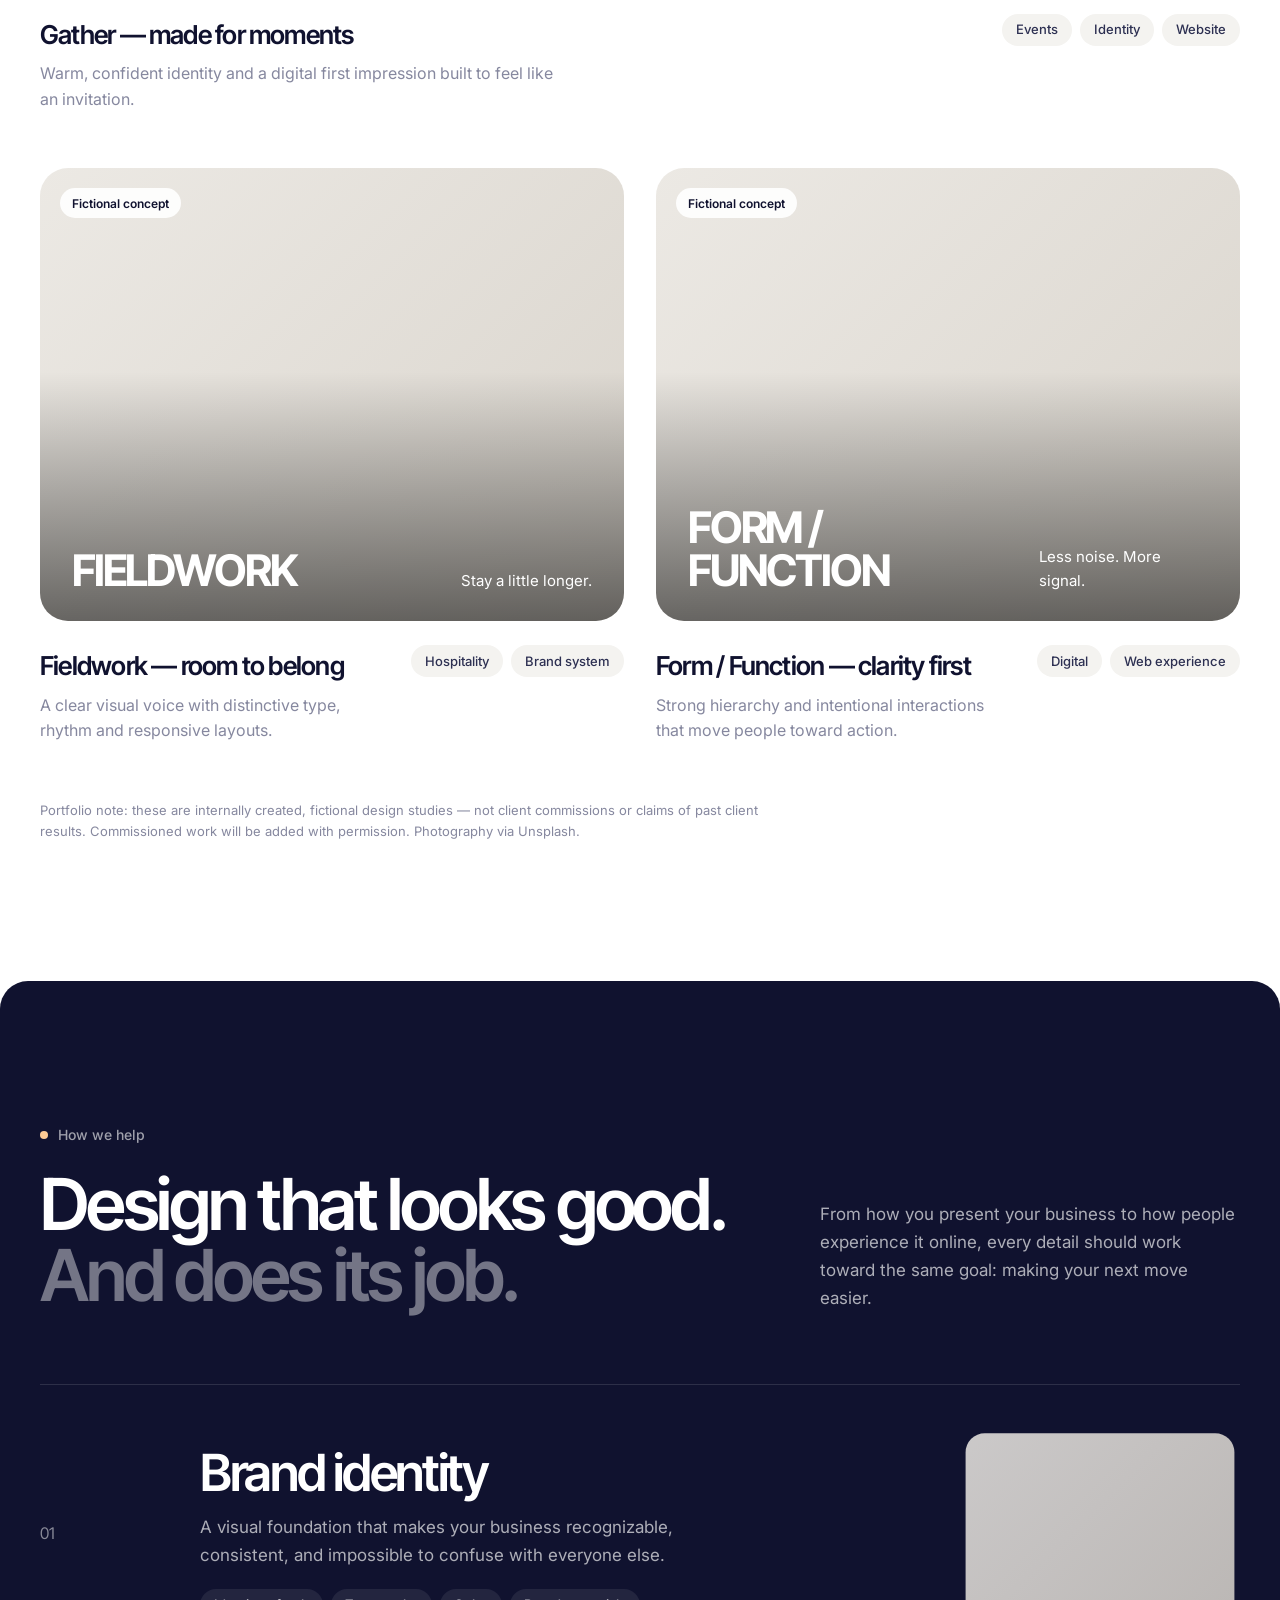
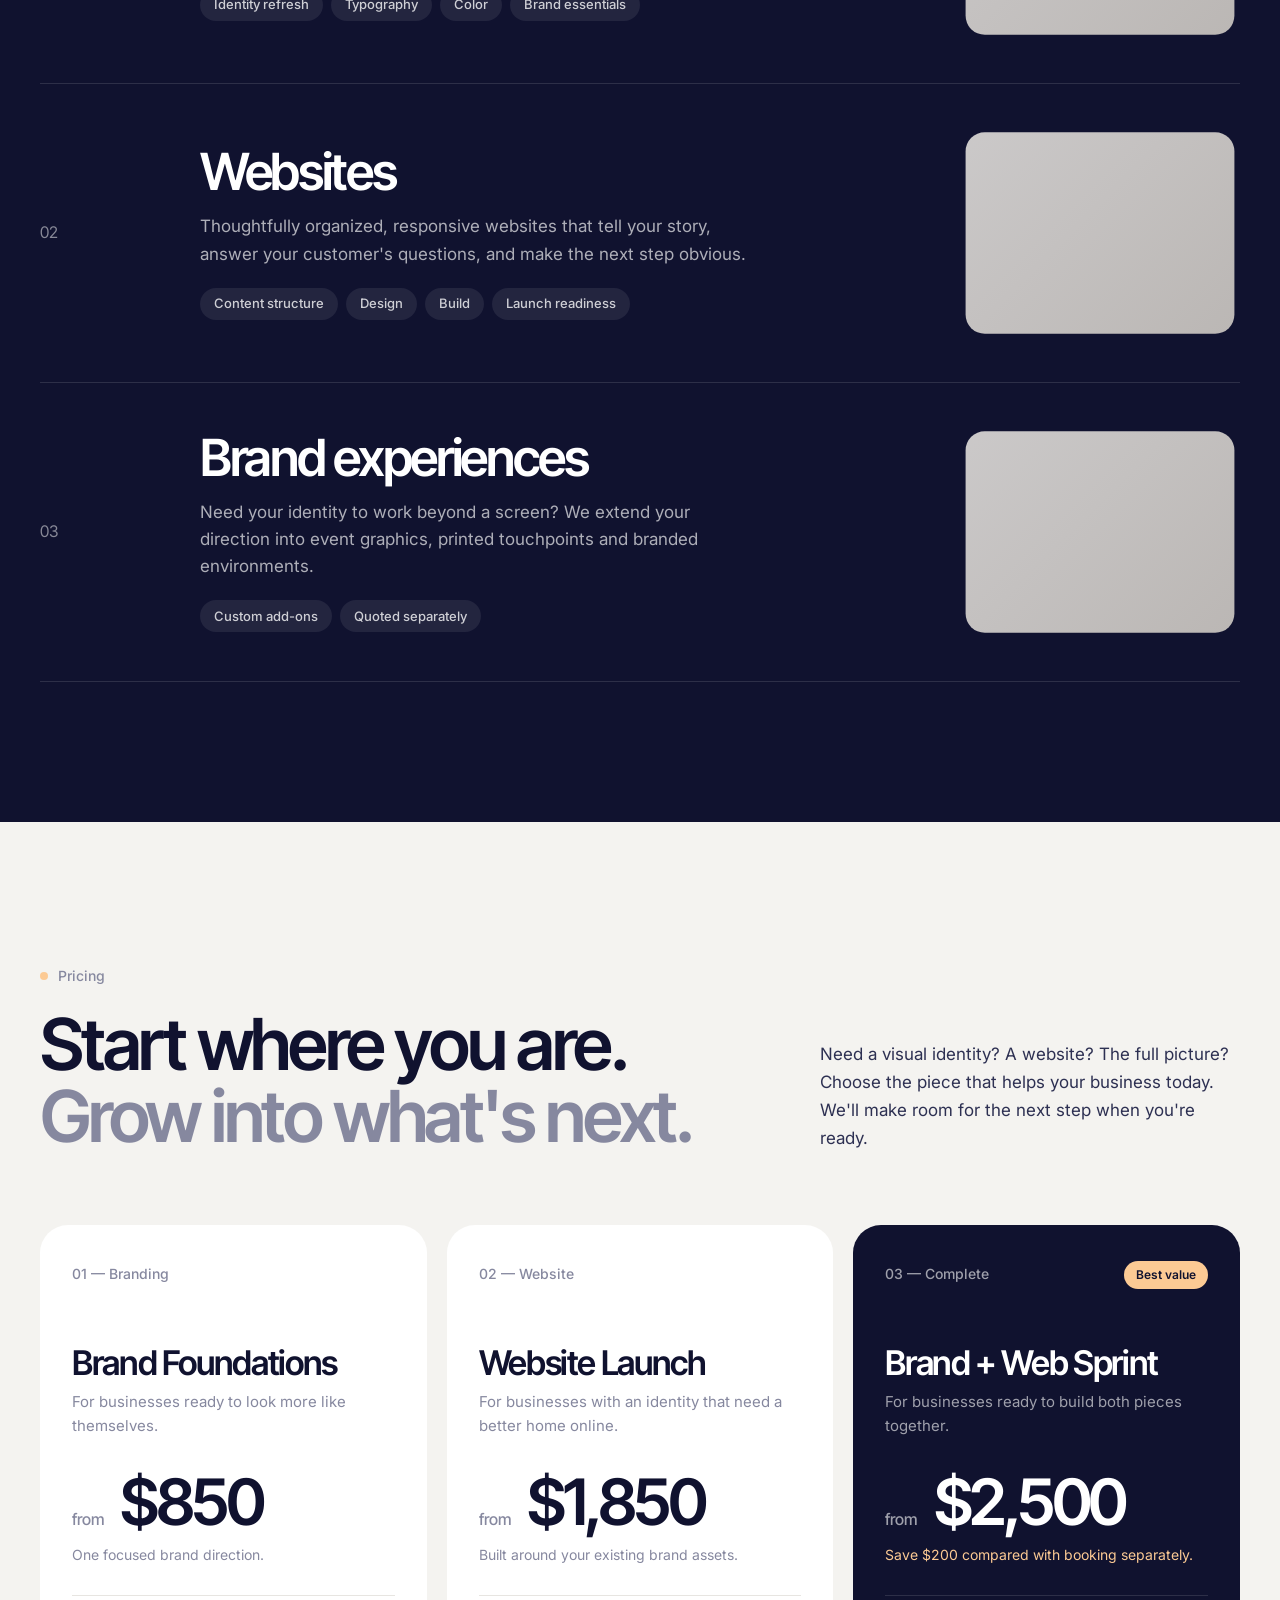
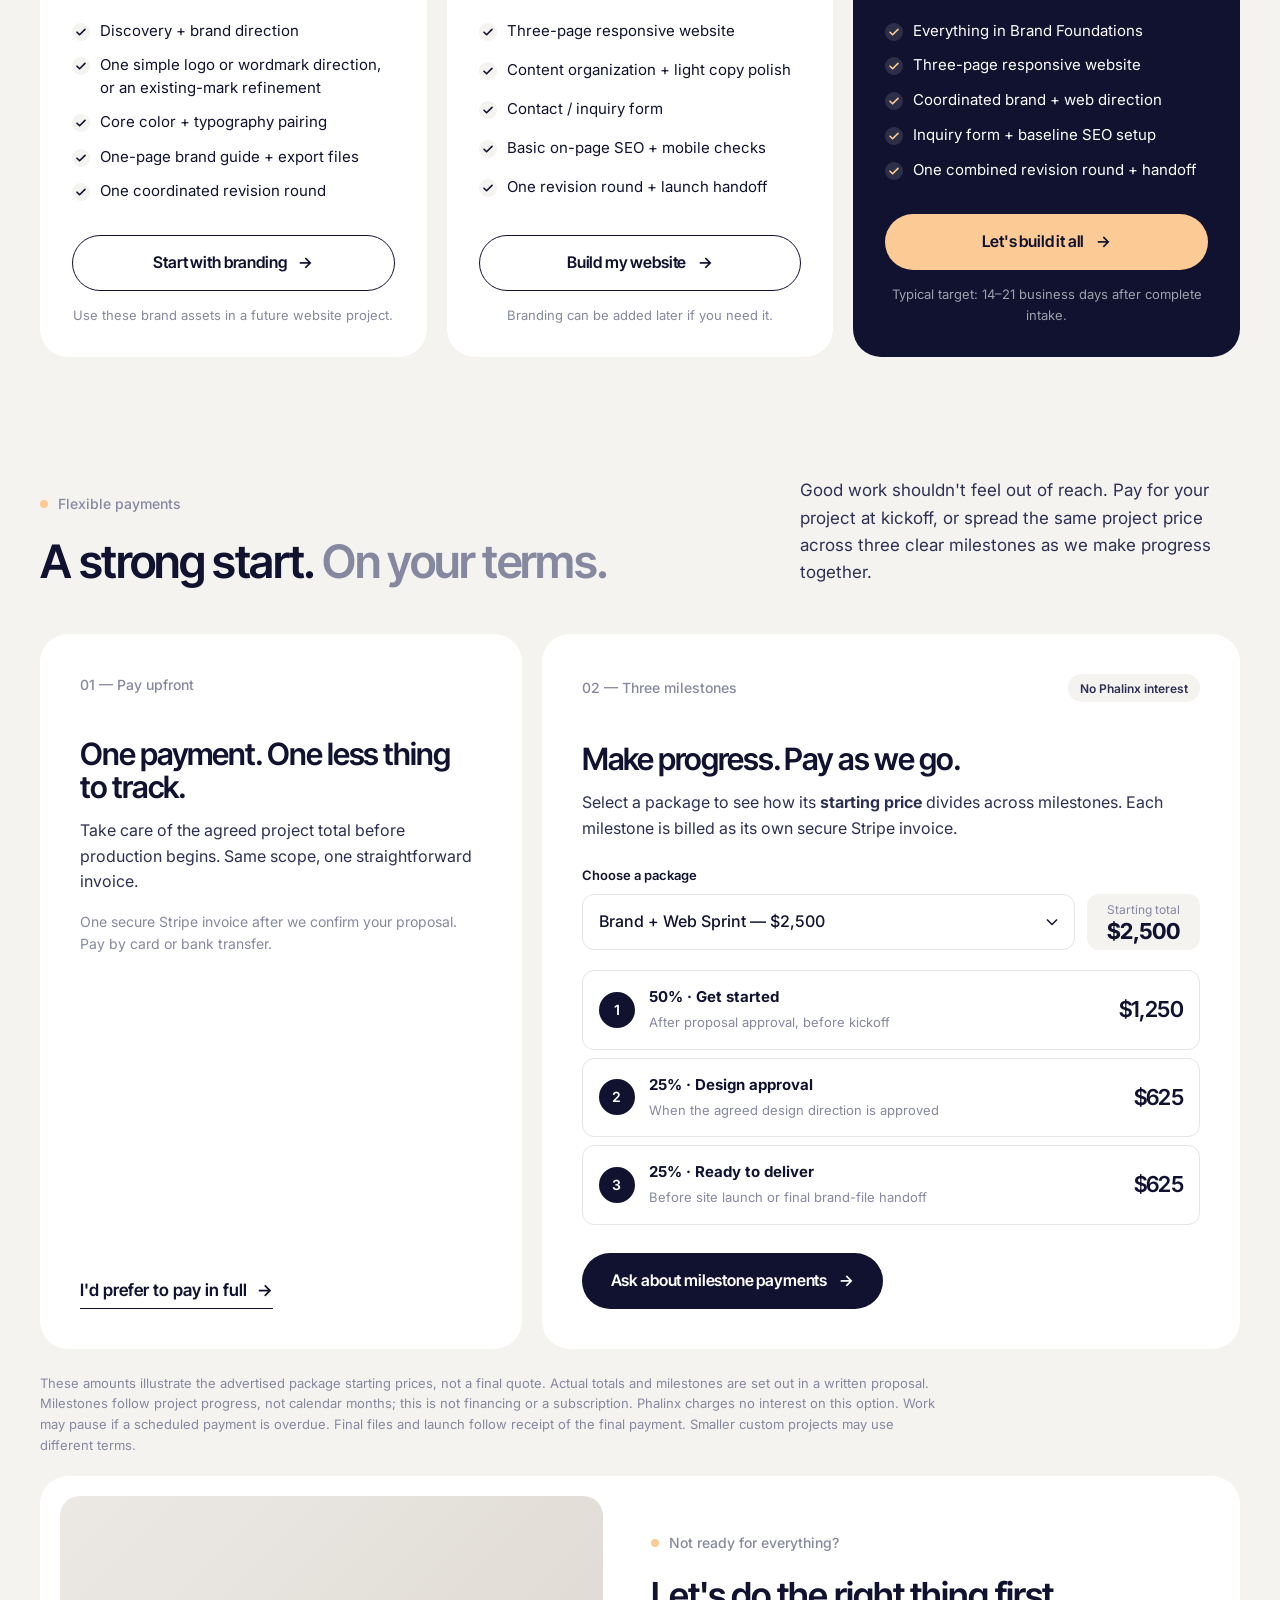
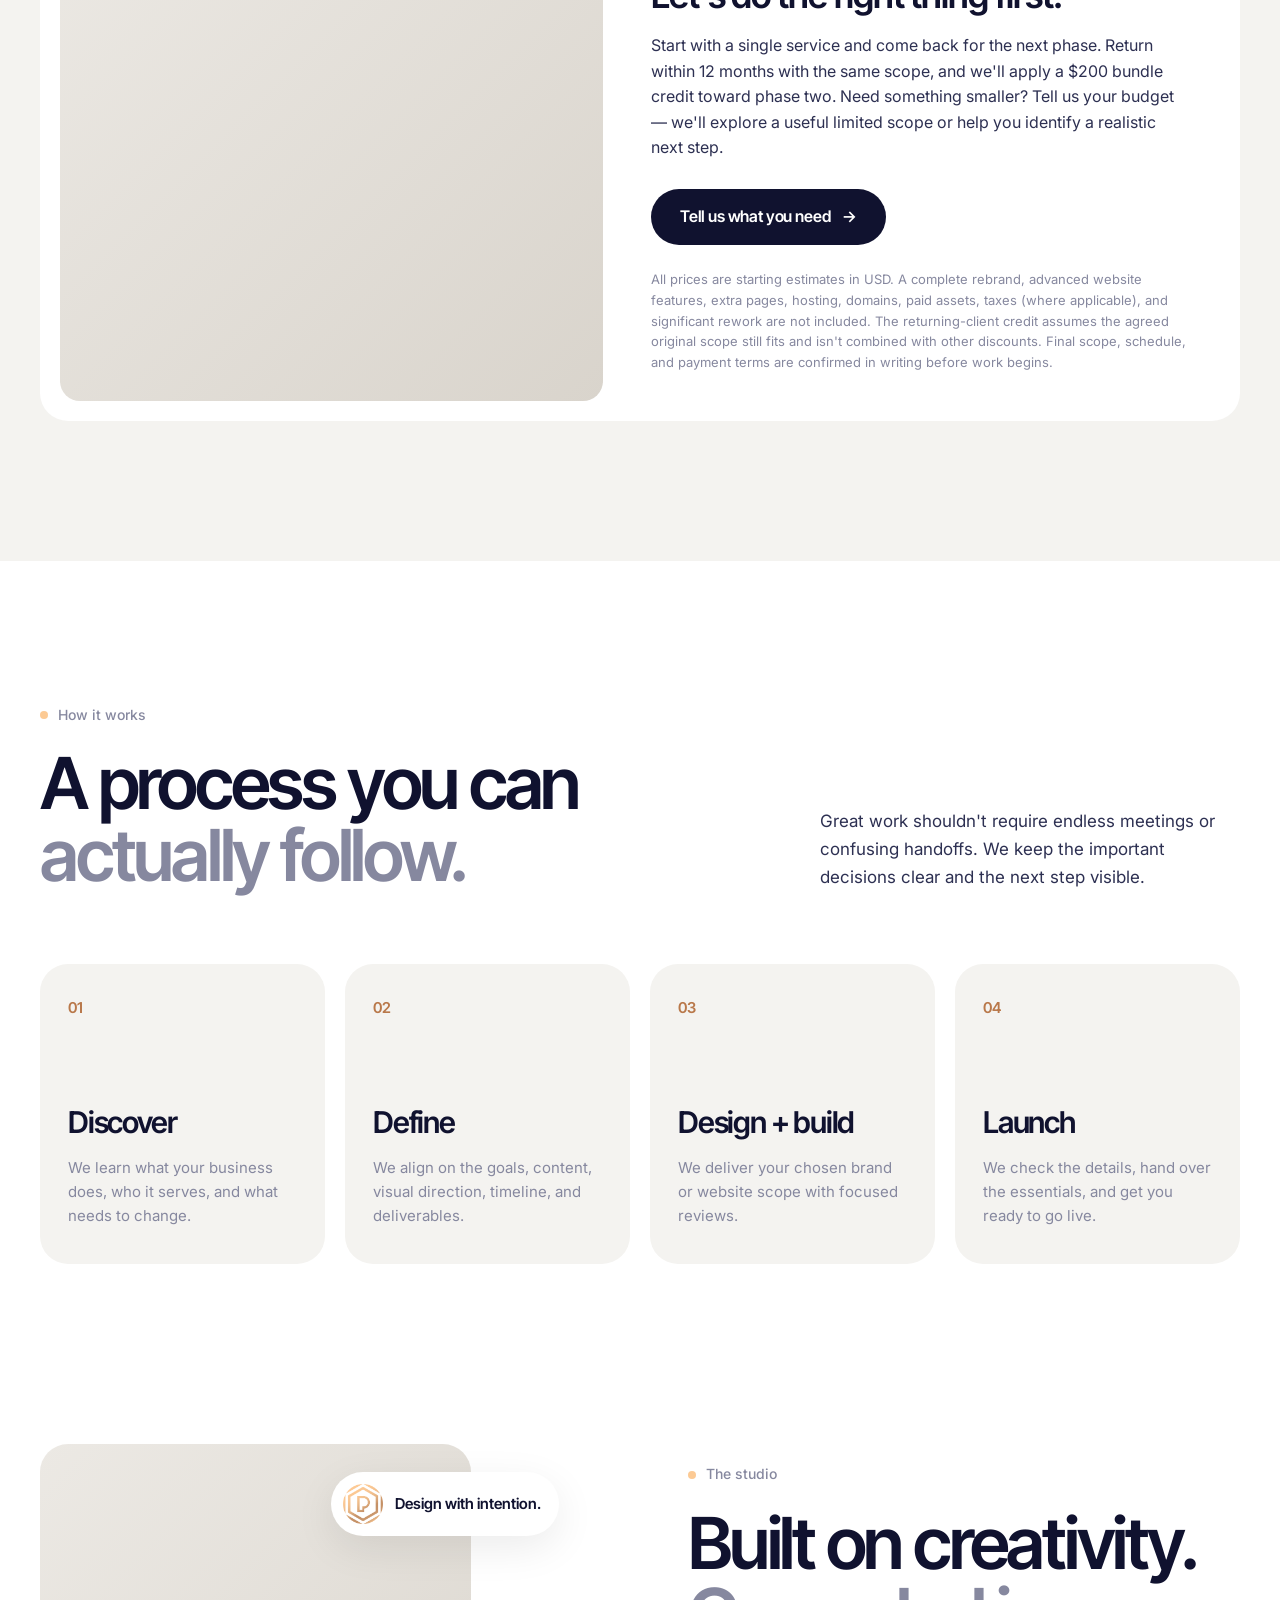
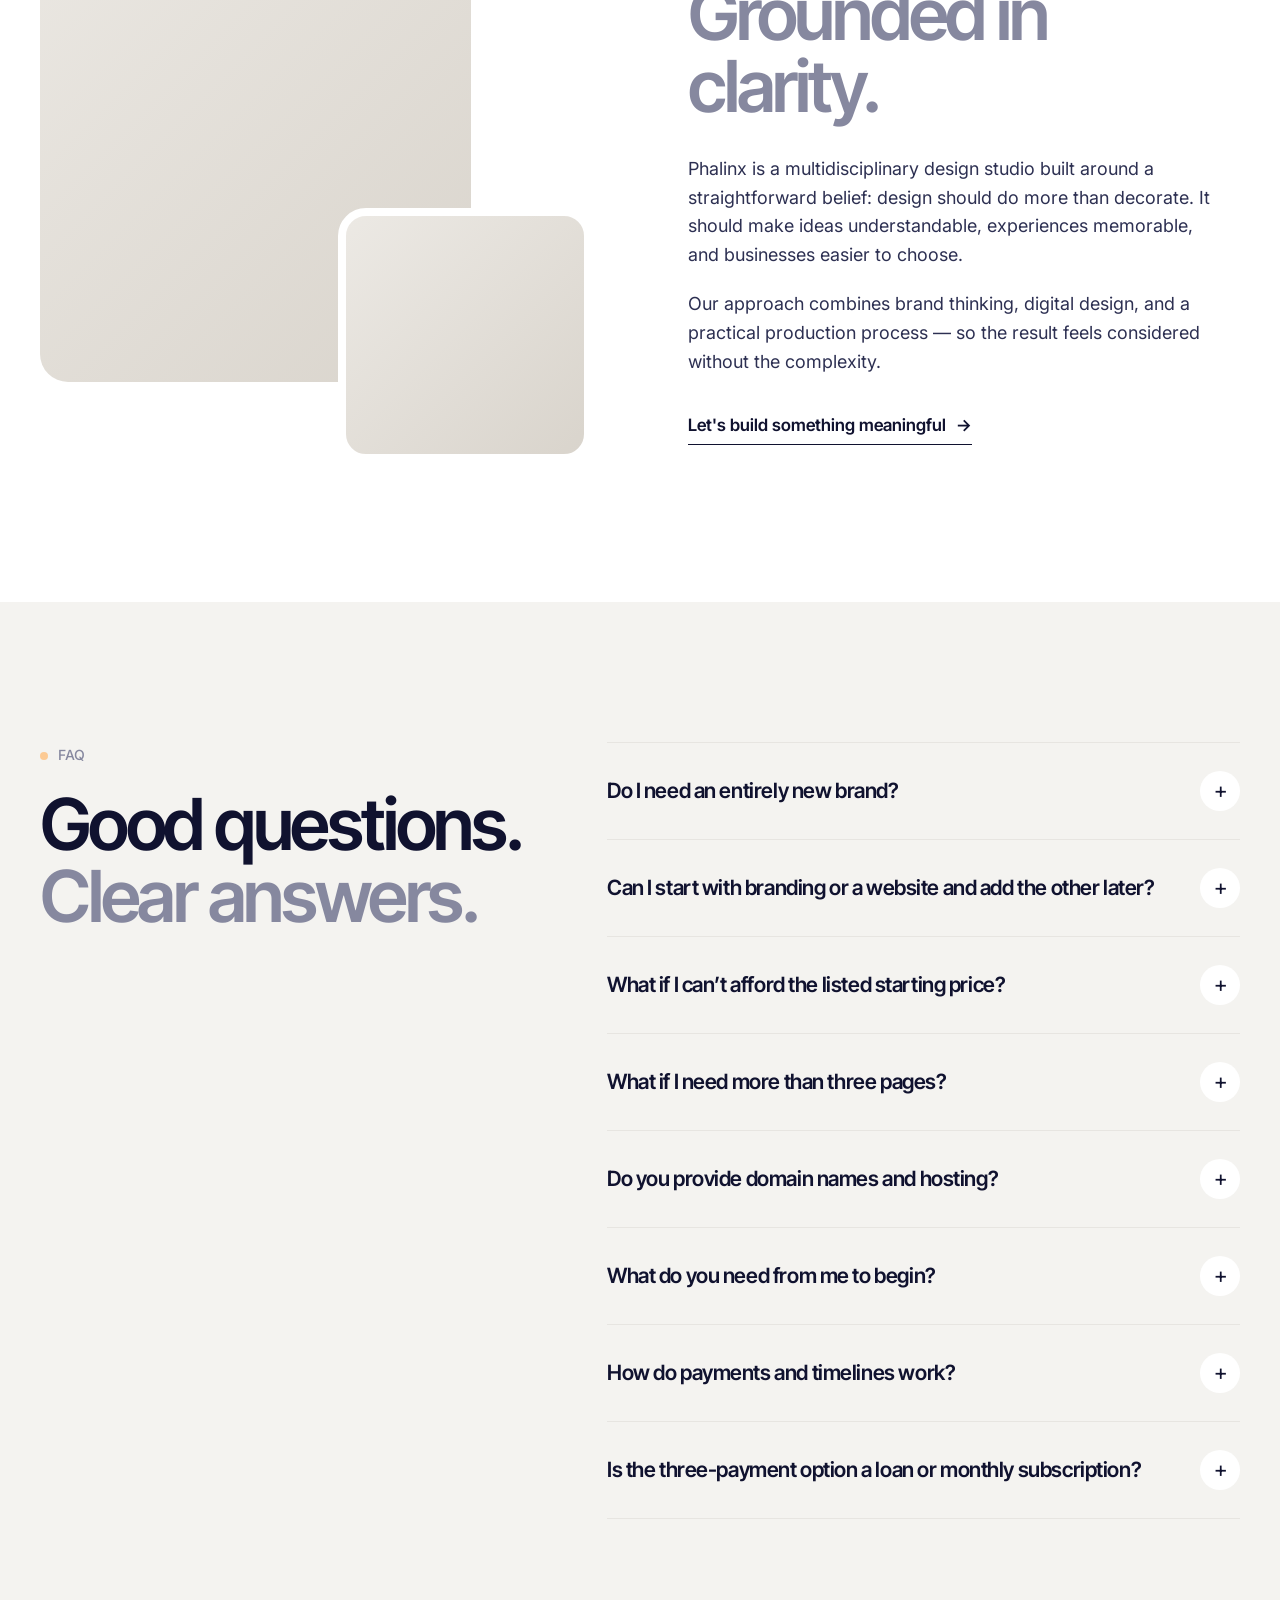
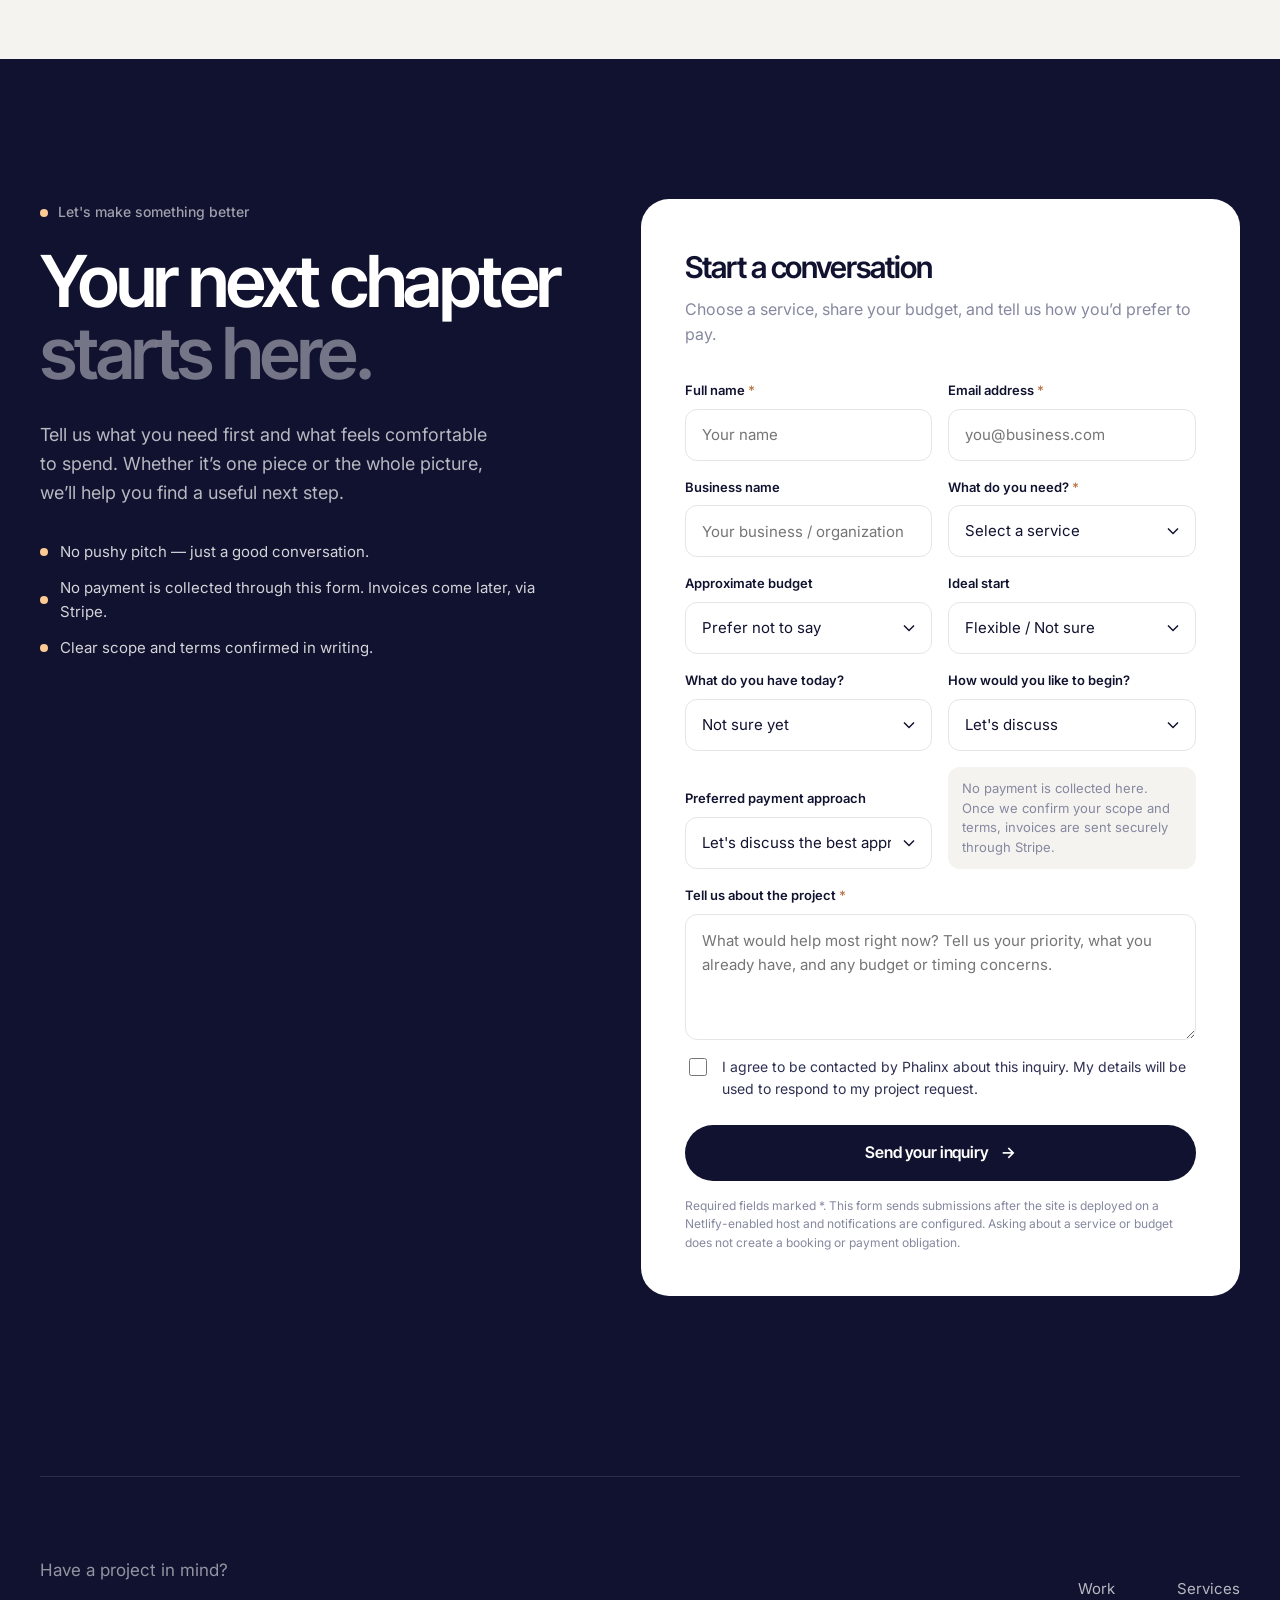
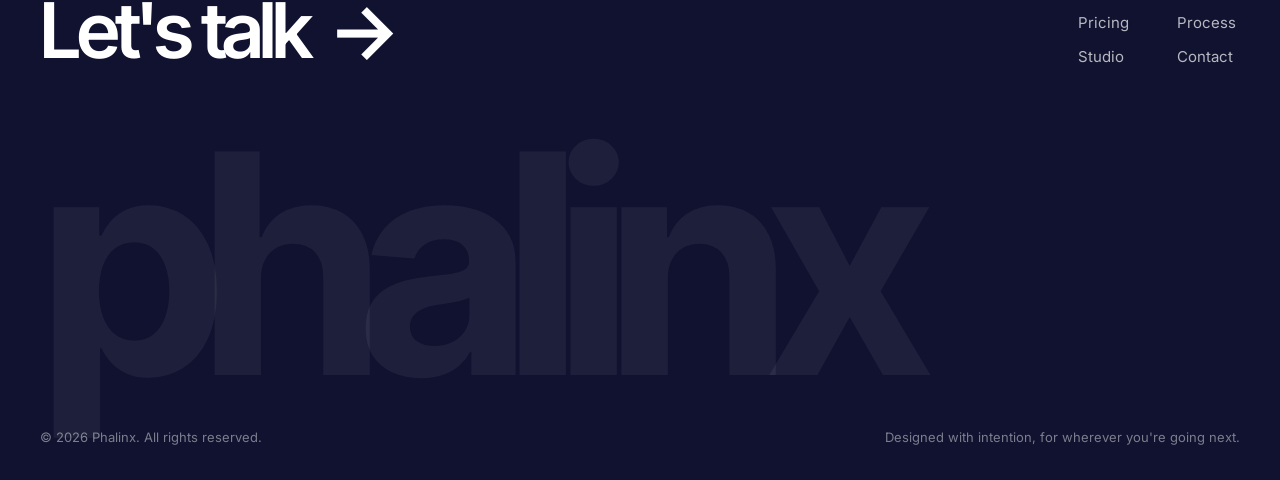
==== commit 28f4488a: "Say on the site that invoices are sent through Stripe Co-Authored-By: Claude Opus 5.5 <noreply@anthr" ====
--- a/index.html
+++ b/index.html
@@ -253,13 +253,13 @@
               <span class="pay-label">01 — Pay upfront</span>
               <h4>One payment. One less thing to track.</h4>
               <p>Take care of the agreed project total before production begins. Same scope, one straightforward invoice.</p>
-              <p class="pay-detail">Simple, secure invoicing after we confirm your proposal.</p>
+              <p class="pay-detail">One secure Stripe invoice after we confirm your proposal. Pay by card or bank transfer.</p>
               <a href="#contact" class="text-link" data-select-payment="Pay in full at kickoff">I'd prefer to pay in full <span class="arrow" aria-hidden="true">→</span></a>
             </div>
             <div class="pay-card pay-card--calc">
               <div class="pay-label-row"><span class="pay-label">02 — Three milestones</span><span class="badge badge--soft">No Phalinx interest</span></div>
               <h4>Make progress. Pay as we go.</h4>
-              <p>Select a package to see how its <strong>starting price</strong> divides across milestones.</p>
+              <p>Select a package to see how its <strong>starting price</strong> divides across milestones. Each milestone is billed as its own secure Stripe invoice.</p>
               <label class="calc-label" for="payment-package">Choose a package</label>
               <div class="calc-control">
                 <select id="payment-package" aria-describedby="payment-calculator-note">
@@ -345,7 +345,7 @@
           <details><summary>What if I need more than three pages?</summary><p>We can quote additional pages or more advanced functionality after understanding the project. The Sprint stays focused so we can deliver it efficiently.</p></details>
           <details><summary>Do you provide domain names and hosting?</summary><p>We can help you choose and connect a provider, but the domain, hosting, and other third-party subscriptions are separate costs owned by your business.</p></details>
           <details><summary>What do you need from me to begin?</summary><p>A clear point of contact, your business information, any existing brand assets, the content and imagery you own or have licensed, and timely feedback at agreed checkpoints.</p></details>
-          <details><summary>How do payments and timelines work?</summary><p>For standard packages, choose one payment at kickoff or three project milestones: 50% before kickoff, 25% at design approval, and 25% before launch or final file handoff. We confirm actual amounts, milestones and timing in writing before work begins. Smaller custom projects may use different terms.</p></details>
+          <details><summary>How do payments and timelines work?</summary><p>For standard packages, choose one payment at kickoff or three project milestones: 50% before kickoff, 25% at design approval, and 25% before launch or final file handoff. We confirm actual amounts, milestones and timing in writing before work begins. Invoices are sent through Stripe, and you can pay by card or bank transfer. Smaller custom projects may use different terms.</p></details>
           <details><summary>Is the three-payment option a loan or monthly subscription?</summary><p>No. It is milestone-based invoicing tied to the progress of your project, not a fixed monthly plan or financing arrangement. Phalinx does not charge interest for splitting the project this way. We pause work for overdue invoices, and final deliverables are released after the last payment.</p></details>
         </div>
       </div>
@@ -360,7 +360,7 @@
           <p>Tell us what you need first and what feels comfortable to spend. Whether it’s one piece or the whole picture, we’ll help you find a useful next step.</p>
           <ul class="contact-points">
             <li>No pushy pitch — just a good conversation.</li>
-            <li>No payment is collected through this form.</li>
+            <li>No payment is collected through this form. Invoices come later, via Stripe.</li>
             <li>Clear scope and terms confirmed in writing.</li>
           </ul>
         </div>
@@ -388,7 +388,7 @@
             </div>
             <div class="form-row form-row--payment">
               <label>Preferred payment approach<select name="payment_preference"><option value="" selected>Let's discuss the best approach</option><option value="Pay in full at kickoff">Pay in full at kickoff</option><option value="Three milestone payments (50/25/25)">Three project milestones (50% / 25% / 25%)</option><option value="Smaller custom project / other terms">Smaller project / discuss other terms</option></select></label>
-              <div class="form-help">No payment is collected here. We'll review your scope and confirm the terms before any work begins.</div>
+              <div class="form-help">No payment is collected here. Once we confirm your scope and terms, invoices are sent securely through Stripe.</div>
             </div>
             <label class="message-label">Tell us about the project <span>*</span><textarea name="message" rows="4" maxlength="3000" required placeholder="What would help most right now? Tell us your priority, what you already have, and any budget or timing concerns."></textarea></label>
             <label class="consent"><input name="contact_permission" type="checkbox" value="yes" required><span>I agree to be contacted by Phalinx about this inquiry. My details will be used to respond to my project request.</span></label>
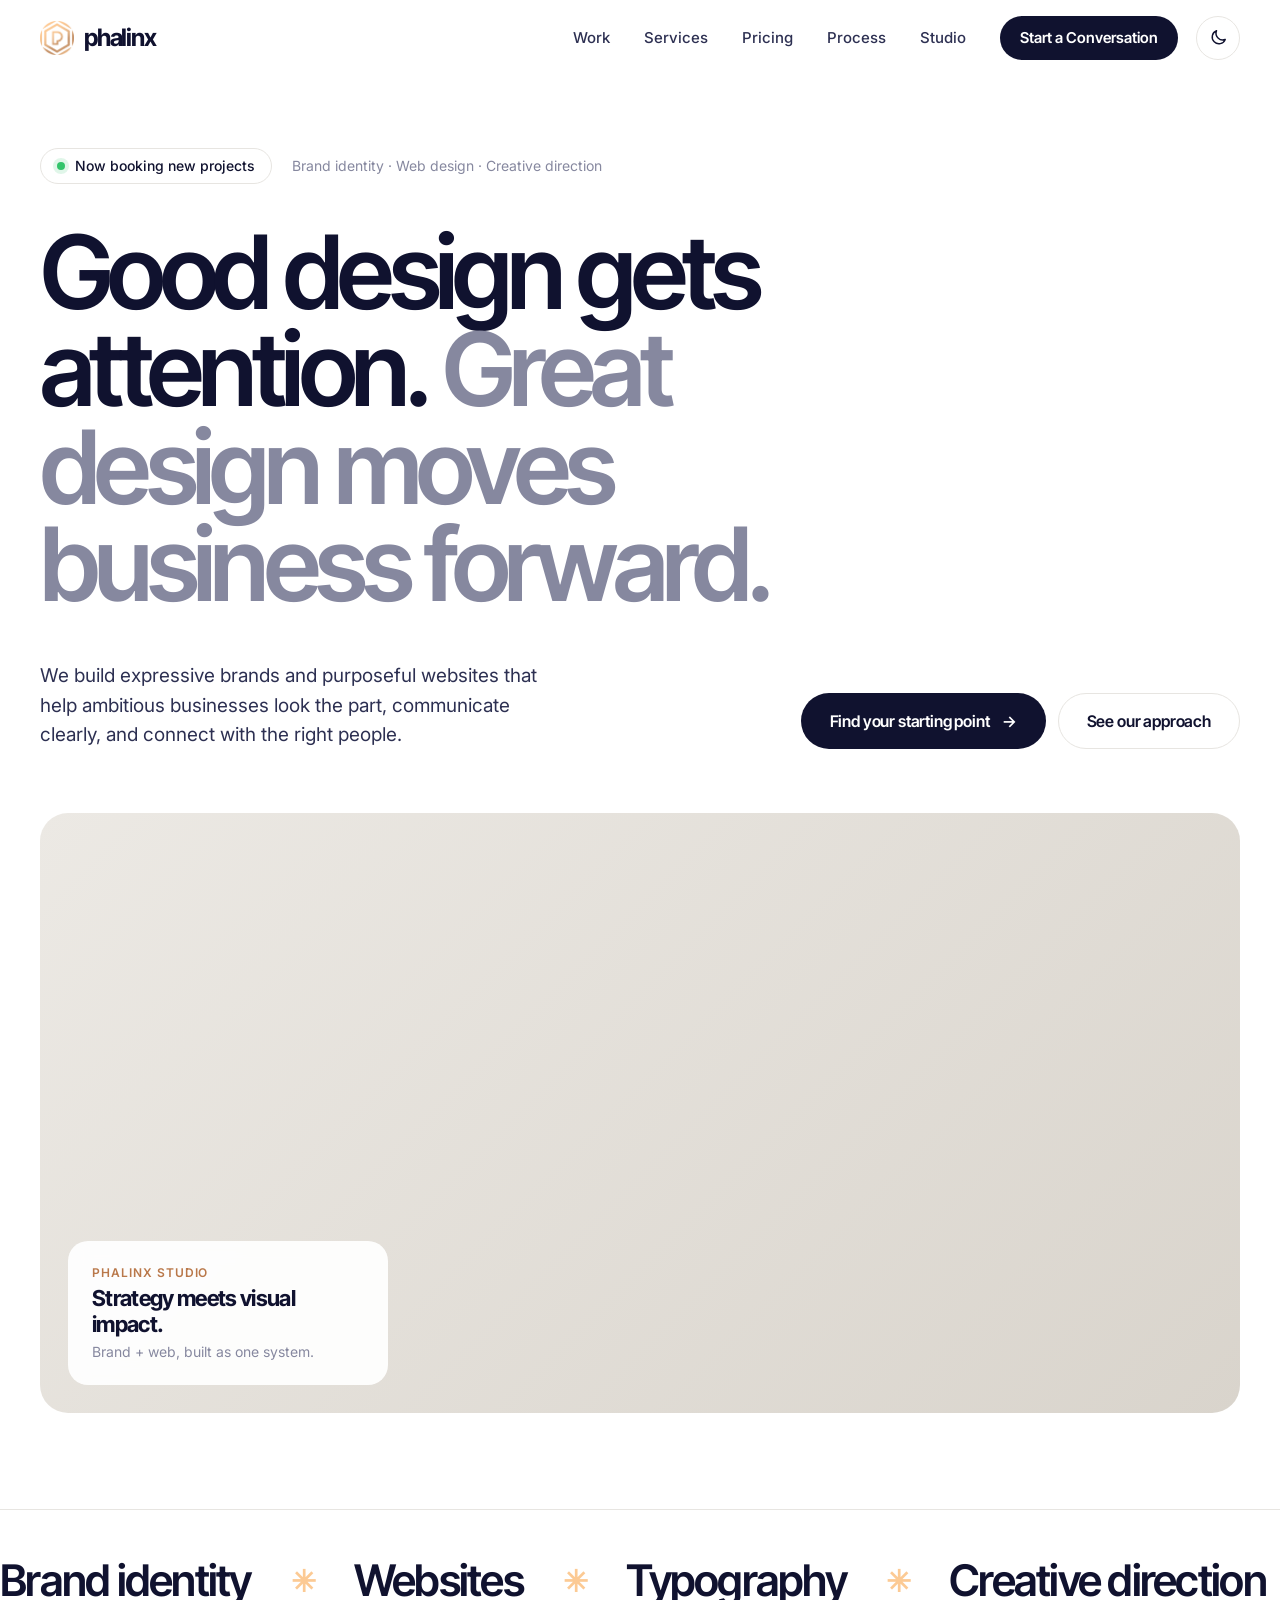
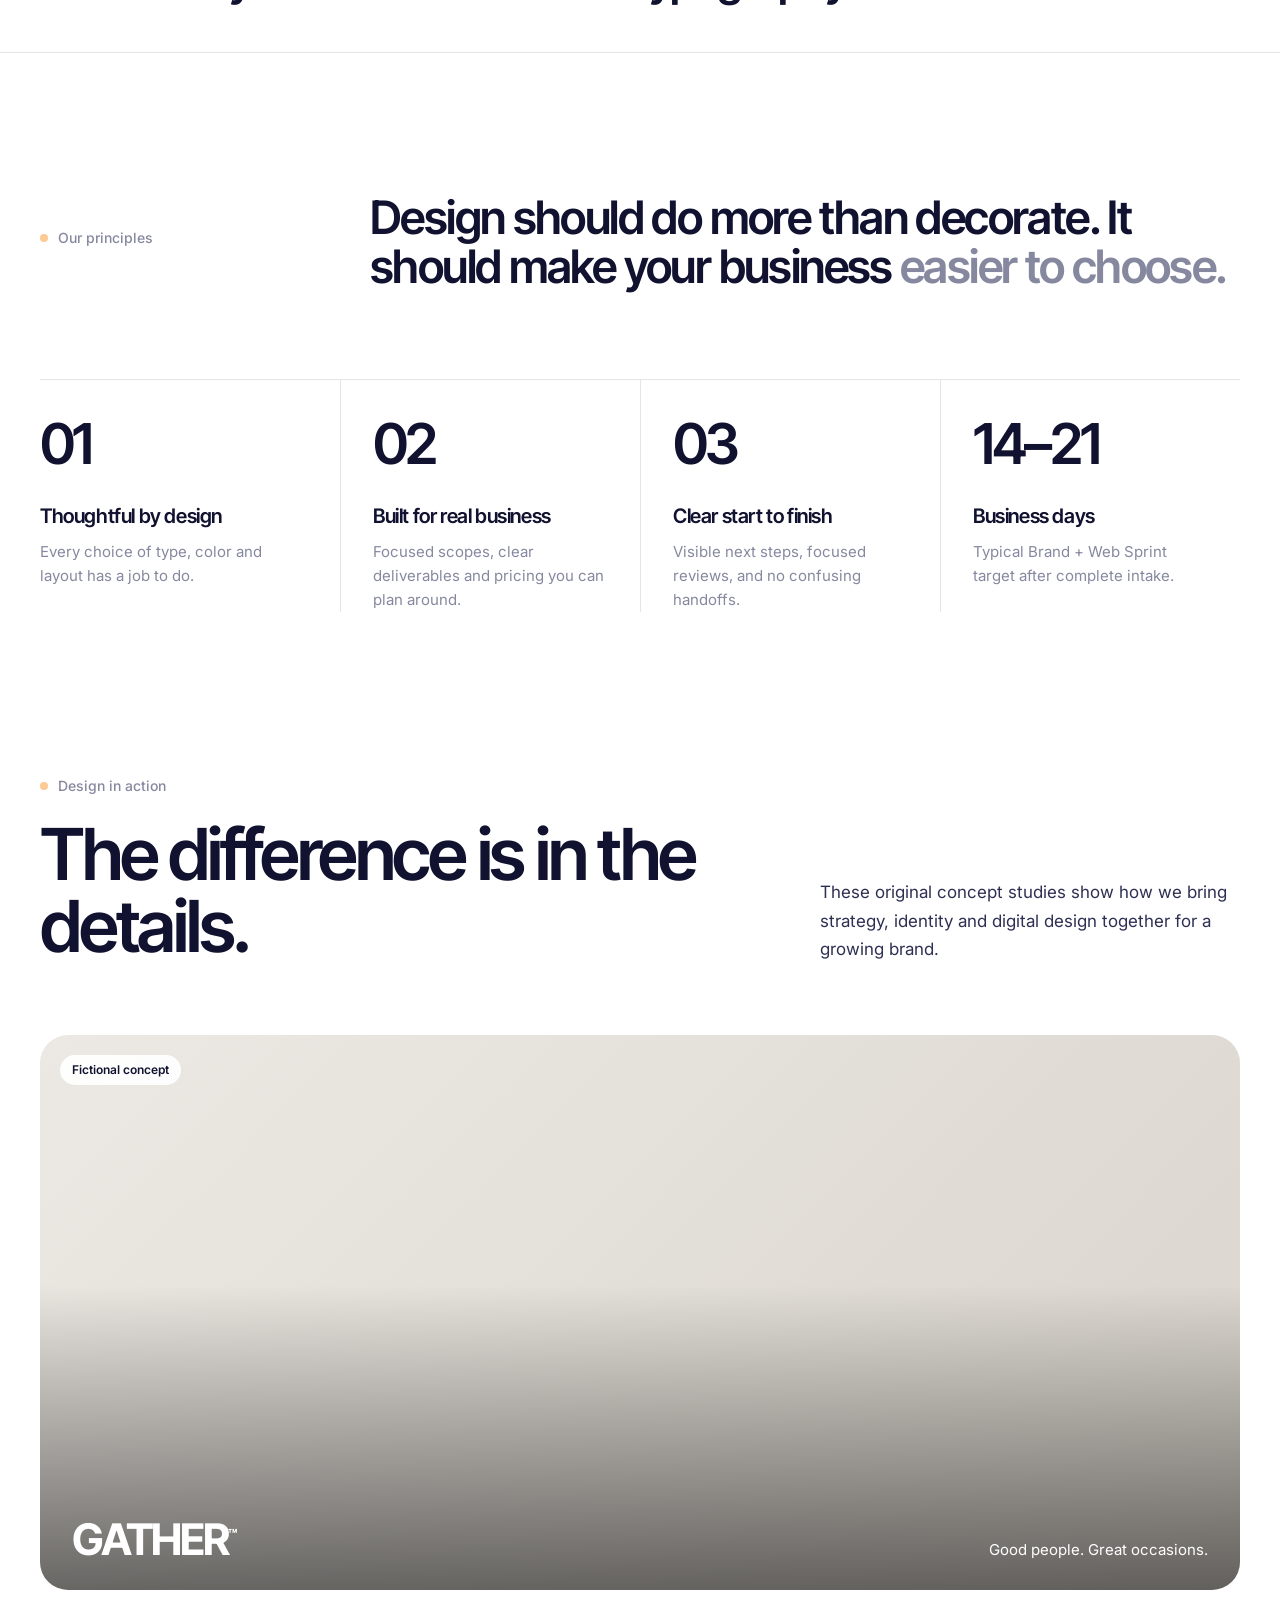
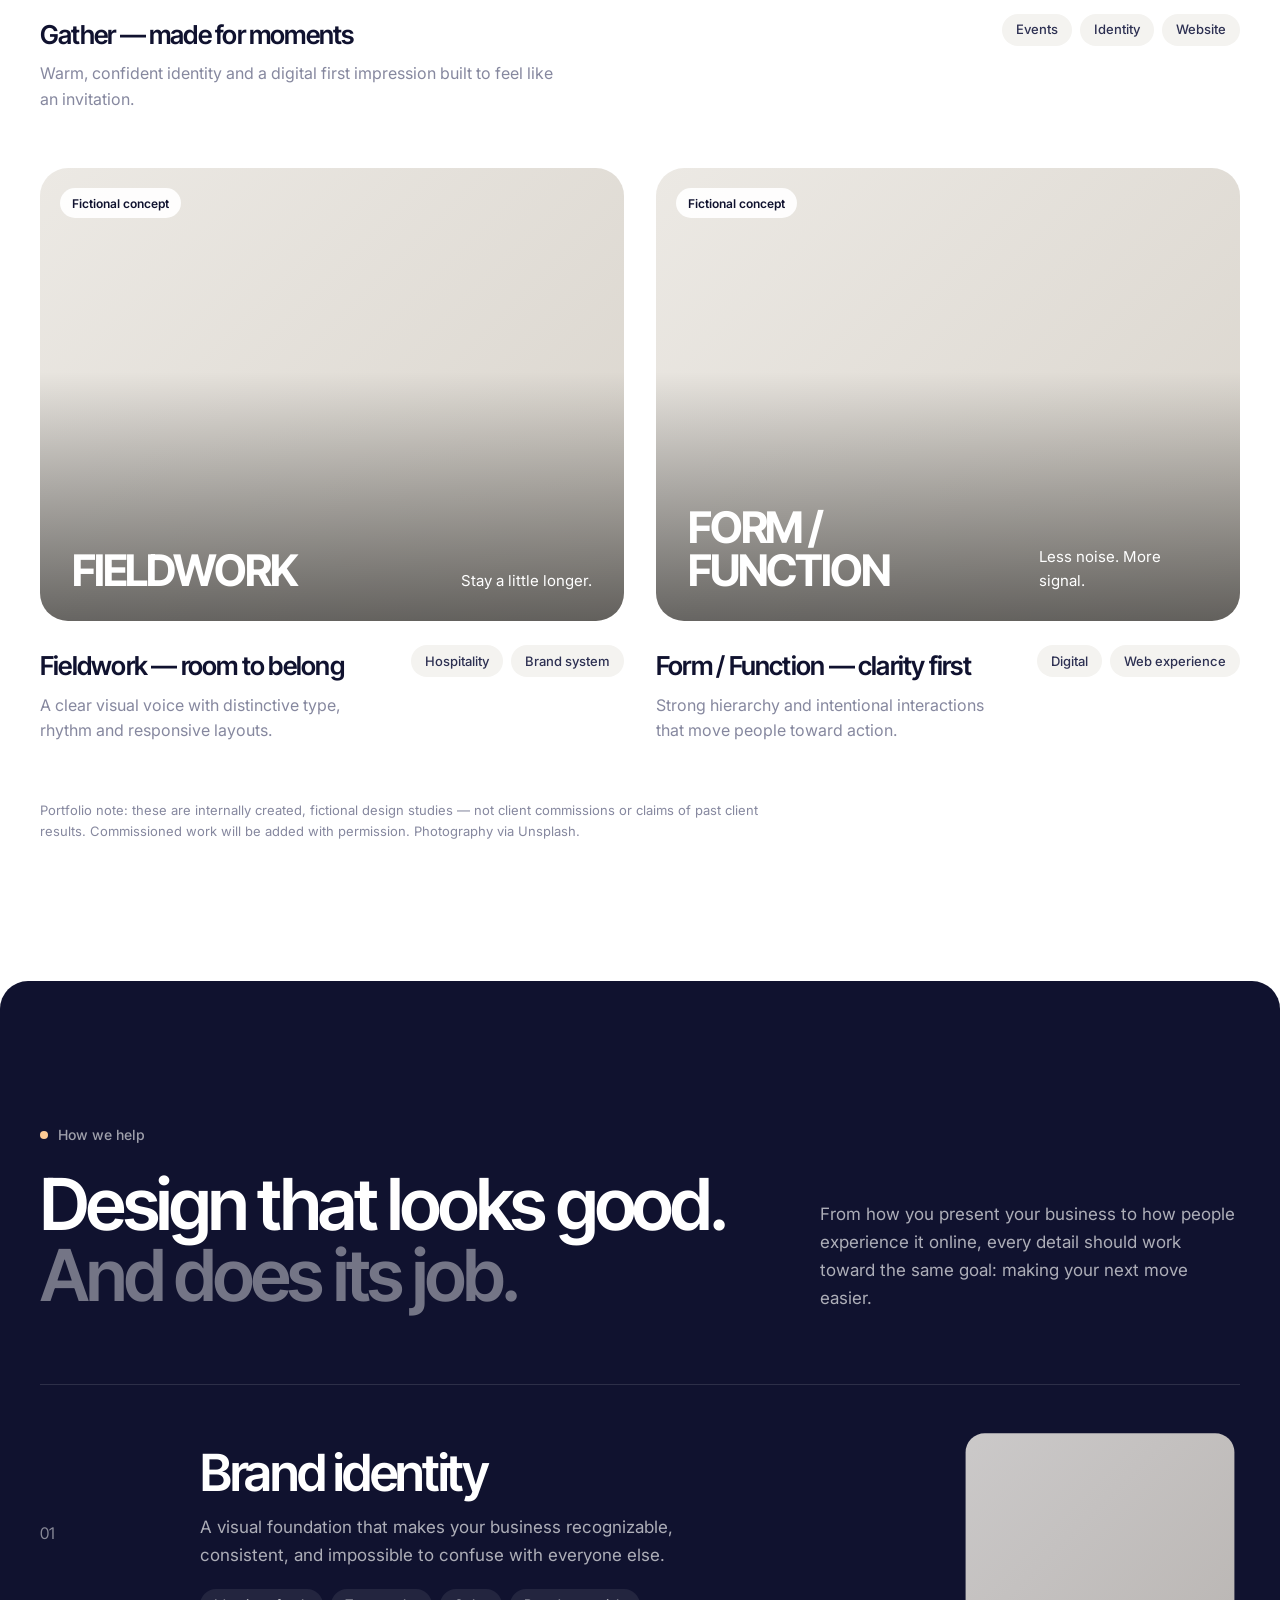
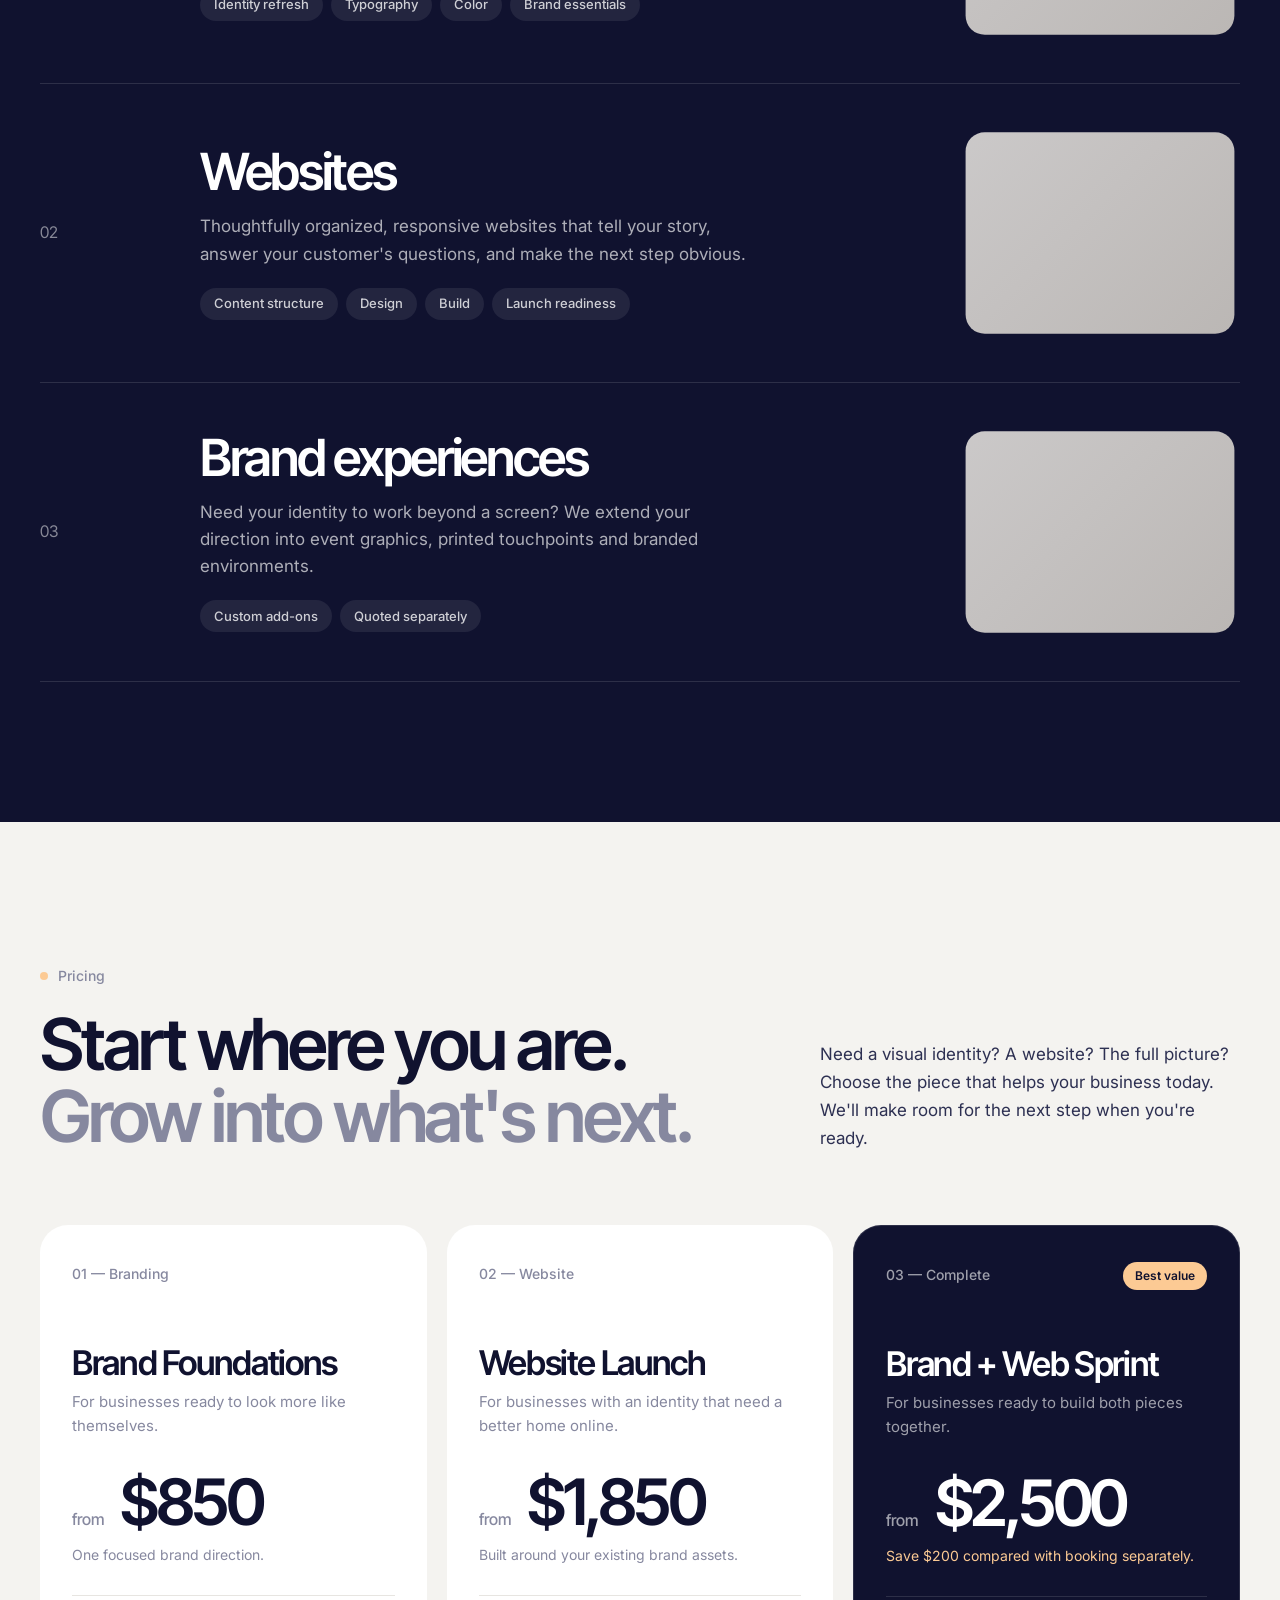
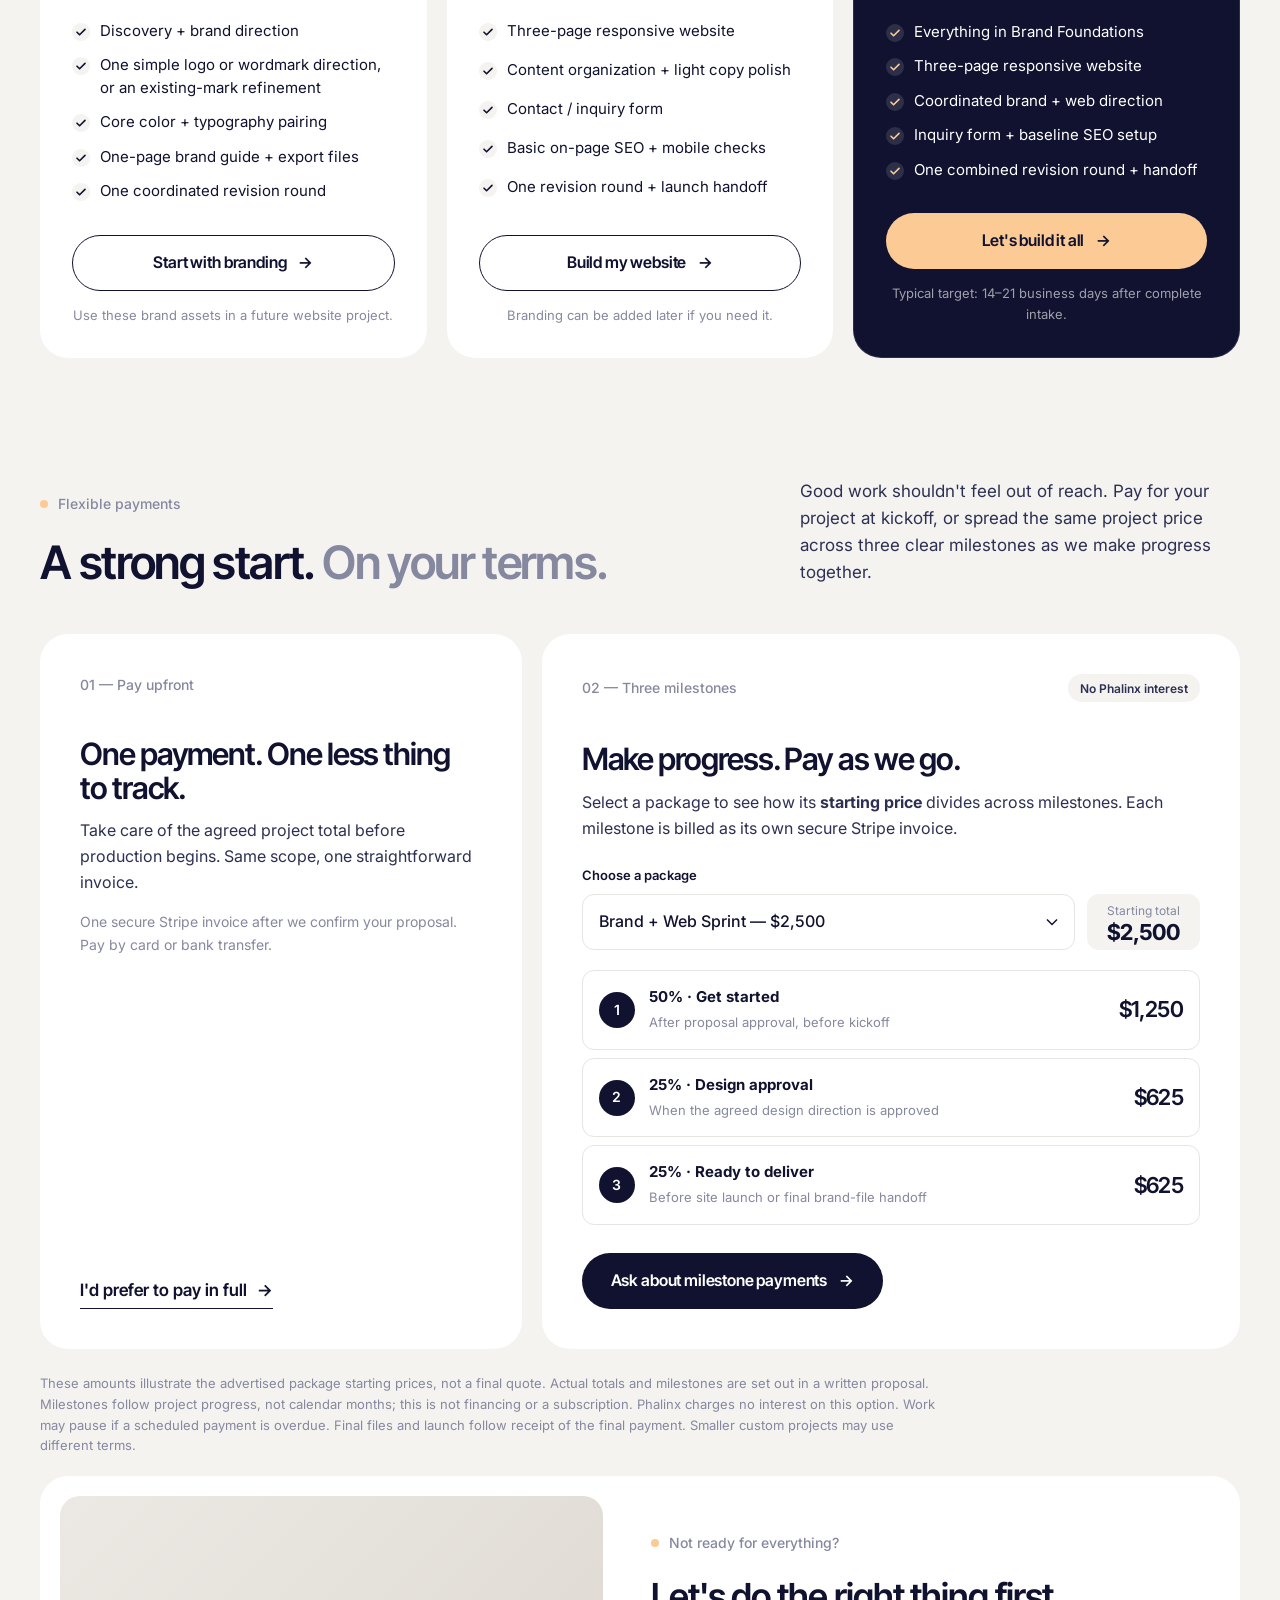
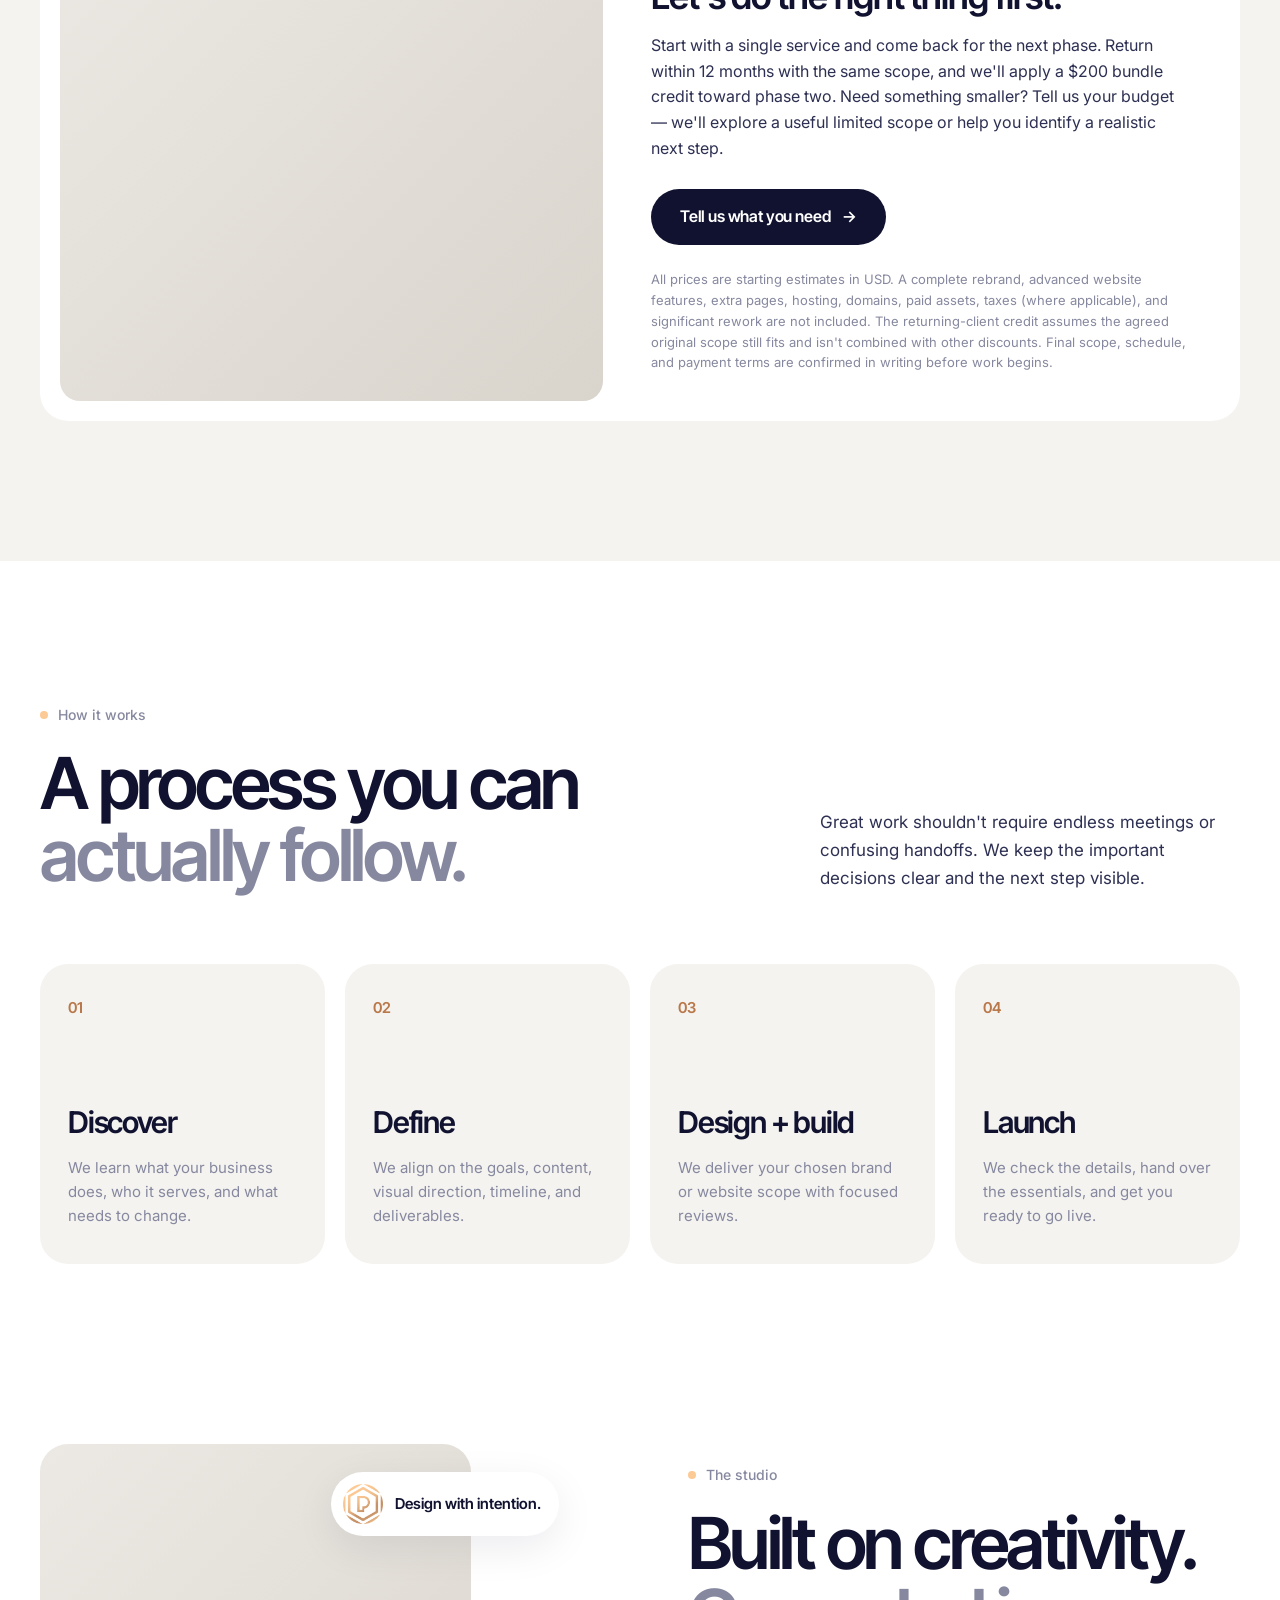
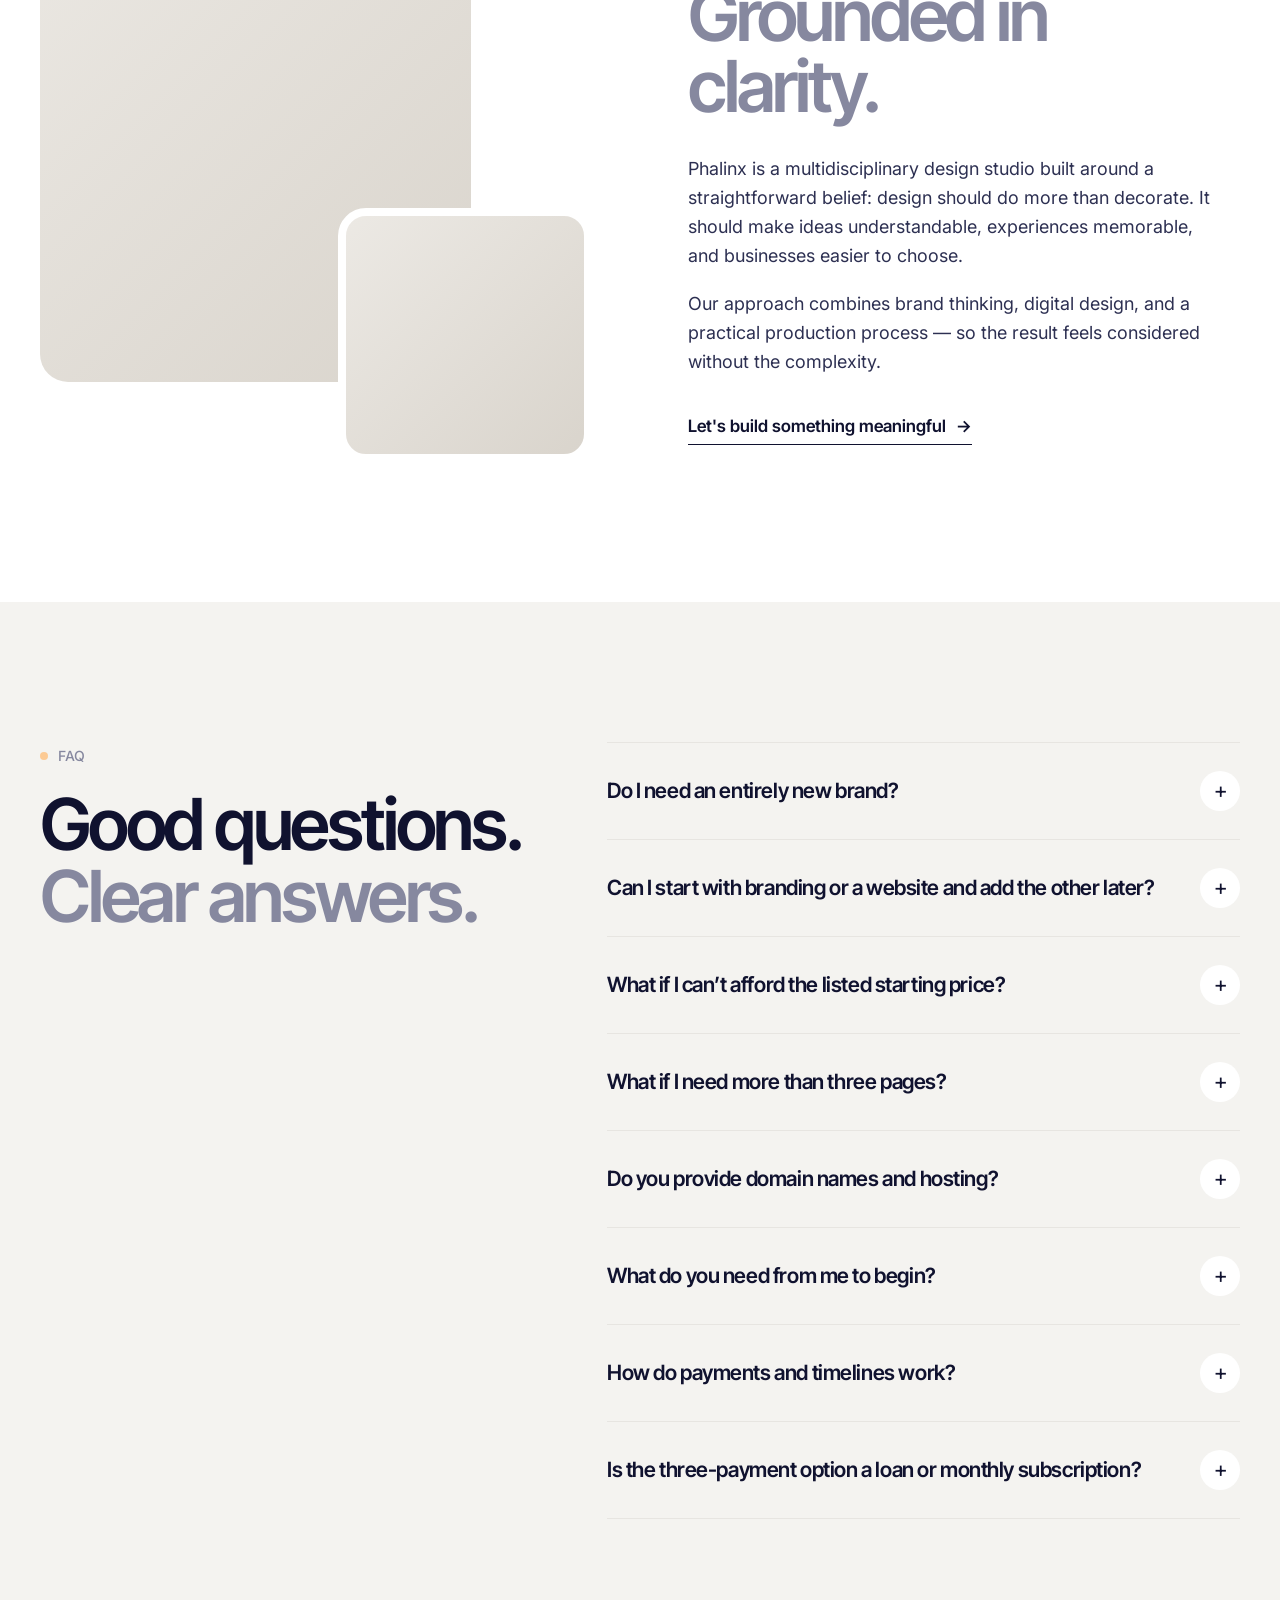
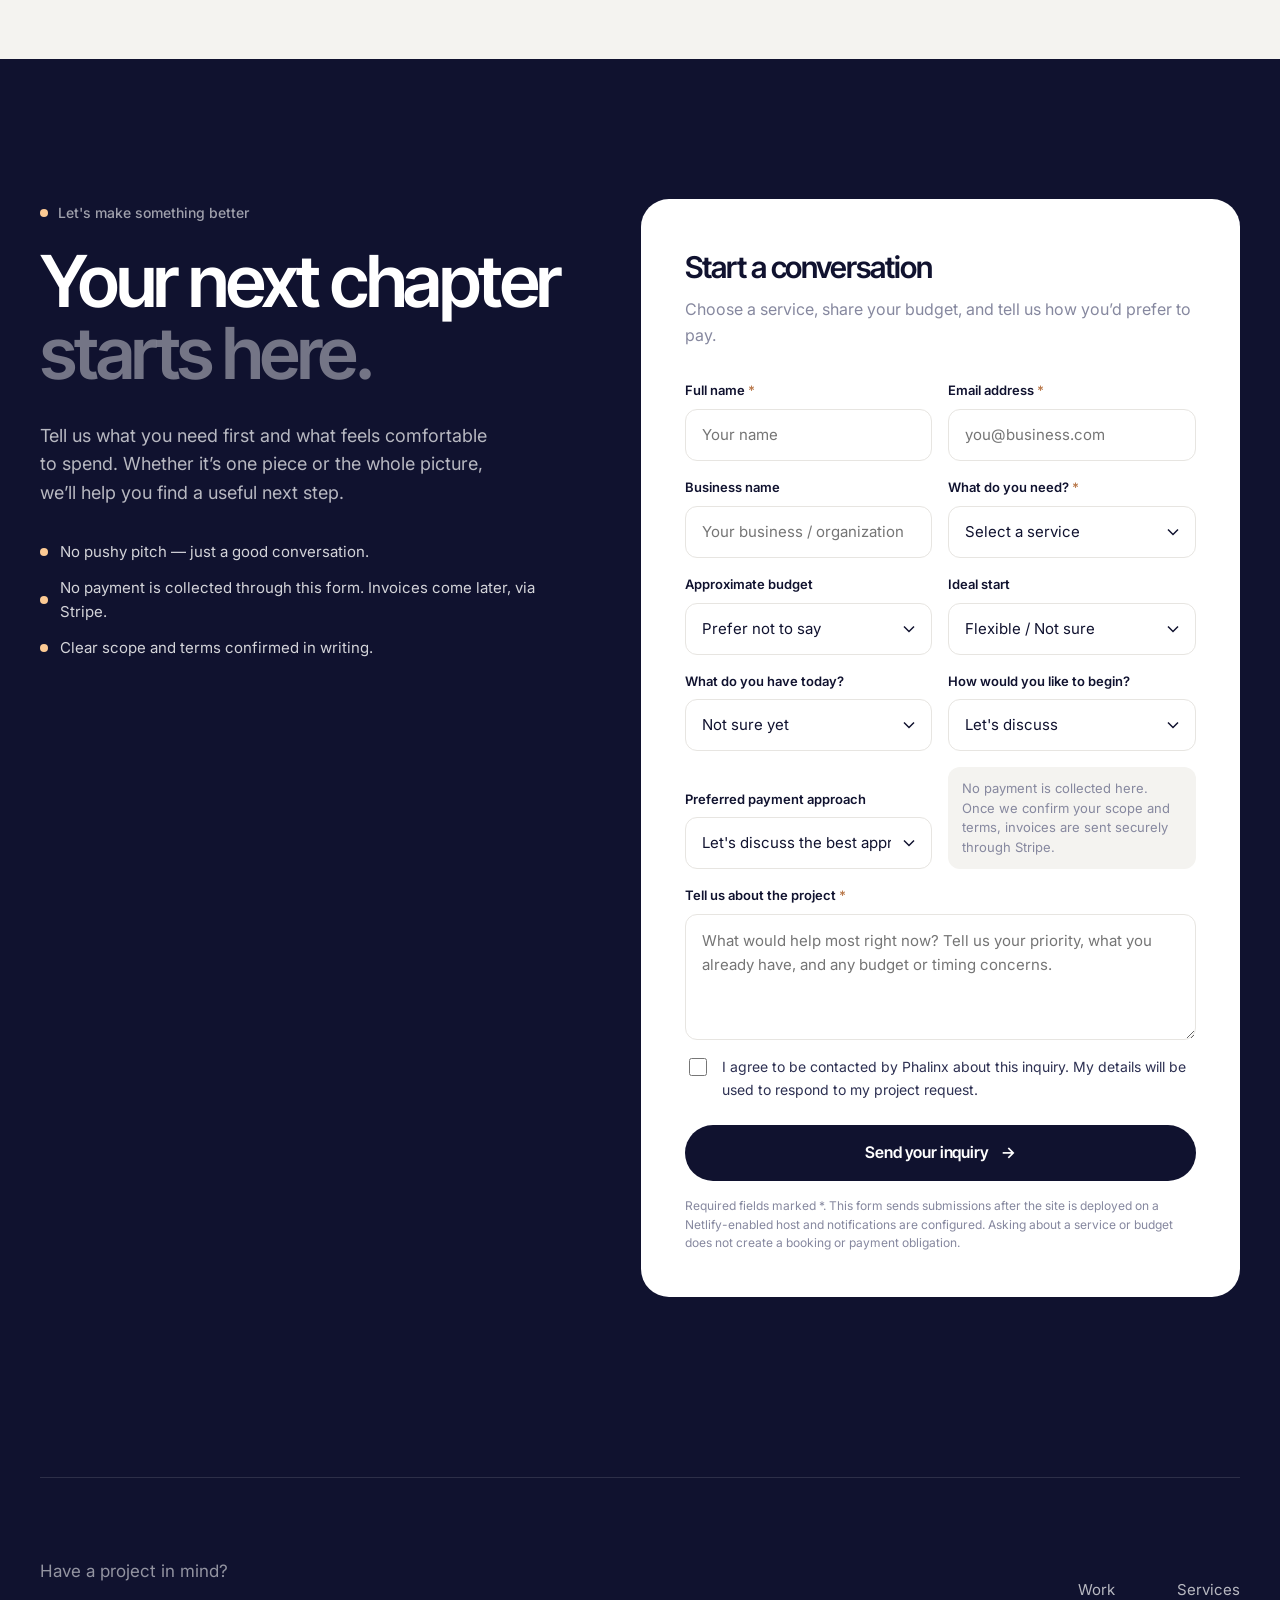
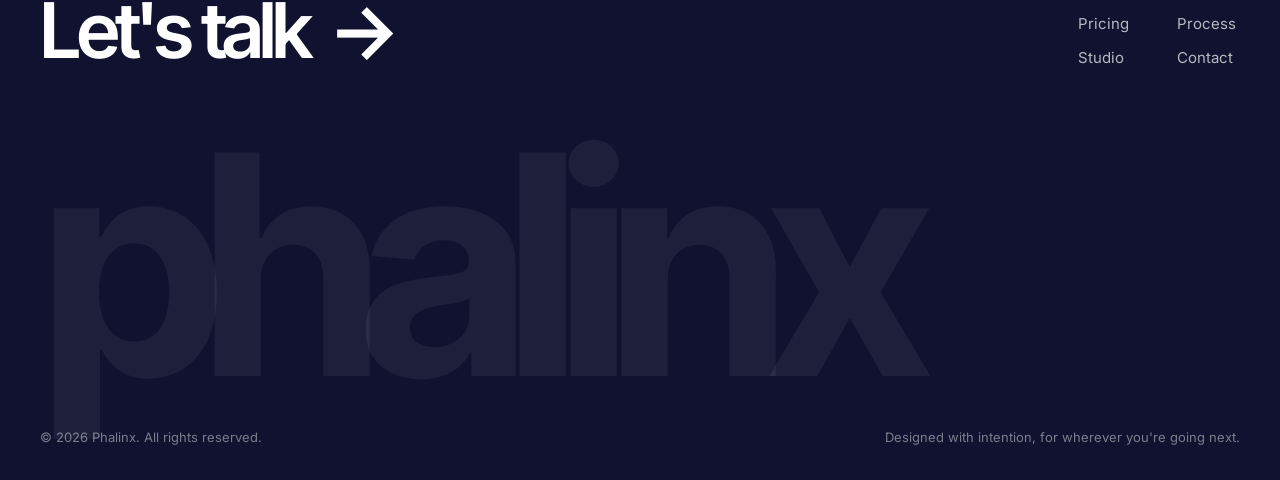
==== commit fefbc274: "Add light/dark mode with system default and header toggle Co-Authored-By: Claude Opus 5.5 <noreply@a" ====
--- a/index.html
+++ b/index.html
@@ -3,12 +3,22 @@
 <head>
   <meta charset="utf-8">
   <meta name="viewport" content="width=device-width, initial-scale=1">
-  <meta name="theme-color" content="#10122f">
+  <meta name="color-scheme" content="light dark">
+  <meta name="theme-color" content="#ffffff" media="(prefers-color-scheme: light)">
+  <meta name="theme-color" content="#10122f" media="(prefers-color-scheme: dark)">
+  <script>(function(){try{var t=localStorage.getItem('phalinx-theme');if(t==='light'||t==='dark')document.documentElement.setAttribute('data-theme',t);}catch(e){}})();</script>
   <meta name="description" content="Phalinx is a design studio creating thoughtful brand identities and high-impact websites for growing businesses. Branding that feels right. Websites that work hard.">
   <meta property="og:type" content="website">
   <meta property="og:title" content="Phalinx — Brand identities & websites with intention">
   <meta property="og:description" content="Good design gets attention. Great design moves business forward. Explore brand and web design by Phalinx.">
-  <meta property="og:image" content="/assets/social-preview.png">
+  <link rel="canonical" href="https://phalinx.space/">
+  <meta property="og:url" content="https://phalinx.space/">
+  <meta property="og:image" content="https://phalinx.space/assets/social-card-2026.png">
+  <meta property="og:image:width" content="1200">
+  <meta property="og:image:height" content="630">
+  <meta property="og:image:alt" content="Phalinx — Good design gets attention. Great design moves business forward.">
+  <meta name="twitter:image" content="https://phalinx.space/assets/social-card-2026.png">
+  <meta name="twitter:card" content="summary_large_image">
   <link rel="icon" type="image/png" href="favicon.png">
   <link rel="preconnect" href="https://fonts.googleapis.com">
   <link rel="preconnect" href="https://fonts.gstatic.com" crossorigin>
@@ -27,7 +37,6 @@
         <img class="brand-mark" src="assets/phalinx-mark.png" alt="" width="34" height="34">
         <span>phalinx</span>
       </a>
-      <button class="nav-toggle" aria-label="Open menu" aria-expanded="false" aria-controls="primary-links" type="button"><span></span><span></span></button>
       <nav class="primary-links" id="primary-links" aria-label="Primary navigation">
         <a href="#work">Work</a>
         <a href="#services">Services</a>
@@ -36,6 +45,13 @@
         <a href="#about">Studio</a>
         <a href="#contact" class="nav-cta">Start a Conversation</a>
       </nav>
+      <div class="header-actions">
+        <button class="theme-toggle" type="button" aria-label="Switch to dark mode">
+          <svg class="icon-moon" viewBox="0 0 24 24" fill="none" stroke="currentColor" stroke-width="1.8" stroke-linecap="round" stroke-linejoin="round" aria-hidden="true"><path d="M20.5 14.5A8.5 8.5 0 0 1 9.5 3.5a8.5 8.5 0 1 0 11 11z"/></svg>
+          <svg class="icon-sun" viewBox="0 0 24 24" fill="none" stroke="currentColor" stroke-width="1.8" stroke-linecap="round" aria-hidden="true"><circle cx="12" cy="12" r="4.2"/><path d="M12 2.5v2.2M12 19.3v2.2M2.5 12h2.2M19.3 12h2.2M5.3 5.3l1.6 1.6M17.1 17.1l1.6 1.6M5.3 18.7l1.6-1.6M17.1 6.9l1.6-1.6"/></svg>
+        </button>
+        <button class="nav-toggle" aria-label="Open menu" aria-expanded="false" aria-controls="primary-links" type="button"><span></span><span></span></button>
+      </div>
     </div>
   </header>
 
--- a/styles.css
+++ b/styles.css
@@ -1,15 +1,32 @@
 /* PHALINX 8.0 — clean editorial studio look */
 :root{
+  color-scheme:light;
+  --navy:#10122f;
   --bg:#ffffff;
   --bg-soft:#f4f3f0;
+  --surface:#ffffff;
+  --field:#ffffff;
   --ink:#10122f;
   --ink-2:#2d3052;
   --muted:#86889f;
   --line:#e7e5e1;
   --dark:#10122f;
   --dark-2:#1a1d42;
-  --navy-hover:#252963;
   --dark-line:rgba(255,255,255,.12);
+  --btn-bg:#10122f;
+  --btn-fg:#ffffff;
+  --btn-hover:#252963;
+  --glass:rgba(255,255,255,.92);
+  --header-bg:rgba(255,255,255,.86);
+  --ph-1:#ece9e4;
+  --ph-2:#d9d4cc;
+  --focus-ring:rgba(16,18,47,.08);
+  --note-bg:#fdf1e6;
+  --note-fg:#7a4a28;
+  --backdrop:rgba(16,18,47,.55);
+  --shadow:0 12px 40px rgba(16,18,47,.08);
+  --icon-check:url("data:image/svg+xml,%3Csvg xmlns='http://www.w3.org/2000/svg' viewBox='0 0 18 18'%3E%3Cpath d='M5 9.2l2.6 2.6L13 6.4' fill='none' stroke='%2310122f' stroke-width='1.6' stroke-linecap='round' stroke-linejoin='round'/%3E%3C/svg%3E");
+  --icon-select:url("data:image/svg+xml,%3Csvg xmlns='http://www.w3.org/2000/svg' width='12' height='8'%3E%3Cpath d='M1 1.5l5 5 5-5' fill='none' stroke='%2310122f' stroke-width='1.5'/%3E%3C/svg%3E");
   --accent:#fcca94;
   --accent-ink:#b9784a;
   --radius-lg:28px;
@@ -21,24 +38,49 @@
   --gutter:40px;
   --ease:cubic-bezier(.2,.7,.2,1);
 }
+/* Dark theme: follows the system setting unless the visitor picks one with the header toggle */
+@media (prefers-color-scheme:dark){:root:not([data-theme="light"]){color-scheme:dark;
+  --bg:#10122f;--bg-soft:#151838;--surface:#1b1e45;--field:#13163a;
+  --ink:#f1f0f6;--ink-2:#c6c7dc;--muted:#9496b6;--line:rgba(255,255,255,.1);
+  --dark:#090b22;--dark-2:#13163a;--dark-line:rgba(255,255,255,.1);
+  --btn-bg:#f1f0f6;--btn-fg:#10122f;--btn-hover:#fcca94;
+  --glass:rgba(16,18,47,.86);--header-bg:rgba(16,18,47,.82);
+  --ph-1:#1d2048;--ph-2:#2a2e5e;
+  --focus-ring:rgba(252,202,148,.18);
+  --note-bg:rgba(252,202,148,.12);--note-fg:#fcca94;
+  --backdrop:rgba(4,5,18,.7);--shadow:0 12px 40px rgba(0,0,0,.35);
+  --icon-check:url("data:image/svg+xml,%3Csvg xmlns='http://www.w3.org/2000/svg' viewBox='0 0 18 18'%3E%3Cpath d='M5 9.2l2.6 2.6L13 6.4' fill='none' stroke='%23f1f0f6' stroke-width='1.6' stroke-linecap='round' stroke-linejoin='round'/%3E%3C/svg%3E");--icon-select:url("data:image/svg+xml,%3Csvg xmlns='http://www.w3.org/2000/svg' width='12' height='8'%3E%3Cpath d='M1 1.5l5 5 5-5' fill='none' stroke='%23f1f0f6' stroke-width='1.5'/%3E%3C/svg%3E");
+  --accent-ink:#f0b57d}}
+:root[data-theme="dark"]{color-scheme:dark;
+  --bg:#10122f;--bg-soft:#151838;--surface:#1b1e45;--field:#13163a;
+  --ink:#f1f0f6;--ink-2:#c6c7dc;--muted:#9496b6;--line:rgba(255,255,255,.1);
+  --dark:#090b22;--dark-2:#13163a;--dark-line:rgba(255,255,255,.1);
+  --btn-bg:#f1f0f6;--btn-fg:#10122f;--btn-hover:#fcca94;
+  --glass:rgba(16,18,47,.86);--header-bg:rgba(16,18,47,.82);
+  --ph-1:#1d2048;--ph-2:#2a2e5e;
+  --focus-ring:rgba(252,202,148,.18);
+  --note-bg:rgba(252,202,148,.12);--note-fg:#fcca94;
+  --backdrop:rgba(4,5,18,.7);--shadow:0 12px 40px rgba(0,0,0,.35);
+  --icon-check:url("data:image/svg+xml,%3Csvg xmlns='http://www.w3.org/2000/svg' viewBox='0 0 18 18'%3E%3Cpath d='M5 9.2l2.6 2.6L13 6.4' fill='none' stroke='%23f1f0f6' stroke-width='1.6' stroke-linecap='round' stroke-linejoin='round'/%3E%3C/svg%3E");--icon-select:url("data:image/svg+xml,%3Csvg xmlns='http://www.w3.org/2000/svg' width='12' height='8'%3E%3Cpath d='M1 1.5l5 5 5-5' fill='none' stroke='%23f1f0f6' stroke-width='1.5'/%3E%3C/svg%3E");
+  --accent-ink:#f0b57d}
 *{box-sizing:border-box}
 html{scroll-behavior:smooth;scroll-padding-top:84px}
-body{margin:0;background:var(--bg);color:var(--ink);font-family:var(--body);font-size:16px;line-height:1.6;-webkit-font-smoothing:antialiased;text-rendering:optimizeLegibility}
+body{margin:0;background:var(--bg);color:var(--ink);transition:background-color .3s,color .3s;font-family:var(--body);font-size:16px;line-height:1.6;-webkit-font-smoothing:antialiased;text-rendering:optimizeLegibility}
 a{color:inherit;text-decoration:none}
 button,input,select,textarea{font:inherit;color:inherit}
 button{cursor:pointer}
 img{max-width:100%;height:auto;display:block}
 figure{margin:0}
-::selection{background:var(--accent);color:var(--ink)}
+::selection{background:var(--accent);color:var(--navy)}
 :focus-visible{outline:2px solid var(--accent-ink);outline-offset:3px;border-radius:4px}
 .container{width:min(calc(100% - var(--gutter)*2),var(--max));margin-inline:auto}
-.skip-link{position:fixed;z-index:10000;top:-80px;left:12px;background:var(--ink);color:#fff;padding:10px 16px;border-radius:999px}
+.skip-link{position:fixed;z-index:10000;top:-80px;left:12px;background:var(--btn-bg);color:var(--btn-fg);padding:10px 16px;border-radius:999px}
 .skip-link:focus{top:12px}
 .visually-hidden{position:absolute;width:1px;height:1px;padding:0;margin:-1px;overflow:hidden;clip:rect(0,0,0,0);white-space:nowrap;border:0}
 .muted{color:var(--muted)}
 
 /* Image frames fall back to a soft tone if a remote photo can't load */
-.hero-media,.work-media,.service-thumb,.phase-media,.about-photo{background:linear-gradient(135deg,#ece9e4,#d9d4cc);overflow:hidden}
+.hero-media,.work-media,.service-thumb,.phase-media,.about-photo{background:linear-gradient(135deg,var(--ph-1),var(--ph-2));overflow:hidden}
 .hero-media img,.work-media img,.service-thumb img,.phase-media img,.about-photo img{width:100%;height:100%;object-fit:cover}
 
 /* TYPE */
@@ -53,26 +95,26 @@
 .button{display:inline-flex;align-items:center;justify-content:center;gap:12px;height:56px;padding:0 28px;border-radius:999px;border:1px solid transparent;font-family:var(--display);font-size:16px;font-weight:600;letter-spacing:-.01em;transition:background .25s var(--ease),color .25s var(--ease),border-color .25s var(--ease),transform .25s var(--ease)}
 .button .arrow,.text-link .arrow,.footer-big-link .arrow{display:inline-block;transition:transform .3s var(--ease)}
 .button:hover .arrow,.text-link:hover .arrow,.footer-big-link:hover .arrow{transform:translateX(4px)}
-.button--dark{background:var(--ink);color:#fff}
-.button--dark:hover{background:var(--navy-hover)}
+.button--dark{background:var(--btn-bg);color:var(--btn-fg)}
+.button--dark:hover{background:var(--btn-hover);color:var(--navy)}
 .button--ghost{border-color:var(--line);color:var(--ink)}
 .button--ghost:hover{border-color:var(--ink)}
 .button--outline{border-color:var(--ink);color:var(--ink);background:transparent}
-.button--outline:hover{background:var(--ink);color:#fff}
-.button--accent{background:var(--accent);color:var(--ink)}
+.button--outline:hover{background:var(--btn-bg);border-color:var(--btn-bg);color:var(--btn-fg)}
+.button--accent{background:var(--accent);color:var(--navy)}
 .button--accent:hover{background:#fff}
 .button--full{width:100%}
 .text-link{display:inline-flex;align-items:center;gap:10px;font-family:var(--display);font-weight:600;font-size:17px;border-bottom:1px solid currentColor;padding-bottom:4px}
 .pill{display:inline-flex;align-items:center;gap:10px;height:36px;padding:0 16px;border:1px solid var(--line);border-radius:999px;font-size:14px;font-weight:500}
 .pill-dot{width:8px;height:8px;border-radius:50%;background:#33c46b;box-shadow:0 0 0 4px rgba(51,196,107,.15)}
-.badge{display:inline-flex;align-items:center;height:28px;padding:0 12px;border-radius:999px;background:var(--accent);color:var(--ink);font-size:12px;font-weight:600}
+.badge{display:inline-flex;align-items:center;height:28px;padding:0 12px;border-radius:999px;background:var(--accent);color:var(--navy);font-size:12px;font-weight:600}
 .badge--soft{background:var(--bg-soft);color:var(--ink-2)}
 .tags{list-style:none;margin:0;padding:0;display:flex;flex-wrap:wrap;gap:8px}
 .tags li{height:32px;display:inline-flex;align-items:center;padding:0 14px;border-radius:999px;background:var(--bg-soft);font-size:13px;font-weight:500;color:var(--ink-2)}
 .tags--dark li{background:rgba(255,255,255,.08);color:rgba(255,255,255,.78)}
 
 /* HEADER */
-.site-header{position:sticky;top:0;z-index:50;height:76px;background:rgba(255,255,255,.86);backdrop-filter:saturate(180%) blur(16px);-webkit-backdrop-filter:saturate(180%) blur(16px);border-bottom:1px solid transparent;transition:border-color .3s}
+.site-header{position:sticky;top:0;z-index:50;height:76px;background:var(--header-bg);backdrop-filter:saturate(180%) blur(16px);-webkit-backdrop-filter:saturate(180%) blur(16px);border-bottom:1px solid transparent;transition:border-color .3s,background .3s}
 .site-header.is-scrolled{border-bottom-color:var(--line)}
 .nav-container{height:100%;display:flex;align-items:center;justify-content:space-between}
 .brand{display:inline-flex;align-items:center;gap:10px;font-family:var(--display);font-size:24px;font-weight:700;letter-spacing:-.05em;line-height:1}
@@ -81,9 +123,18 @@
 .primary-links>a:not(.nav-cta){font-size:15px;font-weight:500;color:var(--ink-2);position:relative}
 .primary-links>a:not(.nav-cta)::after{content:"";position:absolute;left:0;right:0;bottom:-4px;height:1px;background:currentColor;transform:scaleX(0);transform-origin:left;transition:transform .3s var(--ease)}
 .primary-links>a:not(.nav-cta):hover::after{transform:scaleX(1)}
-.nav-cta{display:inline-flex;align-items:center;height:44px;padding:0 20px;border-radius:999px;background:var(--ink);color:#fff;font-family:var(--display);font-size:15px;font-weight:600;transition:background .2s}
-.nav-cta:hover{background:var(--navy-hover)}
+.nav-cta{display:inline-flex;align-items:center;height:44px;padding:0 20px;border-radius:999px;background:var(--btn-bg);color:var(--btn-fg);font-family:var(--display);font-size:15px;font-weight:600;transition:background .2s,color .2s}
+.nav-cta:hover{background:var(--btn-hover);color:var(--navy)}
 .nav-toggle{display:none}
+.primary-links{margin-left:auto}
+.header-actions{display:flex;align-items:center;gap:10px;margin-left:18px}
+.theme-toggle{width:44px;height:44px;display:grid;place-items:center;border:1px solid var(--line);border-radius:50%;background:transparent;color:var(--ink);transition:border-color .2s,background .2s}
+.theme-toggle:hover{border-color:var(--ink)}
+.theme-toggle svg{width:19px;height:19px}
+.theme-toggle .icon-sun{display:none}
+:root[data-theme="dark"] .theme-toggle .icon-sun{display:block}
+:root[data-theme="dark"] .theme-toggle .icon-moon{display:none}
+@media (prefers-color-scheme:dark){:root:not([data-theme="light"]) .theme-toggle .icon-sun{display:block}:root:not([data-theme="light"]) .theme-toggle .icon-moon{display:none}}
 
 /* HERO */
 .hero{padding:72px 0 40px}
@@ -96,7 +147,7 @@
 .hero-media{position:relative;margin-top:64px;border-radius:var(--radius-lg);aspect-ratio:16/8}
 .hero-media img{transform:scale(1.04);transition:transform 1.6s var(--ease)}
 .hero-media.is-visible img{transform:scale(1)}
-.hero-media-card{position:absolute;left:28px;bottom:28px;display:grid;gap:4px;max-width:320px;padding:22px 24px;border-radius:var(--radius);background:rgba(255,255,255,.92);backdrop-filter:blur(10px)}
+.hero-media-card{position:absolute;left:28px;bottom:28px;display:grid;gap:4px;max-width:320px;padding:22px 24px;border-radius:var(--radius);background:var(--glass);backdrop-filter:blur(10px)}
 .hero-media-label{font-size:12px;font-weight:600;color:var(--accent-ink);text-transform:uppercase;letter-spacing:.08em}
 .hero-media-card strong{font-family:var(--display);font-size:22px;letter-spacing:-.03em;line-height:1.15}
 .hero-media-card span:last-child{font-size:14px;color:var(--muted)}
@@ -133,7 +184,7 @@
 .work-media img{transition:transform 1s var(--ease)}
 .work-card:hover .work-media img{transform:scale(1.04)}
 .work-media::after{content:"";position:absolute;inset:0;background:linear-gradient(180deg,rgba(0,0,0,0) 45%,rgba(0,0,0,.55))}
-.work-tag{position:absolute;z-index:2;top:20px;left:20px;height:30px;display:inline-flex;align-items:center;padding:0 12px;border-radius:999px;background:rgba(255,255,255,.9);font-size:12px;font-weight:600}
+.work-tag{position:absolute;z-index:2;top:20px;left:20px;height:30px;display:inline-flex;align-items:center;padding:0 12px;border-radius:999px;background:var(--glass);font-size:12px;font-weight:600}
 .work-overlay{position:absolute;z-index:2;left:32px;bottom:28px;right:32px;display:flex;justify-content:space-between;align-items:flex-end;gap:16px;color:#fff;font-size:15px}
 .work-logo{font-family:var(--display);font-weight:700;font-size:clamp(28px,3.4vw,52px);letter-spacing:-.05em;line-height:1}
 .work-logo sup{font-size:.35em}
@@ -157,7 +208,7 @@
 /* PACKAGES */
 .packages{background:var(--bg-soft)}
 .package-grid{display:grid;grid-template-columns:repeat(3,1fr);gap:20px}
-.package{display:flex;flex-direction:column;background:#fff;border-radius:var(--radius-lg);padding:36px 32px 32px}
+.package{display:flex;flex-direction:column;background:var(--surface);border-radius:var(--radius-lg);padding:36px 32px 32px}
 .package-top{display:flex;justify-content:space-between;align-items:center;min-height:28px;margin-bottom:56px}
 .package-label{font-size:14px;color:var(--muted);font-weight:500}
 .package h3{font-family:var(--display);font-size:34px;font-weight:600;letter-spacing:-.04em;line-height:1.05;margin:0 0 10px}
@@ -168,9 +219,9 @@
 .package-note--accent{color:var(--accent)}
 .package-list{list-style:none;margin:0 0 32px;padding:24px 0 0;border-top:1px solid var(--line);display:grid;gap:12px;flex:1}
 .package-list li{position:relative;padding-left:28px;font-size:15px;line-height:1.5}
-.package-list li::before{content:"";position:absolute;left:0;top:3px;width:18px;height:18px;border-radius:50%;background:var(--bg-soft) url("data:image/svg+xml,%3Csvg xmlns='http://www.w3.org/2000/svg' viewBox='0 0 18 18'%3E%3Cpath d='M5 9.2l2.6 2.6L13 6.4' fill='none' stroke='%2310122f' stroke-width='1.6' stroke-linecap='round' stroke-linejoin='round'/%3E%3C/svg%3E") center/18px no-repeat}
+.package-list li::before{content:"";position:absolute;left:0;top:3px;width:18px;height:18px;border-radius:50%;background:var(--bg-soft) var(--icon-check) center/18px no-repeat}
 .package-foot{margin:14px 0 0;font-size:13px;color:var(--muted);text-align:center}
-.package--featured{background:var(--dark);color:#fff}
+.package--featured{background:var(--dark);color:#fff;border:1px solid var(--dark-line)}
 .package--featured .package-label,.package--featured .package-for,.package--featured .package-foot,.package--featured .package-price small{color:rgba(255,255,255,.6)}
 .package--featured .package-list{border-color:var(--dark-line)}
 .package--featured .package-list li::before{background-color:rgba(255,255,255,.12);background-image:url("data:image/svg+xml,%3Csvg xmlns='http://www.w3.org/2000/svg' viewBox='0 0 18 18'%3E%3Cpath d='M5 9.2l2.6 2.6L13 6.4' fill='none' stroke='%23fcca94' stroke-width='1.6' stroke-linecap='round' stroke-linejoin='round'/%3E%3C/svg%3E")}
@@ -180,7 +231,7 @@
 .payments-head{display:grid;grid-template-columns:1.4fr 1fr;gap:64px;align-items:end;margin-bottom:48px}
 .payments-head p{margin:0;color:var(--ink-2);font-size:17px;max-width:440px;justify-self:end}
 .payments-grid{display:grid;grid-template-columns:1fr 1.45fr;gap:20px}
-.pay-card{background:#fff;border-radius:var(--radius-lg);padding:40px;display:flex;flex-direction:column;align-items:flex-start}
+.pay-card{background:var(--surface);border-radius:var(--radius-lg);padding:40px;display:flex;flex-direction:column;align-items:flex-start}
 .pay-label{font-size:14px;color:var(--muted);font-weight:500}
 .pay-label-row{display:flex;justify-content:space-between;align-items:center;gap:12px;width:100%}
 .pay-card h4{font-family:var(--display);font-size:clamp(26px,2.4vw,34px);font-weight:600;letter-spacing:-.035em;line-height:1.1;margin:40px 0 14px}
@@ -188,7 +239,7 @@
 .pay-detail{font-size:14px;color:var(--muted)!important;margin-bottom:auto!important;padding-bottom:32px}
 .calc-label{font-size:13px;font-weight:600;margin:8px 0 8px}
 .calc-control{display:grid;grid-template-columns:1fr auto;gap:12px;width:100%;margin-bottom:20px}
-.calc-control select{height:56px;border:1px solid var(--line);border-radius:var(--radius-sm);padding:0 16px;background:#fff;font-weight:500}
+.calc-control select{height:56px;border:1px solid var(--line);border-radius:var(--radius-sm);padding:0 16px;background-color:var(--field);font-weight:500}
 .calc-total{display:flex;flex-direction:column;justify-content:center;padding:0 20px;border-radius:var(--radius-sm);background:var(--bg-soft)}
 .calc-total span{font-size:12px;color:var(--muted)}
 .calc-total strong{font-family:var(--display);font-size:22px;letter-spacing:-.03em;line-height:1.1}
@@ -196,12 +247,12 @@
 .milestones li{display:grid;grid-template-columns:36px 1fr auto;gap:14px;align-items:center;padding:14px 16px;border:1px solid var(--line);border-radius:var(--radius-sm)}
 .milestones strong{display:block;font-size:15px}
 .milestones small{color:var(--muted);font-size:13px}
-.ms-dot{width:36px;height:36px;display:grid;place-items:center;border-radius:50%;background:var(--ink);color:#fff;font-size:14px;font-weight:600}
+.ms-dot{width:36px;height:36px;display:grid;place-items:center;border-radius:50%;background:var(--btn-bg);color:var(--btn-fg);font-size:14px;font-weight:600}
 .ms-amount{font-family:var(--display);font-size:22px;font-weight:600;letter-spacing:-.03em}
 .fineprint{font-size:13px;color:var(--muted);line-height:1.6;margin:24px 0 0;max-width:900px}
 
 /* PHASE */
-.phase{display:grid;grid-template-columns:1fr 1.1fr;gap:20px;margin-top:20px;background:#fff;border-radius:var(--radius-lg);padding:20px}
+.phase{display:grid;grid-template-columns:1fr 1.1fr;gap:20px;margin-top:20px;background:var(--surface);border-radius:var(--radius-lg);padding:20px}
 .phase-media{border-radius:var(--radius);min-height:420px}
 .phase-body{padding:36px 28px 28px;display:flex;flex-direction:column;align-items:flex-start}
 .phase-body .h-md{margin-bottom:18px}
@@ -210,7 +261,7 @@
 /* PROCESS */
 .steps{list-style:none;margin:0;padding:0;display:grid;grid-template-columns:repeat(4,1fr);gap:20px}
 .step{padding:32px 28px 36px;border-radius:var(--radius-lg);background:var(--bg-soft);min-height:300px;display:flex;flex-direction:column;transition:background .35s var(--ease),color .35s var(--ease)}
-.step:hover{background:var(--ink);color:#fff}
+.step:hover{background:var(--dark);color:#fff}
 .step:hover p{color:rgba(255,255,255,.66)}
 .step-no{font-family:var(--display);font-size:15px;font-weight:600;color:var(--accent-ink);margin-bottom:auto}
 .step h3{font-family:var(--display);font-size:30px;font-weight:600;letter-spacing:-.04em;margin:64px 0 10px}
@@ -222,8 +273,8 @@
 .about-media{position:relative;padding-bottom:80px}
 .about-photo{border-radius:var(--radius-lg)}
 .about-photo--a{aspect-ratio:4/5;width:78%}
-.about-photo--b{position:absolute;right:0;bottom:0;width:46%;aspect-ratio:1;border:8px solid #fff}
-.about-badge{position:absolute;top:28px;right:6%;display:flex;align-items:center;gap:12px;padding:12px 18px 12px 12px;border-radius:999px;background:#fff;box-shadow:0 12px 40px rgba(0,0,0,.08);font-family:var(--display);font-weight:600;font-size:15px}
+.about-photo--b{position:absolute;right:0;bottom:0;width:46%;aspect-ratio:1;border:8px solid var(--bg)}
+.about-badge{position:absolute;top:28px;right:6%;display:flex;align-items:center;gap:12px;padding:12px 18px 12px 12px;border-radius:999px;background:var(--surface);box-shadow:var(--shadow);font-family:var(--display);font-weight:600;font-size:15px}
 .about-badge img{width:40px;height:40px}
 .about-copy .h-xl{margin-bottom:32px}
 .about-copy p{font-size:18px;color:var(--ink-2);margin:0 0 20px;max-width:540px}
@@ -236,8 +287,8 @@
 .faq-list details{border-bottom:1px solid var(--line)}
 .faq-list summary{list-style:none;cursor:pointer;display:flex;justify-content:space-between;align-items:center;gap:24px;padding:28px 0;font-family:var(--display);font-size:21px;font-weight:600;letter-spacing:-.02em}
 .faq-list summary::-webkit-details-marker{display:none}
-.faq-list summary::after{content:"+";flex-shrink:0;width:40px;height:40px;display:grid;place-items:center;border-radius:50%;background:#fff;font-size:22px;font-weight:400;transition:transform .3s var(--ease),background .3s}
-.faq-list details[open] summary::after{transform:rotate(45deg);background:var(--accent)}
+.faq-list summary::after{content:"+";flex-shrink:0;width:40px;height:40px;display:grid;place-items:center;border-radius:50%;background:var(--surface);font-size:22px;font-weight:400;transition:transform .3s var(--ease),background .3s}
+.faq-list details[open] summary::after{transform:rotate(45deg);background:var(--accent);color:var(--navy)}
 .faq-list details p{margin:-8px 0 28px;color:var(--ink-2);max-width:620px}
 
 /* CONTACT */
@@ -249,24 +300,24 @@
 .contact-points{list-style:none;margin:0;padding:0;display:grid;gap:12px}
 .contact-points li{display:flex;gap:12px;align-items:center;color:rgba(255,255,255,.82);font-size:15px}
 .contact-points li::before{content:"";width:8px;height:8px;border-radius:50%;background:var(--accent);flex-shrink:0}
-.form-card{background:#fff;color:var(--ink);border-radius:var(--radius-lg);padding:44px}
+.form-card{background:var(--surface);color:var(--ink);border-radius:var(--radius-lg);padding:44px}
 .form-heading h3{font-family:var(--display);font-size:30px;font-weight:600;letter-spacing:-.035em;margin:0 0 6px}
 .form-heading p{margin:0 0 32px;color:var(--muted)}
 .form-row{display:grid;grid-template-columns:1fr 1fr;gap:16px;margin-bottom:16px}
 .form-card label{display:block;font-size:13px;font-weight:600}
 .form-card label:not(.consent)>span{color:var(--accent-ink)}
 .form-card label>input:not([type=checkbox]),.form-card label>select,.form-card label>textarea{display:block;margin-top:8px}
-.form-card input:not([type=checkbox]),.form-card select,.form-card textarea{width:100%;border:1px solid var(--line);border-radius:var(--radius-sm);background:#fff;padding:0 16px;height:52px;font-size:15px;font-weight:400;transition:border-color .2s,box-shadow .2s}
+.form-card input:not([type=checkbox]),.form-card select,.form-card textarea{width:100%;border:1px solid var(--line);border-radius:var(--radius-sm);background-color:var(--field);padding:0 16px;height:52px;font-size:15px;font-weight:400;transition:border-color .2s,box-shadow .2s}
 .form-card textarea{height:auto;padding:14px 16px;resize:vertical;min-height:120px}
-.form-card input:focus,.form-card select:focus,.form-card textarea:focus{outline:none;border-color:var(--ink);box-shadow:0 0 0 4px rgba(16,18,47,.06)}
-.form-card select{appearance:none;background-image:url("data:image/svg+xml,%3Csvg xmlns='http://www.w3.org/2000/svg' width='12' height='8'%3E%3Cpath d='M1 1.5l5 5 5-5' fill='none' stroke='%2310122f' stroke-width='1.5'/%3E%3C/svg%3E");background-repeat:no-repeat;background-position:right 16px center;padding-right:40px}
-.calc-control select{appearance:none;background-image:url("data:image/svg+xml,%3Csvg xmlns='http://www.w3.org/2000/svg' width='12' height='8'%3E%3Cpath d='M1 1.5l5 5 5-5' fill='none' stroke='%2310122f' stroke-width='1.5'/%3E%3C/svg%3E");background-repeat:no-repeat;background-position:right 16px center;padding-right:40px}
+.form-card input:focus,.form-card select:focus,.form-card textarea:focus{outline:none;border-color:var(--ink);box-shadow:0 0 0 4px var(--focus-ring)}
+.form-card select{appearance:none;background-image:var(--icon-select);background-repeat:no-repeat;background-position:right 16px center;padding-right:40px}
+.calc-control select{appearance:none;background-image:var(--icon-select);background-repeat:no-repeat;background-position:right 16px center;padding-right:40px}
 .form-row--payment{align-items:end}
 .form-help{font-size:13px;color:var(--muted);background:var(--bg-soft);border-radius:var(--radius-sm);padding:12px 14px;line-height:1.5}
 .message-label{margin-bottom:16px}
 .form-card .consent{display:flex;flex-direction:row;align-items:flex-start;gap:12px;font-weight:400;font-size:14px;color:var(--ink-2);margin-bottom:24px}
 .consent input{width:18px;height:18px;margin-top:2px;accent-color:var(--ink);flex-shrink:0}
-.selected-package-note{margin:0 0 16px;padding:12px 16px;border-radius:var(--radius-sm);background:#fdf1e6;color:#7a4a28;font-size:14px}
+.selected-package-note{margin:0 0 16px;padding:12px 16px;border-radius:var(--radius-sm);background:var(--note-bg);color:var(--note-fg);font-size:14px}
 .form-note{font-size:12px;color:var(--muted);margin:16px 0 0;line-height:1.55}
 
 /* FOOTER */
@@ -282,12 +333,12 @@
 .footer-bottom{display:flex;justify-content:space-between;gap:20px;flex-wrap:wrap;font-size:13px;color:rgba(255,255,255,.45)}
 
 /* MODAL */
-.inquiry-modal{width:min(780px,calc(100% - 32px));max-height:calc(100dvh - 32px);padding:0;border:0;border-radius:var(--radius-lg);background:#fff;color:var(--ink);overflow:hidden}
-.inquiry-modal::backdrop{background:rgba(16,18,47,.55);backdrop-filter:blur(6px)}
+.inquiry-modal{width:min(780px,calc(100% - 32px));max-height:calc(100dvh - 32px);padding:0;border:0;border-radius:var(--radius-lg);background:var(--surface);color:var(--ink);overflow:hidden}
+.inquiry-modal::backdrop{background:var(--backdrop);backdrop-filter:blur(6px)}
 .inquiry-modal-shell{display:flex;flex-direction:column;max-height:calc(100dvh - 32px)}
 .inquiry-modal-toolbar{display:flex;justify-content:space-between;align-items:center;padding:16px 20px 16px 24px;border-bottom:1px solid var(--line)}
 .inquiry-modal-brand{display:flex;align-items:center;gap:10px;font-family:var(--display);font-weight:600}
-.inquiry-modal-close{display:inline-flex;align-items:center;gap:6px;height:40px;padding:0 16px;border:1px solid var(--line);border-radius:999px;background:#fff;font-size:14px;font-weight:500}
+.inquiry-modal-close{display:inline-flex;align-items:center;gap:6px;height:40px;padding:0 16px;border:1px solid var(--line);border-radius:999px;background:var(--surface);font-size:14px;font-weight:500}
 .inquiry-modal-close:hover{border-color:var(--ink)}
 .inquiry-modal-hint{padding:12px 24px;background:var(--bg-soft);font-size:13px;color:var(--ink-2)}
 .inquiry-modal-body{overflow-y:auto;overscroll-behavior:contain}
@@ -301,7 +352,7 @@
 
 /* THANK YOU */
 .thanks-page{min-height:100vh;display:grid;place-items:center;padding:40px 20px;background:var(--bg-soft)}
-.thanks-card{max-width:640px;background:#fff;border-radius:var(--radius-lg);padding:56px 48px;text-align:left}
+.thanks-card{max-width:640px;background:var(--surface);border-radius:var(--radius-lg);padding:56px 48px;text-align:left}
 .thanks-card .brand{margin-bottom:56px}
 .thanks-card h1{font-family:var(--display);font-weight:600;font-size:clamp(36px,5vw,56px);letter-spacing:-.045em;line-height:1.02;margin:0 0 20px}
 .thanks-card p{color:var(--ink-2);font-size:17px;margin:0 0 32px}
@@ -319,11 +370,11 @@
 }
 @media (max-width:900px){
   :root{--gutter:24px}
-  .nav-toggle{display:inline-flex;flex-direction:column;justify-content:center;gap:6px;width:44px;height:44px;border:1px solid var(--line);border-radius:50%;background:#fff;align-items:center;z-index:60}
+  .nav-toggle{display:inline-flex;flex-direction:column;justify-content:center;gap:6px;width:44px;height:44px;border:1px solid var(--line);border-radius:50%;background:var(--surface);align-items:center;z-index:60}
   .nav-toggle span{width:16px;height:1.5px;background:var(--ink);transition:transform .3s var(--ease)}
   .nav-toggle[aria-expanded=true] span:first-child{transform:translateY(3.75px) rotate(45deg)}
   .nav-toggle[aria-expanded=true] span:last-child{transform:translateY(-3.75px) rotate(-45deg)}
-  .primary-links{position:fixed;inset:76px 0 auto 0;height:calc(100dvh - 76px);flex-direction:column;align-items:flex-start;gap:4px;padding:24px var(--gutter);background:#fff;transform:translateY(-8px);opacity:0;visibility:hidden;transition:opacity .25s,transform .25s var(--ease),visibility .25s}
+  .primary-links{position:fixed;inset:76px 0 auto 0;height:calc(100dvh - 76px);flex-direction:column;align-items:flex-start;gap:4px;padding:24px var(--gutter);background:var(--bg);transform:translateY(-8px);opacity:0;visibility:hidden;transition:opacity .25s,transform .25s var(--ease),visibility .25s}
   .primary-links.is-open{opacity:1;visibility:visible;transform:none}
   .primary-links>a:not(.nav-cta){font-family:var(--display);font-size:36px;font-weight:600;letter-spacing:-.04em;padding:6px 0}
   .primary-links>a:not(.nav-cta)::after{display:none}
